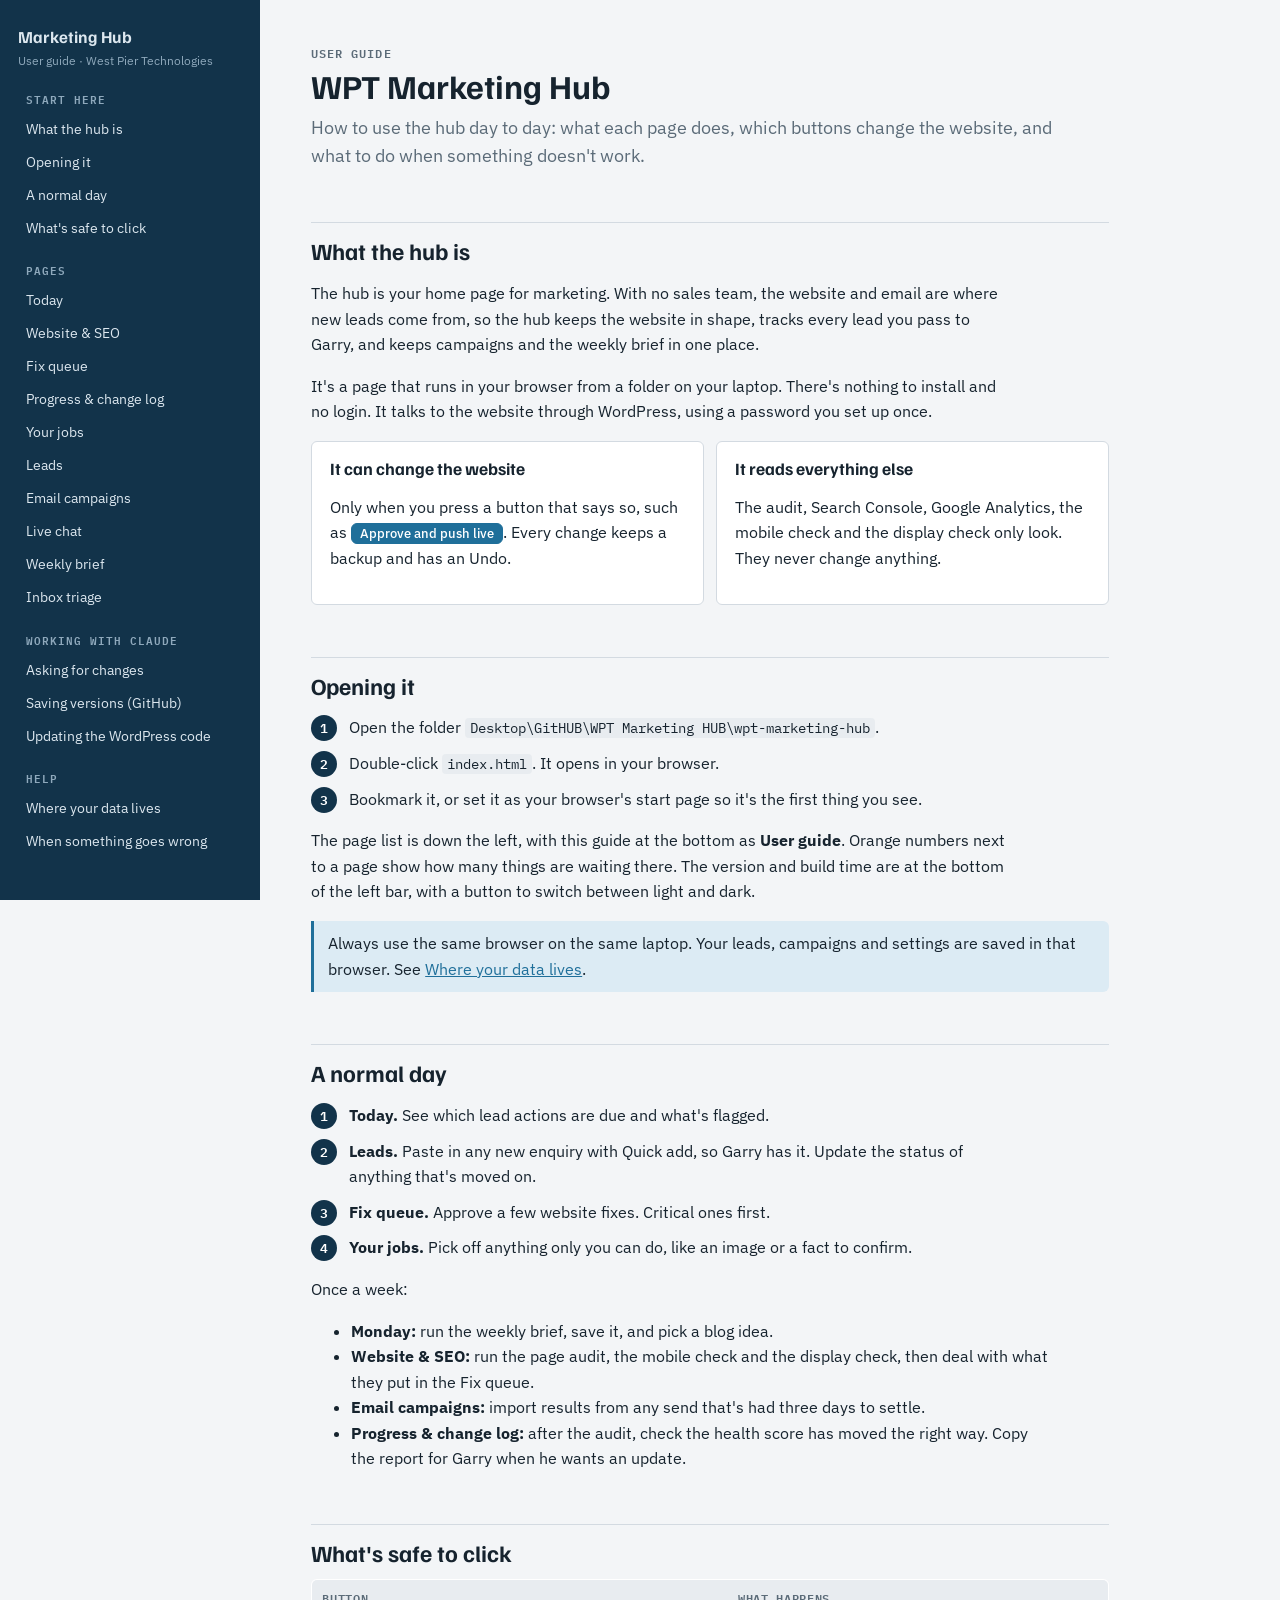
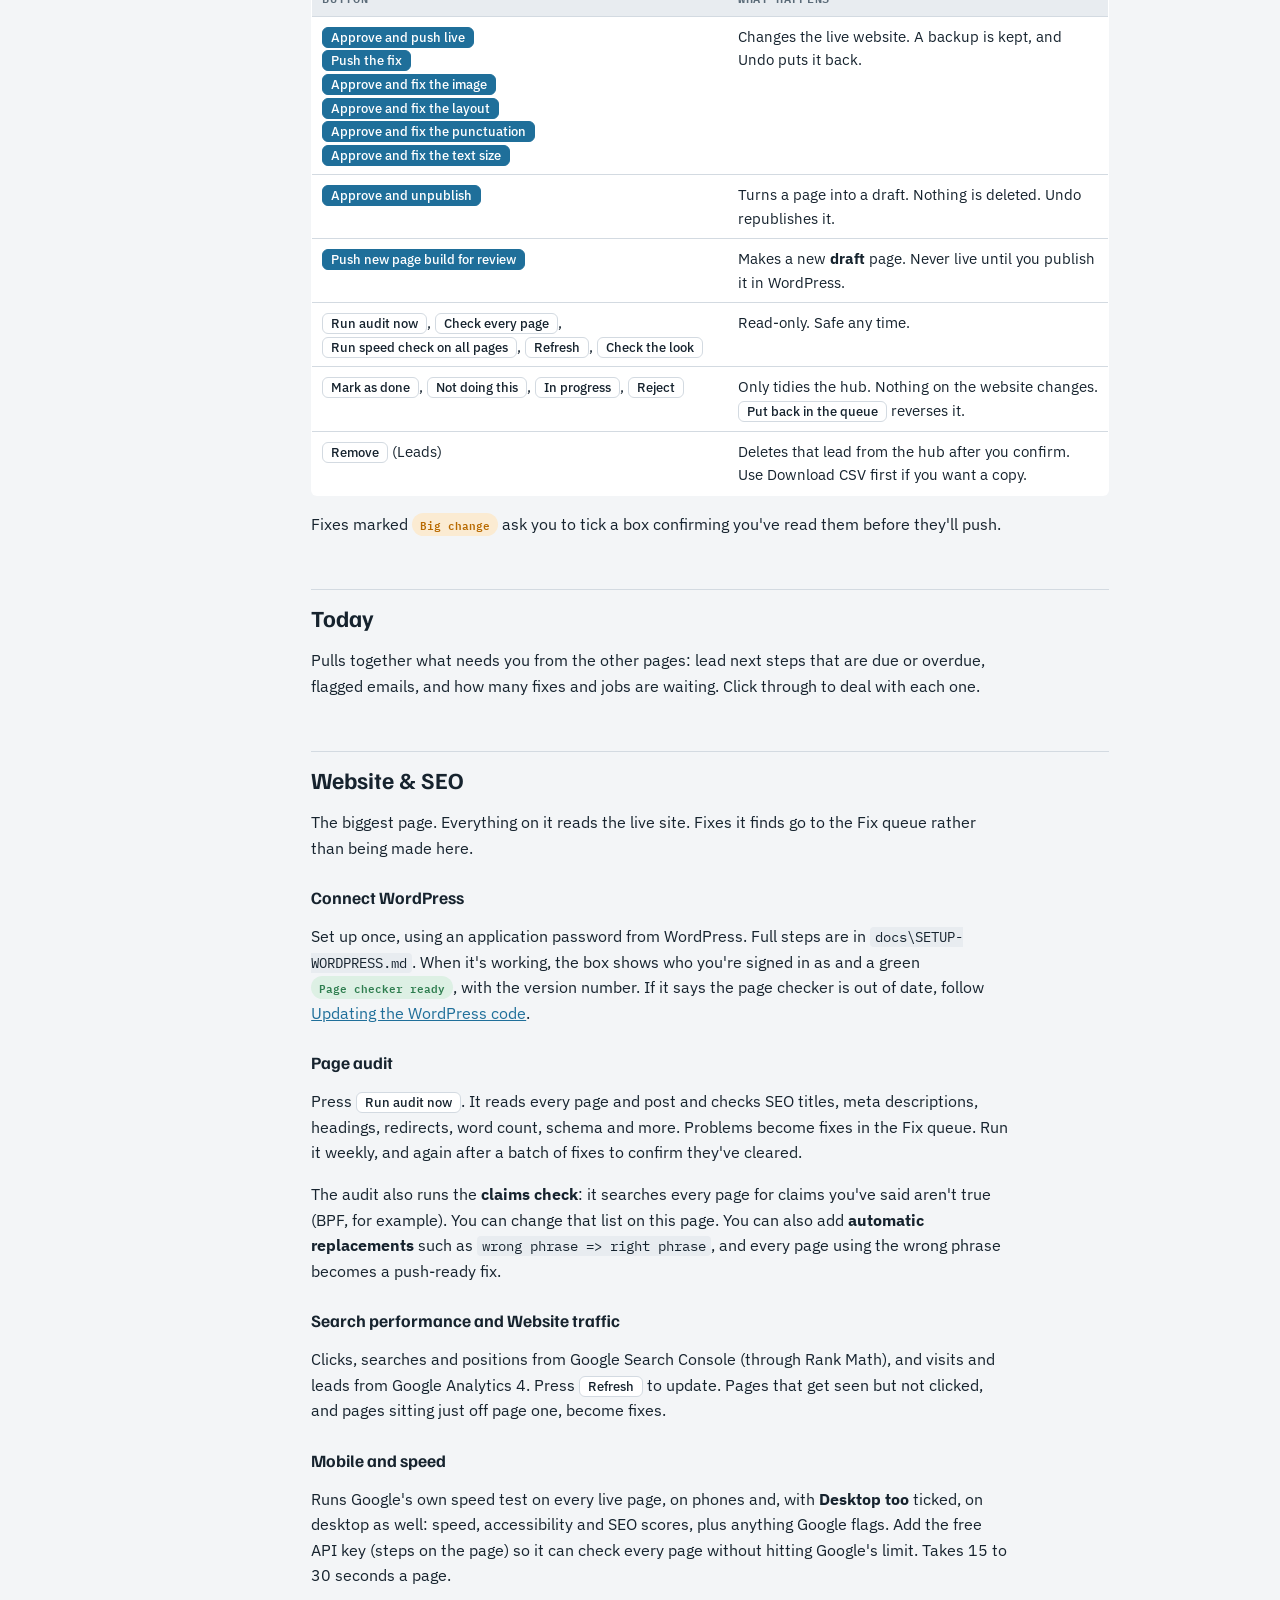
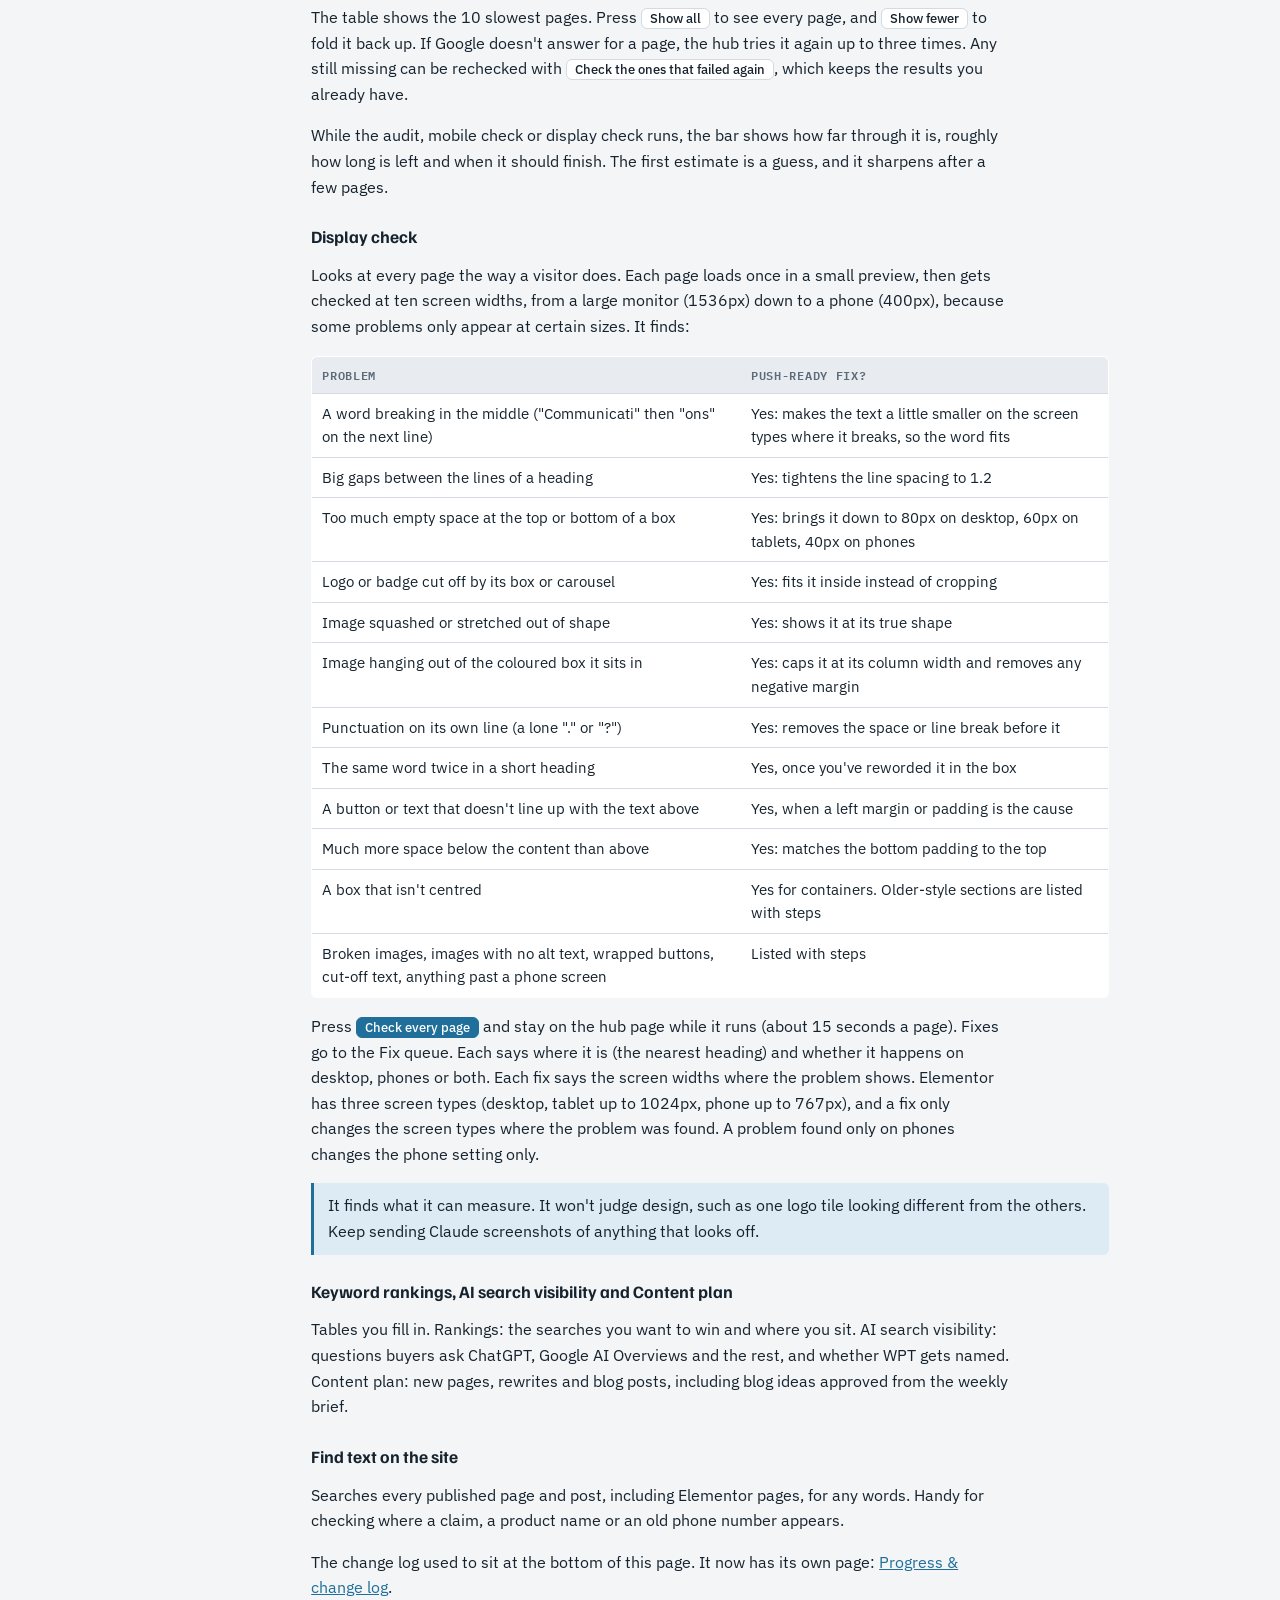
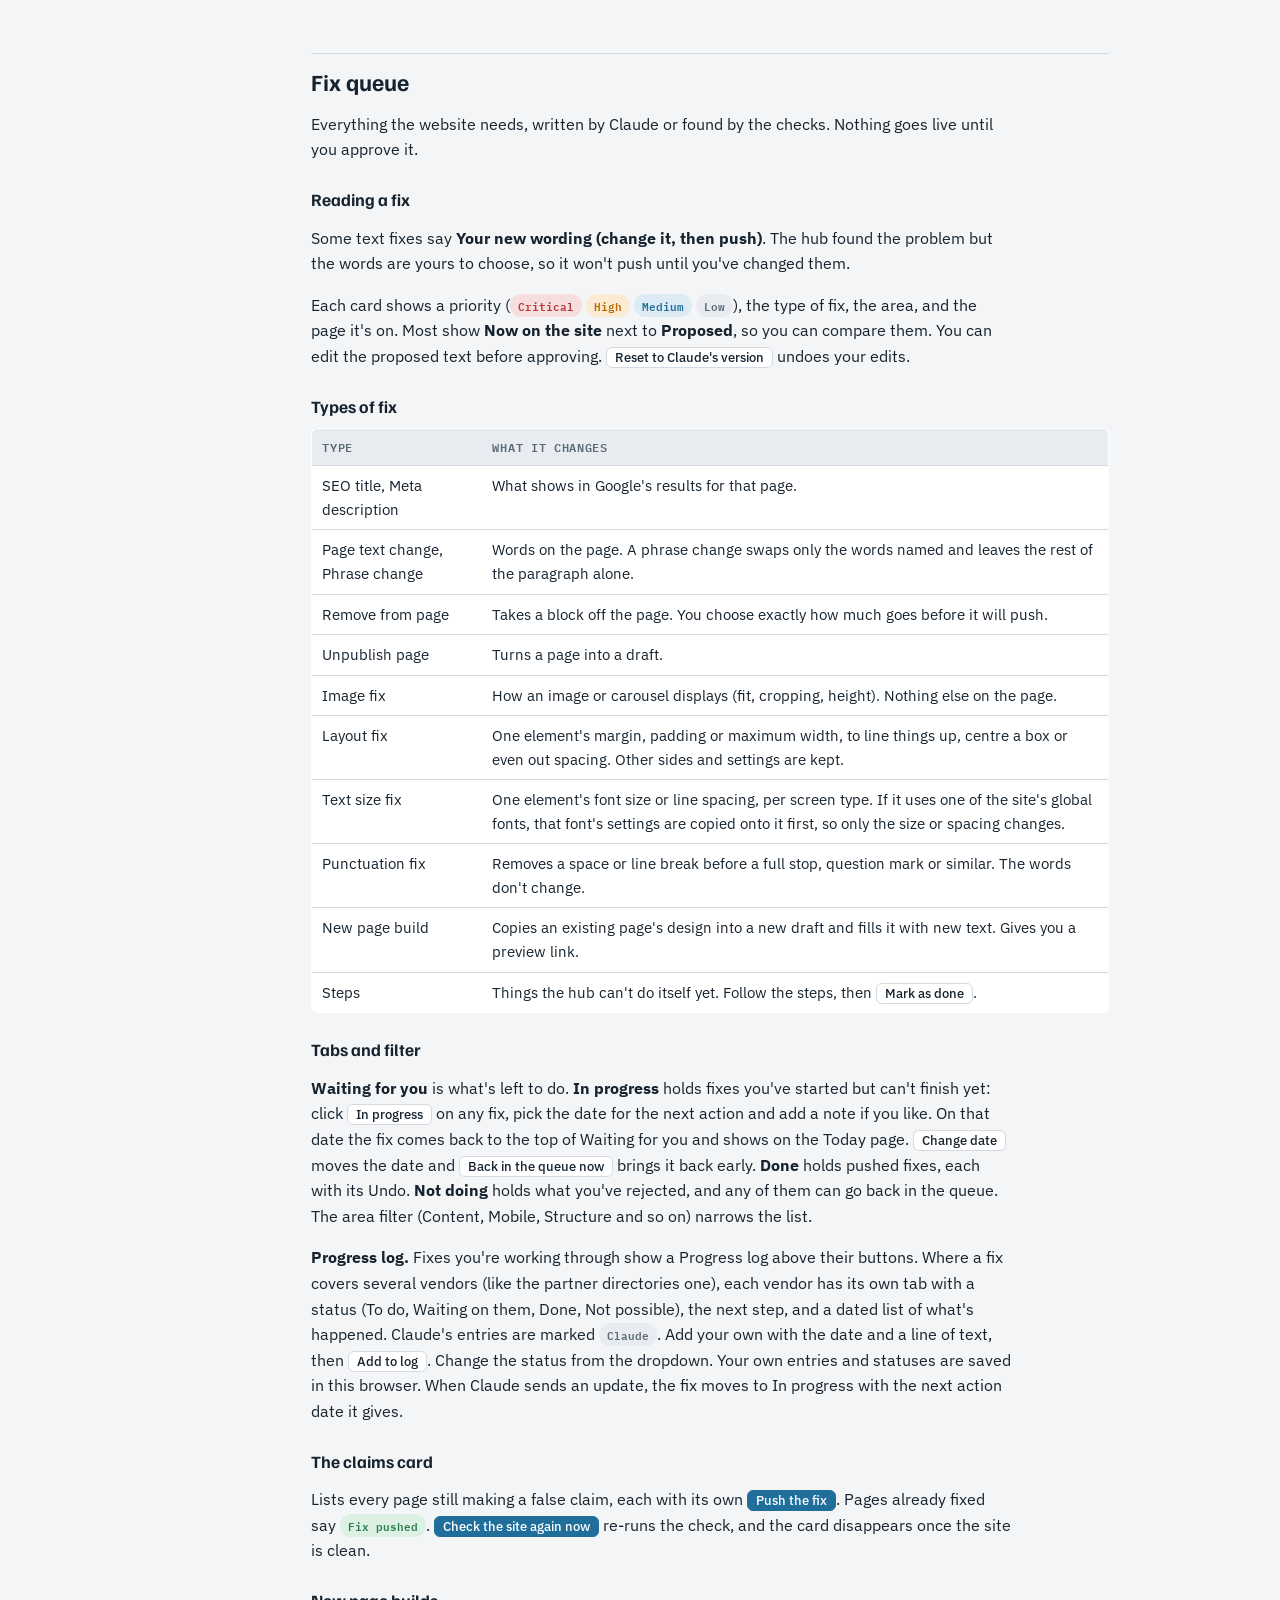
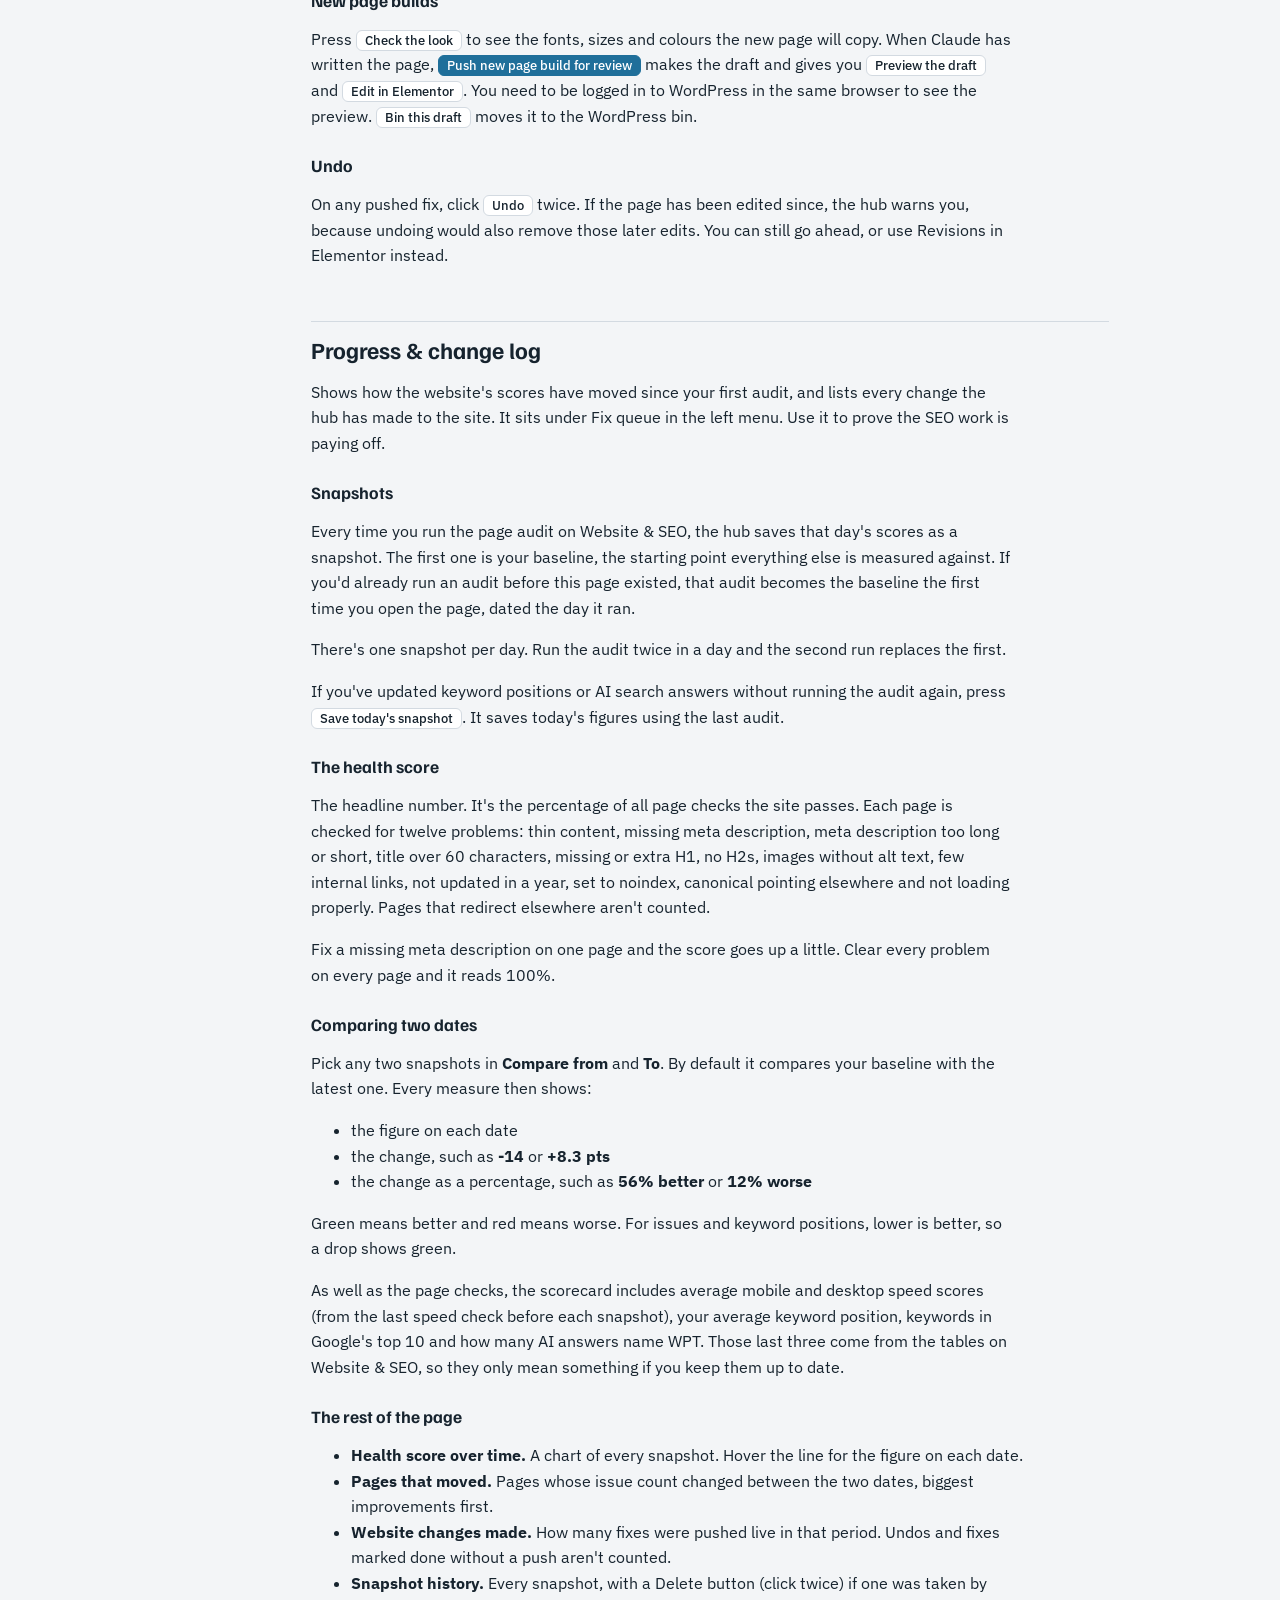
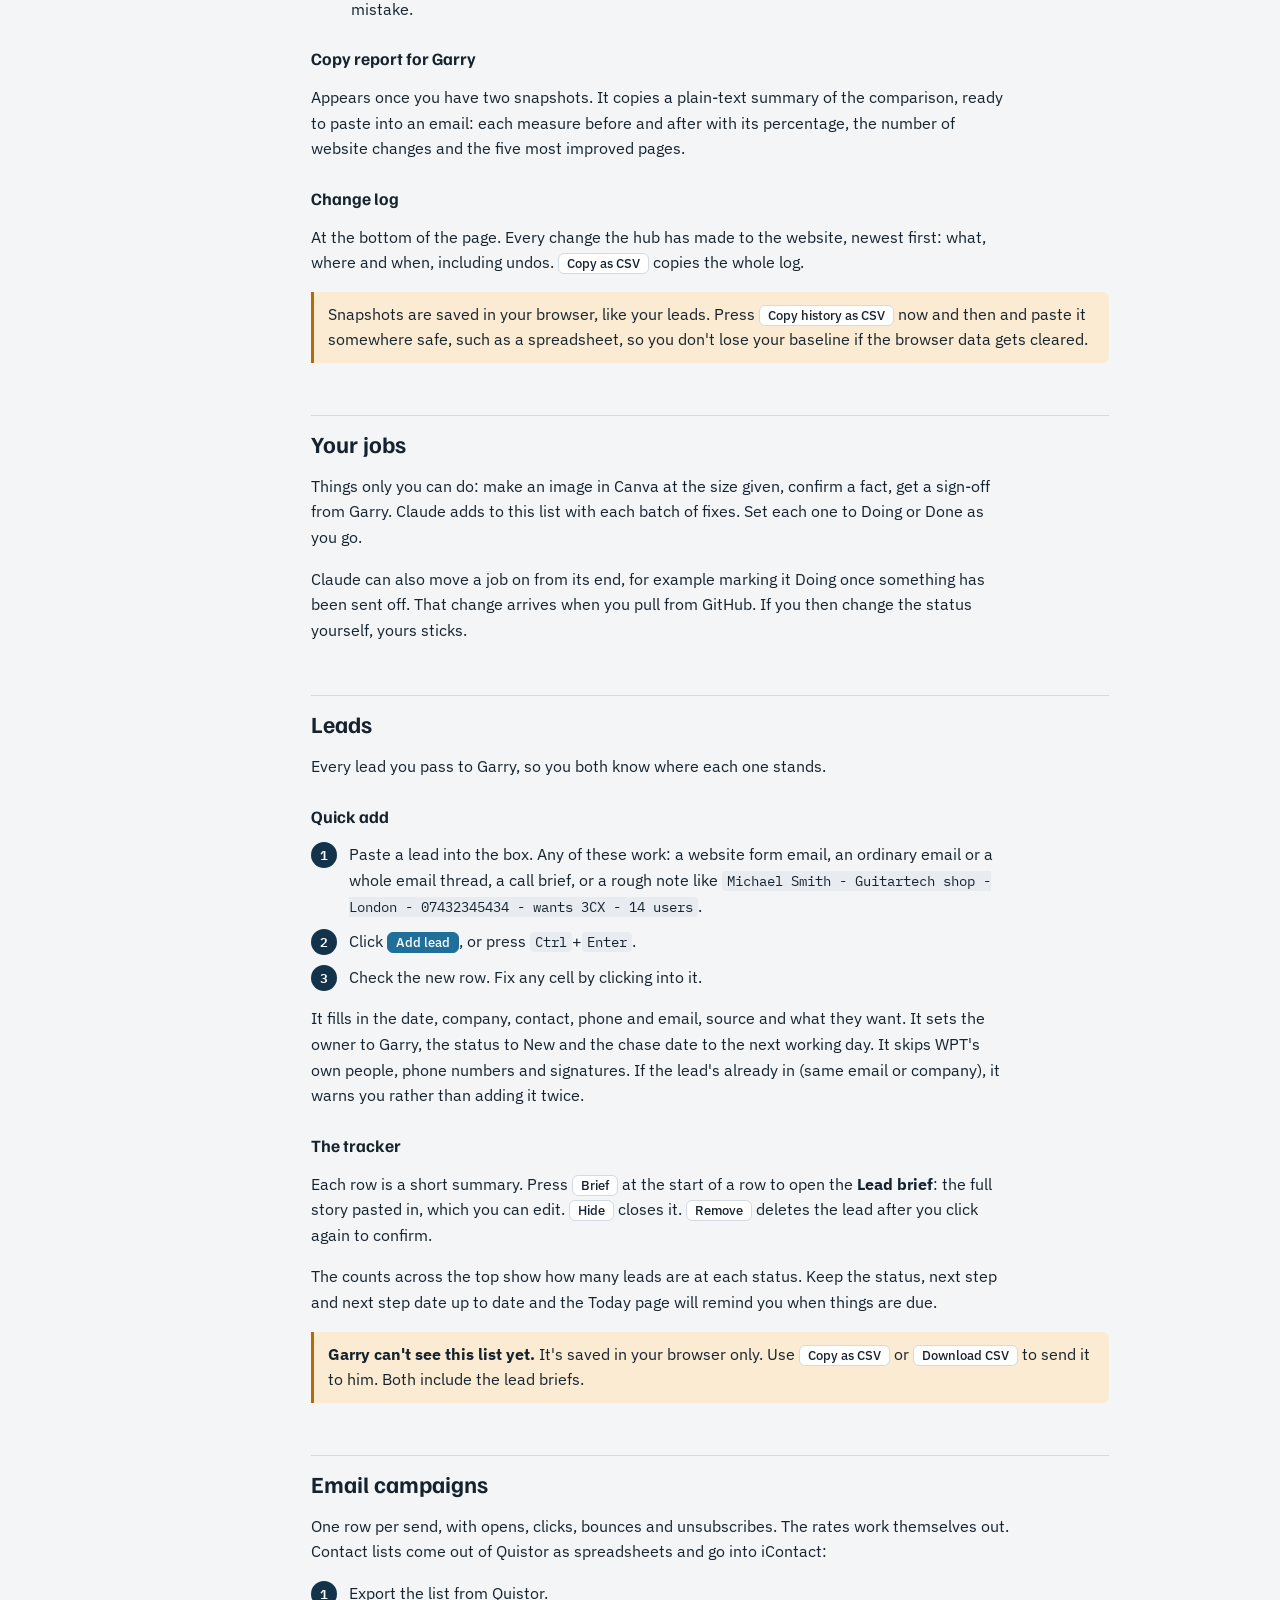
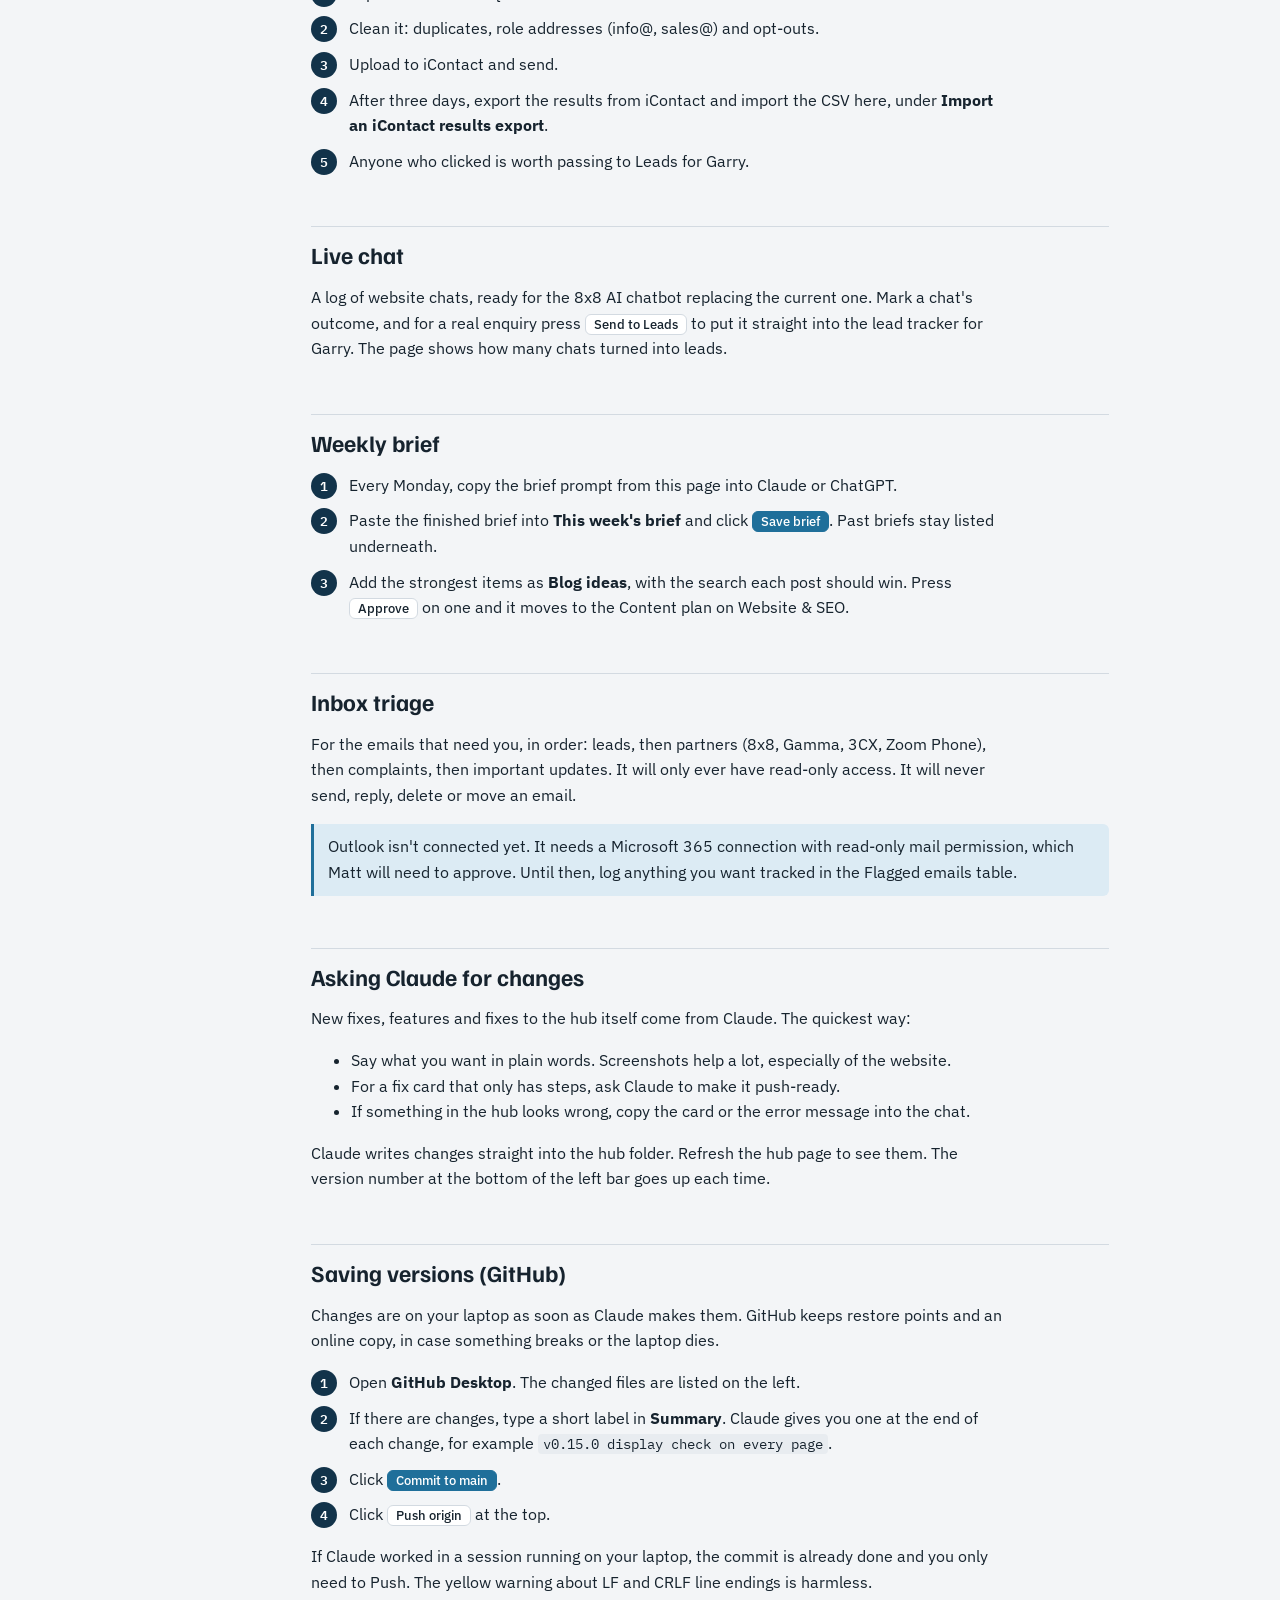
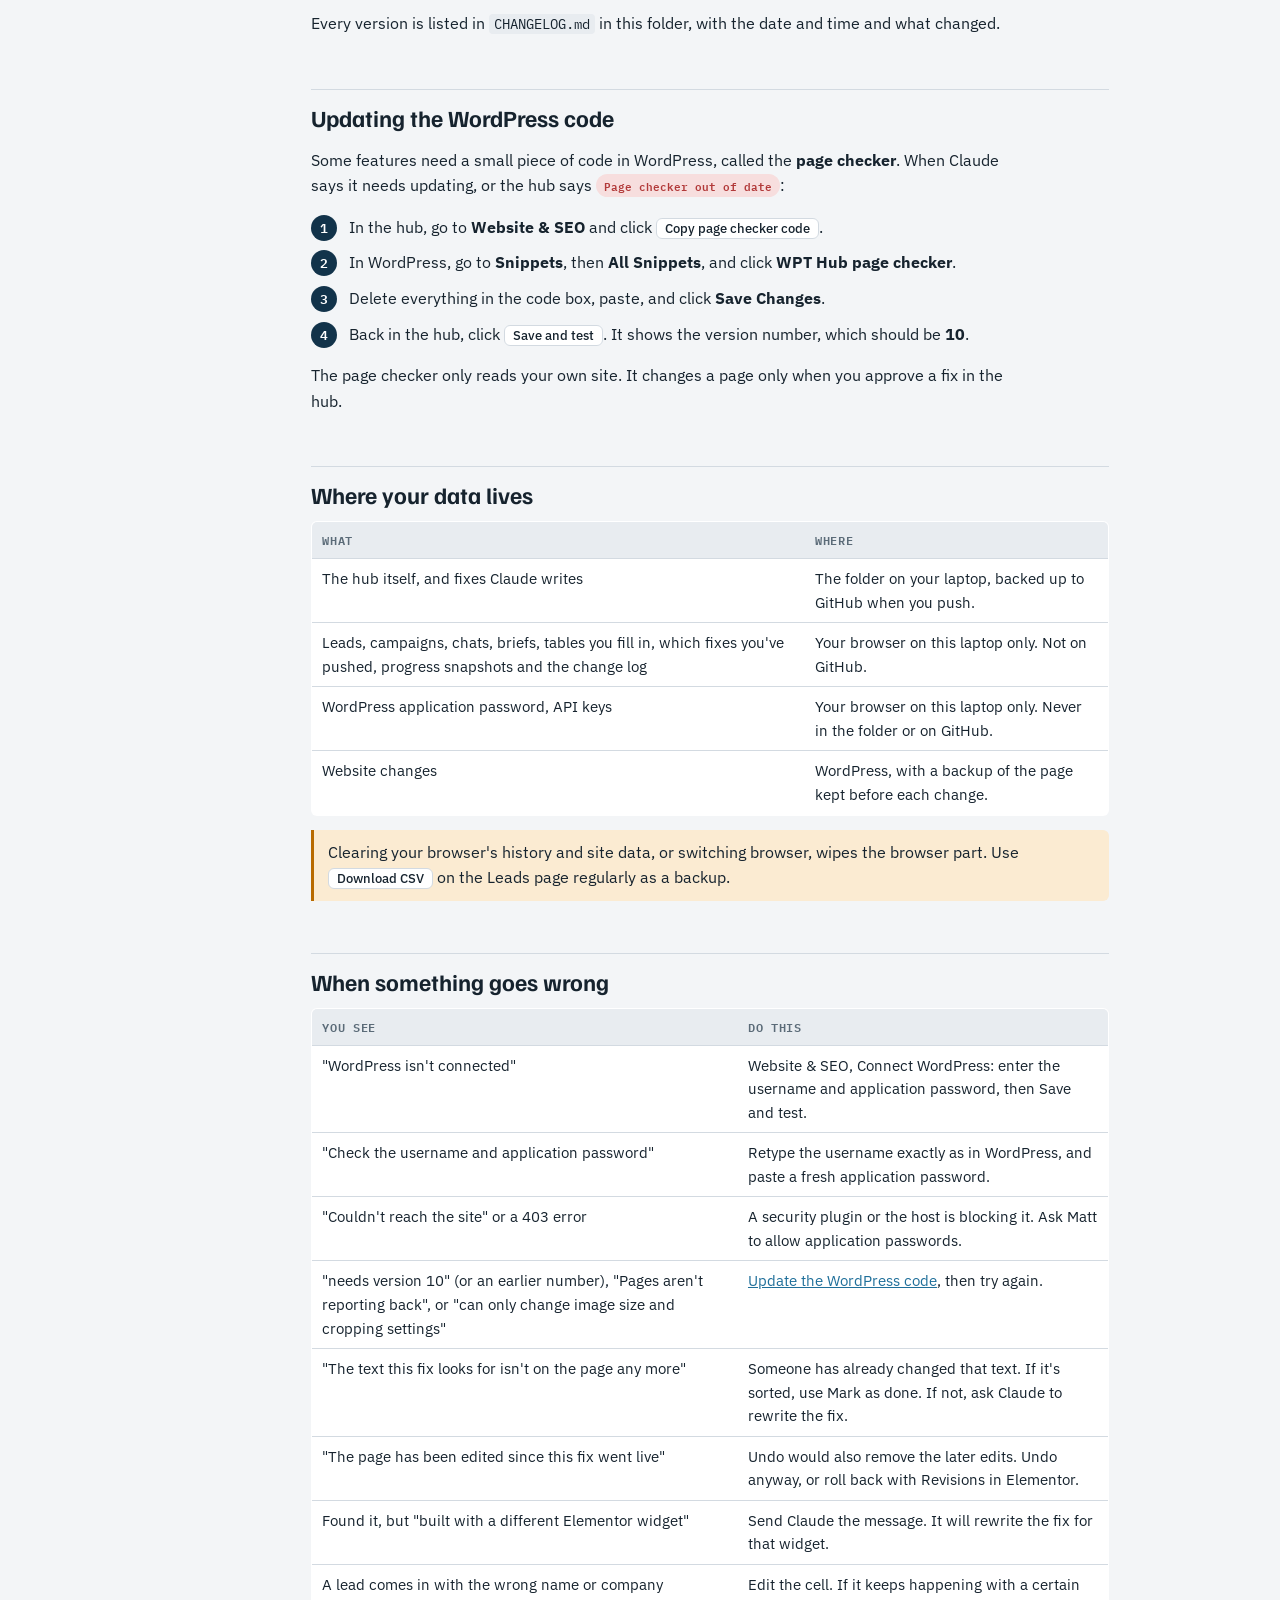
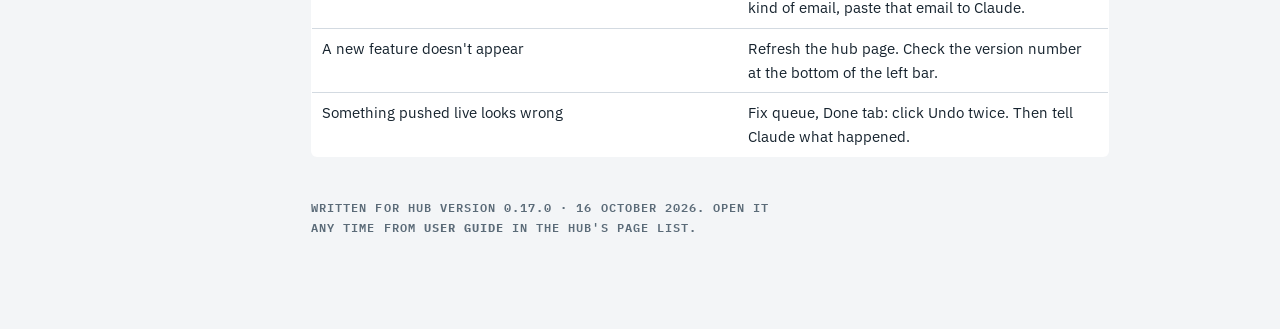
==== USER-GUIDE.html @ d6e84bad "v0.21.0: Progress log with vendor tabs on fix cards" ====
<!doctype html>
<html lang="en-GB">
<head>
<meta charset="utf-8">
<meta name="viewport" content="width=device-width, initial-scale=1">
<title>Marketing Hub User Guide</title>
<link rel="preconnect" href="https://fonts.googleapis.com">
<link rel="preconnect" href="https://fonts.gstatic.com" crossorigin>
<link rel="stylesheet" href="https://fonts.googleapis.com/css2?family=Familjen+Grotesk:wght@500;600;700&family=IBM+Plex+Mono:wght@400;600&family=IBM+Plex+Sans:wght@400;500;600&display=swap">
<style>
:root {
  --bg: #F3F5F7; --surface: #FFFFFF; --sunk: #E8ECF0; --line: #D3DAE1; --fg: #16232E; --muted: #5B6B78;
  --rail: #12334A; --rail-fg: #DCE7EF; --rail-muted: #8FA9BC; --accent: #1F6F9A; --accent-soft: #DCEBF4;
  --flag: #B86A00; --flag-soft: #FBEBD2; --good: #2E7D4F; --good-soft: #DDF0E4; --bad: #B23A3A; --bad-soft: #F7DEDE;
  --font-display: "Familjen Grotesk", "Helvetica Neue", Arial, sans-serif;
  --font-body: "IBM Plex Sans", "Segoe UI", Roboto, Arial, sans-serif;
  --font-mono: "IBM Plex Mono", ui-monospace, Menlo, Consolas, monospace;
  --radius: 6px;
}
@media (prefers-color-scheme: dark) {
  :root:not([data-theme="light"]) {
    --bg: #0E171E; --surface: #15222C; --sunk: #1B2B37; --line: #2A3C4A; --fg: #E3EAF0; --muted: #93A6B5;
    --rail: #0A1319; --accent: #5BB0DE; --accent-soft: #17364A; --flag: #F0A63C; --flag-soft: #3A2A12;
    --good: #5CC489; --good-soft: #163626; --bad: #F07A7A; --bad-soft: #3E1C1C; color-scheme: dark;
  }
}
* { box-sizing: border-box; }
html { scroll-padding-top: 16px; }
body { margin: 0; background: var(--bg); color: var(--fg); font: 16px/1.6 var(--font-body); }
.layout { display: grid; grid-template-columns: 260px 1fr; min-height: 100vh; }
nav.toc { background: var(--rail); color: var(--rail-fg); padding: 24px 18px; position: sticky; top: 0; height: 100vh; overflow-y: auto; }
nav.toc b { font-family: var(--font-display); font-size: 1.05rem; display: block; }
nav.toc .sub { font-size: .78rem; color: var(--rail-muted); display: block; margin-bottom: 18px; }
nav.toc a { display: block; color: var(--rail-fg); text-decoration: none; padding: 5px 8px; border-radius: var(--radius); font-size: .9rem; }
nav.toc a:hover { background: rgba(255,255,255,.08); }
nav.toc .grp { font: 600 .68rem var(--font-mono); text-transform: uppercase; letter-spacing: .09em; color: var(--rail-muted); margin: 16px 8px 4px; }
main { padding: 40px max(16px, 4vw) 80px; max-width: 900px; min-width: 0; }
h1, h2, h3 { font-family: var(--font-display); line-height: 1.2; text-wrap: balance; }
h1 { font-size: 2.1rem; margin: 0 0 8px; }
h2 { font-size: 1.45rem; margin: 52px 0 12px; padding-top: 14px; border-top: 1px solid var(--line); }
h3 { font-size: 1.08rem; margin: 26px 0 8px; }
p, li { max-width: 70ch; }
a { color: var(--accent); }
.lede { font-size: 1.1rem; color: var(--muted); margin: 0 0 24px; }
.eyebrow { font: 600 .72rem var(--font-mono); text-transform: uppercase; letter-spacing: .09em; color: var(--muted); }
.card { background: var(--surface); border: 1px solid var(--line); border-radius: var(--radius); padding: 16px 18px; margin: 14px 0; }
.note { border-left: 3px solid var(--accent); background: var(--accent-soft); padding: 10px 14px; border-radius: 0 var(--radius) var(--radius) 0; margin: 14px 0; }
.warn { border-left: 3px solid var(--flag); background: var(--flag-soft); padding: 10px 14px; border-radius: 0 var(--radius) var(--radius) 0; margin: 14px 0; }
.btn { display: inline-block; font: 500 .82rem var(--font-body); border: 1px solid var(--line); background: var(--surface); border-radius: var(--radius); padding: 1px 8px; white-space: nowrap; }
.btn.primary { background: var(--accent); color: #fff; border-color: var(--accent); }
.chip { display: inline-block; font: 600 .7rem var(--font-mono); padding: 2px 8px; border-radius: 99px; background: var(--sunk); color: var(--muted); white-space: nowrap; }
.chip.bad { background: var(--bad-soft); color: var(--bad); } .chip.flag { background: var(--flag-soft); color: var(--flag); }
.chip.info { background: var(--accent-soft); color: var(--accent); } .chip.good { background: var(--good-soft); color: var(--good); }
table { border-collapse: collapse; width: 100%; font-size: .92rem; margin: 12px 0; background: var(--surface); border: 1px solid var(--line); border-radius: var(--radius); overflow: hidden; }
th, td { text-align: left; padding: 8px 10px; border-bottom: 1px solid var(--line); vertical-align: top; }
th { font: 600 .72rem var(--font-mono); text-transform: uppercase; letter-spacing: .06em; color: var(--muted); background: var(--sunk); }
tr:last-child td { border-bottom: 0; }
code, kbd { font: .86rem var(--font-mono); background: var(--sunk); padding: 1px 5px; border-radius: 4px; }
ol.steps { counter-reset: s; list-style: none; padding-left: 0; }
ol.steps > li { counter-increment: s; position: relative; padding-left: 38px; margin: 10px 0; }
ol.steps > li::before { content: counter(s); position: absolute; left: 0; top: 0; width: 26px; height: 26px; border-radius: 50%; background: var(--rail); color: #fff; font: 600 .8rem/26px var(--font-mono); text-align: center; }
.grid { display: grid; gap: 12px; grid-template-columns: repeat(auto-fit, minmax(240px, 1fr)); }
.grid .card { margin: 0; }
.grid .card h3 { margin-top: 0; }
@media (max-width: 860px) {
  .layout { grid-template-columns: 1fr; }
  nav.toc { position: static; height: auto; }
  table { display: block; overflow-x: auto; }
}
@media print { nav.toc { display: none; } .layout { display: block; } h2 { break-after: avoid; } }
</style>
</head>
<body>
<div class="layout">
<nav class="toc" aria-label="Contents">
  <b>Marketing Hub</b><span class="sub">User guide · West Pier Technologies</span>
  <div class="grp">Start here</div>
  <a href="#what">What the hub is</a>
  <a href="#opening">Opening it</a>
  <a href="#daily">A normal day</a>
  <a href="#safety">What's safe to click</a>
  <div class="grp">Pages</div>
  <a href="#today">Today</a>
  <a href="#seo">Website &amp; SEO</a>
  <a href="#fixes">Fix queue</a>
  <a href="#progress">Progress &amp; change log</a>
  <a href="#jobs">Your jobs</a>
  <a href="#leads">Leads</a>
  <a href="#email">Email campaigns</a>
  <a href="#chat">Live chat</a>
  <a href="#brief">Weekly brief</a>
  <a href="#inbox">Inbox triage</a>
  <div class="grp">Working with Claude</div>
  <a href="#claude">Asking for changes</a>
  <a href="#github">Saving versions (GitHub)</a>
  <a href="#snippet">Updating the WordPress code</a>
  <div class="grp">Help</div>
  <a href="#data">Where your data lives</a>
  <a href="#problems">When something goes wrong</a>
</nav>

<main>
<span class="eyebrow">User guide</span>
<h1>WPT Marketing Hub</h1>
<p class="lede">How to use the hub day to day: what each page does, which buttons change the website, and what to do when something doesn't work.</p>

<h2 id="what">What the hub is</h2>
<p>The hub is your home page for marketing. With no sales team, the website and email are where new leads come from, so the hub keeps the website in shape, tracks every lead you pass to Garry, and keeps campaigns and the weekly brief in one place.</p>
<p>It's a page that runs in your browser from a folder on your laptop. There's nothing to install and no login. It talks to the website through WordPress, using a password you set up once.</p>
<div class="grid">
  <div class="card"><h3>It can change the website</h3><p>Only when you press a button that says so, such as <span class="btn primary">Approve and push live</span>. Every change keeps a backup and has an Undo.</p></div>
  <div class="card"><h3>It reads everything else</h3><p>The audit, Search Console, Google Analytics, the mobile check and the display check only look. They never change anything.</p></div>
</div>

<h2 id="opening">Opening it</h2>
<ol class="steps">
  <li>Open the folder <code>Desktop\GitHUB\WPT Marketing HUB\wpt-marketing-hub</code>.</li>
  <li>Double-click <code>index.html</code>. It opens in your browser.</li>
  <li>Bookmark it, or set it as your browser's start page so it's the first thing you see.</li>
</ol>
<p>The page list is down the left, with this guide at the bottom as <b>User guide</b>. Orange numbers next to a page show how many things are waiting there. The version and build time are at the bottom of the left bar, with a button to switch between light and dark.</p>
<div class="note">Always use the same browser on the same laptop. Your leads, campaigns and settings are saved in that browser. See <a href="#data">Where your data lives</a>.</div>

<h2 id="daily">A normal day</h2>
<ol class="steps">
  <li><b>Today.</b> See which lead actions are due and what's flagged.</li>
  <li><b>Leads.</b> Paste in any new enquiry with Quick add, so Garry has it. Update the status of anything that's moved on.</li>
  <li><b>Fix queue.</b> Approve a few website fixes. Critical ones first.</li>
  <li><b>Your jobs.</b> Pick off anything only you can do, like an image or a fact to confirm.</li>
</ol>
<p>Once a week:</p>
<ul>
  <li><b>Monday:</b> run the weekly brief, save it, and pick a blog idea.</li>
  <li><b>Website &amp; SEO:</b> run the page audit, the mobile check and the display check, then deal with what they put in the Fix queue.</li>
  <li><b>Email campaigns:</b> import results from any send that's had three days to settle.</li>
  <li><b>Progress &amp; change log:</b> after the audit, check the health score has moved the right way. Copy the report for Garry when he wants an update.</li>
</ul>

<h2 id="safety">What's safe to click</h2>
<table>
  <thead><tr><th>Button</th><th>What happens</th></tr></thead>
  <tbody>
    <tr><td><span class="btn primary">Approve and push live</span><br><span class="btn primary">Push the fix</span><br><span class="btn primary">Approve and fix the image</span><br><span class="btn primary">Approve and fix the layout</span><br><span class="btn primary">Approve and fix the punctuation</span><br><span class="btn primary">Approve and fix the text size</span></td><td>Changes the live website. A backup is kept, and Undo puts it back.</td></tr>
    <tr><td><span class="btn primary">Approve and unpublish</span></td><td>Turns a page into a draft. Nothing is deleted. Undo republishes it.</td></tr>
    <tr><td><span class="btn primary">Push new page build for review</span></td><td>Makes a new <b>draft</b> page. Never live until you publish it in WordPress.</td></tr>
    <tr><td><span class="btn">Run audit now</span>, <span class="btn">Check every page</span>, <span class="btn">Run speed check on all pages</span>, <span class="btn">Refresh</span>, <span class="btn">Check the look</span></td><td>Read-only. Safe any time.</td></tr>
    <tr><td><span class="btn">Mark as done</span>, <span class="btn">Not doing this</span>, <span class="btn">In progress</span>, <span class="btn">Reject</span></td><td>Only tidies the hub. Nothing on the website changes. <span class="btn">Put back in the queue</span> reverses it.</td></tr>
    <tr><td><span class="btn">Remove</span> (Leads)</td><td>Deletes that lead from the hub after you confirm. Use Download CSV first if you want a copy.</td></tr>
  </tbody>
</table>
<p>Fixes marked <span class="chip flag">Big change</span> ask you to tick a box confirming you've read them before they'll push.</p>

<h2 id="today">Today</h2>
<p>Pulls together what needs you from the other pages: lead next steps that are due or overdue, flagged emails, and how many fixes and jobs are waiting. Click through to deal with each one.</p>

<h2 id="seo">Website &amp; SEO</h2>
<p>The biggest page. Everything on it reads the live site. Fixes it finds go to the Fix queue rather than being made here.</p>

<h3>Connect WordPress</h3>
<p>Set up once, using an application password from WordPress. Full steps are in <code>docs\SETUP-WORDPRESS.md</code>. When it's working, the box shows who you're signed in as and a green <span class="chip good">Page checker ready</span>, with the version number. If it says the page checker is out of date, follow <a href="#snippet">Updating the WordPress code</a>.</p>

<h3>Page audit</h3>
<p>Press <span class="btn">Run audit now</span>. It reads every page and post and checks SEO titles, meta descriptions, headings, redirects, word count, schema and more. Problems become fixes in the Fix queue. Run it weekly, and again after a batch of fixes to confirm they've cleared.</p>
<p>The audit also runs the <b>claims check</b>: it searches every page for claims you've said aren't true (BPF, for example). You can change that list on this page. You can also add <b>automatic replacements</b> such as <code>wrong phrase =&gt; right phrase</code>, and every page using the wrong phrase becomes a push-ready fix.</p>

<h3>Search performance and Website traffic</h3>
<p>Clicks, searches and positions from Google Search Console (through Rank Math), and visits and leads from Google Analytics 4. Press <span class="btn">Refresh</span> to update. Pages that get seen but not clicked, and pages sitting just off page one, become fixes.</p>

<h3>Mobile and speed</h3>
<p>Runs Google's own speed test on every live page, on phones and, with <b>Desktop too</b> ticked, on desktop as well: speed, accessibility and SEO scores, plus anything Google flags. Add the free API key (steps on the page) so it can check every page without hitting Google's limit. Takes 15 to 30 seconds a page.</p>
<p>The table shows the 10 slowest pages. Press <span class="btn">Show all</span> to see every page, and <span class="btn">Show fewer</span> to fold it back up. If Google doesn't answer for a page, the hub tries it again up to three times. Any still missing can be rechecked with <span class="btn">Check the ones that failed again</span>, which keeps the results you already have.</p>
<p>While the audit, mobile check or display check runs, the bar shows how far through it is, roughly how long is left and when it should finish. The first estimate is a guess, and it sharpens after a few pages.</p>

<h3>Display check</h3>
<p>Looks at every page the way a visitor does. Each page loads once in a small preview, then gets checked at ten screen widths, from a large monitor (1536px) down to a phone (400px), because some problems only appear at certain sizes. It finds:</p>
<table>
  <thead><tr><th>Problem</th><th>Push-ready fix?</th></tr></thead>
  <tbody>
    <tr><td>A word breaking in the middle ("Communicati" then "ons" on the next line)</td><td>Yes: makes the text a little smaller on the screen types where it breaks, so the word fits</td></tr>
    <tr><td>Big gaps between the lines of a heading</td><td>Yes: tightens the line spacing to 1.2</td></tr>
    <tr><td>Too much empty space at the top or bottom of a box</td><td>Yes: brings it down to 80px on desktop, 60px on tablets, 40px on phones</td></tr>
    <tr><td>Logo or badge cut off by its box or carousel</td><td>Yes: fits it inside instead of cropping</td></tr>
    <tr><td>Image squashed or stretched out of shape</td><td>Yes: shows it at its true shape</td></tr>
    <tr><td>Image hanging out of the coloured box it sits in</td><td>Yes: caps it at its column width and removes any negative margin</td></tr>
    <tr><td>Punctuation on its own line (a lone "." or "?")</td><td>Yes: removes the space or line break before it</td></tr>
    <tr><td>The same word twice in a short heading</td><td>Yes, once you've reworded it in the box</td></tr>
    <tr><td>A button or text that doesn't line up with the text above</td><td>Yes, when a left margin or padding is the cause</td></tr>
    <tr><td>Much more space below the content than above</td><td>Yes: matches the bottom padding to the top</td></tr>
    <tr><td>A box that isn't centred</td><td>Yes for containers. Older-style sections are listed with steps</td></tr>
    <tr><td>Broken images, images with no alt text, wrapped buttons, cut-off text, anything past a phone screen</td><td>Listed with steps</td></tr>
  </tbody>
</table>
<p>Press <span class="btn primary">Check every page</span> and stay on the hub page while it runs (about 15 seconds a page). Fixes go to the Fix queue. Each says where it is (the nearest heading) and whether it happens on desktop, phones or both. Each fix says the screen widths where the problem shows. Elementor has three screen types (desktop, tablet up to 1024px, phone up to 767px), and a fix only changes the screen types where the problem was found. A problem found only on phones changes the phone setting only.</p>
<div class="note">It finds what it can measure. It won't judge design, such as one logo tile looking different from the others. Keep sending Claude screenshots of anything that looks off.</div>

<h3>Keyword rankings, AI search visibility and Content plan</h3>
<p>Tables you fill in. Rankings: the searches you want to win and where you sit. AI search visibility: questions buyers ask ChatGPT, Google AI Overviews and the rest, and whether WPT gets named. Content plan: new pages, rewrites and blog posts, including blog ideas approved from the weekly brief.</p>

<h3>Find text on the site</h3>
<p>Searches every published page and post, including Elementor pages, for any words. Handy for checking where a claim, a product name or an old phone number appears.</p>

<p>The change log used to sit at the bottom of this page. It now has its own page: <a href="#progress">Progress &amp; change log</a>.</p>

<h2 id="fixes">Fix queue</h2>
<p>Everything the website needs, written by Claude or found by the checks. Nothing goes live until you approve it.</p>
<h3>Reading a fix</h3>
<p>Some text fixes say <b>Your new wording (change it, then push)</b>. The hub found the problem but the words are yours to choose, so it won't push until you've changed them.</p>
<p>Each card shows a priority (<span class="chip bad">Critical</span> <span class="chip flag">High</span> <span class="chip info">Medium</span> <span class="chip">Low</span>), the type of fix, the area, and the page it's on. Most show <b>Now on the site</b> next to <b>Proposed</b>, so you can compare them. You can edit the proposed text before approving. <span class="btn">Reset to Claude's version</span> undoes your edits.</p>
<h3>Types of fix</h3>
<table>
  <thead><tr><th>Type</th><th>What it changes</th></tr></thead>
  <tbody>
    <tr><td>SEO title, Meta description</td><td>What shows in Google's results for that page.</td></tr>
    <tr><td>Page text change, Phrase change</td><td>Words on the page. A phrase change swaps only the words named and leaves the rest of the paragraph alone.</td></tr>
    <tr><td>Remove from page</td><td>Takes a block off the page. You choose exactly how much goes before it will push.</td></tr>
    <tr><td>Unpublish page</td><td>Turns a page into a draft.</td></tr>
    <tr><td>Image fix</td><td>How an image or carousel displays (fit, cropping, height). Nothing else on the page.</td></tr>
    <tr><td>Layout fix</td><td>One element's margin, padding or maximum width, to line things up, centre a box or even out spacing. Other sides and settings are kept.</td></tr>
    <tr><td>Text size fix</td><td>One element's font size or line spacing, per screen type. If it uses one of the site's global fonts, that font's settings are copied onto it first, so only the size or spacing changes.</td></tr>
    <tr><td>Punctuation fix</td><td>Removes a space or line break before a full stop, question mark or similar. The words don't change.</td></tr>
    <tr><td>New page build</td><td>Copies an existing page's design into a new draft and fills it with new text. Gives you a preview link.</td></tr>
    <tr><td>Steps</td><td>Things the hub can't do itself yet. Follow the steps, then <span class="btn">Mark as done</span>.</td></tr>
  </tbody>
</table>
<h3>Tabs and filter</h3>
<p><b>Waiting for you</b> is what's left to do. <b>In progress</b> holds fixes you've started but can't finish yet: click <span class="btn">In progress</span> on any fix, pick the date for the next action and add a note if you like. On that date the fix comes back to the top of Waiting for you and shows on the Today page. <span class="btn">Change date</span> moves the date and <span class="btn">Back in the queue now</span> brings it back early. <b>Done</b> holds pushed fixes, each with its Undo. <b>Not doing</b> holds what you've rejected, and any of them can go back in the queue. The area filter (Content, Mobile, Structure and so on) narrows the list.</p>
<p><b>Progress log.</b> Fixes you're working through show a Progress log above their buttons. Where a fix covers several vendors (like the partner directories one), each vendor has its own tab with a status (To do, Waiting on them, Done, Not possible), the next step, and a dated list of what's happened. Claude's entries are marked <span class="chip">Claude</span>. Add your own with the date and a line of text, then <span class="btn">Add to log</span>. Change the status from the dropdown. Your own entries and statuses are saved in this browser. When Claude sends an update, the fix moves to In progress with the next action date it gives.</p>
<h3>The claims card</h3>
<p>Lists every page still making a false claim, each with its own <span class="btn primary">Push the fix</span>. Pages already fixed say <span class="chip good">Fix pushed</span>. <span class="btn primary">Check the site again now</span> re-runs the check, and the card disappears once the site is clean.</p>
<h3>New page builds</h3>
<p>Press <span class="btn">Check the look</span> to see the fonts, sizes and colours the new page will copy. When Claude has written the page, <span class="btn primary">Push new page build for review</span> makes the draft and gives you <span class="btn">Preview the draft</span> and <span class="btn">Edit in Elementor</span>. You need to be logged in to WordPress in the same browser to see the preview. <span class="btn">Bin this draft</span> moves it to the WordPress bin.</p>
<h3>Undo</h3>
<p>On any pushed fix, click <span class="btn">Undo</span> twice. If the page has been edited since, the hub warns you, because undoing would also remove those later edits. You can still go ahead, or use Revisions in Elementor instead.</p>

<h2 id="progress">Progress &amp; change log</h2>
<p>Shows how the website's scores have moved since your first audit, and lists every change the hub has made to the site. It sits under Fix queue in the left menu. Use it to prove the SEO work is paying off.</p>

<h3>Snapshots</h3>
<p>Every time you run the page audit on Website &amp; SEO, the hub saves that day's scores as a snapshot. The first one is your baseline, the starting point everything else is measured against. If you'd already run an audit before this page existed, that audit becomes the baseline the first time you open the page, dated the day it ran.</p>
<p>There's one snapshot per day. Run the audit twice in a day and the second run replaces the first.</p>
<p>If you've updated keyword positions or AI search answers without running the audit again, press <span class="btn">Save today's snapshot</span>. It saves today's figures using the last audit.</p>

<h3>The health score</h3>
<p>The headline number. It's the percentage of all page checks the site passes. Each page is checked for twelve problems: thin content, missing meta description, meta description too long or short, title over 60 characters, missing or extra H1, no H2s, images without alt text, few internal links, not updated in a year, set to noindex, canonical pointing elsewhere and not loading properly. Pages that redirect elsewhere aren't counted.</p>
<p>Fix a missing meta description on one page and the score goes up a little. Clear every problem on every page and it reads 100%.</p>

<h3>Comparing two dates</h3>
<p>Pick any two snapshots in <b>Compare from</b> and <b>To</b>. By default it compares your baseline with the latest one. Every measure then shows:</p>
<ul>
  <li>the figure on each date</li>
  <li>the change, such as <b>-14</b> or <b>+8.3 pts</b></li>
  <li>the change as a percentage, such as <b>56% better</b> or <b>12% worse</b></li>
</ul>
<p>Green means better and red means worse. For issues and keyword positions, lower is better, so a drop shows green.</p>
<p>As well as the page checks, the scorecard includes average mobile and desktop speed scores (from the last speed check before each snapshot), your average keyword position, keywords in Google's top 10 and how many AI answers name WPT. Those last three come from the tables on Website &amp; SEO, so they only mean something if you keep them up to date.</p>

<h3>The rest of the page</h3>
<ul>
  <li><b>Health score over time.</b> A chart of every snapshot. Hover the line for the figure on each date.</li>
  <li><b>Pages that moved.</b> Pages whose issue count changed between the two dates, biggest improvements first.</li>
  <li><b>Website changes made.</b> How many fixes were pushed live in that period. Undos and fixes marked done without a push aren't counted.</li>
  <li><b>Snapshot history.</b> Every snapshot, with a Delete button (click twice) if one was taken by mistake.</li>
</ul>

<h3>Copy report for Garry</h3>
<p>Appears once you have two snapshots. It copies a plain-text summary of the comparison, ready to paste into an email: each measure before and after with its percentage, the number of website changes and the five most improved pages.</p>

<h3>Change log</h3>
<p>At the bottom of the page. Every change the hub has made to the website, newest first: what, where and when, including undos. <span class="btn">Copy as CSV</span> copies the whole log.</p>

<div class="warn">Snapshots are saved in your browser, like your leads. Press <span class="btn">Copy history as CSV</span> now and then and paste it somewhere safe, such as a spreadsheet, so you don't lose your baseline if the browser data gets cleared.</div>

<h2 id="jobs">Your jobs</h2>
<p>Things only you can do: make an image in Canva at the size given, confirm a fact, get a sign-off from Garry. Claude adds to this list with each batch of fixes. Set each one to Doing or Done as you go.</p>

<p>Claude can also move a job on from its end, for example marking it Doing once something has been sent off. That change arrives when you pull from GitHub. If you then change the status yourself, yours sticks.</p>

<h2 id="leads">Leads</h2>
<p>Every lead you pass to Garry, so you both know where each one stands.</p>
<h3>Quick add</h3>
<ol class="steps">
  <li>Paste a lead into the box. Any of these work: a website form email, an ordinary email or a whole email thread, a call brief, or a rough note like <code>Michael Smith - Guitartech shop - London - 07432345434 - wants 3CX - 14 users</code>.</li>
  <li>Click <span class="btn primary">Add lead</span>, or press <kbd>Ctrl</kbd>+<kbd>Enter</kbd>.</li>
  <li>Check the new row. Fix any cell by clicking into it.</li>
</ol>
<p>It fills in the date, company, contact, phone and email, source and what they want. It sets the owner to Garry, the status to New and the chase date to the next working day. It skips WPT's own people, phone numbers and signatures. If the lead's already in (same email or company), it warns you rather than adding it twice.</p>
<h3>The tracker</h3>
<p>Each row is a short summary. Press <span class="btn">Brief</span> at the start of a row to open the <b>Lead brief</b>: the full story pasted in, which you can edit. <span class="btn">Hide</span> closes it. <span class="btn">Remove</span> deletes the lead after you click again to confirm.</p>
<p>The counts across the top show how many leads are at each status. Keep the status, next step and next step date up to date and the Today page will remind you when things are due.</p>
<div class="warn"><b>Garry can't see this list yet.</b> It's saved in your browser only. Use <span class="btn">Copy as CSV</span> or <span class="btn">Download CSV</span> to send it to him. Both include the lead briefs.</div>

<h2 id="email">Email campaigns</h2>
<p>One row per send, with opens, clicks, bounces and unsubscribes. The rates work themselves out. Contact lists come out of Quistor as spreadsheets and go into iContact:</p>
<ol class="steps">
  <li>Export the list from Quistor.</li>
  <li>Clean it: duplicates, role addresses (info@, sales@) and opt-outs.</li>
  <li>Upload to iContact and send.</li>
  <li>After three days, export the results from iContact and import the CSV here, under <b>Import an iContact results export</b>.</li>
  <li>Anyone who clicked is worth passing to Leads for Garry.</li>
</ol>

<h2 id="chat">Live chat</h2>
<p>A log of website chats, ready for the 8x8 AI chatbot replacing the current one. Mark a chat's outcome, and for a real enquiry press <span class="btn">Send to Leads</span> to put it straight into the lead tracker for Garry. The page shows how many chats turned into leads.</p>

<h2 id="brief">Weekly brief</h2>
<ol class="steps">
  <li>Every Monday, copy the brief prompt from this page into Claude or ChatGPT.</li>
  <li>Paste the finished brief into <b>This week's brief</b> and click <span class="btn primary">Save brief</span>. Past briefs stay listed underneath.</li>
  <li>Add the strongest items as <b>Blog ideas</b>, with the search each post should win. Press <span class="btn">Approve</span> on one and it moves to the Content plan on Website &amp; SEO.</li>
</ol>

<h2 id="inbox">Inbox triage</h2>
<p>For the emails that need you, in order: leads, then partners (8x8, Gamma, 3CX, Zoom Phone), then complaints, then important updates. It will only ever have read-only access. It will never send, reply, delete or move an email.</p>
<div class="note">Outlook isn't connected yet. It needs a Microsoft 365 connection with read-only mail permission, which Matt will need to approve. Until then, log anything you want tracked in the Flagged emails table.</div>

<h2 id="claude">Asking Claude for changes</h2>
<p>New fixes, features and fixes to the hub itself come from Claude. The quickest way:</p>
<ul>
  <li>Say what you want in plain words. Screenshots help a lot, especially of the website.</li>
  <li>For a fix card that only has steps, ask Claude to make it push-ready.</li>
  <li>If something in the hub looks wrong, copy the card or the error message into the chat.</li>
</ul>
<p>Claude writes changes straight into the hub folder. Refresh the hub page to see them. The version number at the bottom of the left bar goes up each time.</p>

<h2 id="github">Saving versions (GitHub)</h2>
<p>Changes are on your laptop as soon as Claude makes them. GitHub keeps restore points and an online copy, in case something breaks or the laptop dies.</p>
<ol class="steps">
  <li>Open <b>GitHub Desktop</b>. The changed files are listed on the left.</li>
  <li>If there are changes, type a short label in <b>Summary</b>. Claude gives you one at the end of each change, for example <code>v0.15.0 display check on every page</code>.</li>
  <li>Click <span class="btn primary">Commit to main</span>.</li>
  <li>Click <span class="btn">Push origin</span> at the top.</li>
</ol>
<p>If Claude worked in a session running on your laptop, the commit is already done and you only need to Push. The yellow warning about LF and CRLF line endings is harmless.</p>
<p>Every version is listed in <code>CHANGELOG.md</code> in this folder, with the date and time and what changed.</p>

<h2 id="snippet">Updating the WordPress code</h2>
<p>Some features need a small piece of code in WordPress, called the <b>page checker</b>. When Claude says it needs updating, or the hub says <span class="chip bad">Page checker out of date</span>:</p>
<ol class="steps">
  <li>In the hub, go to <b>Website &amp; SEO</b> and click <span class="btn">Copy page checker code</span>.</li>
  <li>In WordPress, go to <b>Snippets</b>, then <b>All Snippets</b>, and click <b>WPT Hub page checker</b>.</li>
  <li>Delete everything in the code box, paste, and click <b>Save Changes</b>.</li>
  <li>Back in the hub, click <span class="btn">Save and test</span>. It shows the version number, which should be <b>10</b>.</li>
</ol>
<p>The page checker only reads your own site. It changes a page only when you approve a fix in the hub.</p>

<h2 id="data">Where your data lives</h2>
<table>
  <thead><tr><th>What</th><th>Where</th></tr></thead>
  <tbody>
    <tr><td>The hub itself, and fixes Claude writes</td><td>The folder on your laptop, backed up to GitHub when you push.</td></tr>
    <tr><td>Leads, campaigns, chats, briefs, tables you fill in, which fixes you've pushed, progress snapshots and the change log</td><td>Your browser on this laptop only. Not on GitHub.</td></tr>
    <tr><td>WordPress application password, API keys</td><td>Your browser on this laptop only. Never in the folder or on GitHub.</td></tr>
    <tr><td>Website changes</td><td>WordPress, with a backup of the page kept before each change.</td></tr>
  </tbody>
</table>
<div class="warn">Clearing your browser's history and site data, or switching browser, wipes the browser part. Use <span class="btn">Download CSV</span> on the Leads page regularly as a backup.</div>

<h2 id="problems">When something goes wrong</h2>
<table>
  <thead><tr><th>You see</th><th>Do this</th></tr></thead>
  <tbody>
    <tr><td>"WordPress isn't connected"</td><td>Website &amp; SEO, Connect WordPress: enter the username and application password, then Save and test.</td></tr>
    <tr><td>"Check the username and application password"</td><td>Retype the username exactly as in WordPress, and paste a fresh application password.</td></tr>
    <tr><td>"Couldn't reach the site" or a 403 error</td><td>A security plugin or the host is blocking it. Ask Matt to allow application passwords.</td></tr>
    <tr><td>"needs version 10" (or an earlier number), "Pages aren't reporting back", or "can only change image size and cropping settings"</td><td><a href="#snippet">Update the WordPress code</a>, then try again.</td></tr>
    <tr><td>"The text this fix looks for isn't on the page any more"</td><td>Someone has already changed that text. If it's sorted, use Mark as done. If not, ask Claude to rewrite the fix.</td></tr>
    <tr><td>"The page has been edited since this fix went live"</td><td>Undo would also remove the later edits. Undo anyway, or roll back with Revisions in Elementor.</td></tr>
    <tr><td>Found it, but "built with a different Elementor widget"</td><td>Send Claude the message. It will rewrite the fix for that widget.</td></tr>
    <tr><td>A lead comes in with the wrong name or company</td><td>Edit the cell. If it keeps happening with a certain kind of email, paste that email to Claude.</td></tr>
    <tr><td>A new feature doesn't appear</td><td>Refresh the hub page. Check the version number at the bottom of the left bar.</td></tr>
    <tr><td>Something pushed live looks wrong</td><td>Fix queue, Done tab: click Undo twice. Then tell Claude what happened.</td></tr>
  </tbody>
</table>
<p class="eyebrow" style="margin-top:40px">Written for hub version 0.17.0 · 16 October 2026. Open it any time from <b>User guide</b> in the hub's page list.</p>
</main>
</div>
</body>
</html>
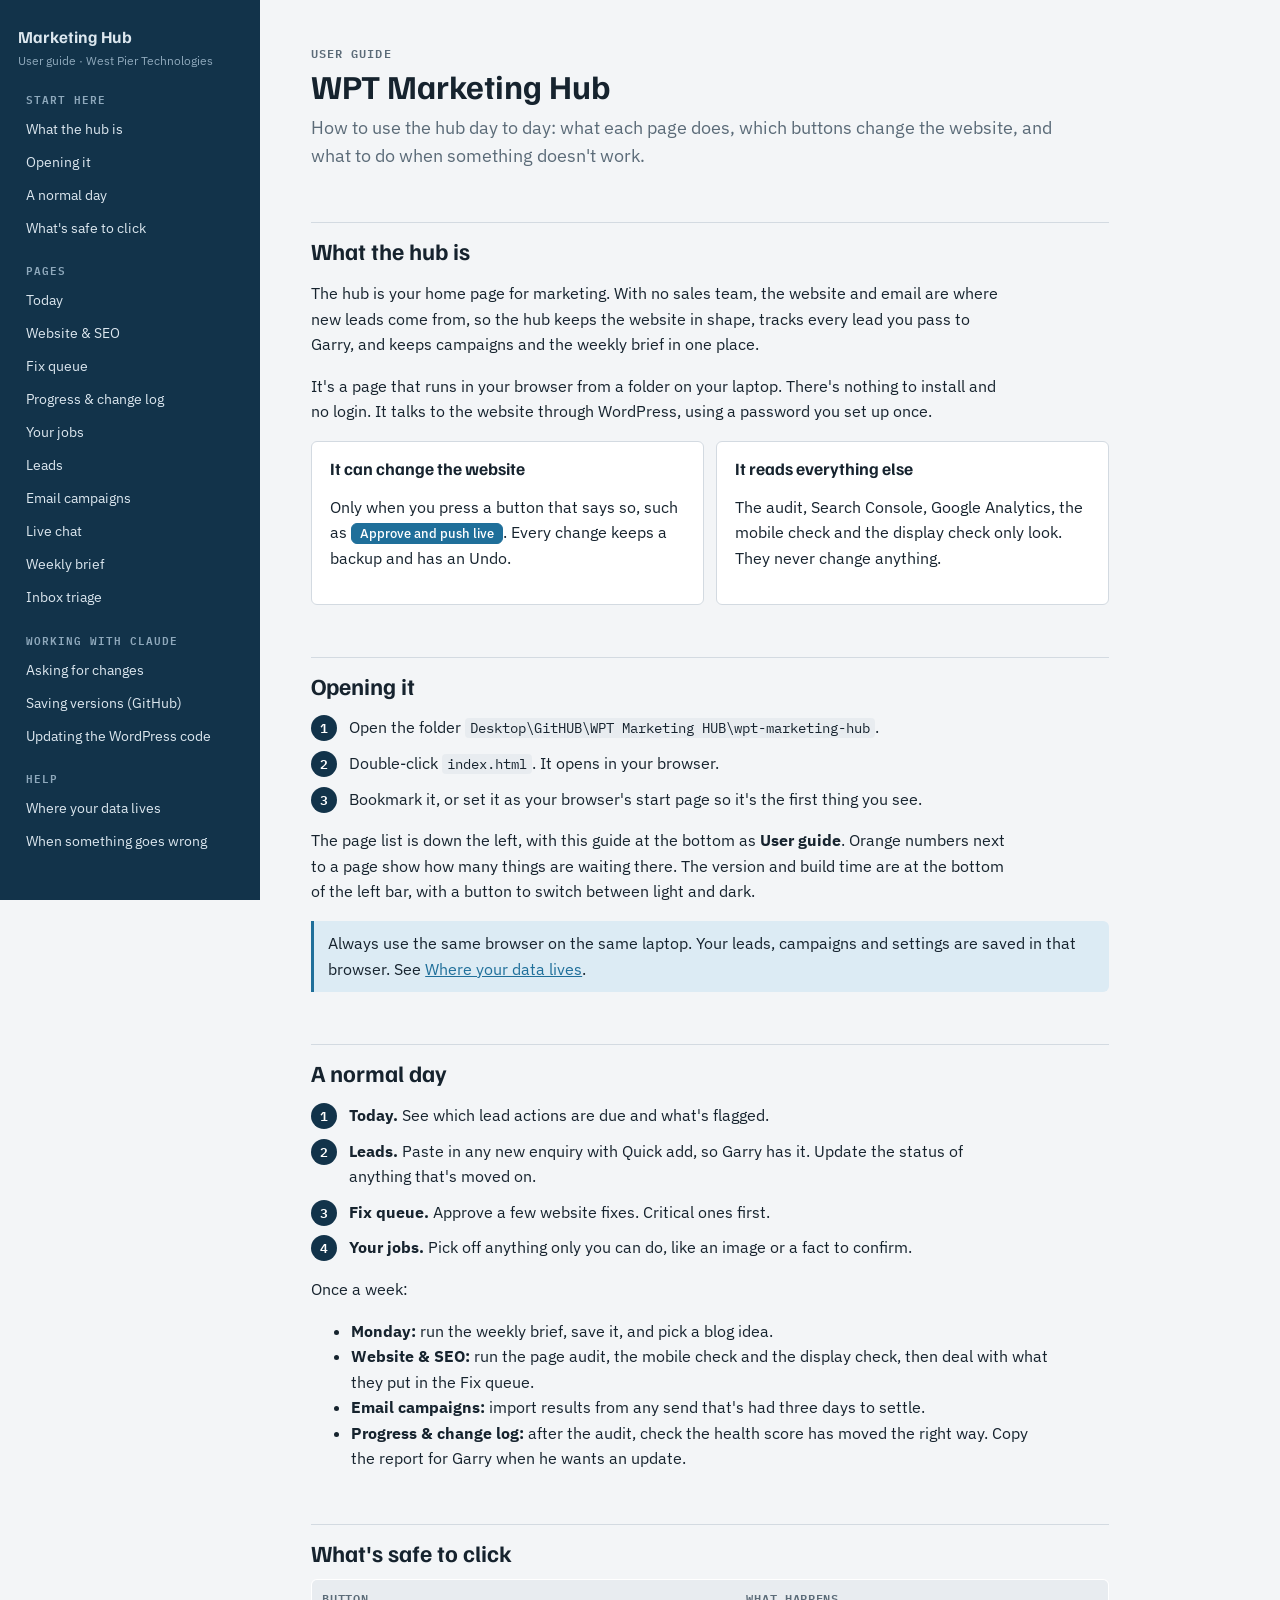
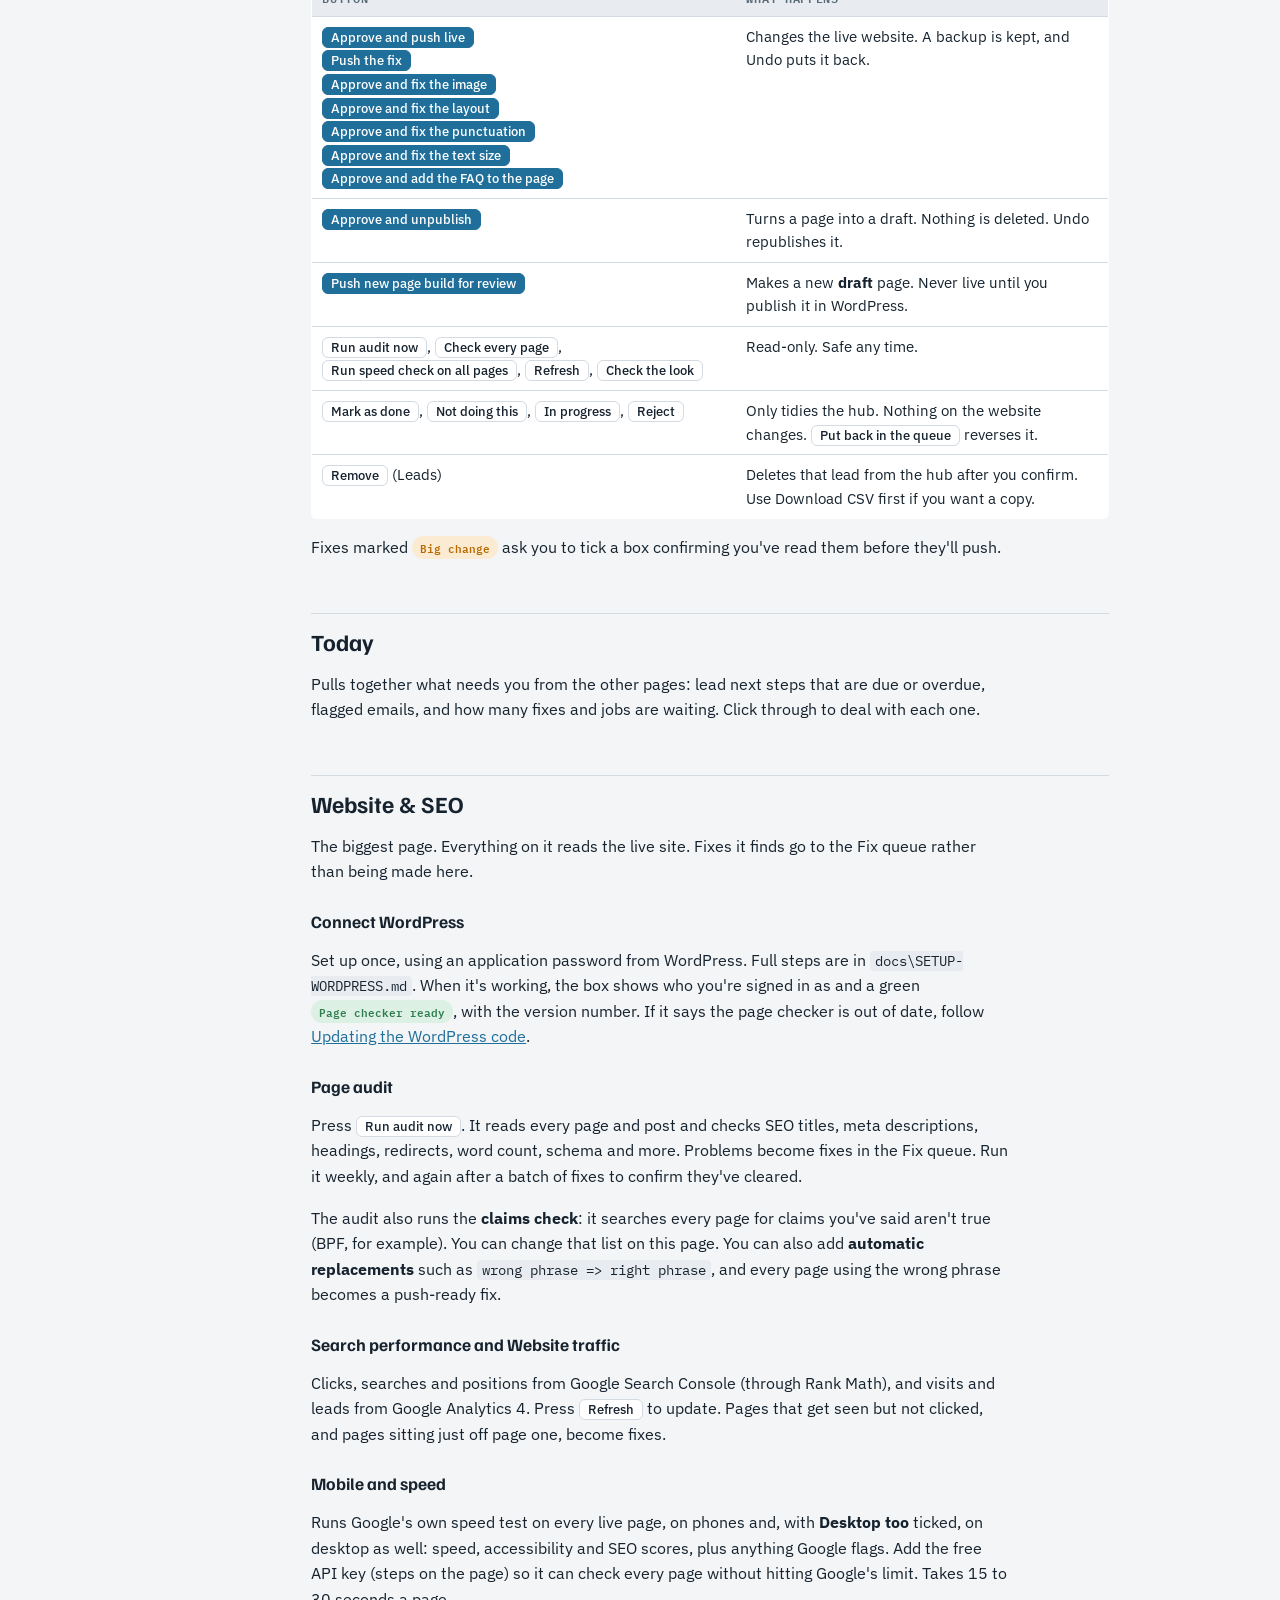
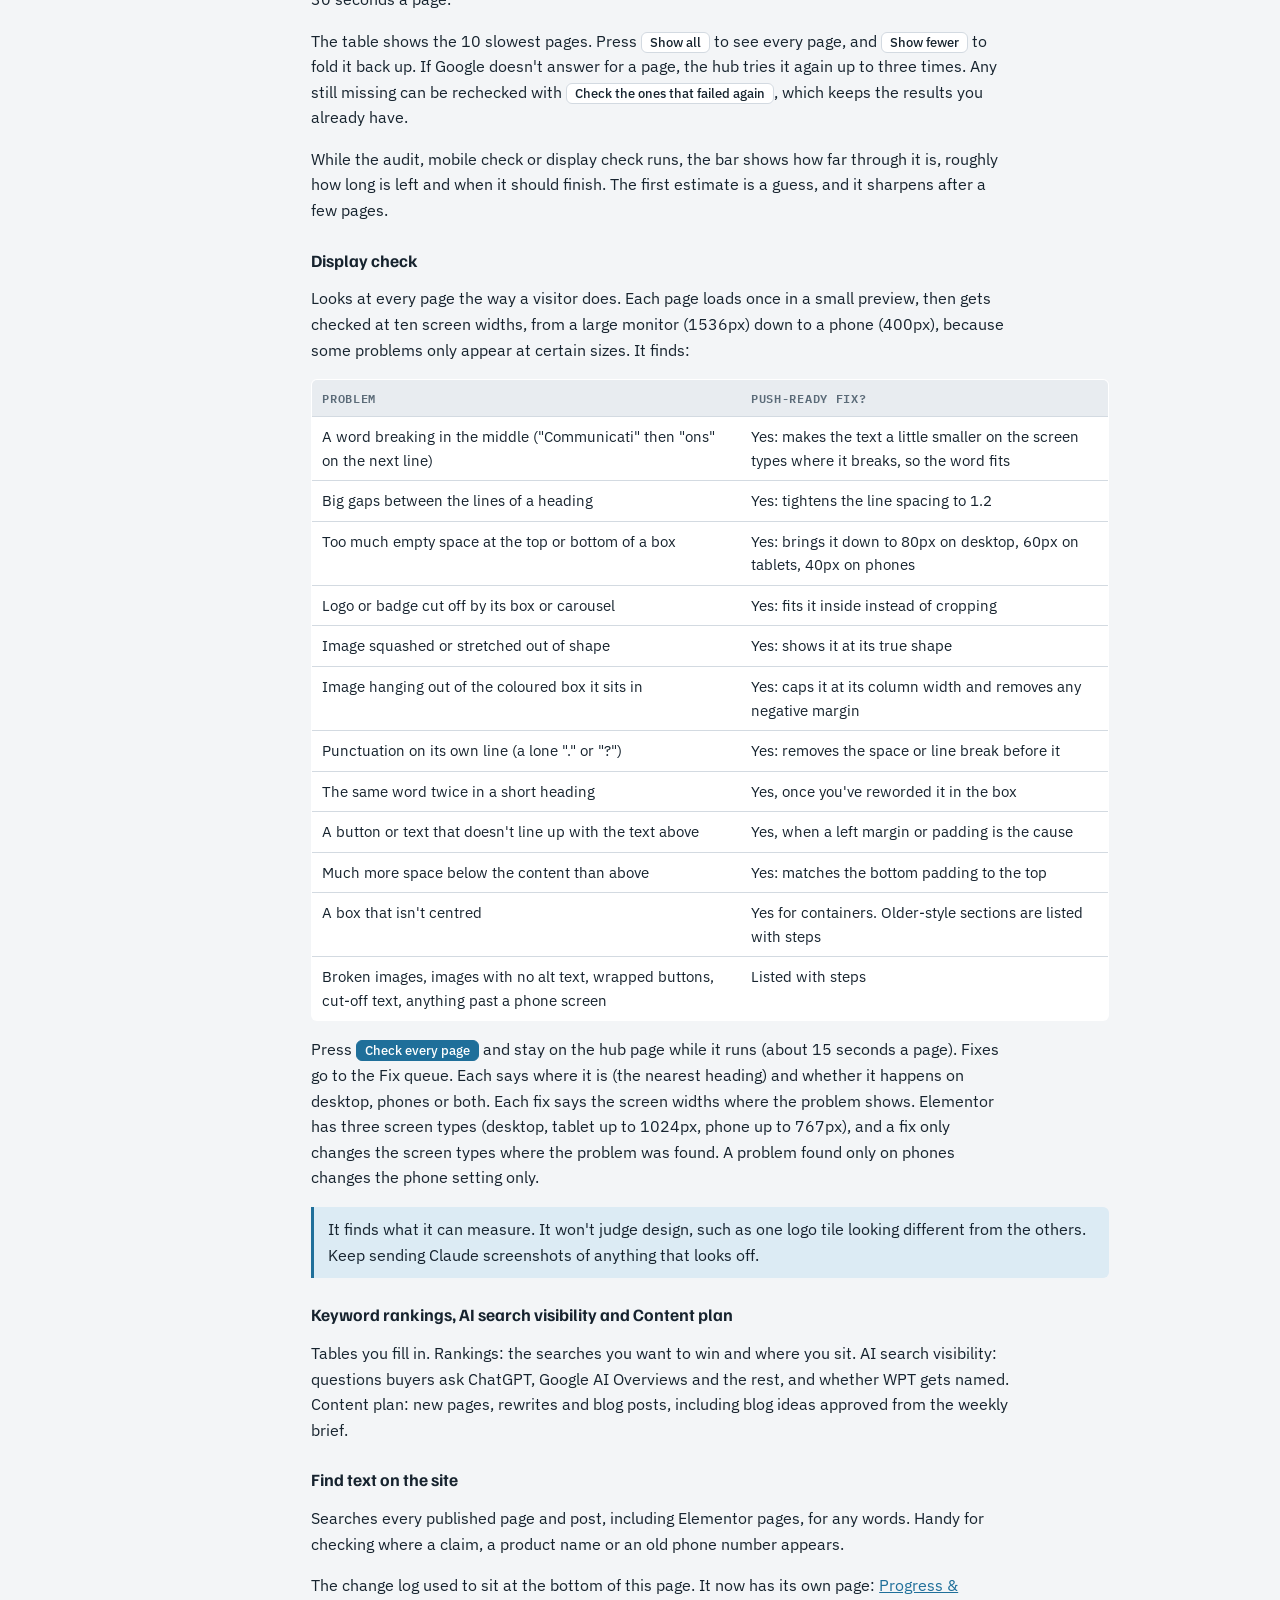
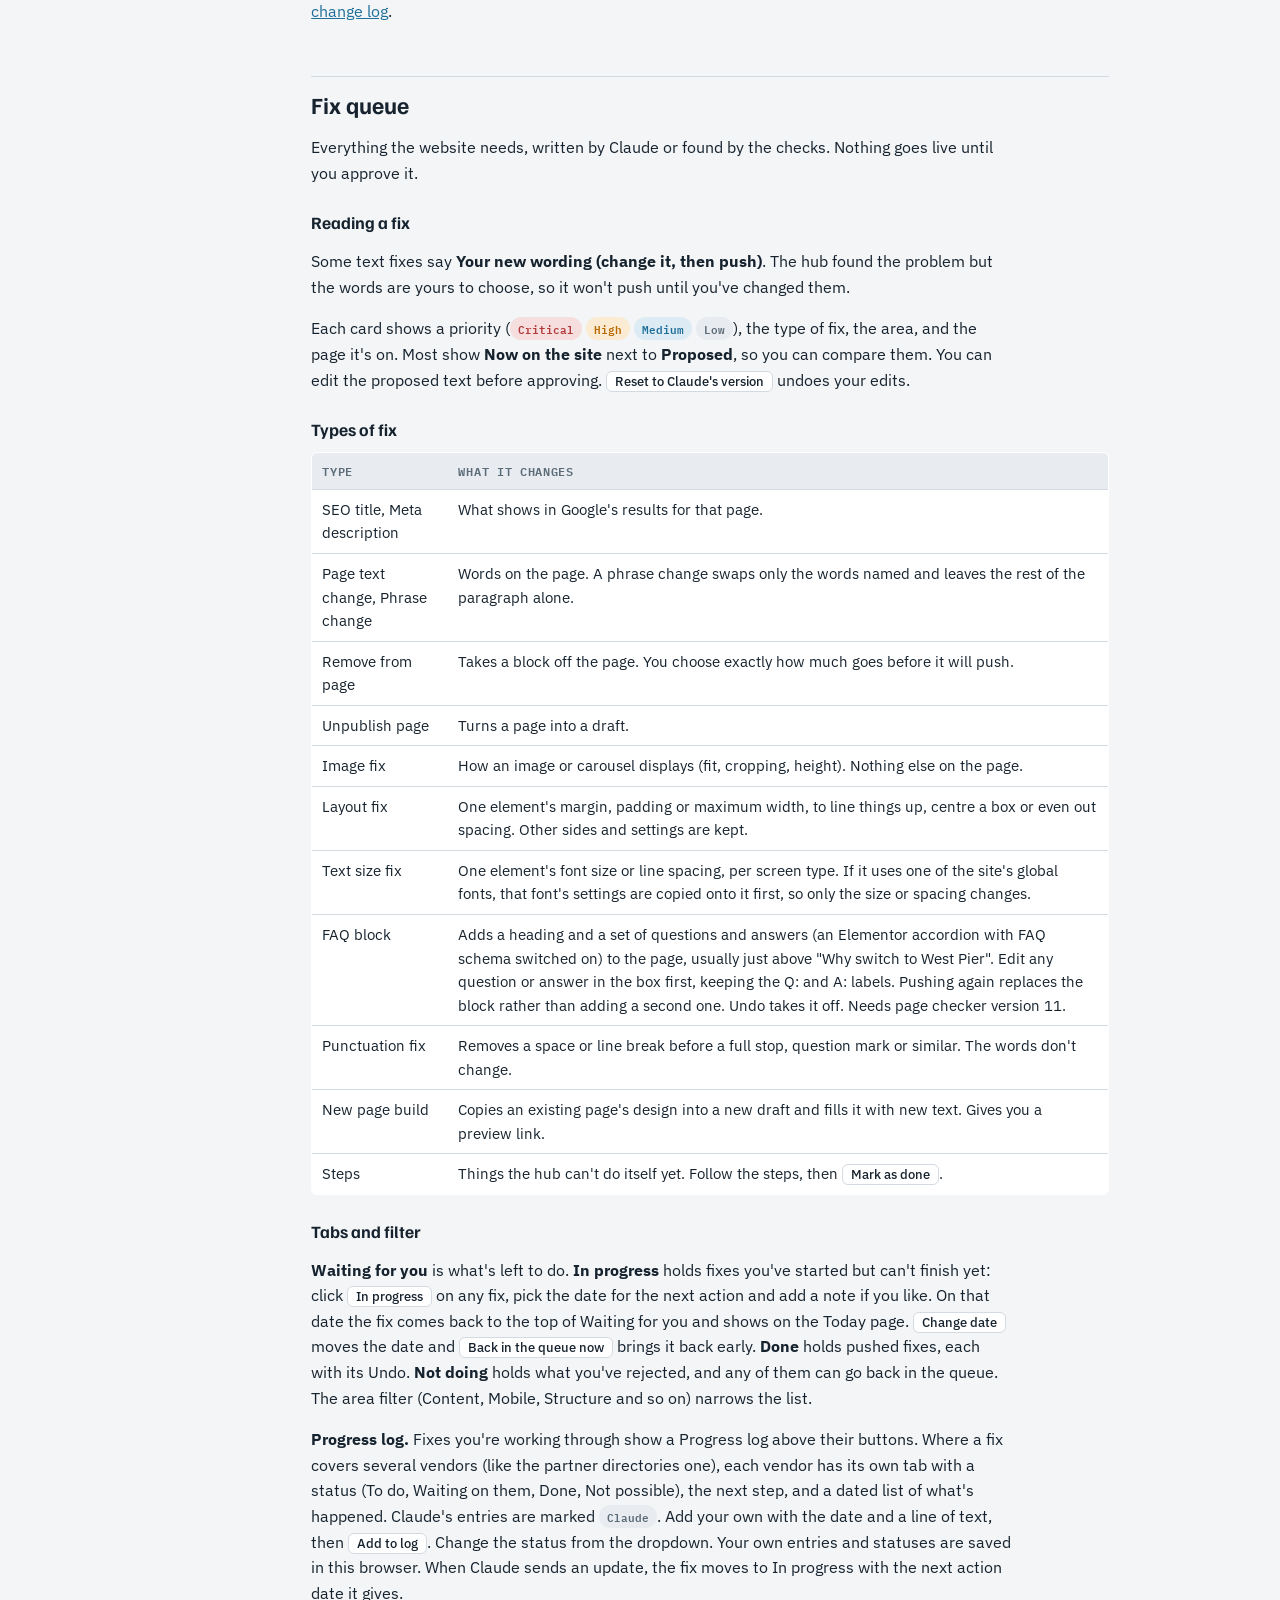
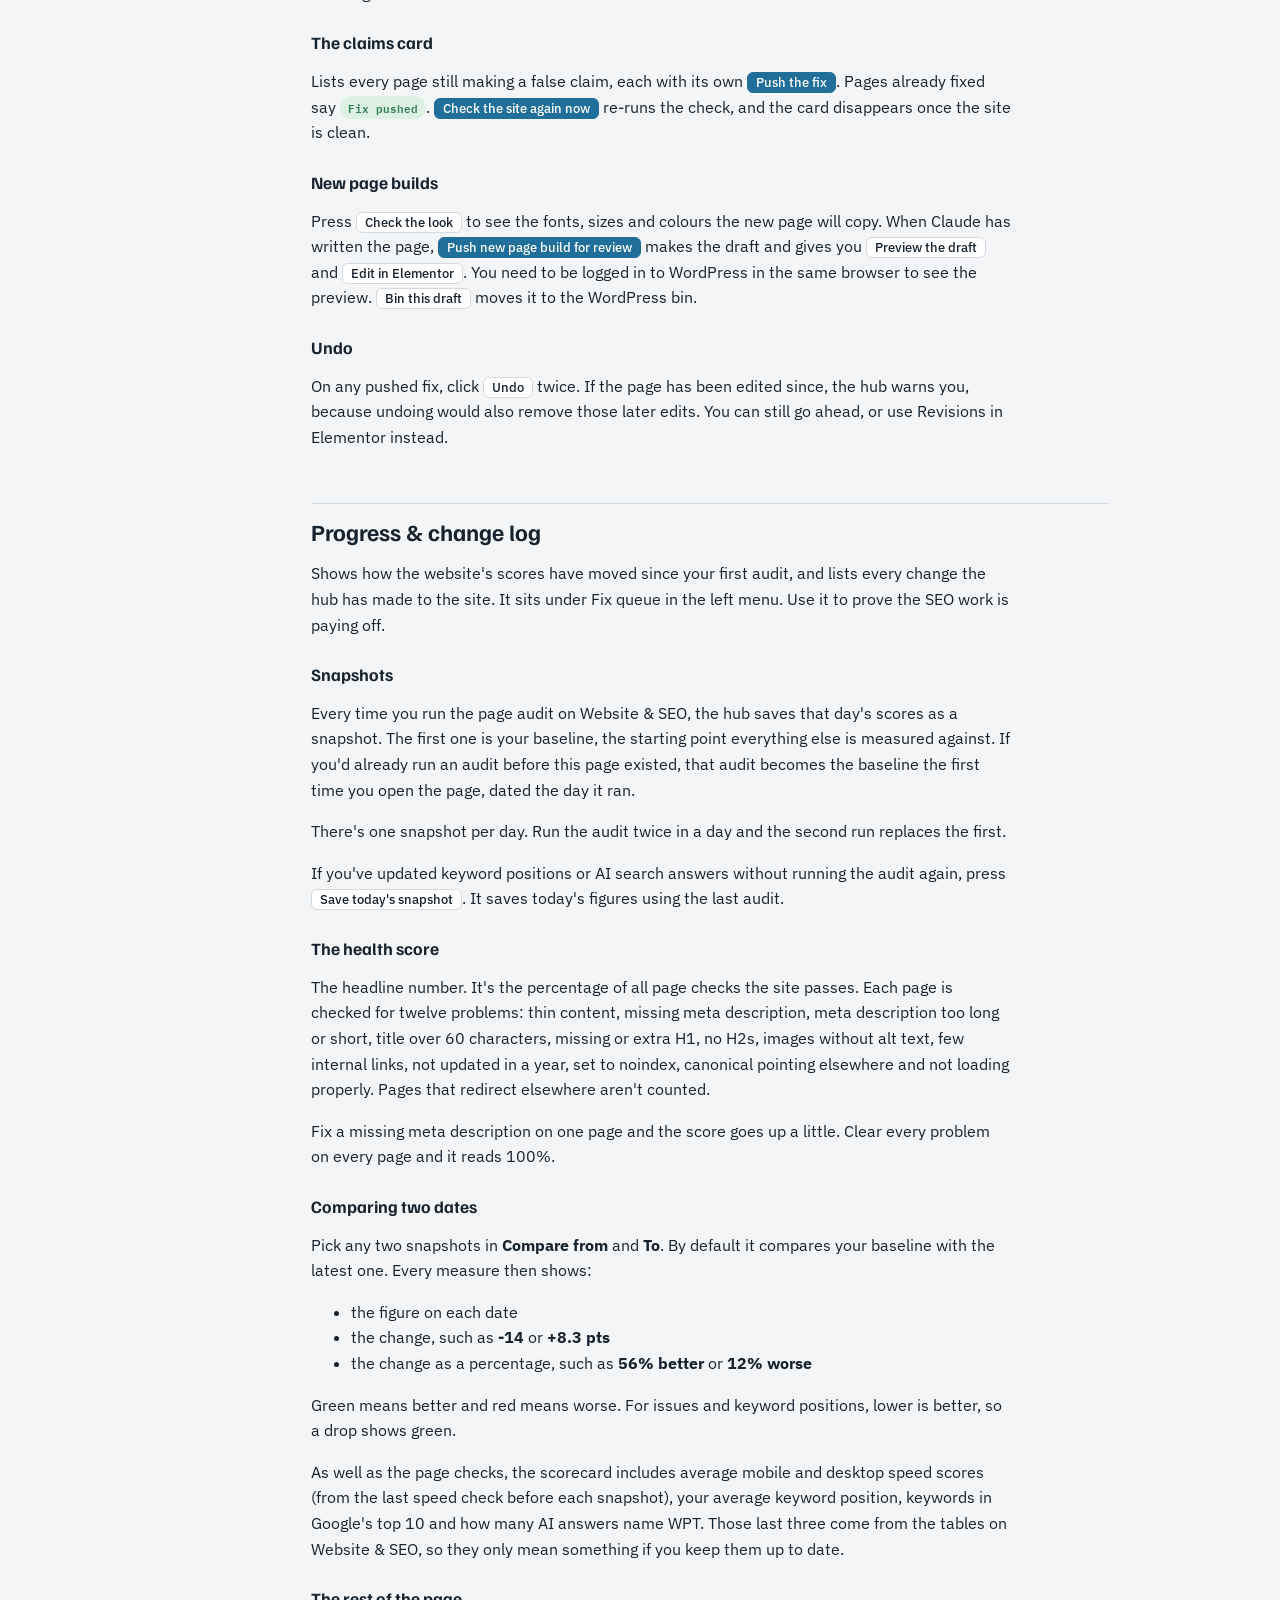
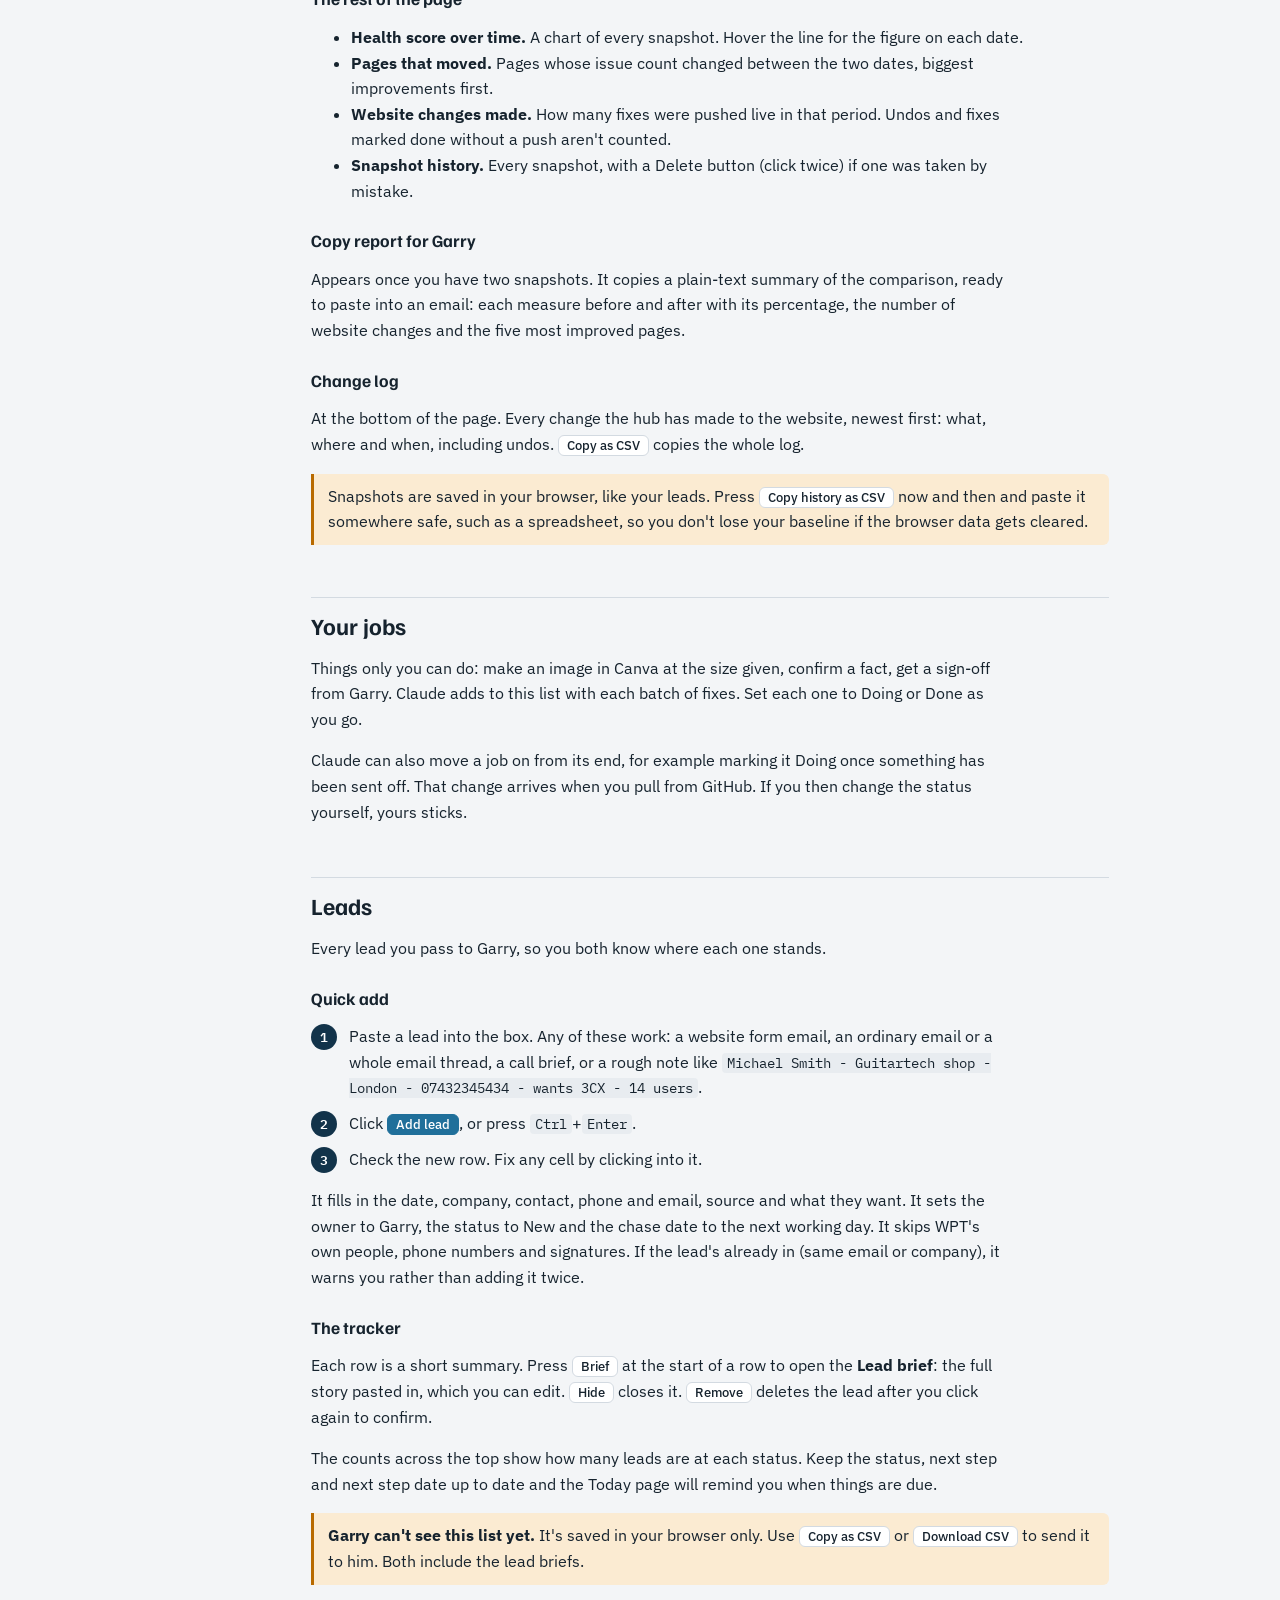
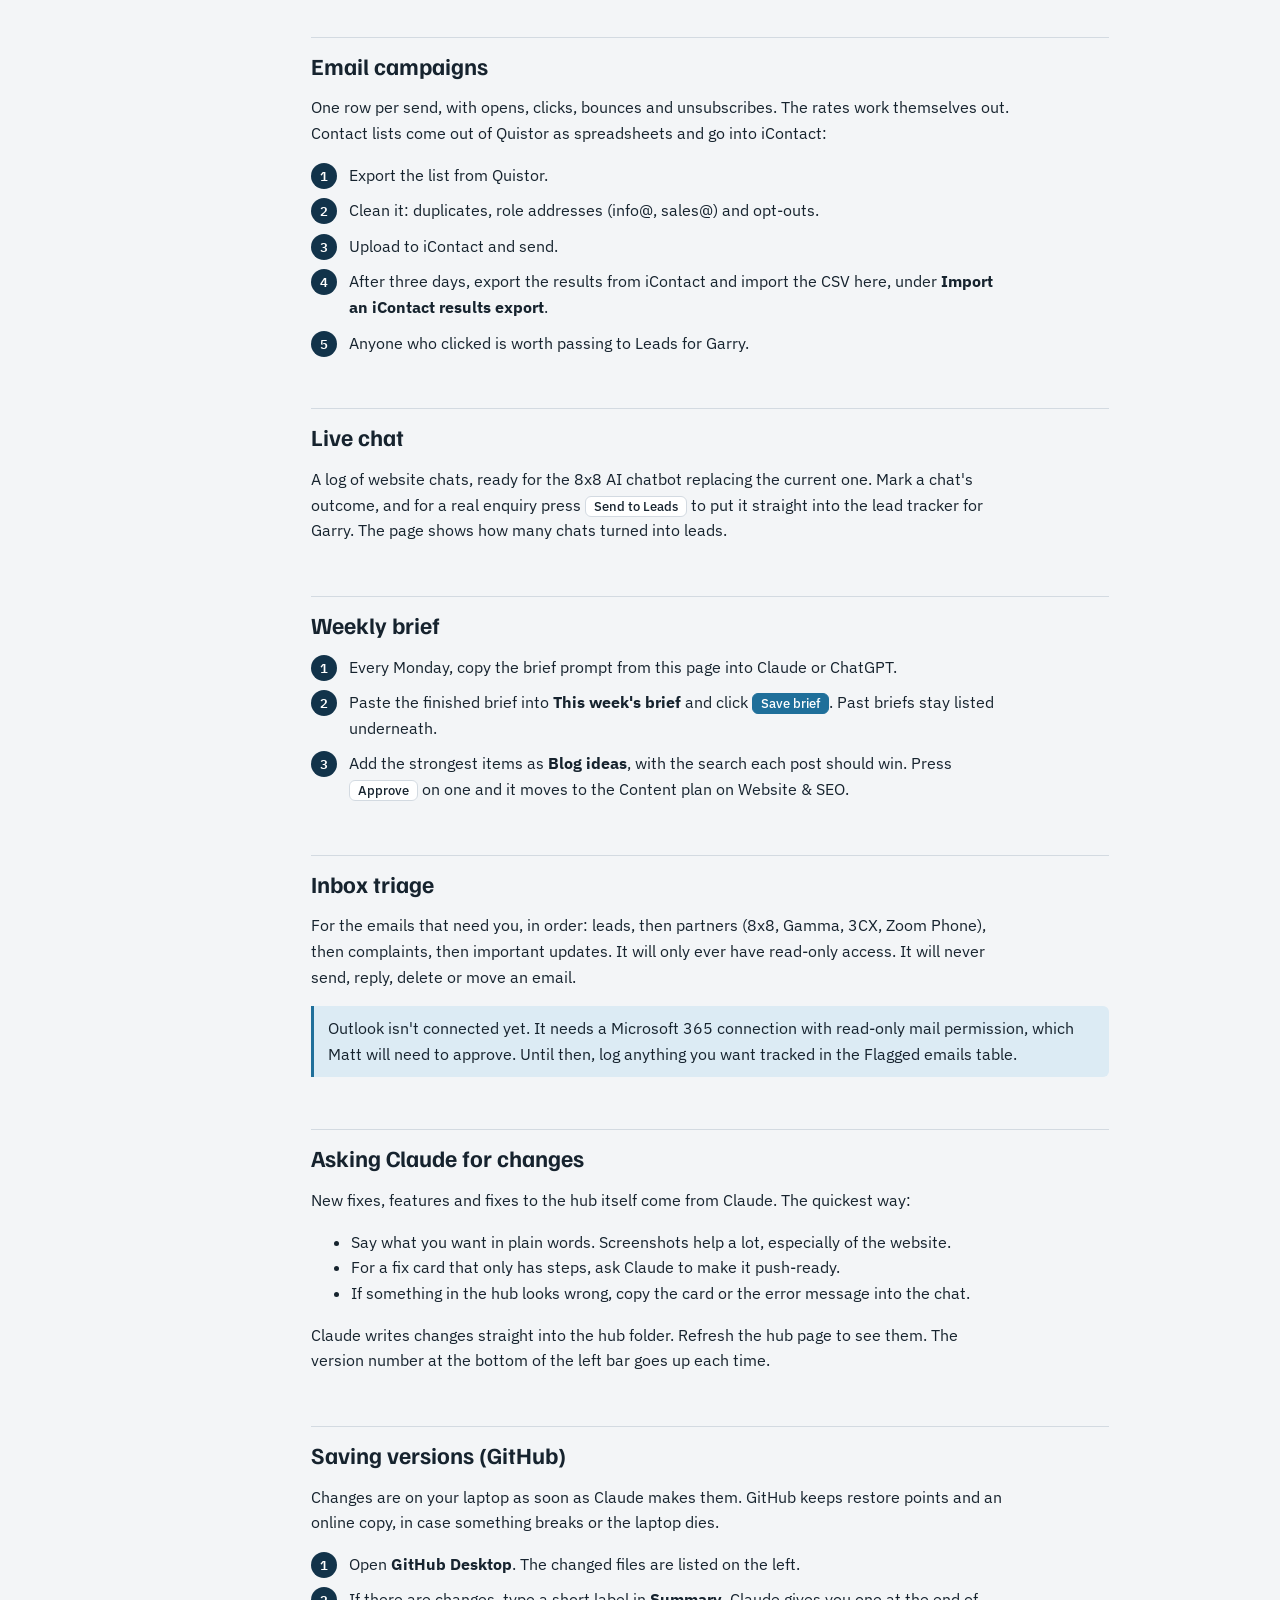
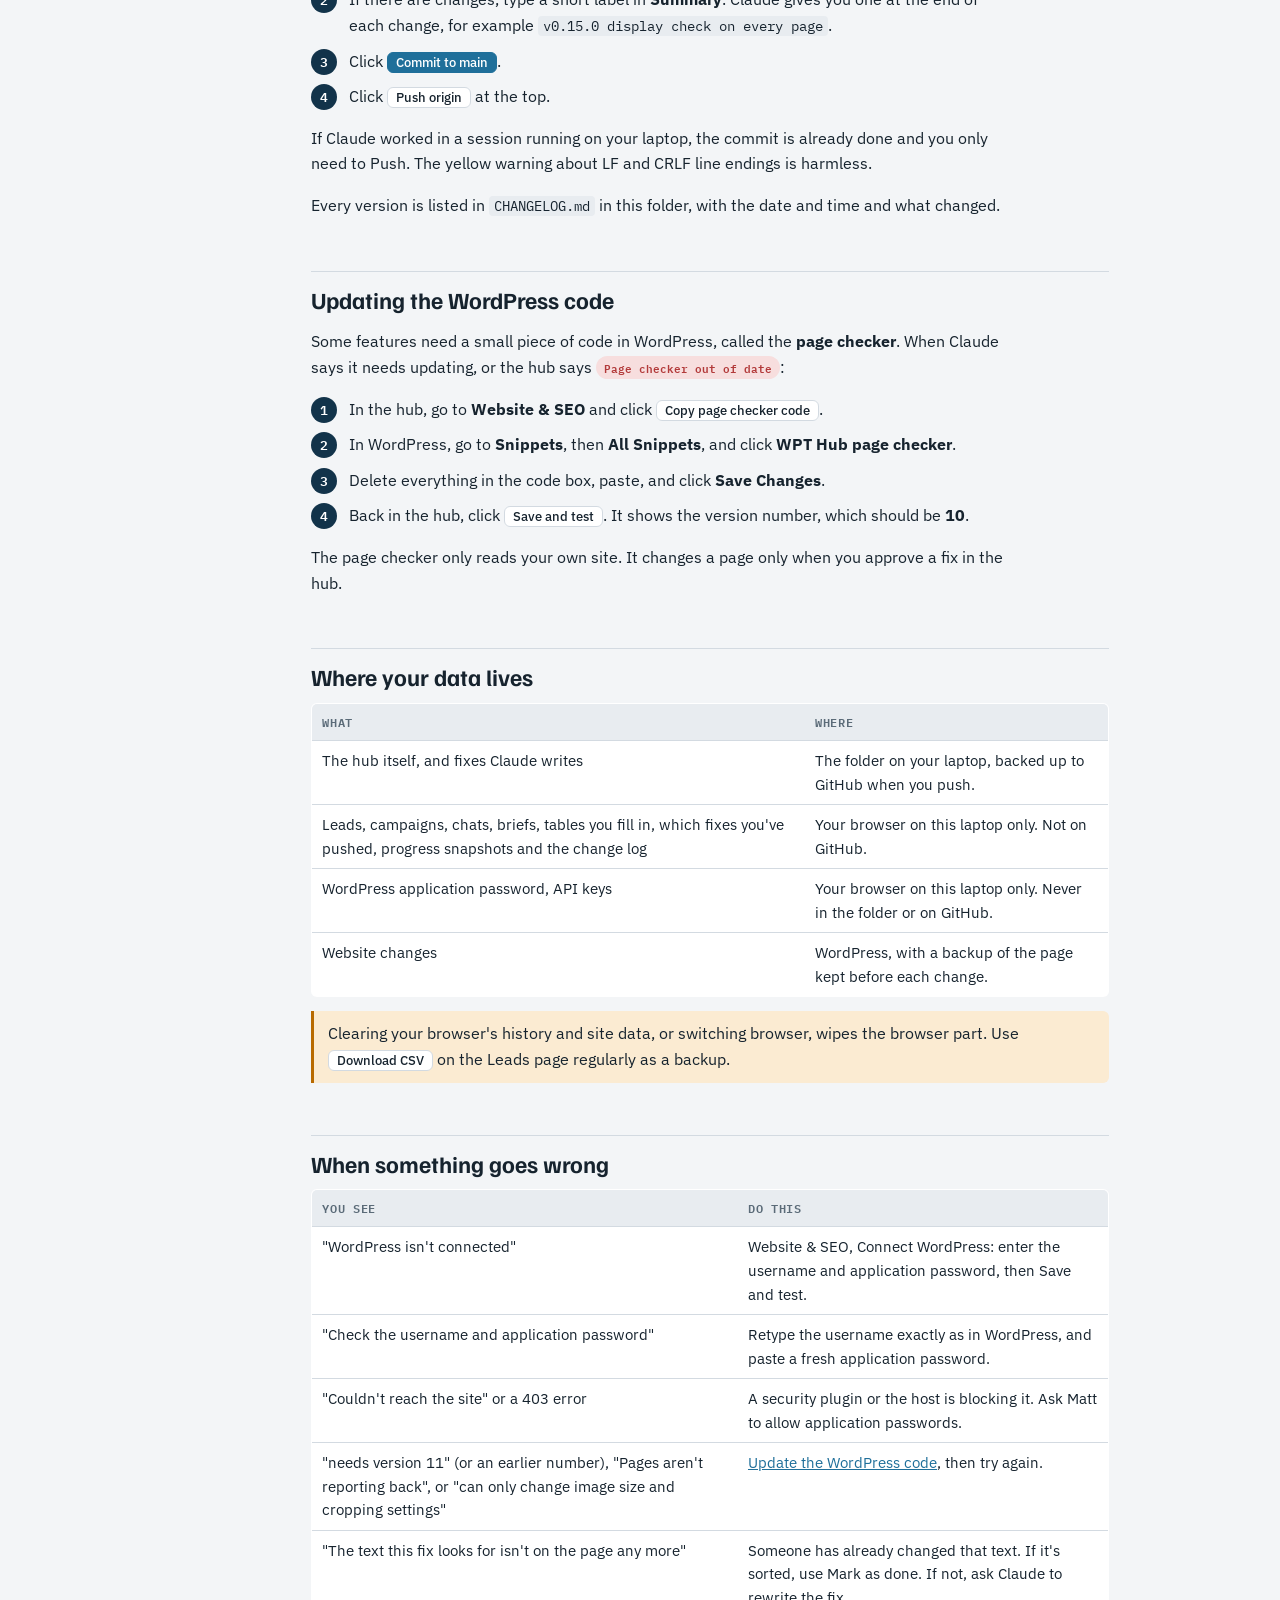
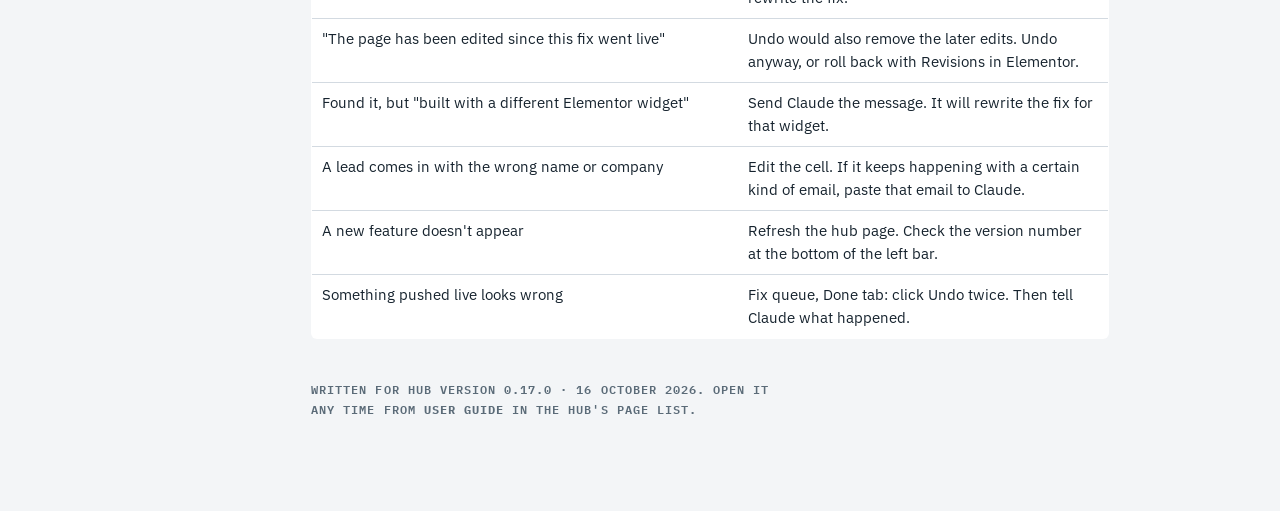
==== commit 71507f53: "v0.22.0: FAQ blocks push from the Fix queue; drafts for 8x8, 3CX, Gamma, Zoom and Avaya" ====
--- a/USER-GUIDE.html
+++ b/USER-GUIDE.html
@@ -140,7 +140,7 @@
 <table>
   <thead><tr><th>Button</th><th>What happens</th></tr></thead>
   <tbody>
-    <tr><td><span class="btn primary">Approve and push live</span><br><span class="btn primary">Push the fix</span><br><span class="btn primary">Approve and fix the image</span><br><span class="btn primary">Approve and fix the layout</span><br><span class="btn primary">Approve and fix the punctuation</span><br><span class="btn primary">Approve and fix the text size</span></td><td>Changes the live website. A backup is kept, and Undo puts it back.</td></tr>
+    <tr><td><span class="btn primary">Approve and push live</span><br><span class="btn primary">Push the fix</span><br><span class="btn primary">Approve and fix the image</span><br><span class="btn primary">Approve and fix the layout</span><br><span class="btn primary">Approve and fix the punctuation</span><br><span class="btn primary">Approve and fix the text size</span><br><span class="btn primary">Approve and add the FAQ to the page</span></td><td>Changes the live website. A backup is kept, and Undo puts it back.</td></tr>
     <tr><td><span class="btn primary">Approve and unpublish</span></td><td>Turns a page into a draft. Nothing is deleted. Undo republishes it.</td></tr>
     <tr><td><span class="btn primary">Push new page build for review</span></td><td>Makes a new <b>draft</b> page. Never live until you publish it in WordPress.</td></tr>
     <tr><td><span class="btn">Run audit now</span>, <span class="btn">Check every page</span>, <span class="btn">Run speed check on all pages</span>, <span class="btn">Refresh</span>, <span class="btn">Check the look</span></td><td>Read-only. Safe any time.</td></tr>
@@ -217,6 +217,7 @@
     <tr><td>Image fix</td><td>How an image or carousel displays (fit, cropping, height). Nothing else on the page.</td></tr>
     <tr><td>Layout fix</td><td>One element's margin, padding or maximum width, to line things up, centre a box or even out spacing. Other sides and settings are kept.</td></tr>
     <tr><td>Text size fix</td><td>One element's font size or line spacing, per screen type. If it uses one of the site's global fonts, that font's settings are copied onto it first, so only the size or spacing changes.</td></tr>
+    <tr><td>FAQ block</td><td>Adds a heading and a set of questions and answers (an Elementor accordion with FAQ schema switched on) to the page, usually just above "Why switch to West Pier". Edit any question or answer in the box first, keeping the Q: and A: labels. Pushing again replaces the block rather than adding a second one. Undo takes it off. Needs page checker version 11.</td></tr>
     <tr><td>Punctuation fix</td><td>Removes a space or line break before a full stop, question mark or similar. The words don't change.</td></tr>
     <tr><td>New page build</td><td>Copies an existing page's design into a new draft and fills it with new text. Gives you a preview link.</td></tr>
     <tr><td>Steps</td><td>Things the hub can't do itself yet. Follow the steps, then <span class="btn">Mark as done</span>.</td></tr>
@@ -362,7 +363,7 @@
     <tr><td>"WordPress isn't connected"</td><td>Website &amp; SEO, Connect WordPress: enter the username and application password, then Save and test.</td></tr>
     <tr><td>"Check the username and application password"</td><td>Retype the username exactly as in WordPress, and paste a fresh application password.</td></tr>
     <tr><td>"Couldn't reach the site" or a 403 error</td><td>A security plugin or the host is blocking it. Ask Matt to allow application passwords.</td></tr>
-    <tr><td>"needs version 10" (or an earlier number), "Pages aren't reporting back", or "can only change image size and cropping settings"</td><td><a href="#snippet">Update the WordPress code</a>, then try again.</td></tr>
+    <tr><td>"needs version 11" (or an earlier number), "Pages aren't reporting back", or "can only change image size and cropping settings"</td><td><a href="#snippet">Update the WordPress code</a>, then try again.</td></tr>
     <tr><td>"The text this fix looks for isn't on the page any more"</td><td>Someone has already changed that text. If it's sorted, use Mark as done. If not, ask Claude to rewrite the fix.</td></tr>
     <tr><td>"The page has been edited since this fix went live"</td><td>Undo would also remove the later edits. Undo anyway, or roll back with Revisions in Elementor.</td></tr>
     <tr><td>Found it, but "built with a different Elementor widget"</td><td>Send Claude the message. It will rewrite the fix for that widget.</td></tr>
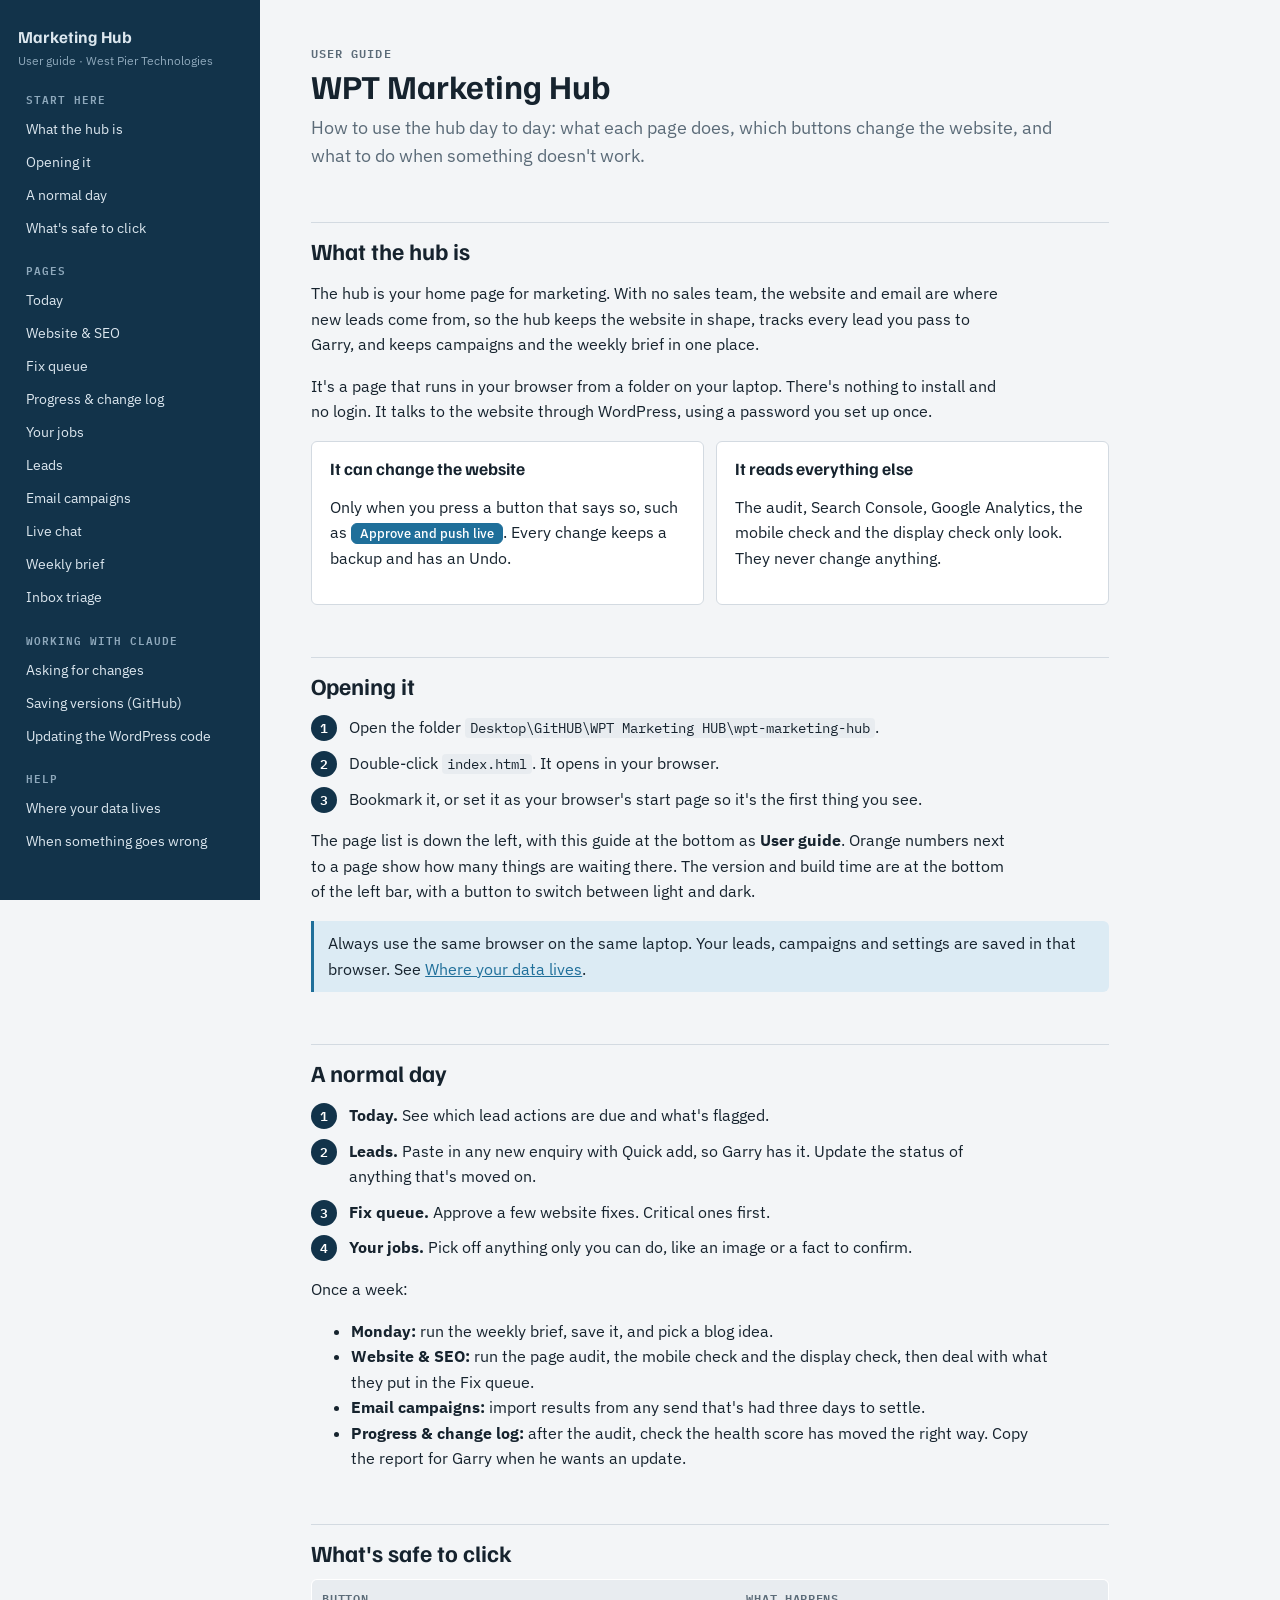
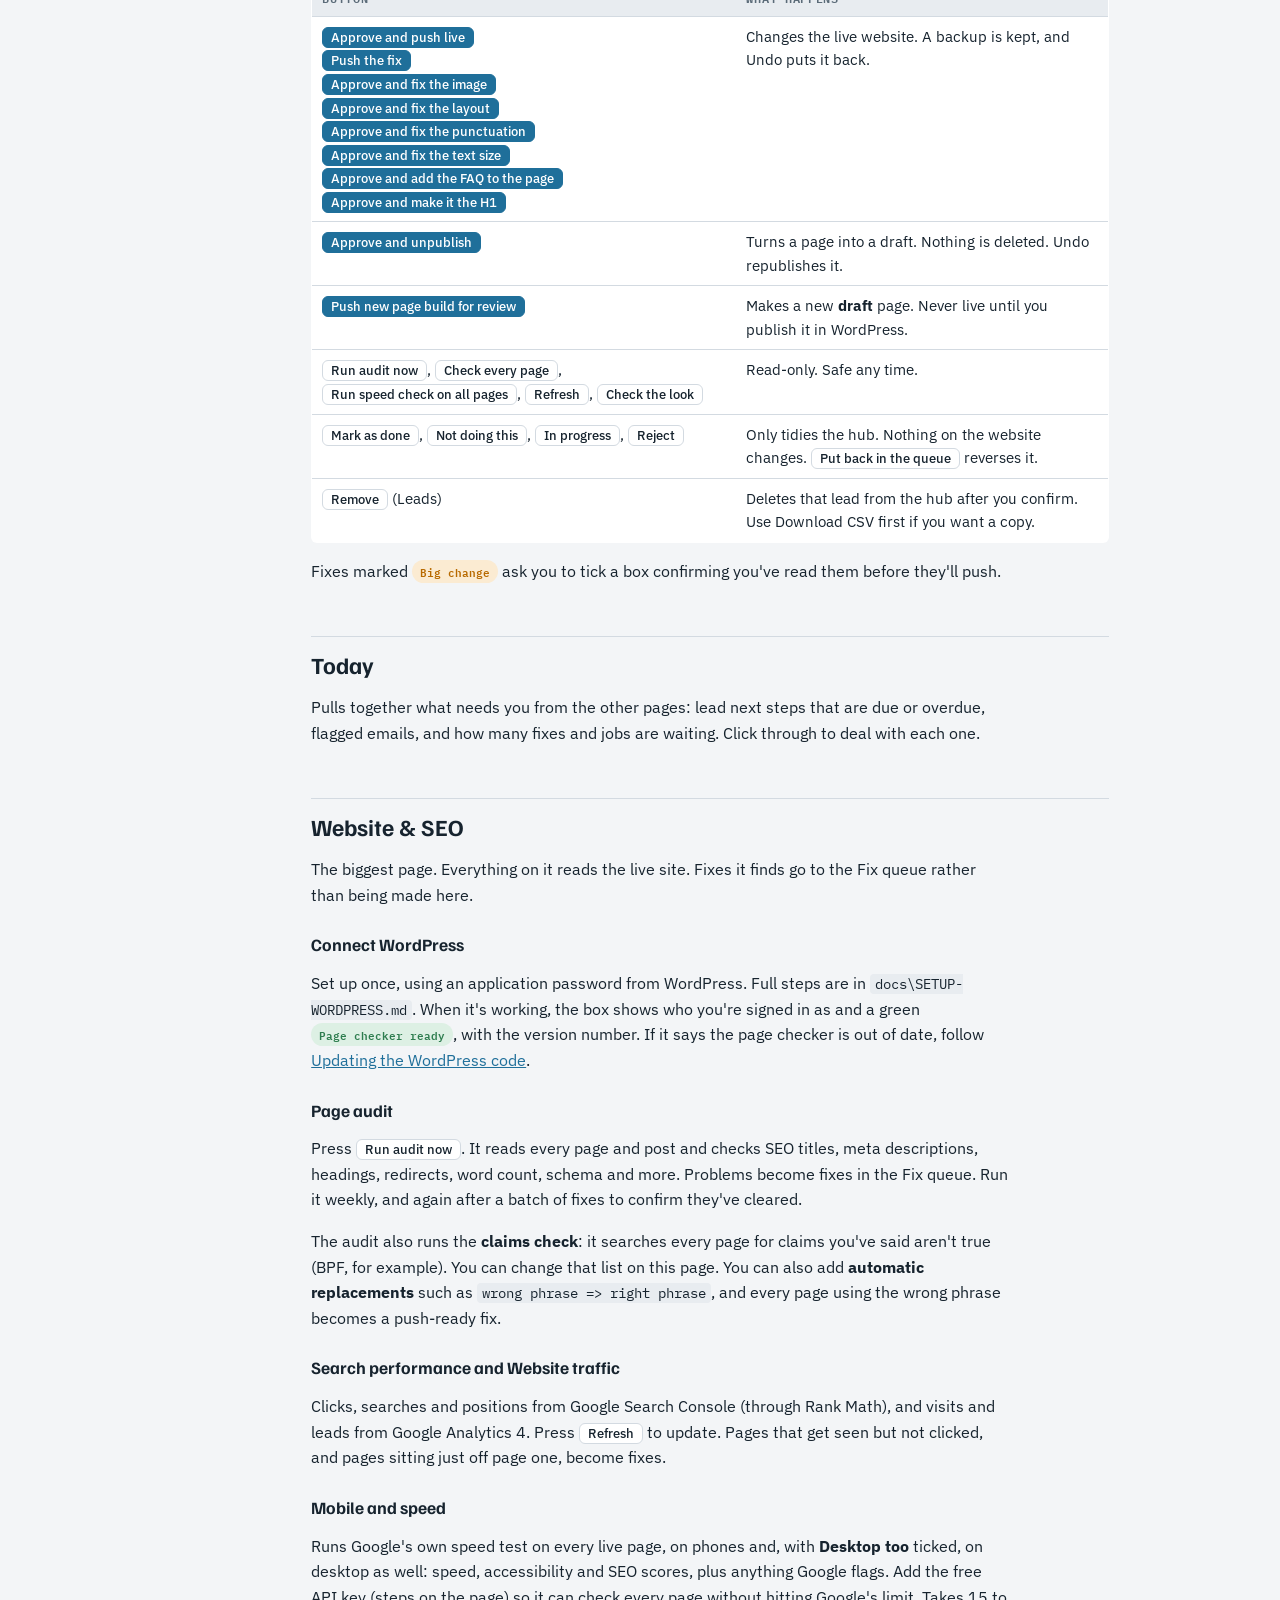
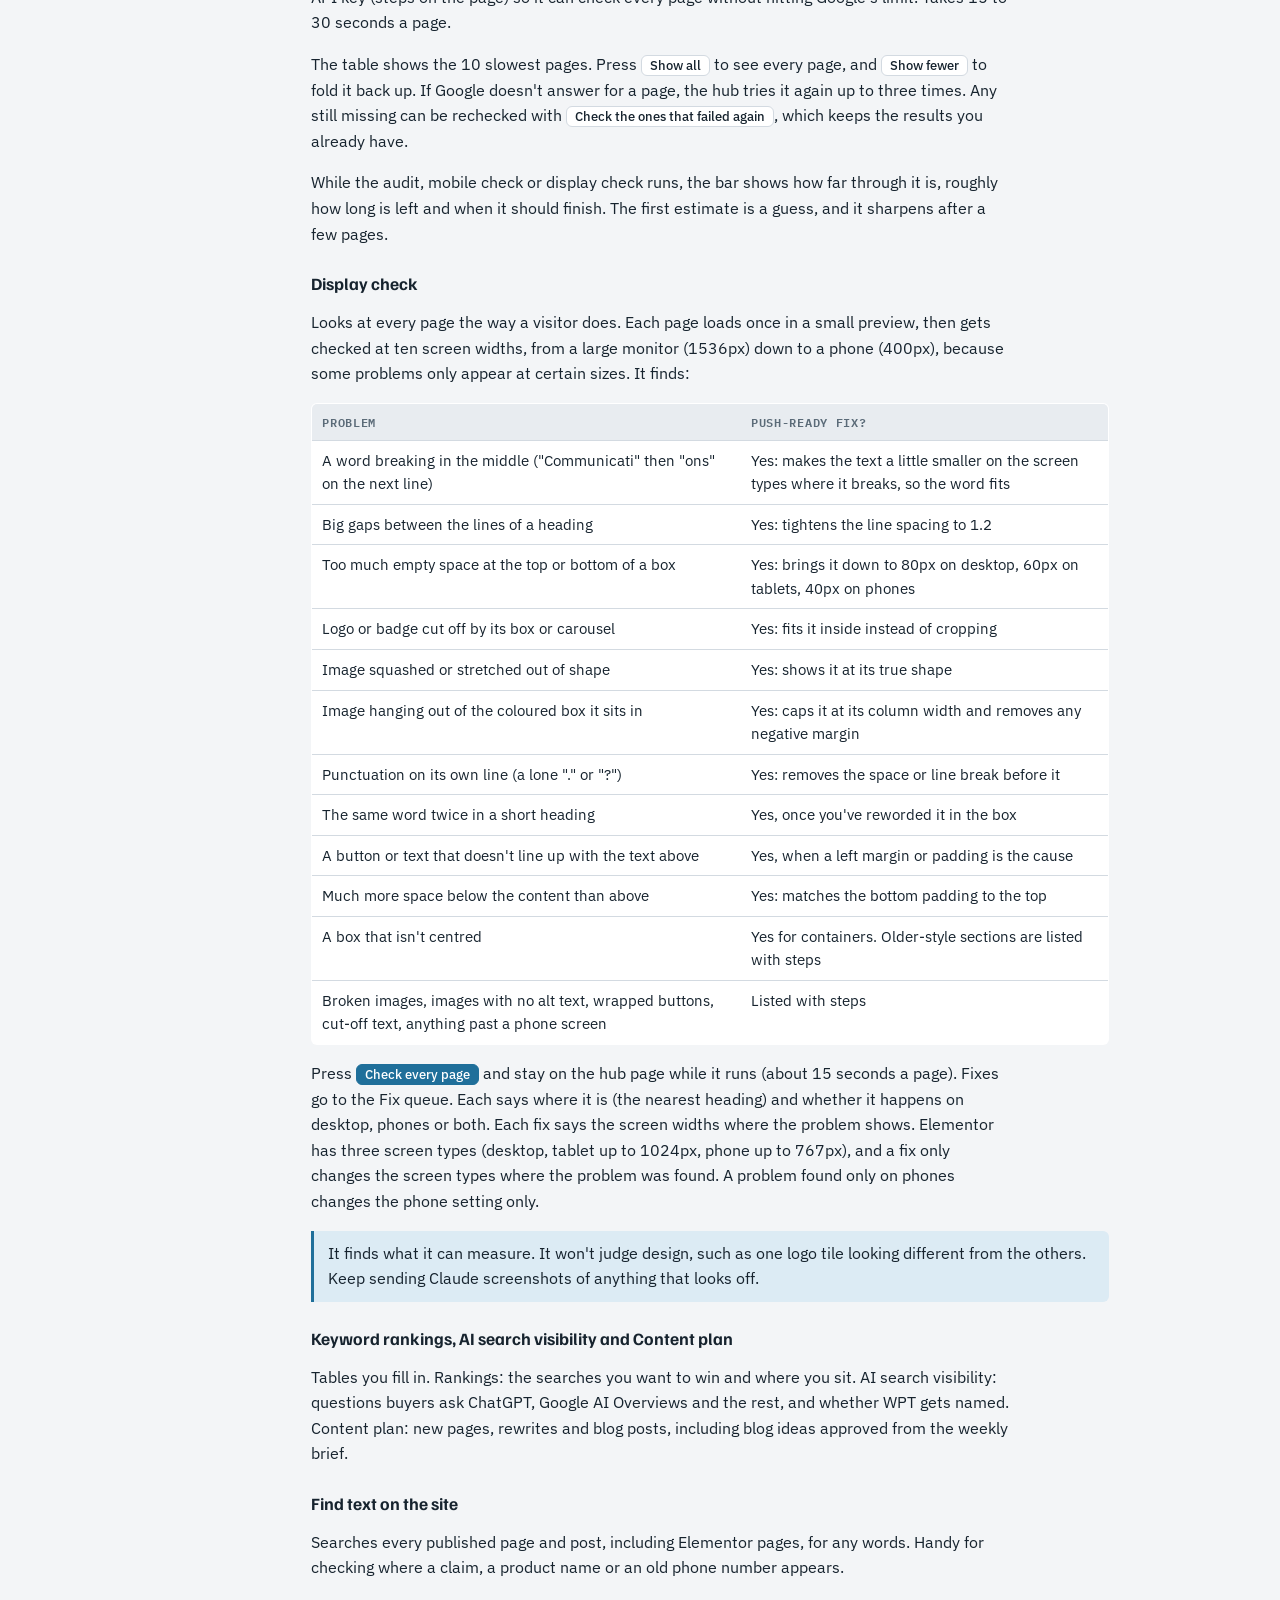
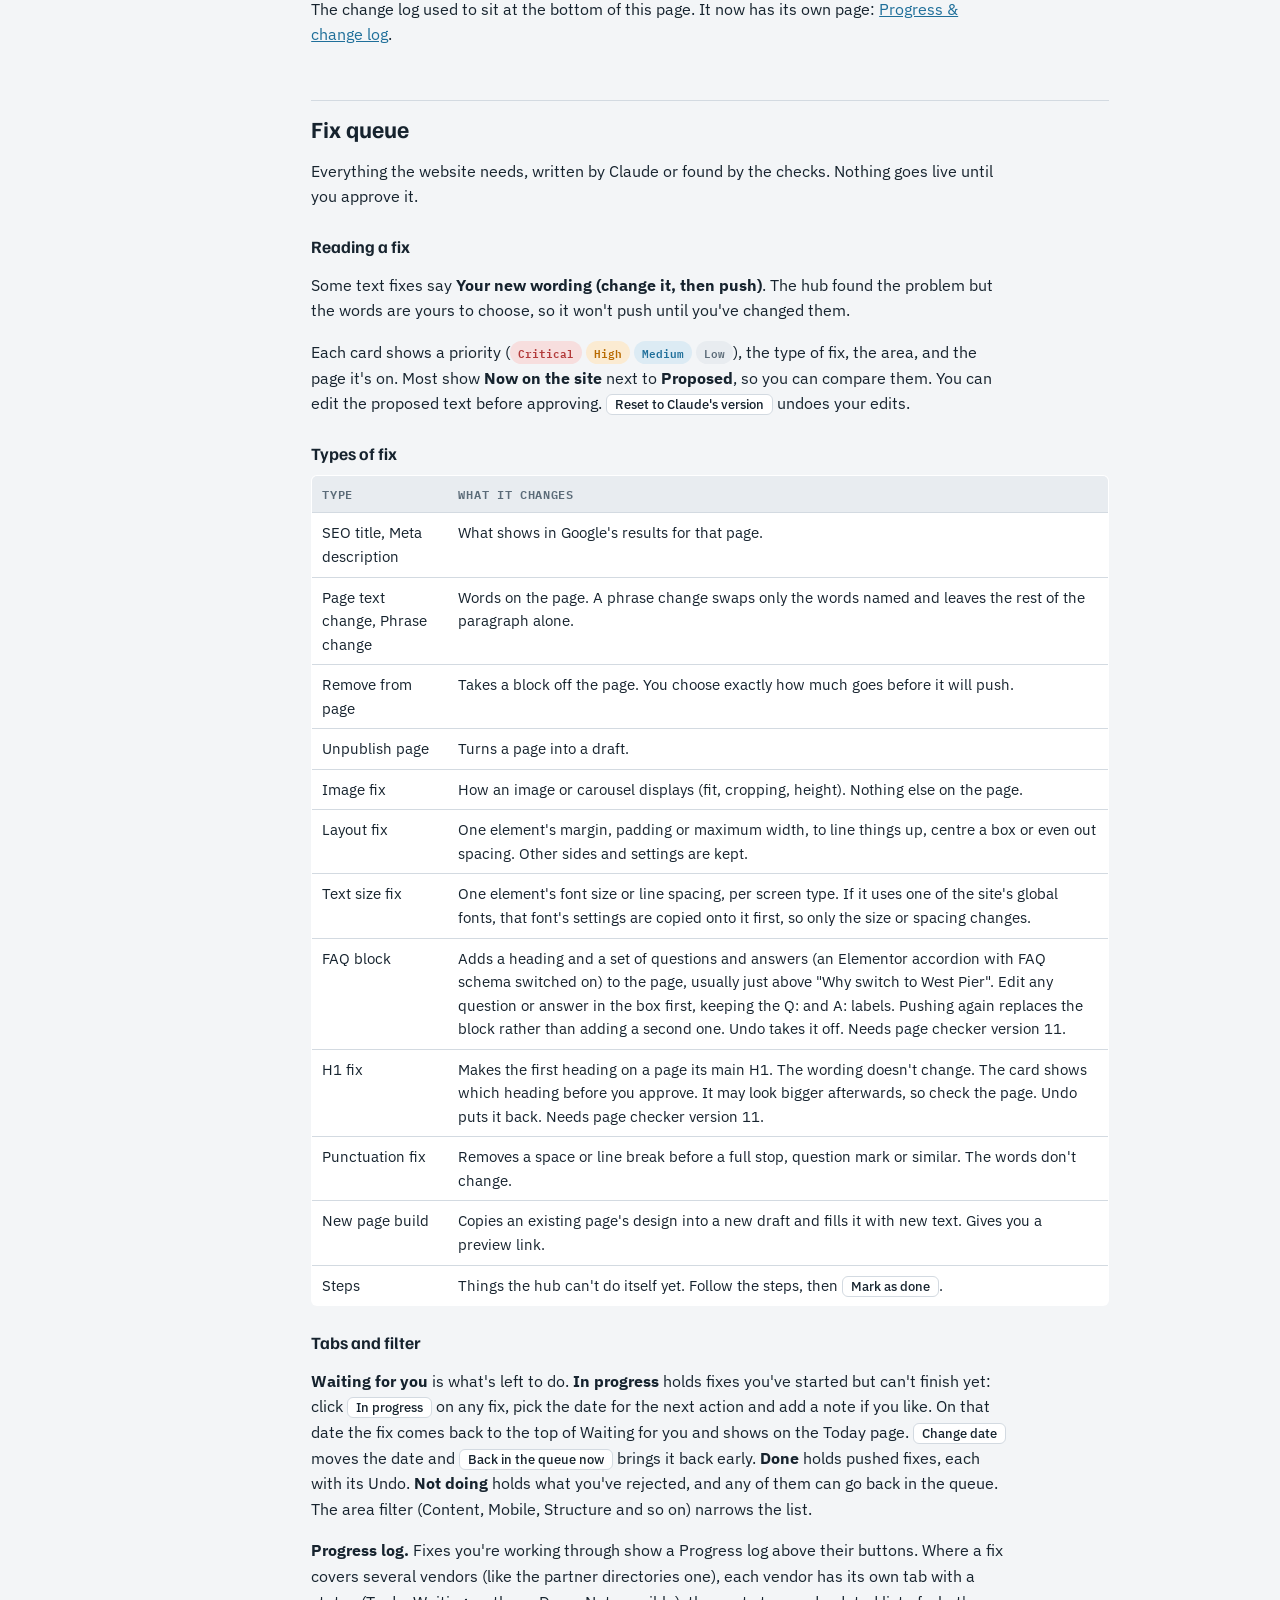
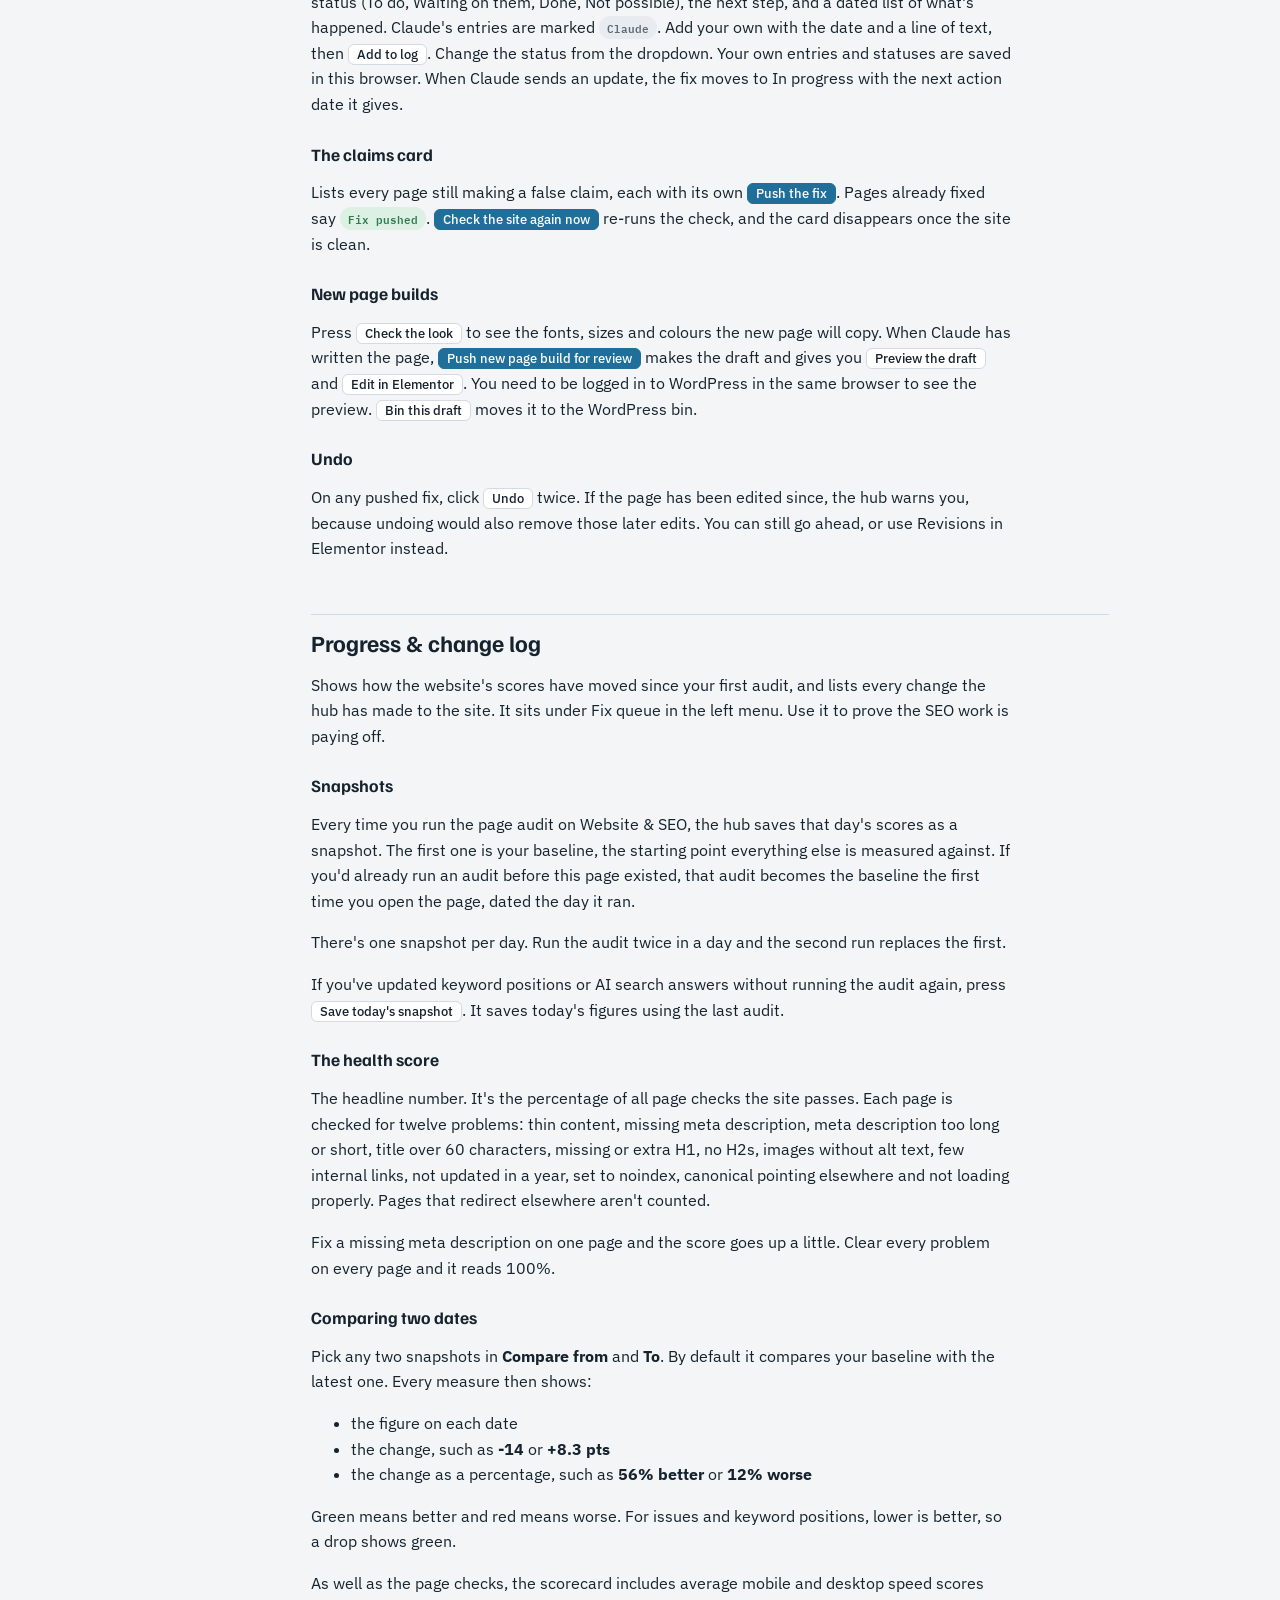
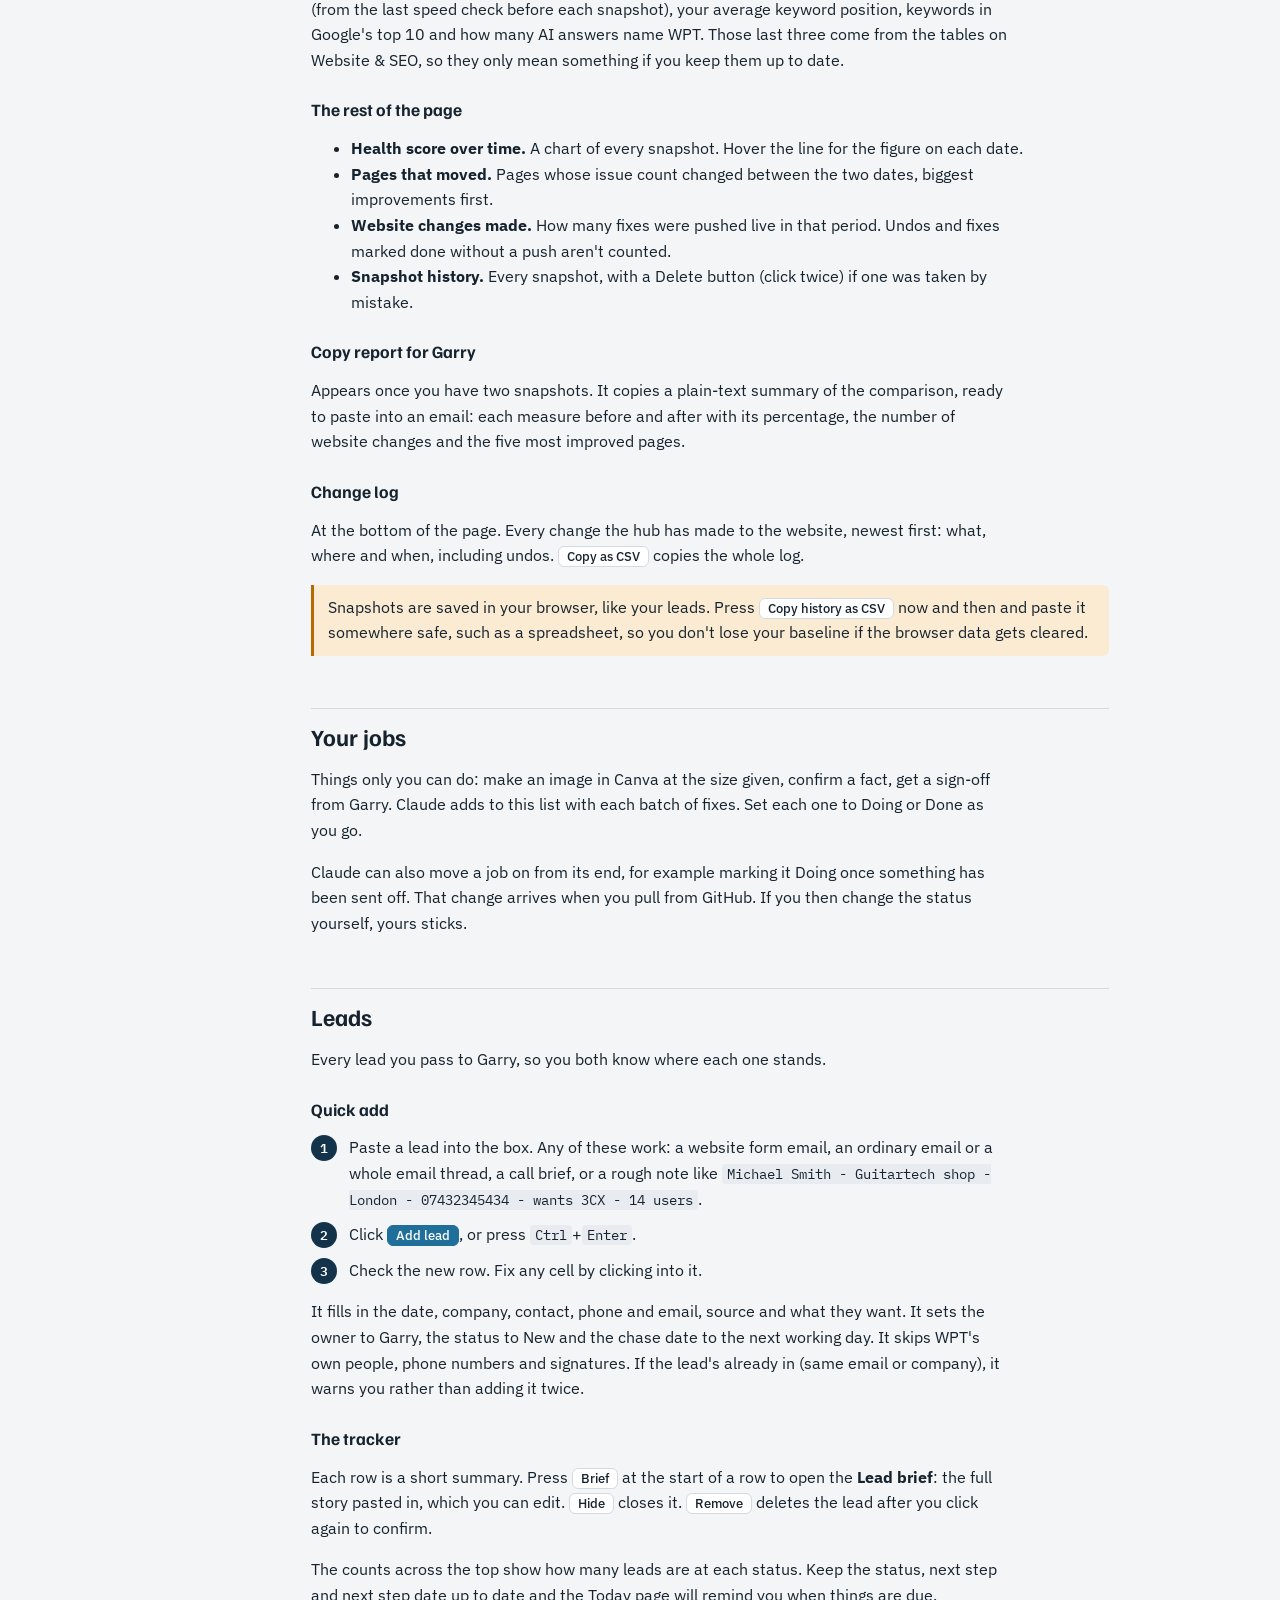
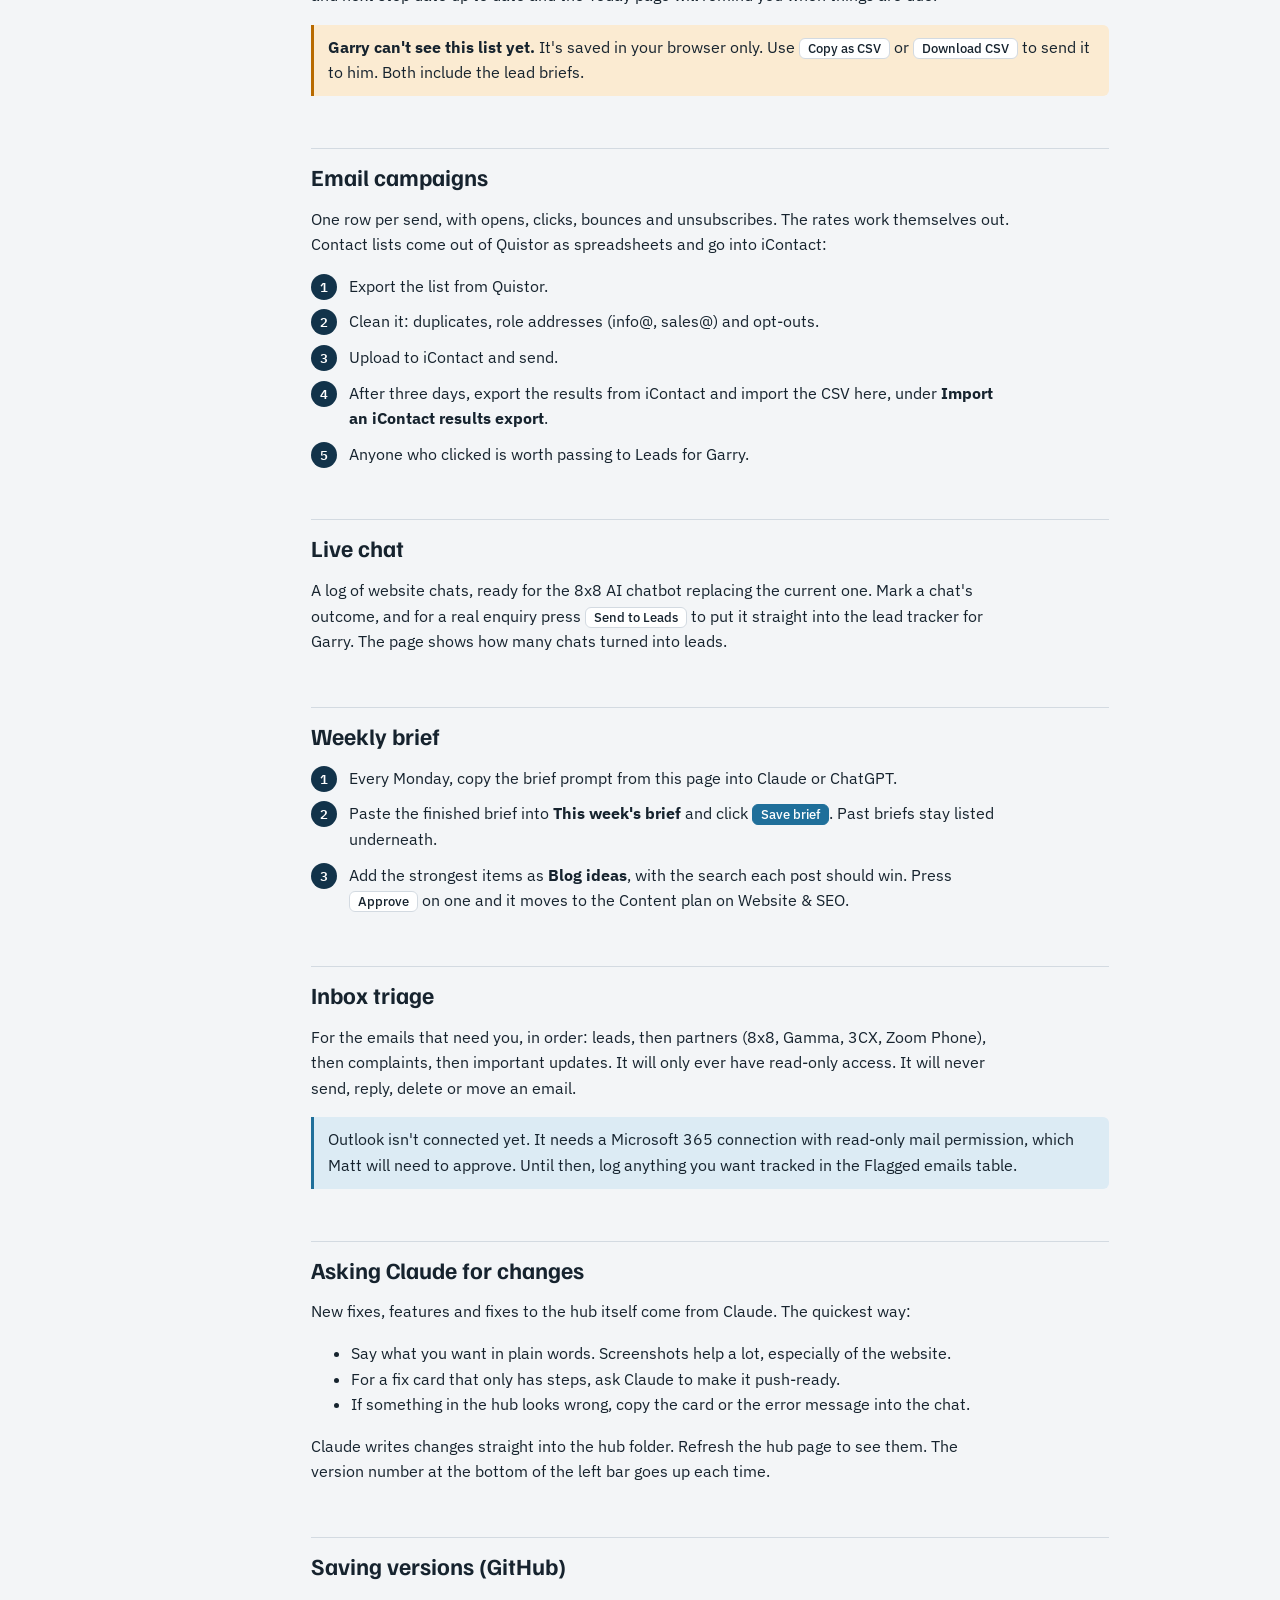
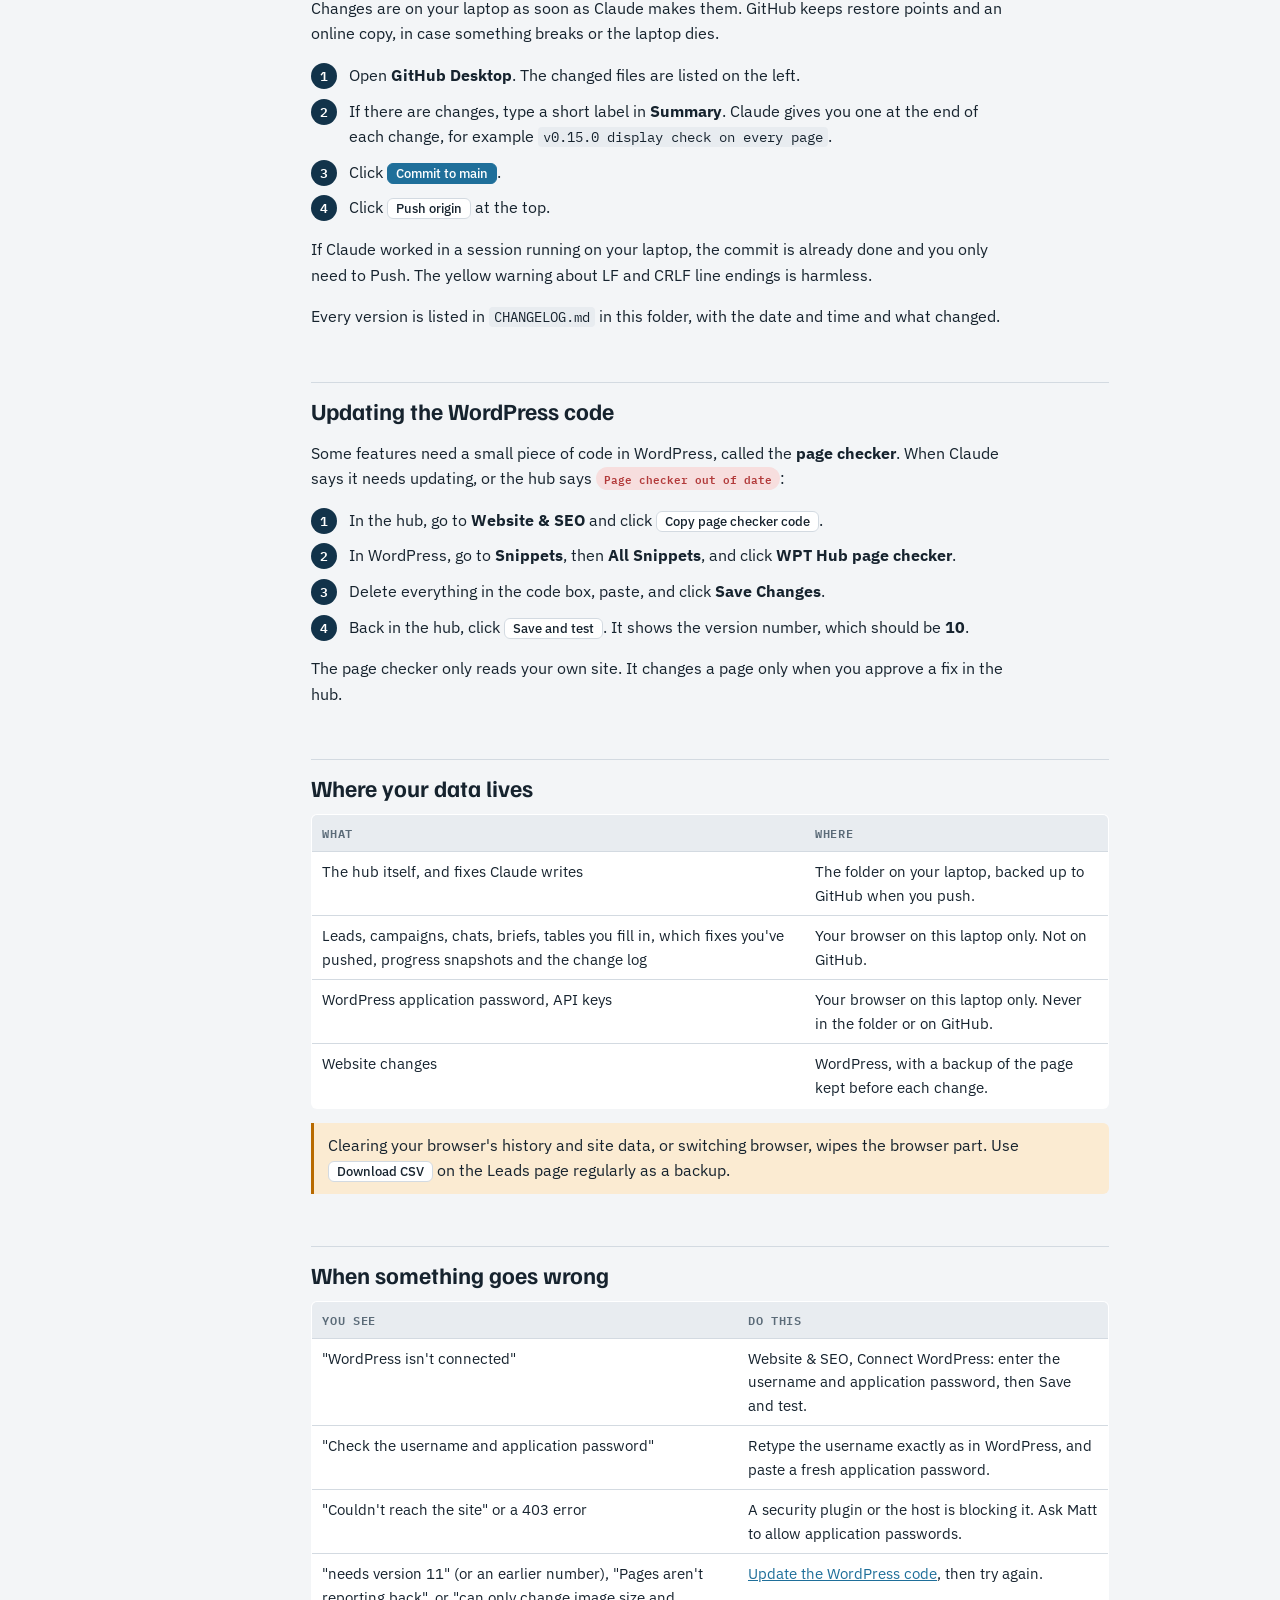
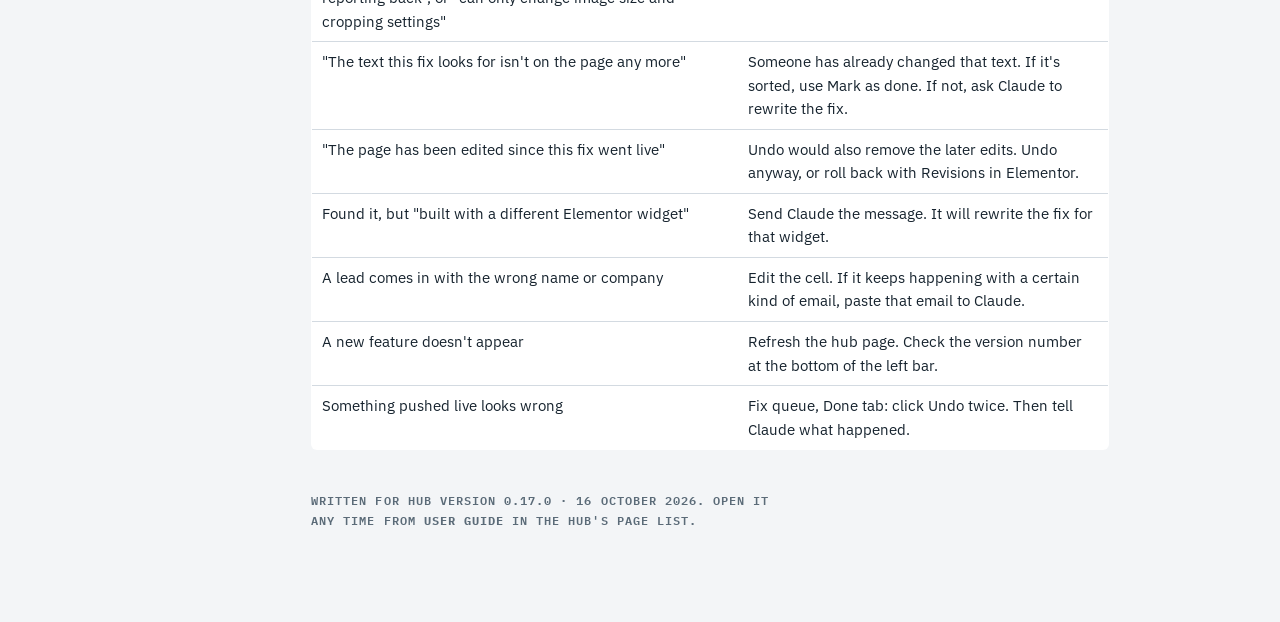
==== commit 3aa57fc0: "v0.23.0: Sitemap and H1 audit fixes push from the queue; blank page names fixed; Copy list for Claud" ====
--- a/USER-GUIDE.html
+++ b/USER-GUIDE.html
@@ -140,7 +140,7 @@
 <table>
   <thead><tr><th>Button</th><th>What happens</th></tr></thead>
   <tbody>
-    <tr><td><span class="btn primary">Approve and push live</span><br><span class="btn primary">Push the fix</span><br><span class="btn primary">Approve and fix the image</span><br><span class="btn primary">Approve and fix the layout</span><br><span class="btn primary">Approve and fix the punctuation</span><br><span class="btn primary">Approve and fix the text size</span><br><span class="btn primary">Approve and add the FAQ to the page</span></td><td>Changes the live website. A backup is kept, and Undo puts it back.</td></tr>
+    <tr><td><span class="btn primary">Approve and push live</span><br><span class="btn primary">Push the fix</span><br><span class="btn primary">Approve and fix the image</span><br><span class="btn primary">Approve and fix the layout</span><br><span class="btn primary">Approve and fix the punctuation</span><br><span class="btn primary">Approve and fix the text size</span><br><span class="btn primary">Approve and add the FAQ to the page</span><br><span class="btn primary">Approve and make it the H1</span></td><td>Changes the live website. A backup is kept, and Undo puts it back.</td></tr>
     <tr><td><span class="btn primary">Approve and unpublish</span></td><td>Turns a page into a draft. Nothing is deleted. Undo republishes it.</td></tr>
     <tr><td><span class="btn primary">Push new page build for review</span></td><td>Makes a new <b>draft</b> page. Never live until you publish it in WordPress.</td></tr>
     <tr><td><span class="btn">Run audit now</span>, <span class="btn">Check every page</span>, <span class="btn">Run speed check on all pages</span>, <span class="btn">Refresh</span>, <span class="btn">Check the look</span></td><td>Read-only. Safe any time.</td></tr>
@@ -218,6 +218,7 @@
     <tr><td>Layout fix</td><td>One element's margin, padding or maximum width, to line things up, centre a box or even out spacing. Other sides and settings are kept.</td></tr>
     <tr><td>Text size fix</td><td>One element's font size or line spacing, per screen type. If it uses one of the site's global fonts, that font's settings are copied onto it first, so only the size or spacing changes.</td></tr>
     <tr><td>FAQ block</td><td>Adds a heading and a set of questions and answers (an Elementor accordion with FAQ schema switched on) to the page, usually just above "Why switch to West Pier". Edit any question or answer in the box first, keeping the Q: and A: labels. Pushing again replaces the block rather than adding a second one. Undo takes it off. Needs page checker version 11.</td></tr>
+    <tr><td>H1 fix</td><td>Makes the first heading on a page its main H1. The wording doesn't change. The card shows which heading before you approve. It may look bigger afterwards, so check the page. Undo puts it back. Needs page checker version 11.</td></tr>
     <tr><td>Punctuation fix</td><td>Removes a space or line break before a full stop, question mark or similar. The words don't change.</td></tr>
     <tr><td>New page build</td><td>Copies an existing page's design into a new draft and fills it with new text. Gives you a preview link.</td></tr>
     <tr><td>Steps</td><td>Things the hub can't do itself yet. Follow the steps, then <span class="btn">Mark as done</span>.</td></tr>
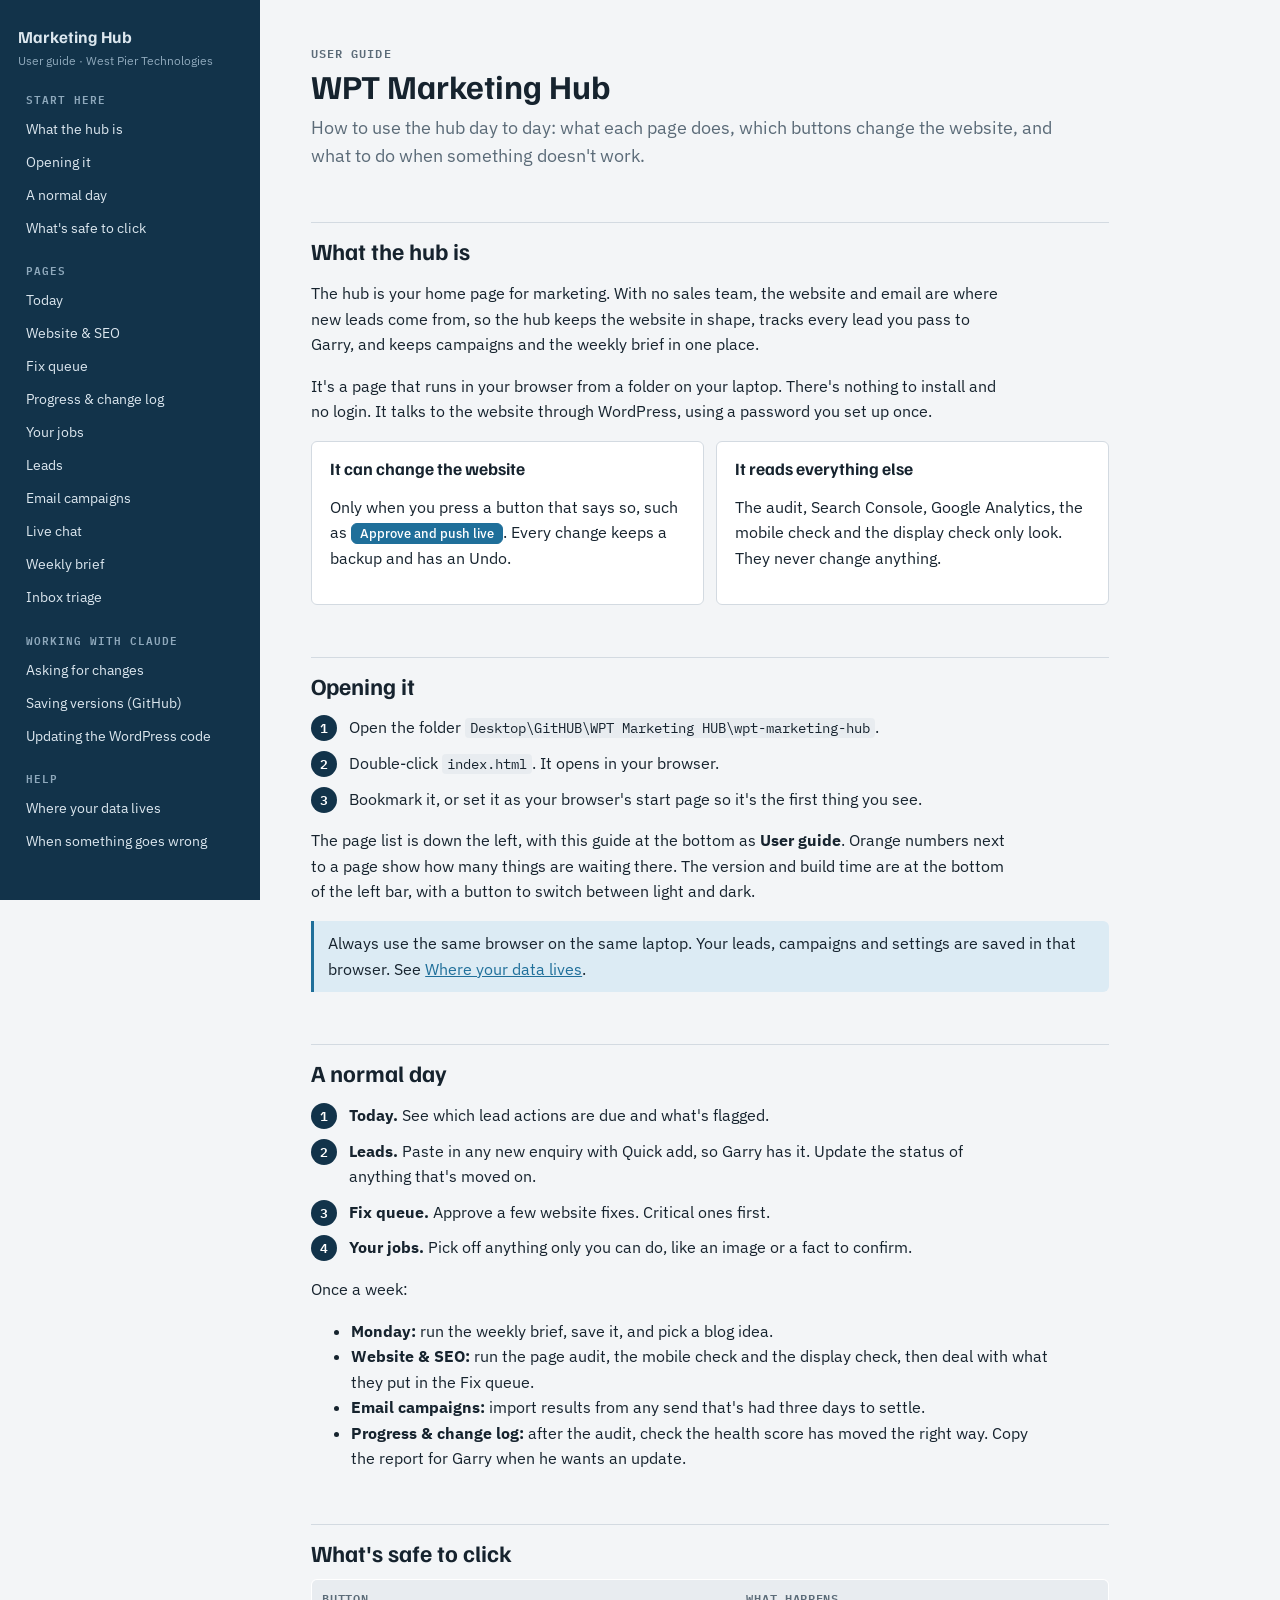
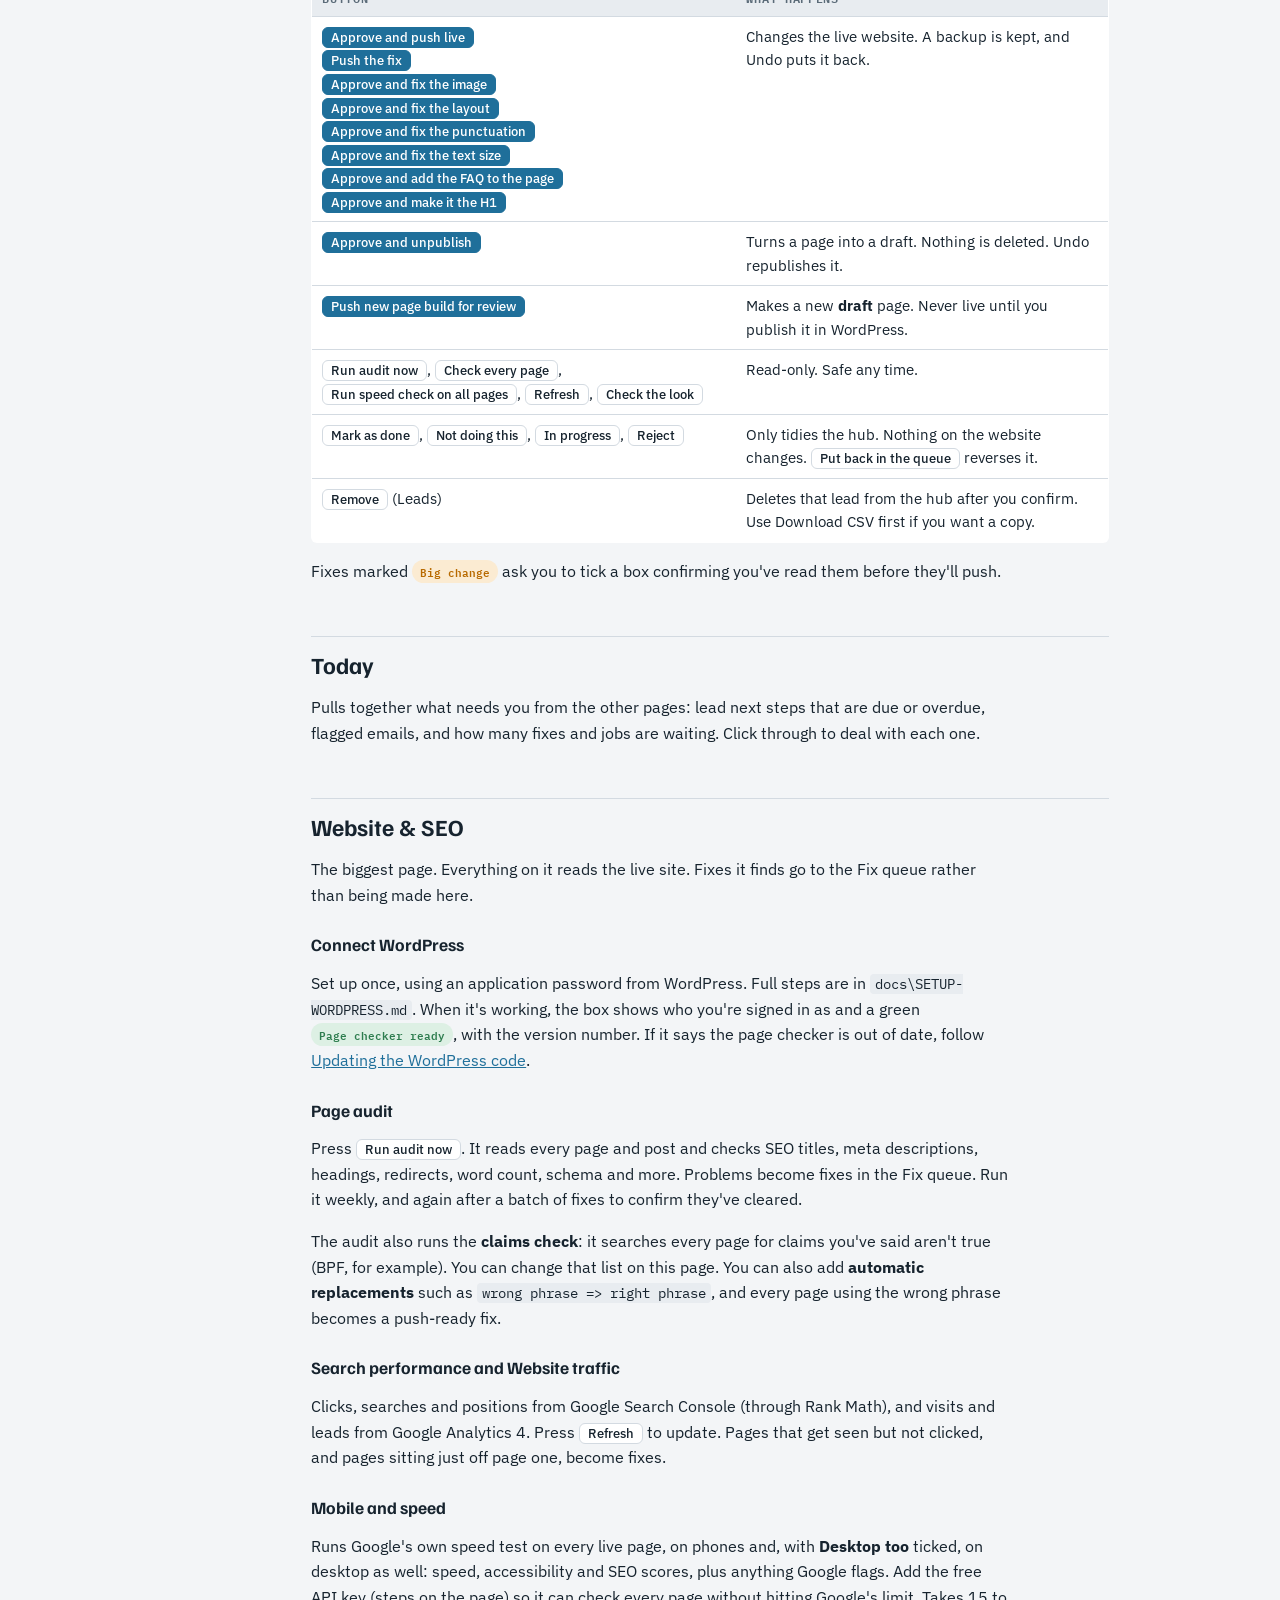
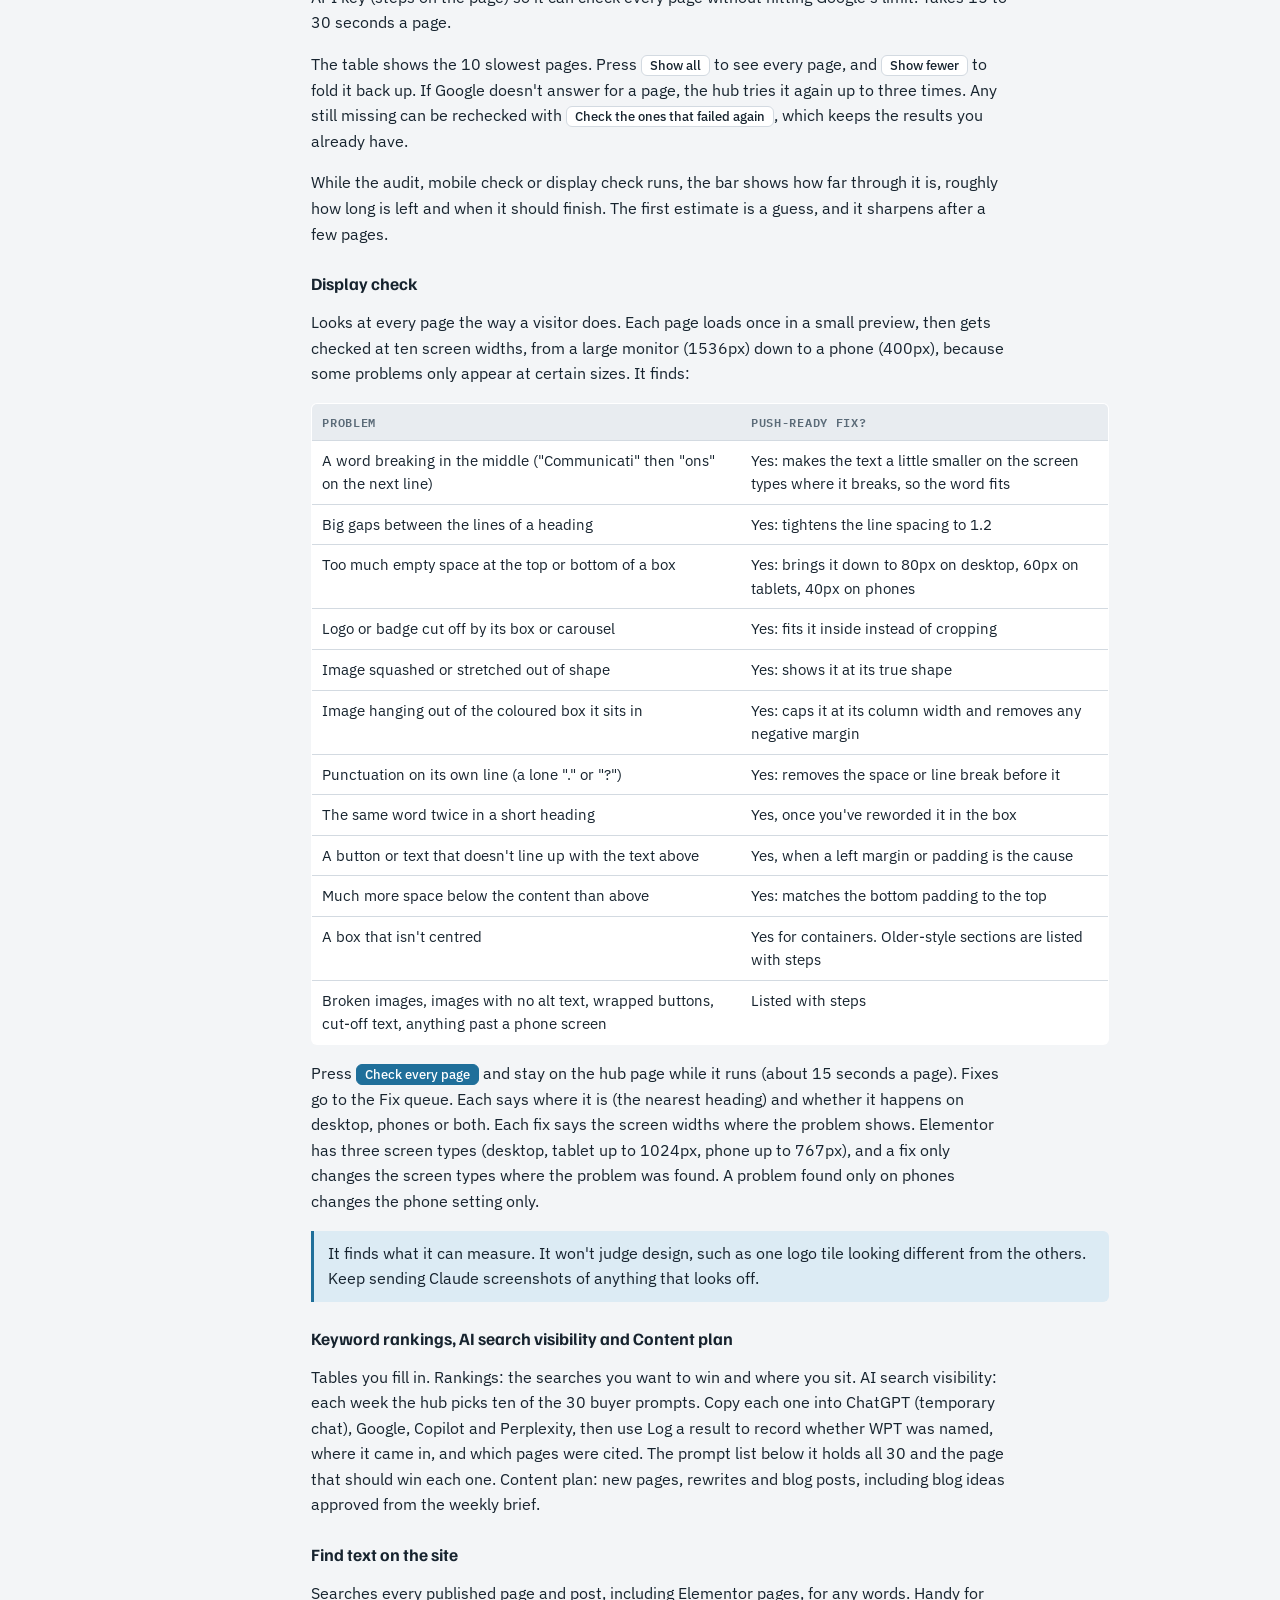
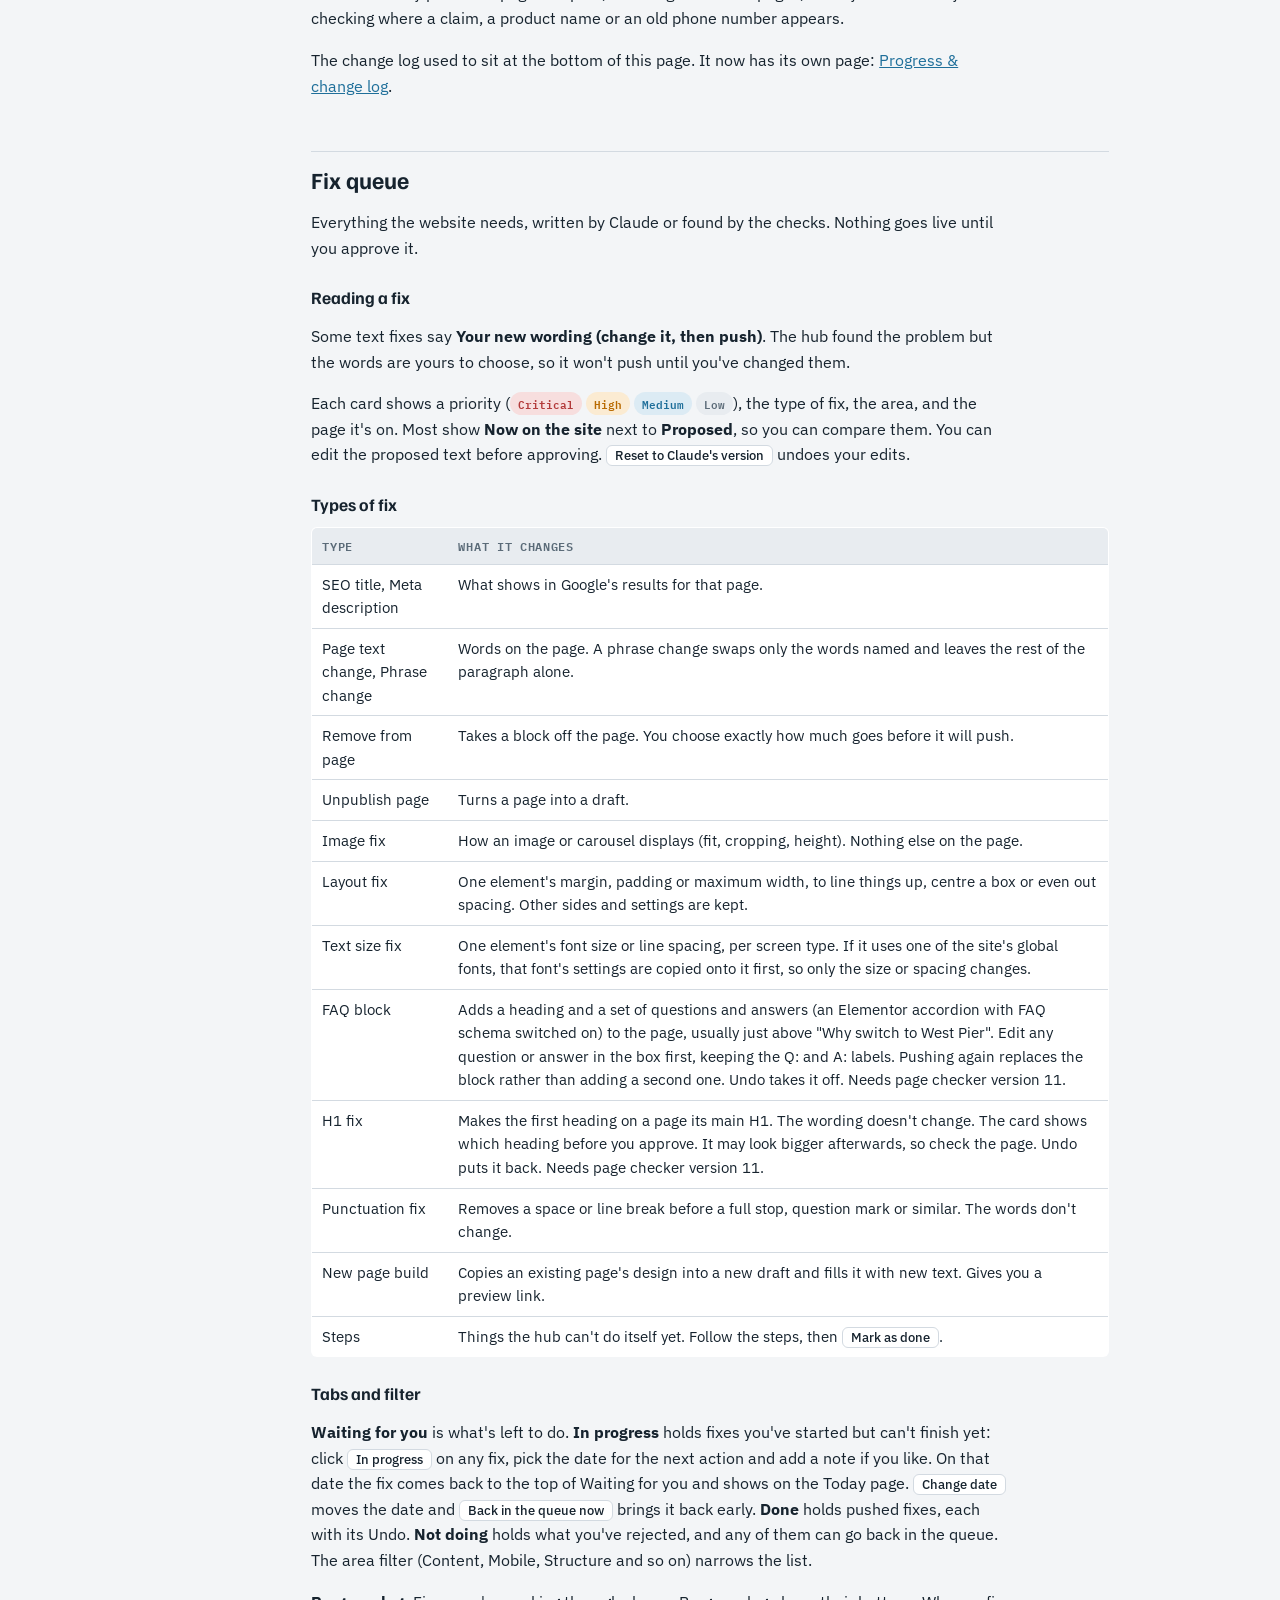
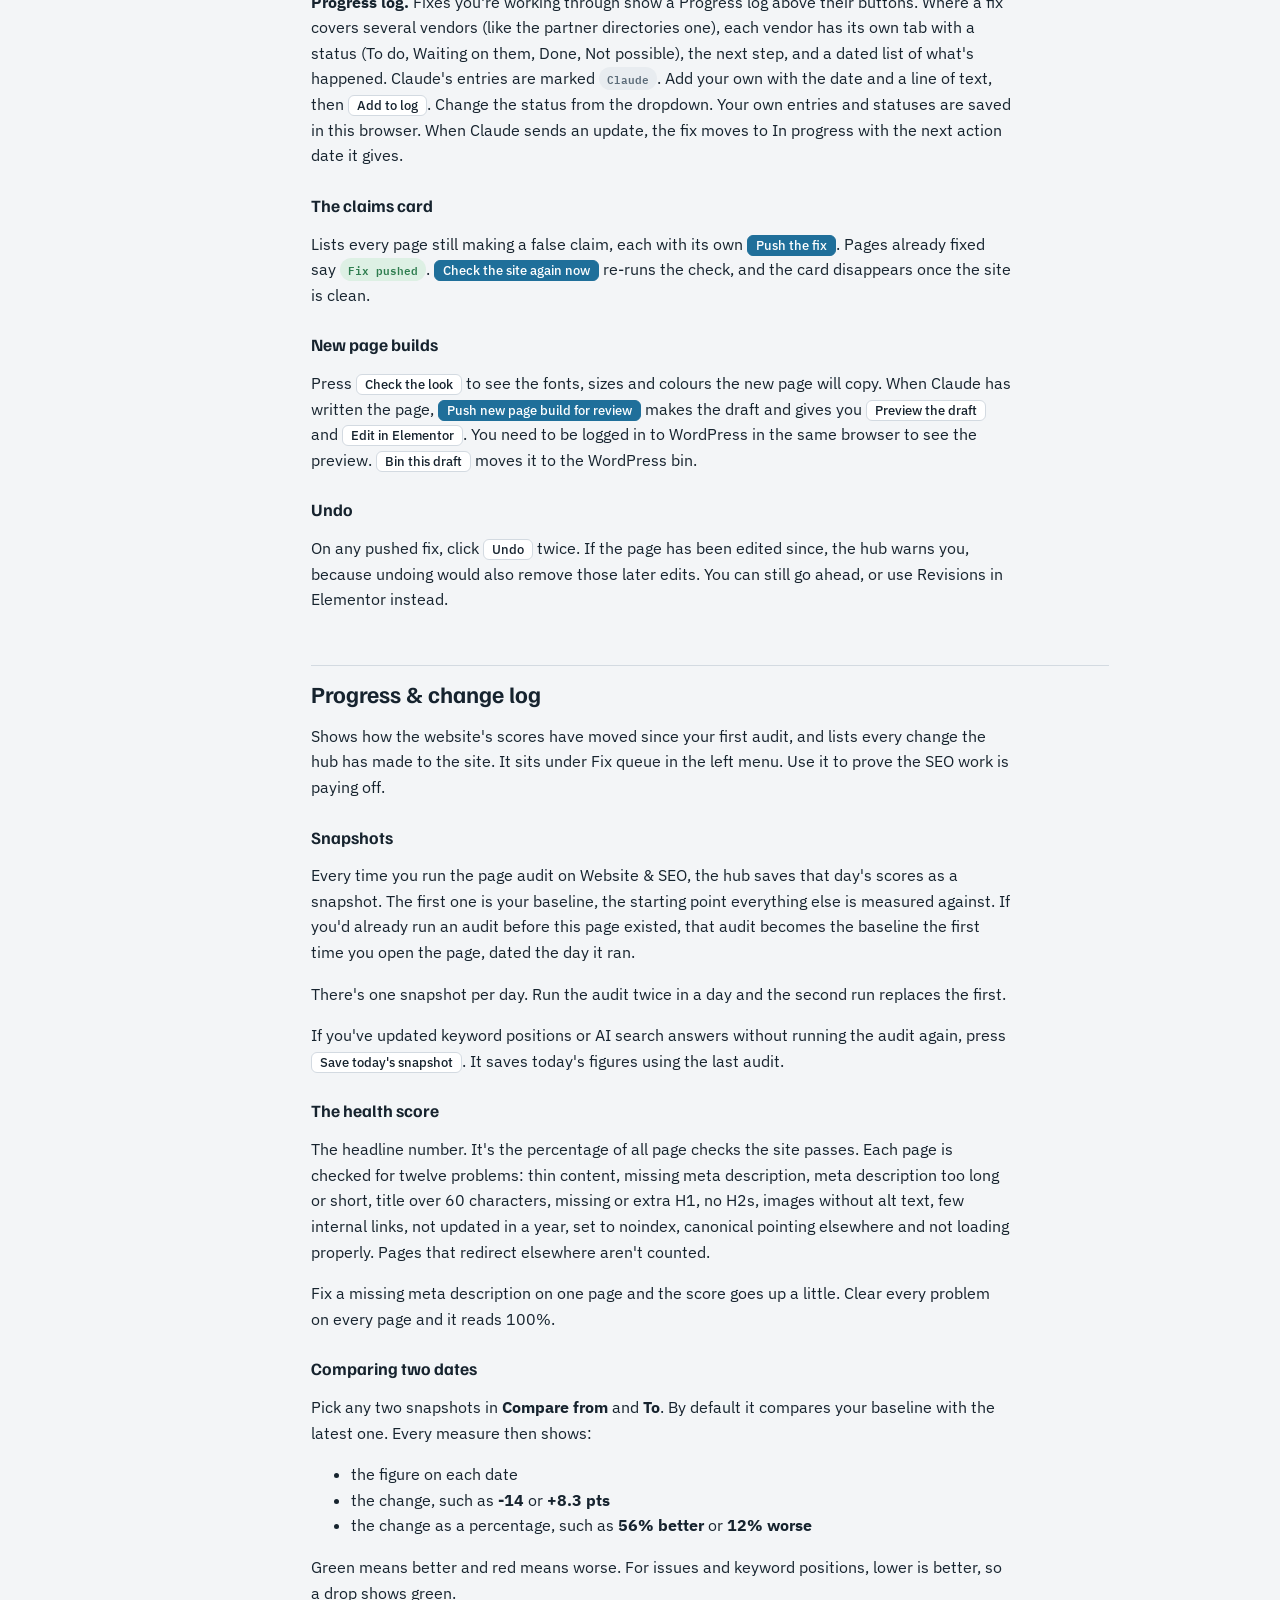
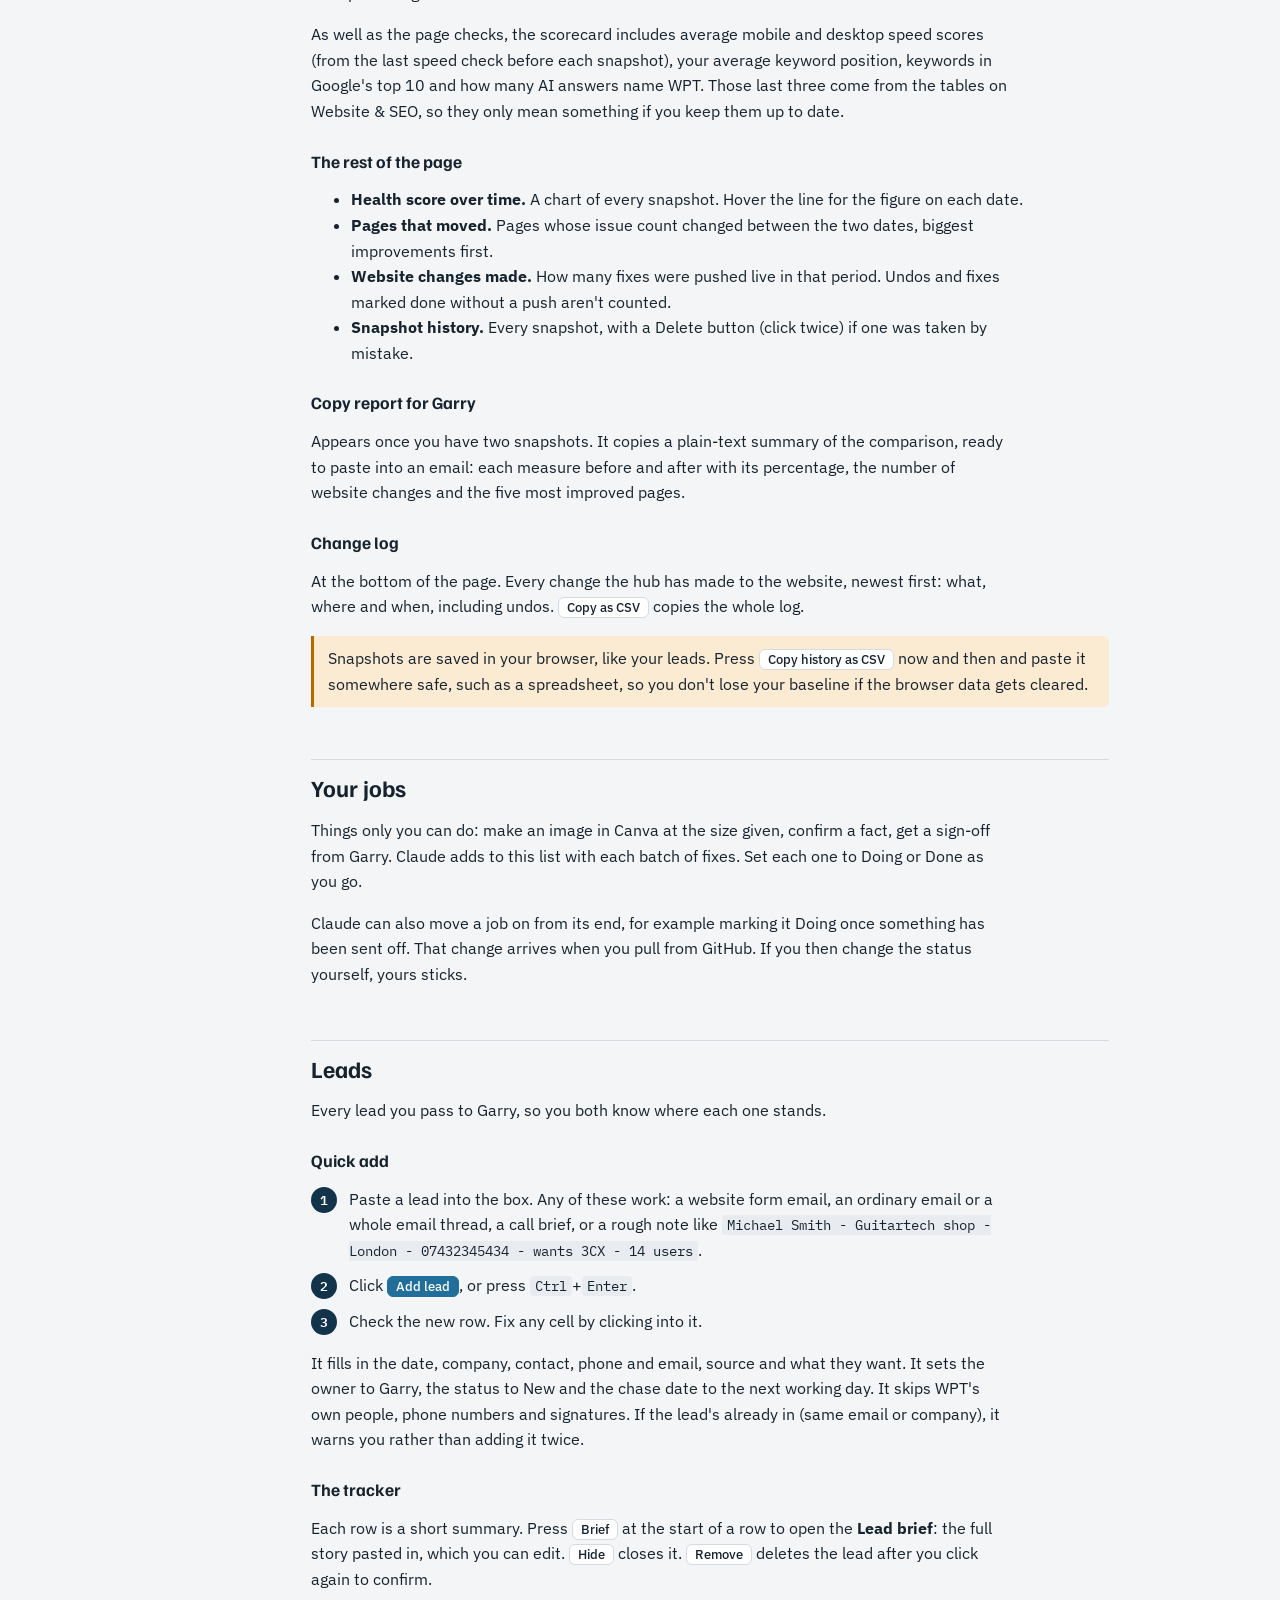
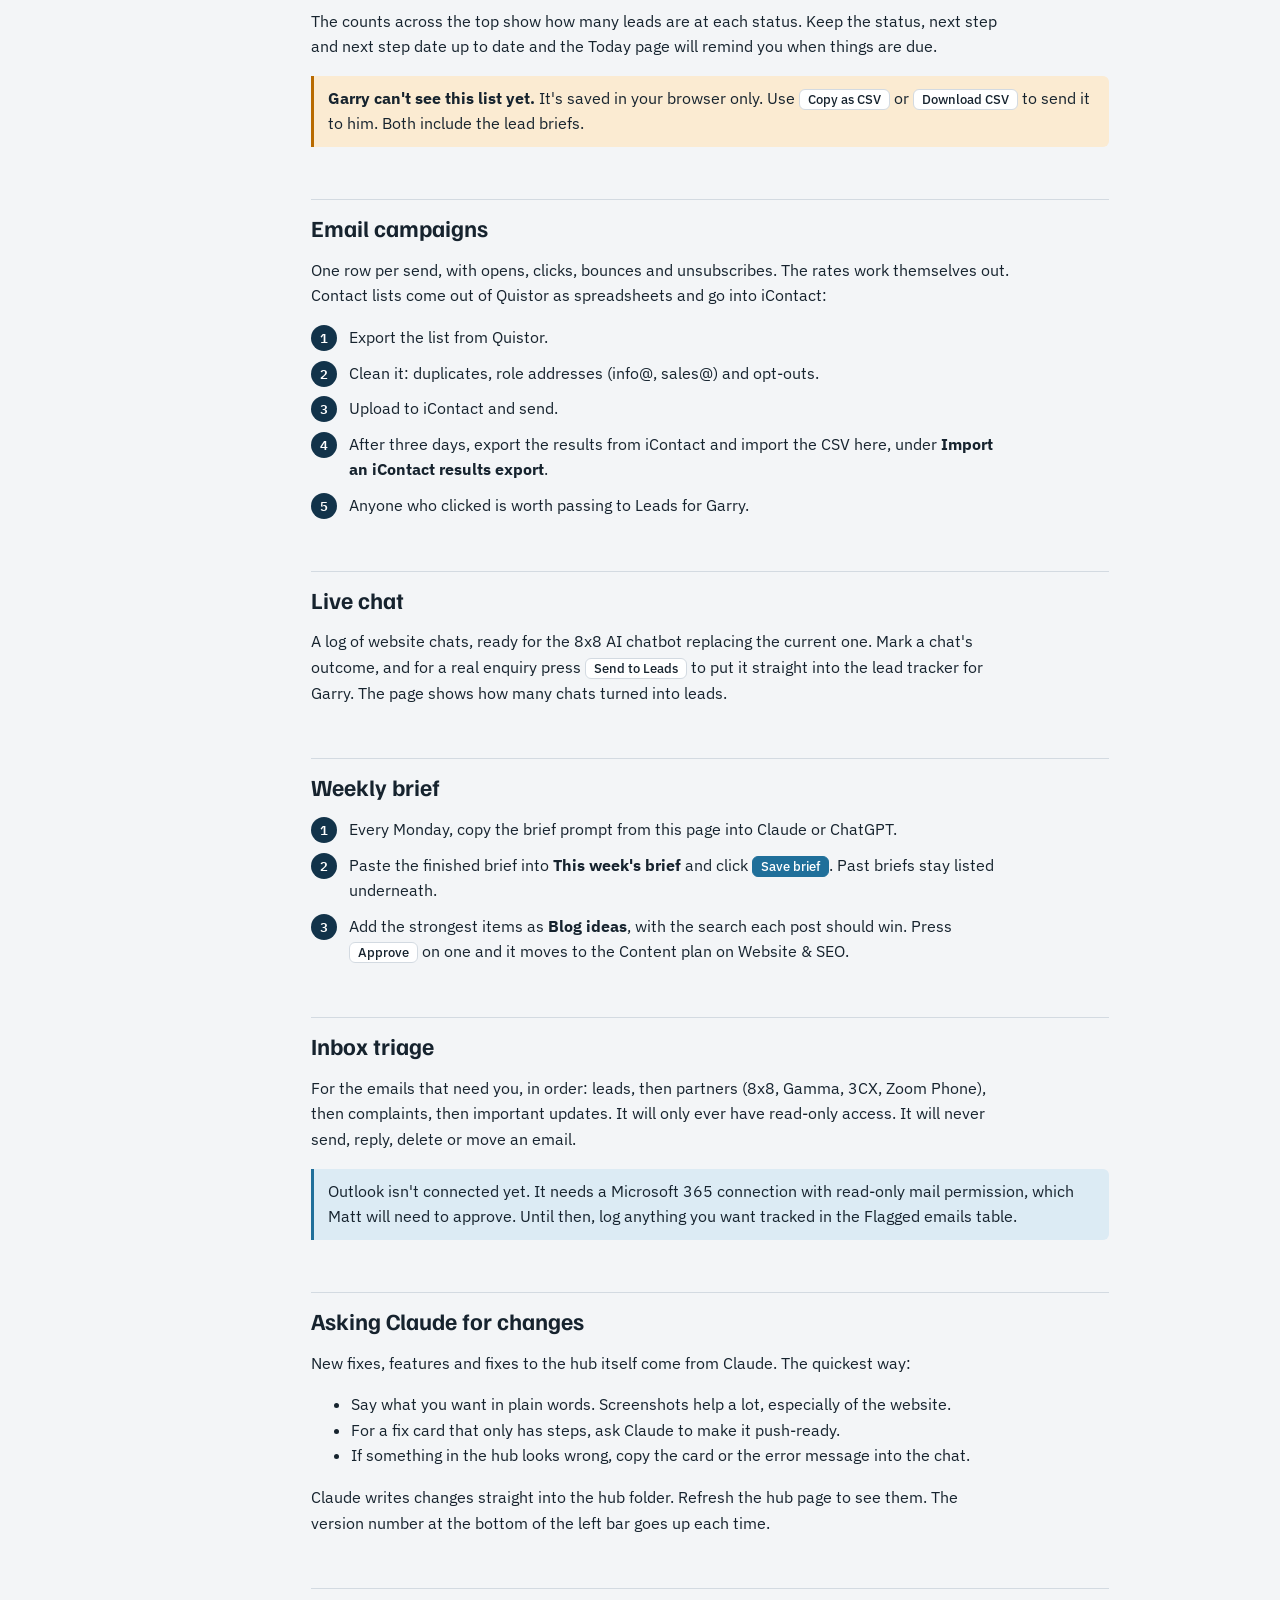
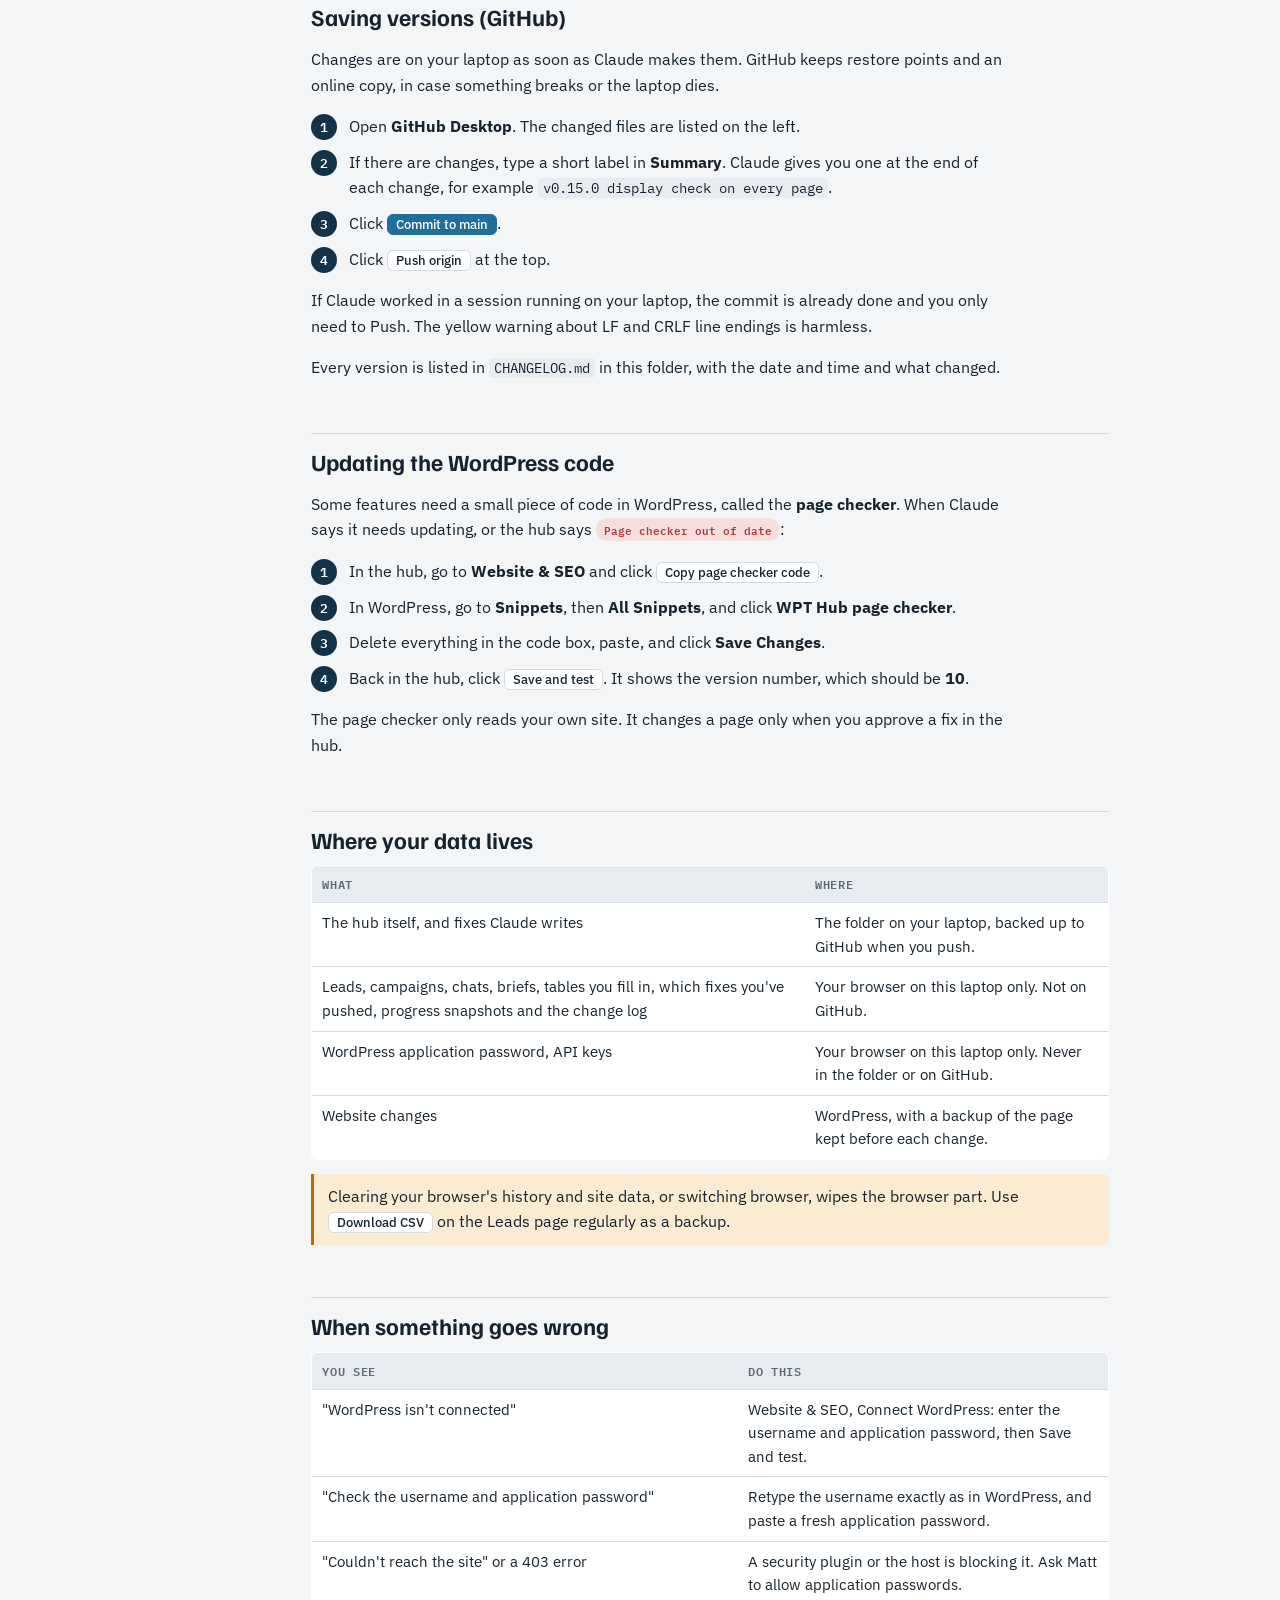
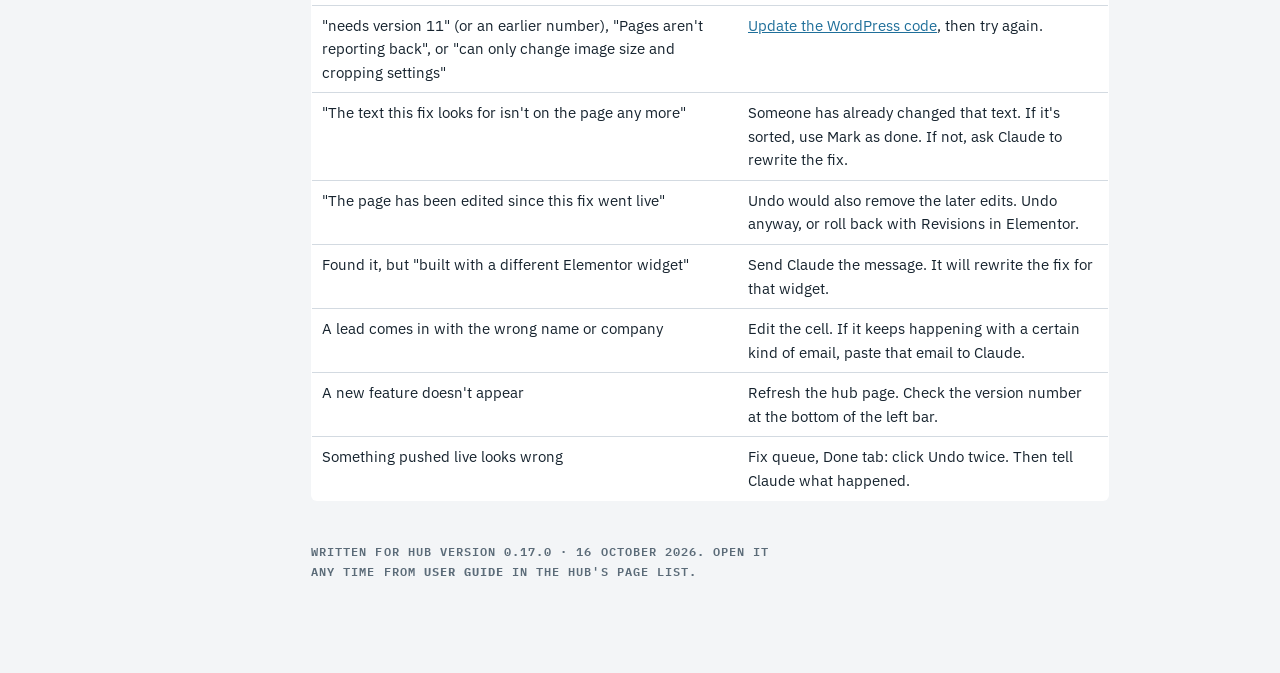
==== commit e190f804: "v0.24.0: AI visibility prompt list, weekly rotation, new result columns, Stage 2 costing job Co-Auth" ====
--- a/USER-GUIDE.html
+++ b/USER-GUIDE.html
@@ -194,7 +194,7 @@
 <div class="note">It finds what it can measure. It won't judge design, such as one logo tile looking different from the others. Keep sending Claude screenshots of anything that looks off.</div>
 
 <h3>Keyword rankings, AI search visibility and Content plan</h3>
-<p>Tables you fill in. Rankings: the searches you want to win and where you sit. AI search visibility: questions buyers ask ChatGPT, Google AI Overviews and the rest, and whether WPT gets named. Content plan: new pages, rewrites and blog posts, including blog ideas approved from the weekly brief.</p>
+<p>Tables you fill in. Rankings: the searches you want to win and where you sit. AI search visibility: each week the hub picks ten of the 30 buyer prompts. Copy each one into ChatGPT (temporary chat), Google, Copilot and Perplexity, then use Log a result to record whether WPT was named, where it came in, and which pages were cited. The prompt list below it holds all 30 and the page that should win each one. Content plan: new pages, rewrites and blog posts, including blog ideas approved from the weekly brief.</p>
 
 <h3>Find text on the site</h3>
 <p>Searches every published page and post, including Elementor pages, for any words. Handy for checking where a claim, a product name or an old phone number appears.</p>
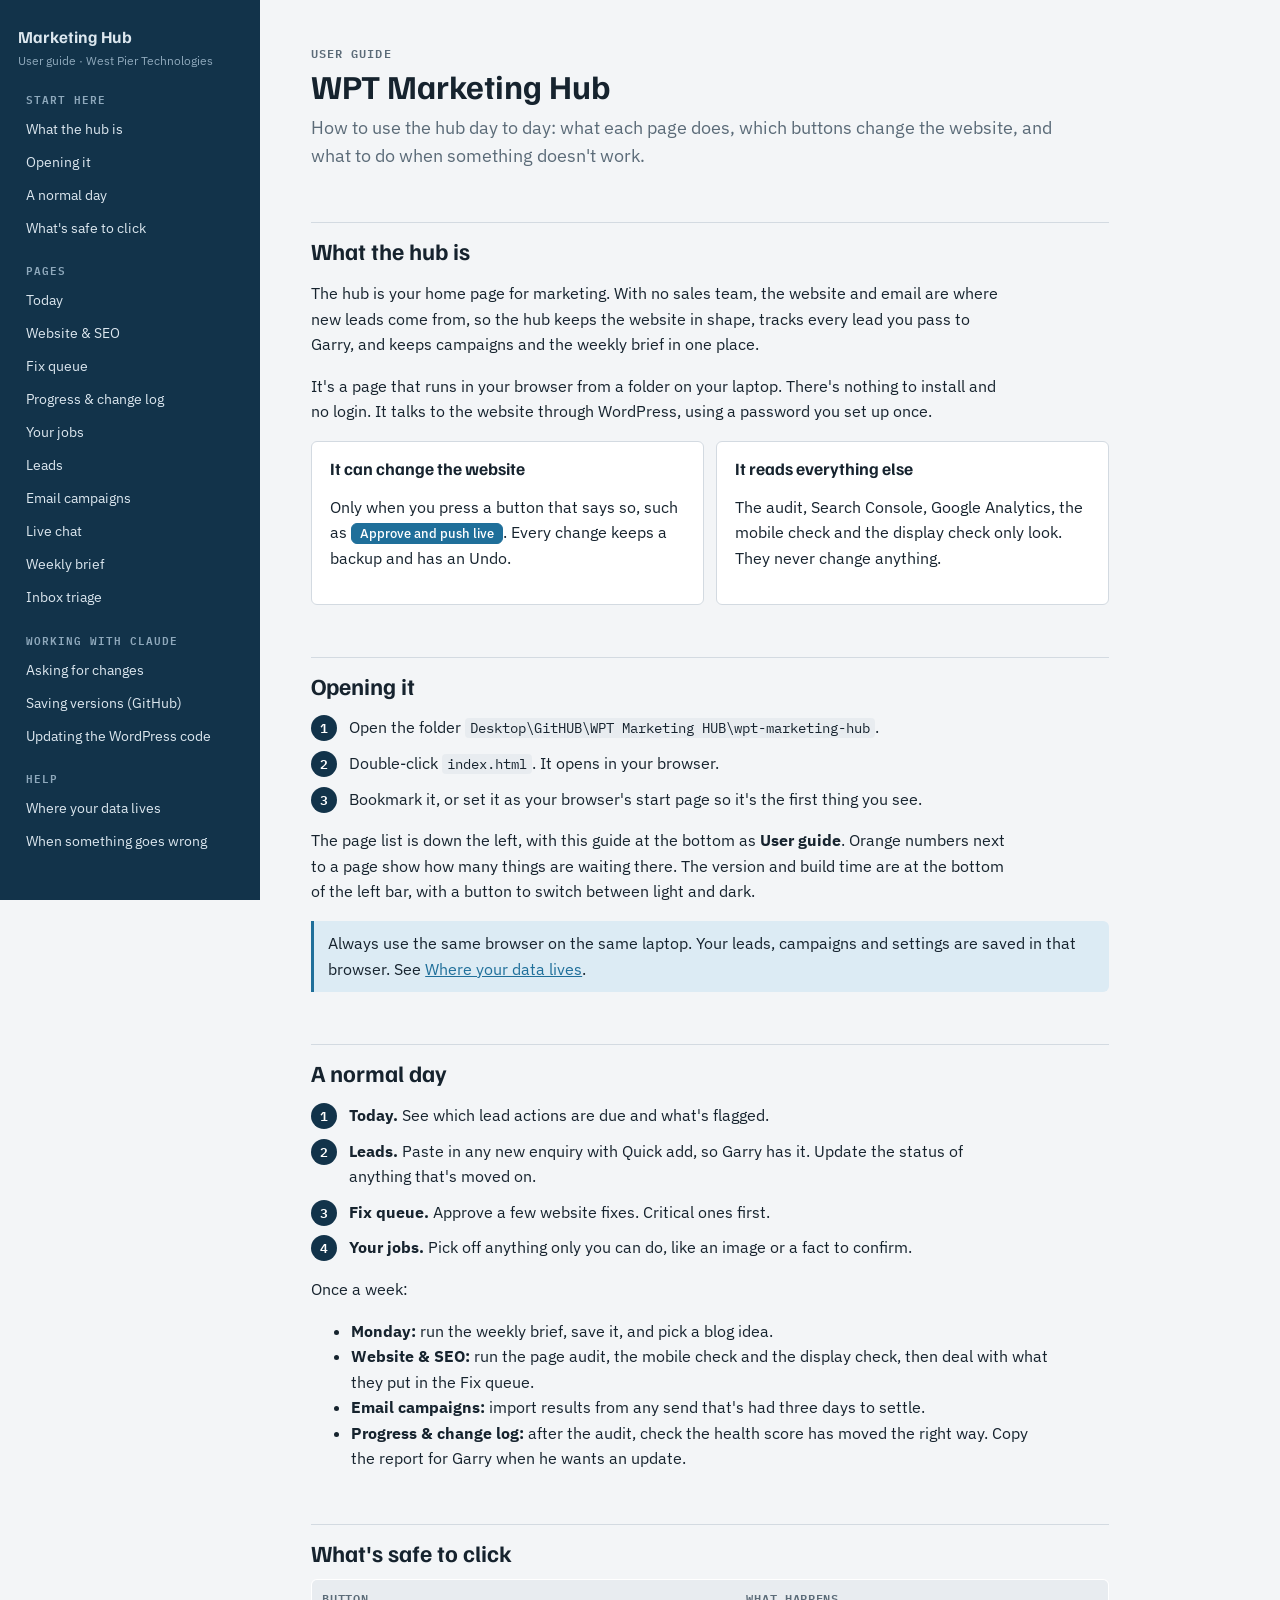
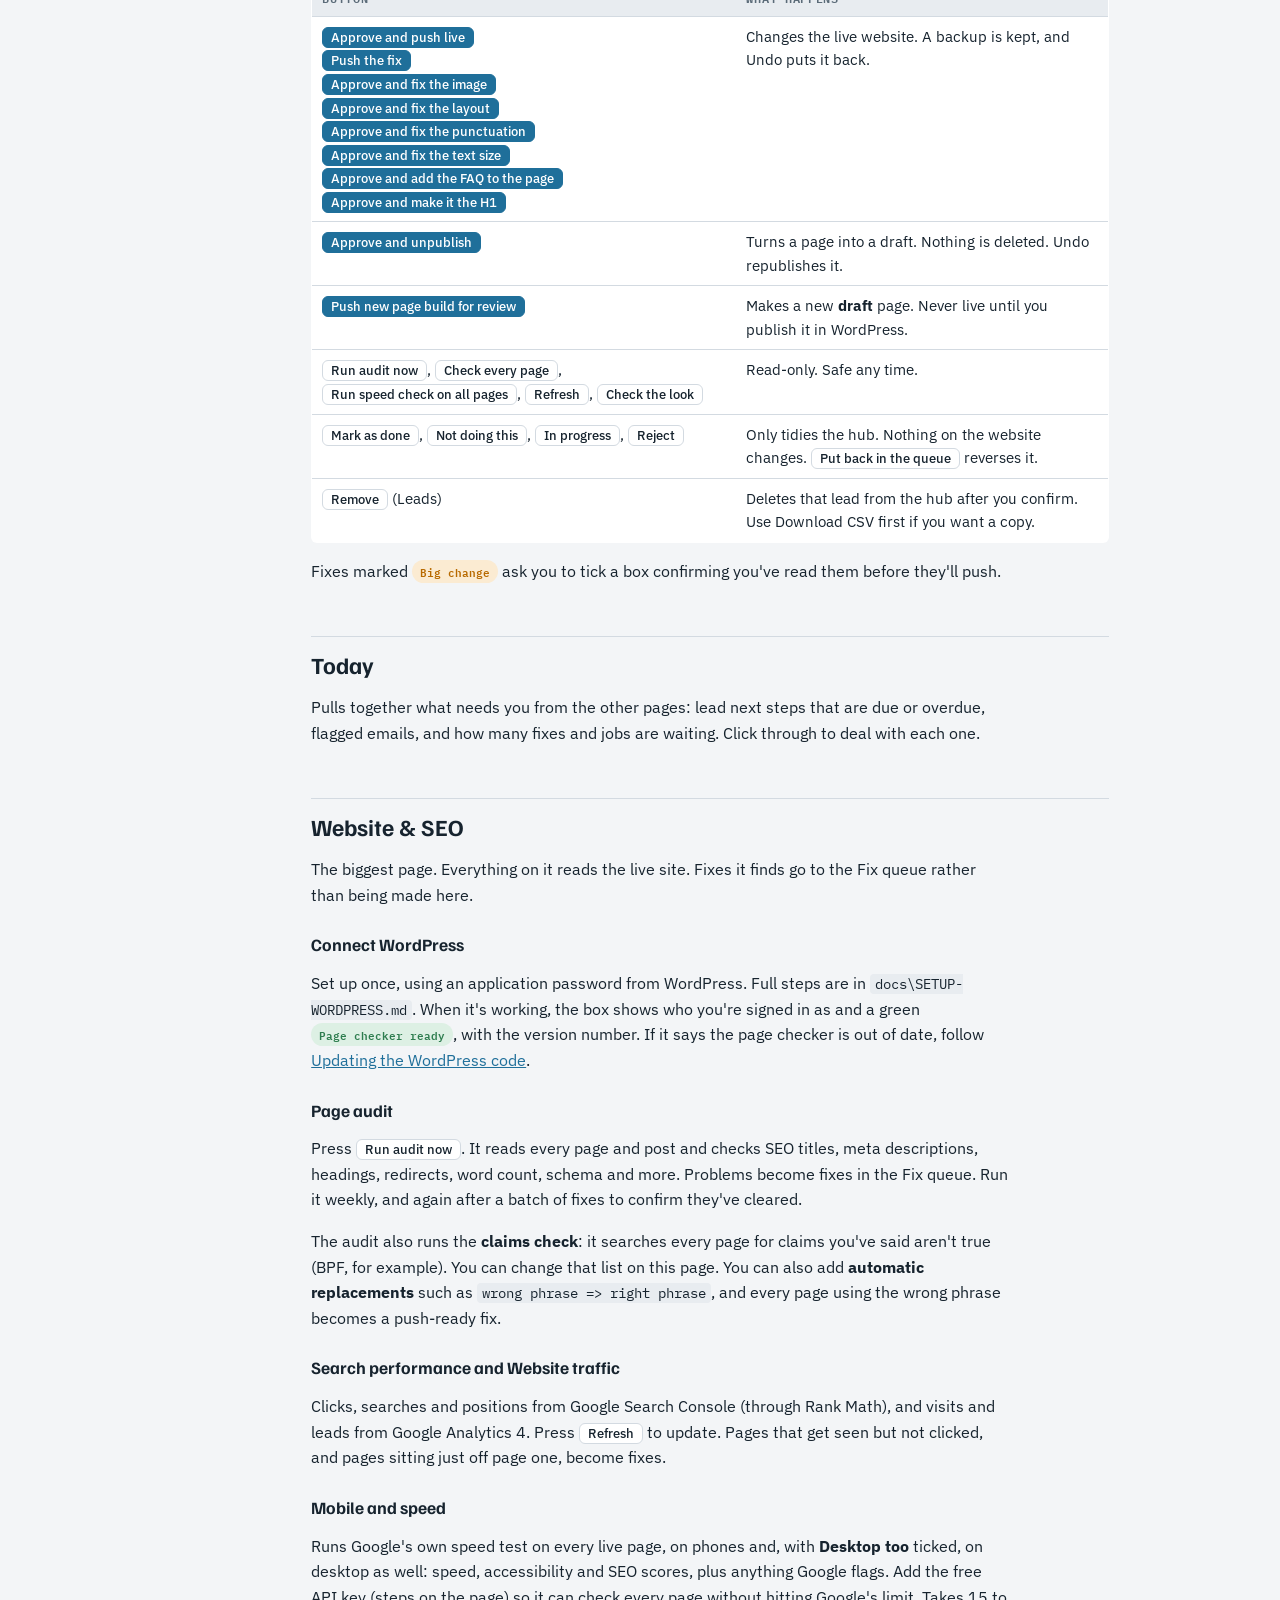
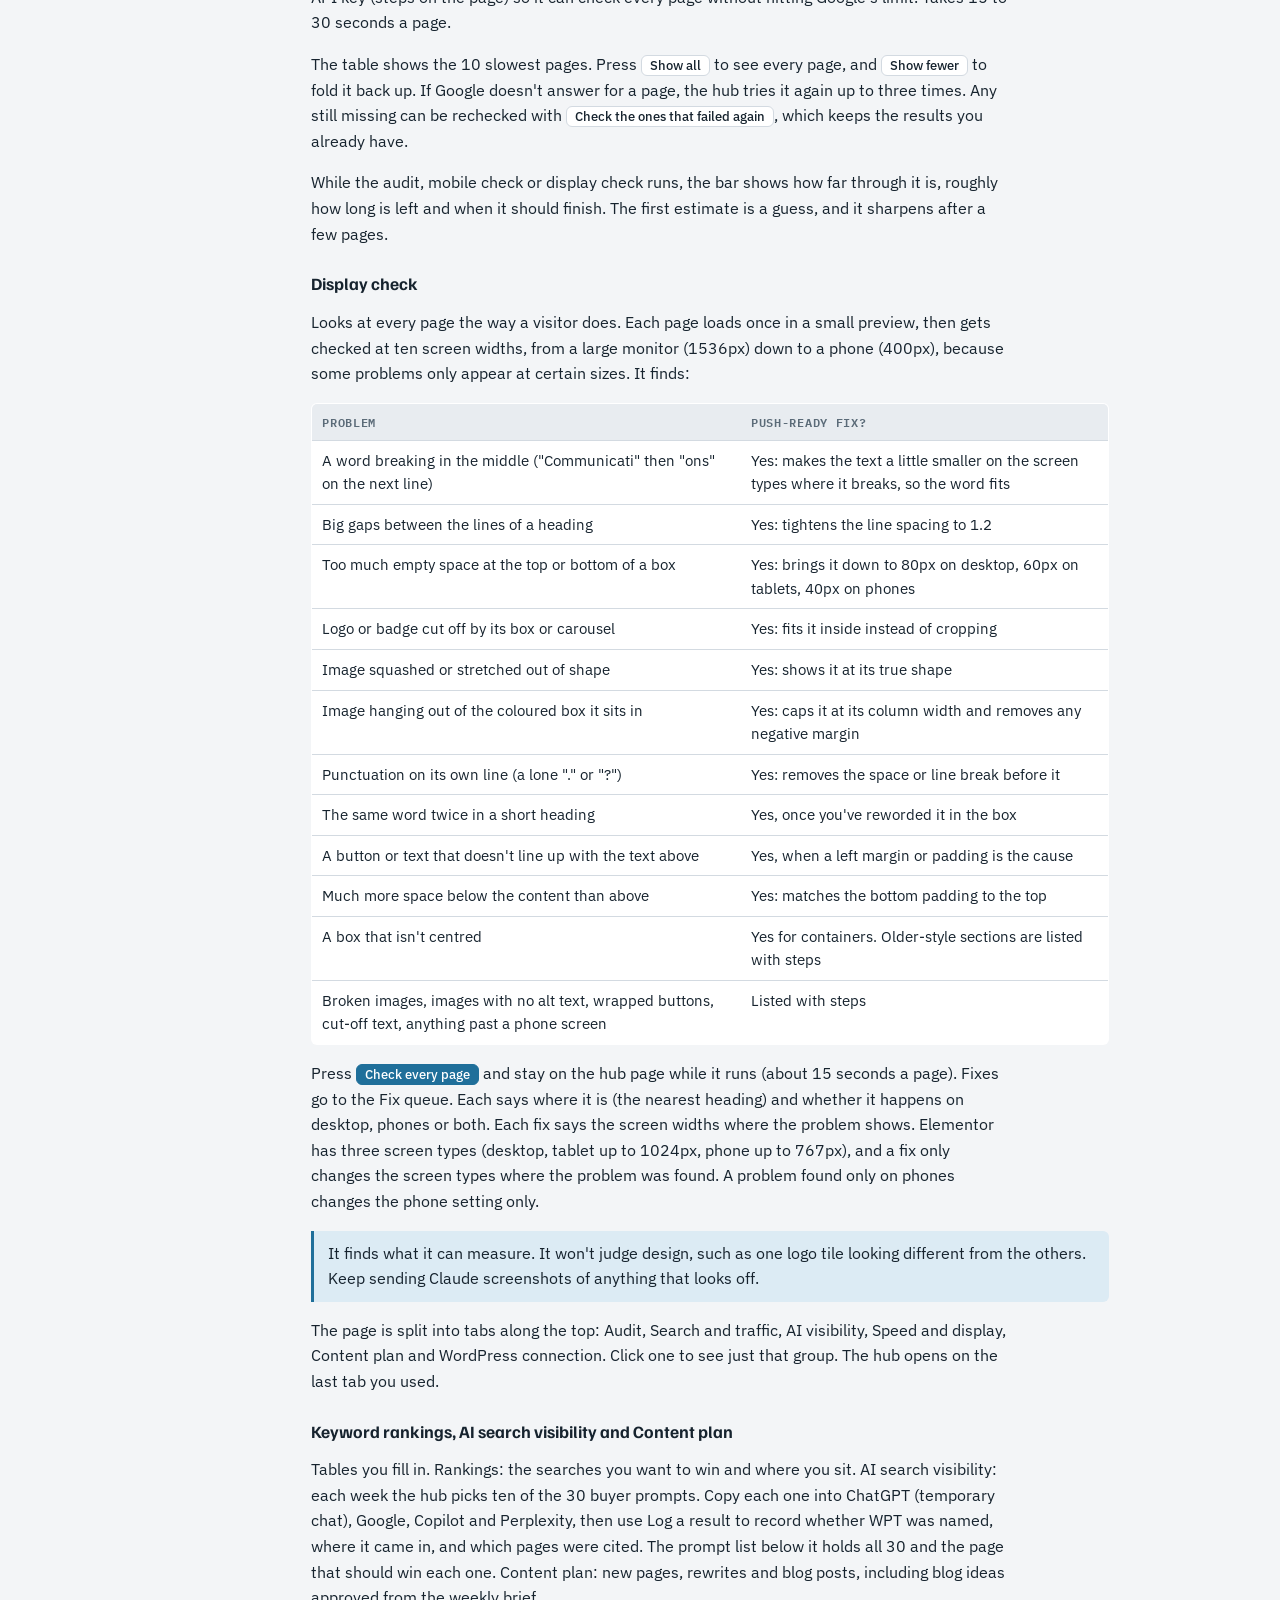
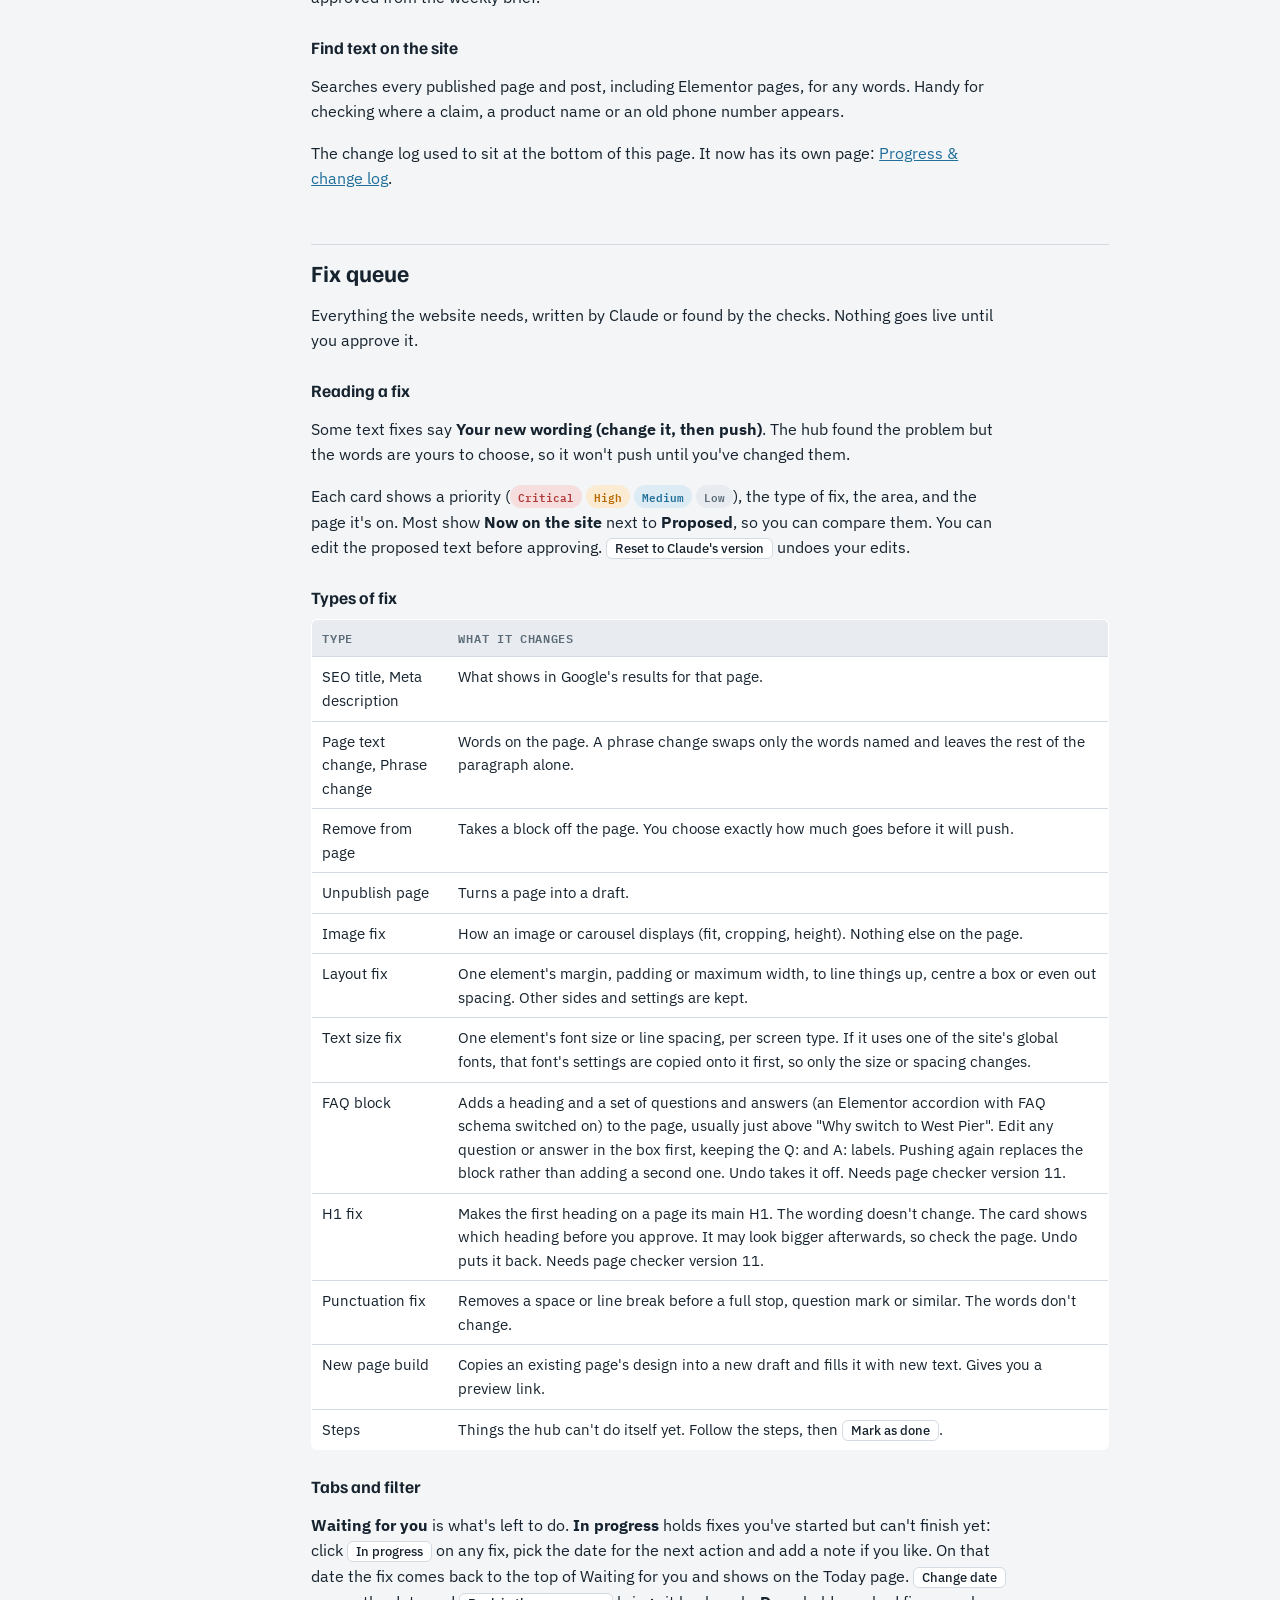
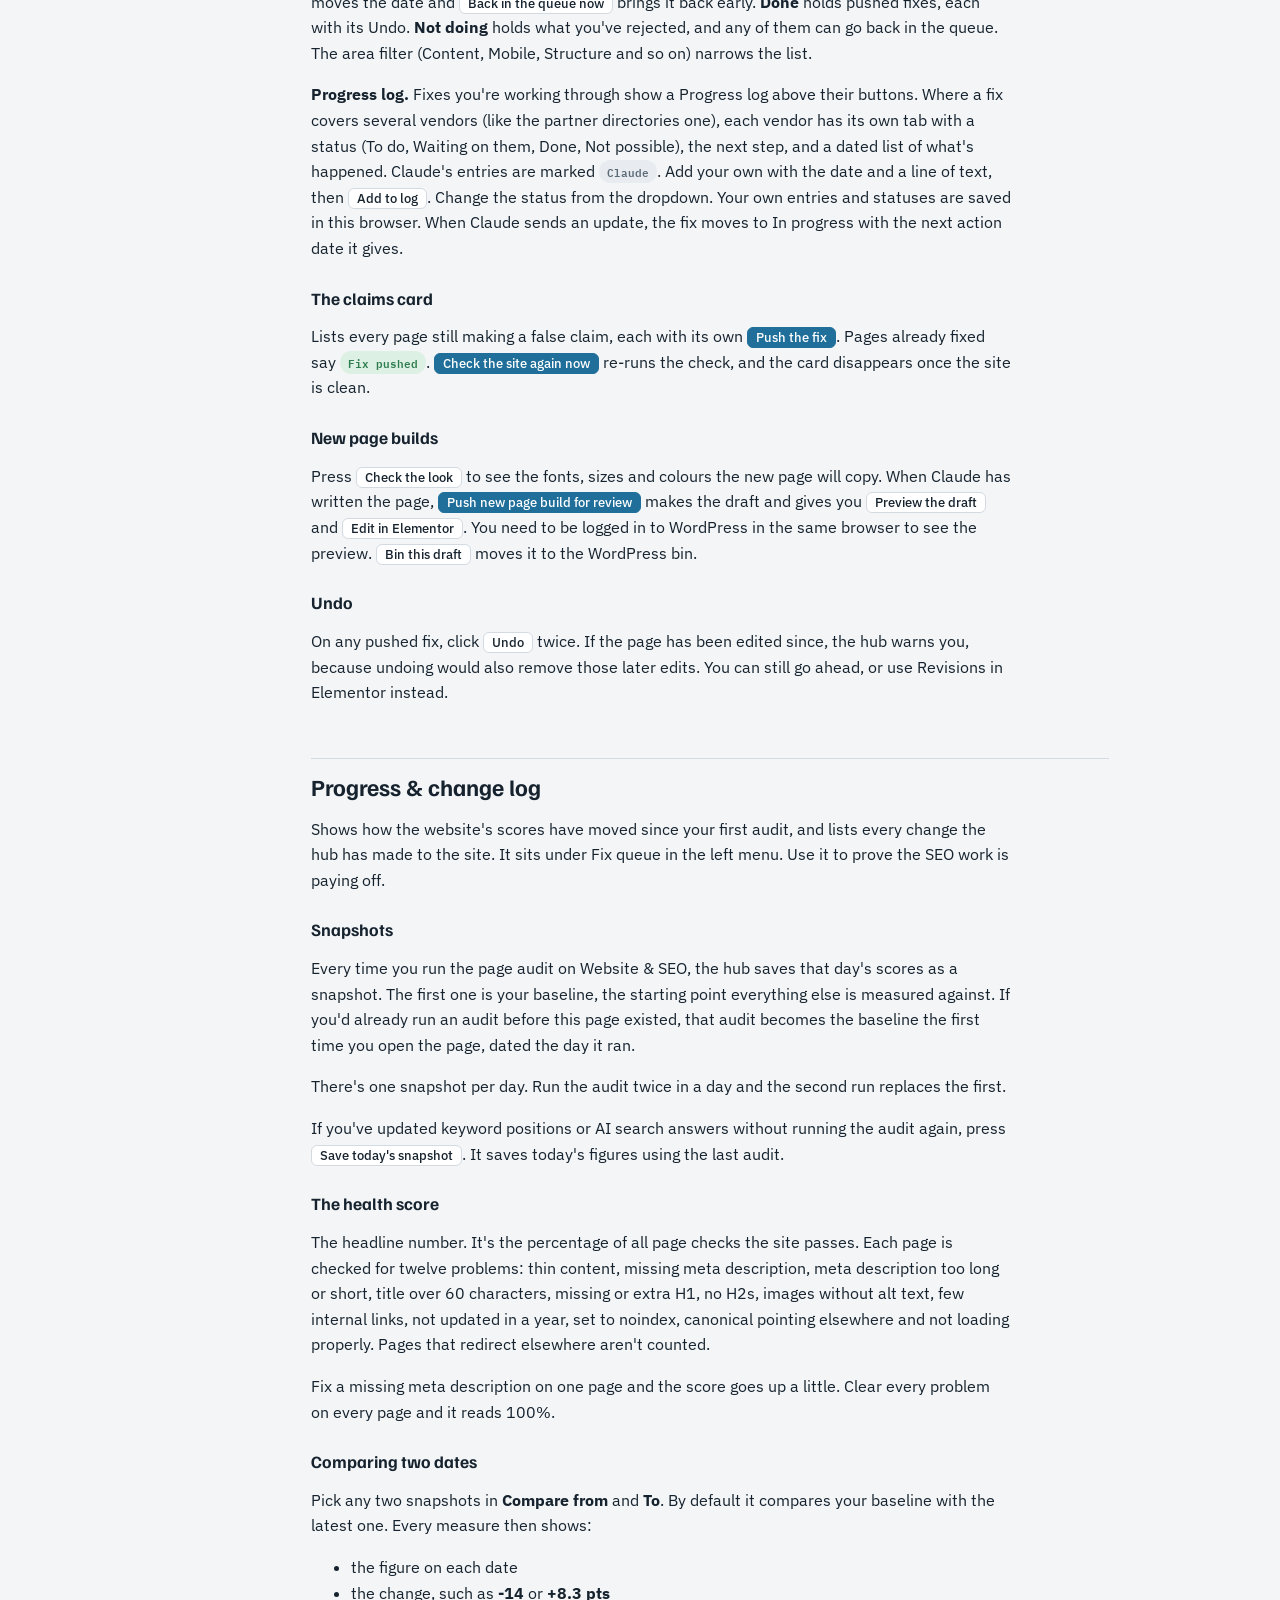
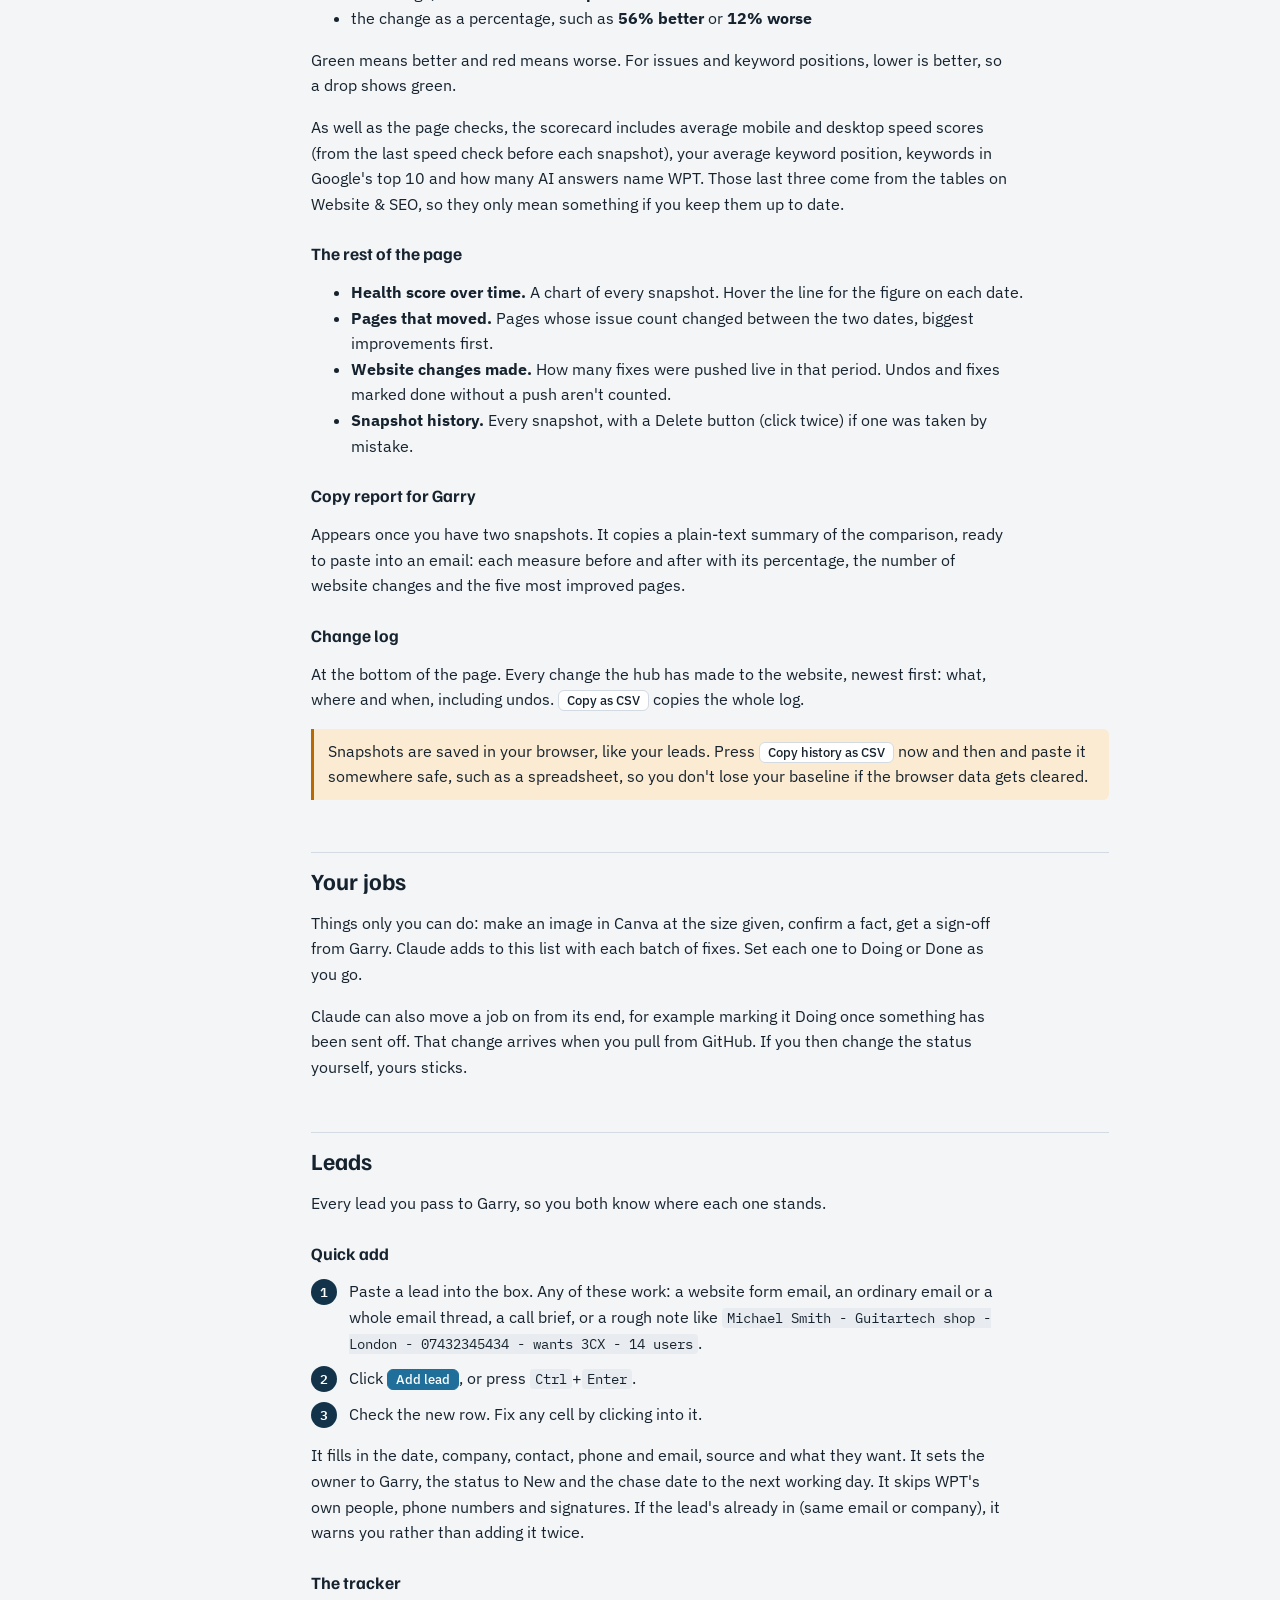
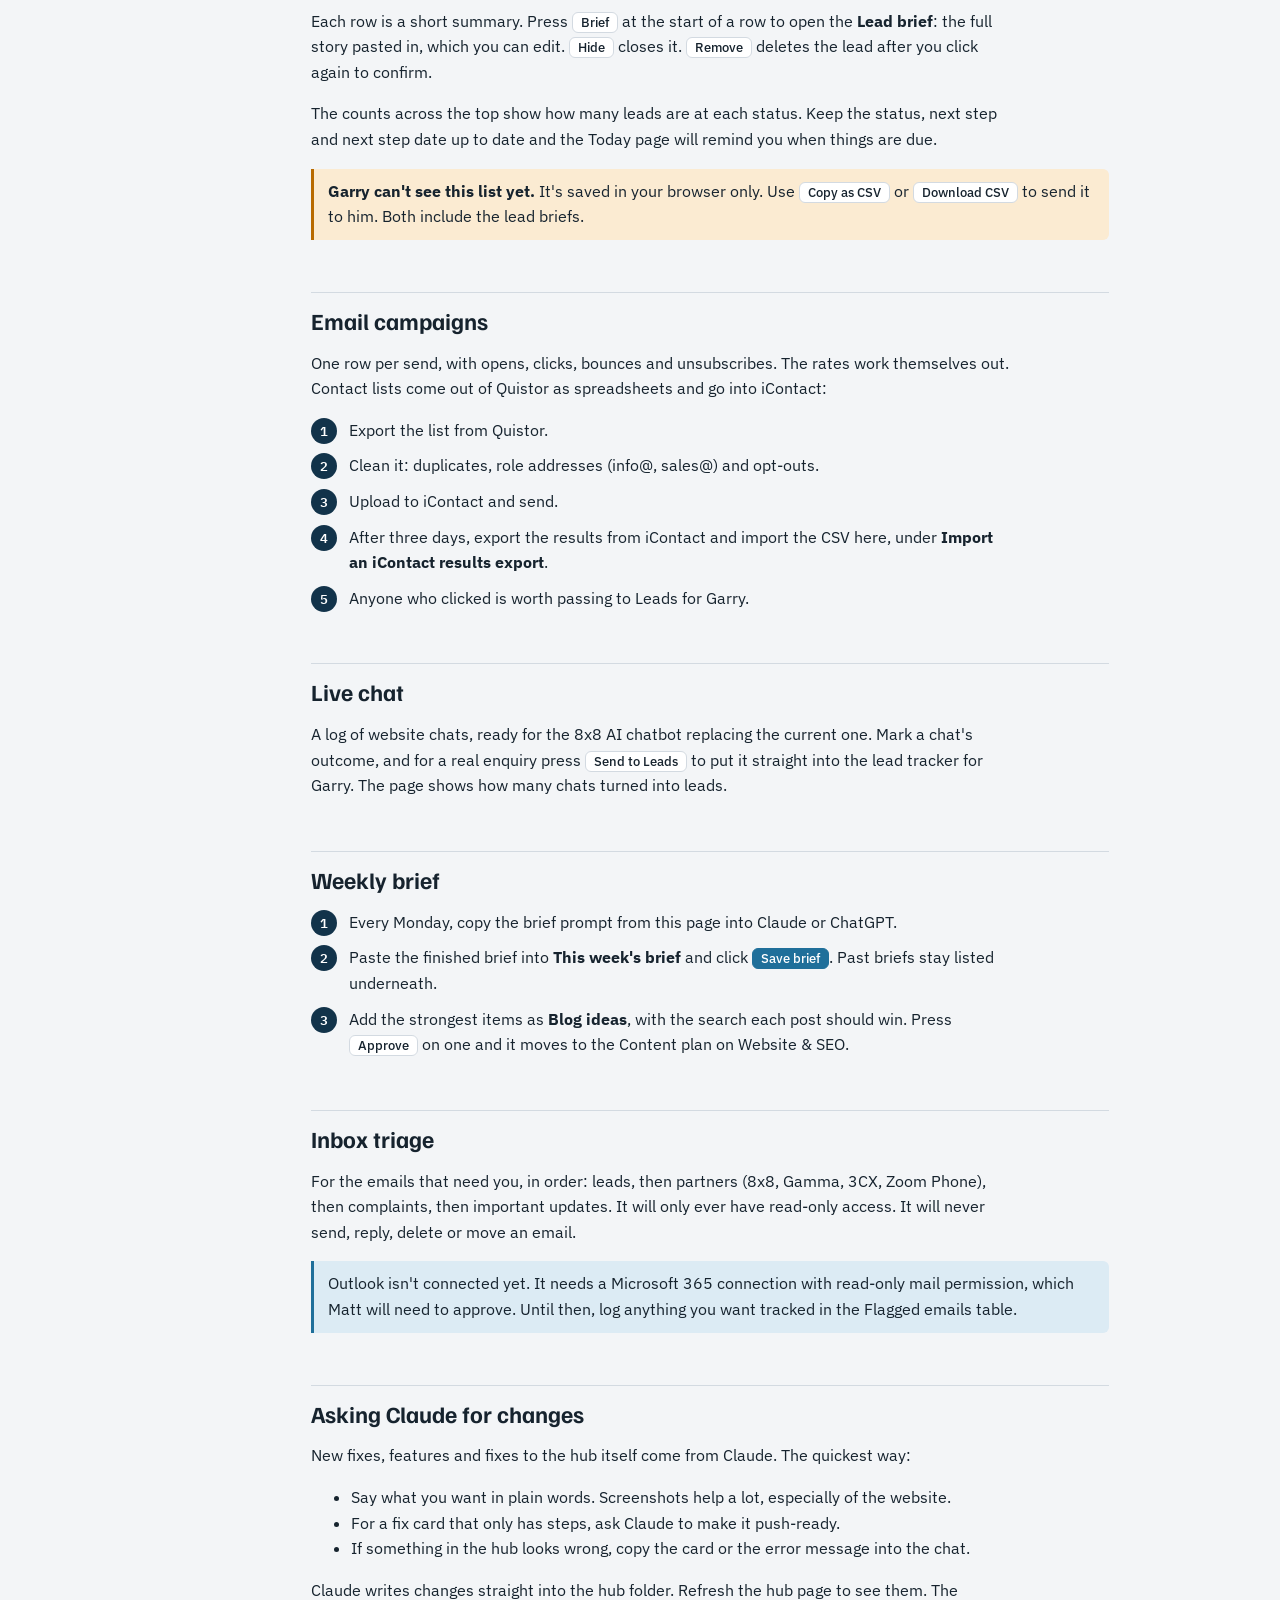
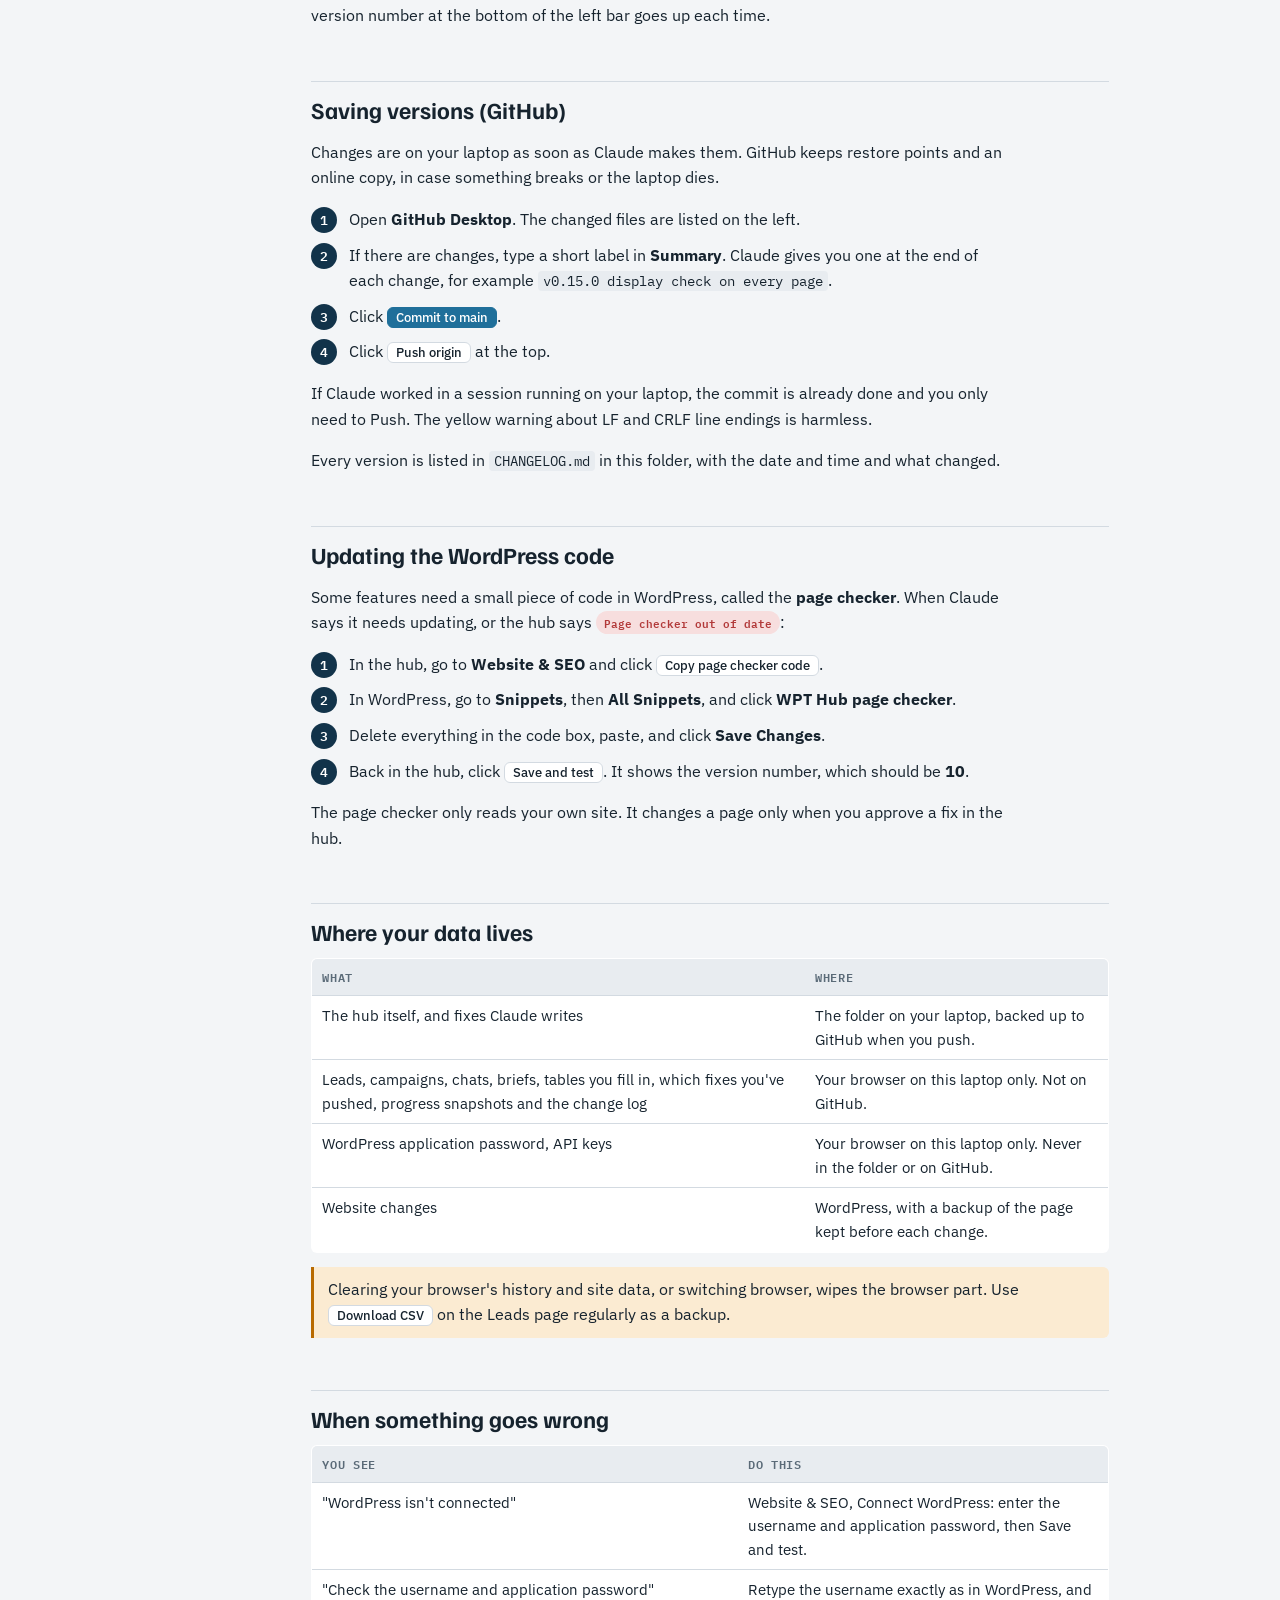
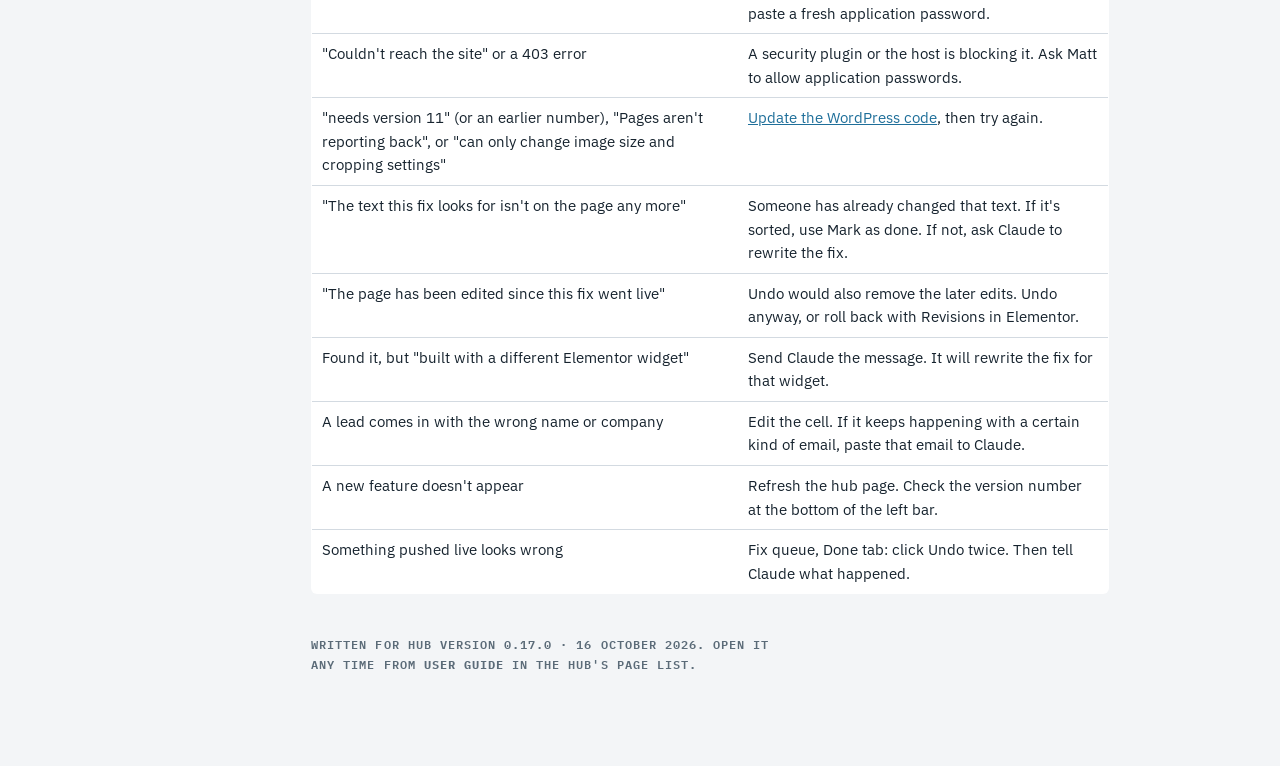
==== commit 6e9e15f7: "v0.25.0: Website & SEO split into tabs with a pinned tab bar Co-Authored-By: Claude Opus 5.5 <norepl" ====
--- a/USER-GUIDE.html
+++ b/USER-GUIDE.html
@@ -193,6 +193,7 @@
 <p>Press <span class="btn primary">Check every page</span> and stay on the hub page while it runs (about 15 seconds a page). Fixes go to the Fix queue. Each says where it is (the nearest heading) and whether it happens on desktop, phones or both. Each fix says the screen widths where the problem shows. Elementor has three screen types (desktop, tablet up to 1024px, phone up to 767px), and a fix only changes the screen types where the problem was found. A problem found only on phones changes the phone setting only.</p>
 <div class="note">It finds what it can measure. It won't judge design, such as one logo tile looking different from the others. Keep sending Claude screenshots of anything that looks off.</div>
 
+<p>The page is split into tabs along the top: Audit, Search and traffic, AI visibility, Speed and display, Content plan and WordPress connection. Click one to see just that group. The hub opens on the last tab you used.</p>
 <h3>Keyword rankings, AI search visibility and Content plan</h3>
 <p>Tables you fill in. Rankings: the searches you want to win and where you sit. AI search visibility: each week the hub picks ten of the 30 buyer prompts. Copy each one into ChatGPT (temporary chat), Google, Copilot and Perplexity, then use Log a result to record whether WPT was named, where it came in, and which pages were cited. The prompt list below it holds all 30 and the page that should win each one. Content plan: new pages, rewrites and blog posts, including blog ideas approved from the weekly brief.</p>
 
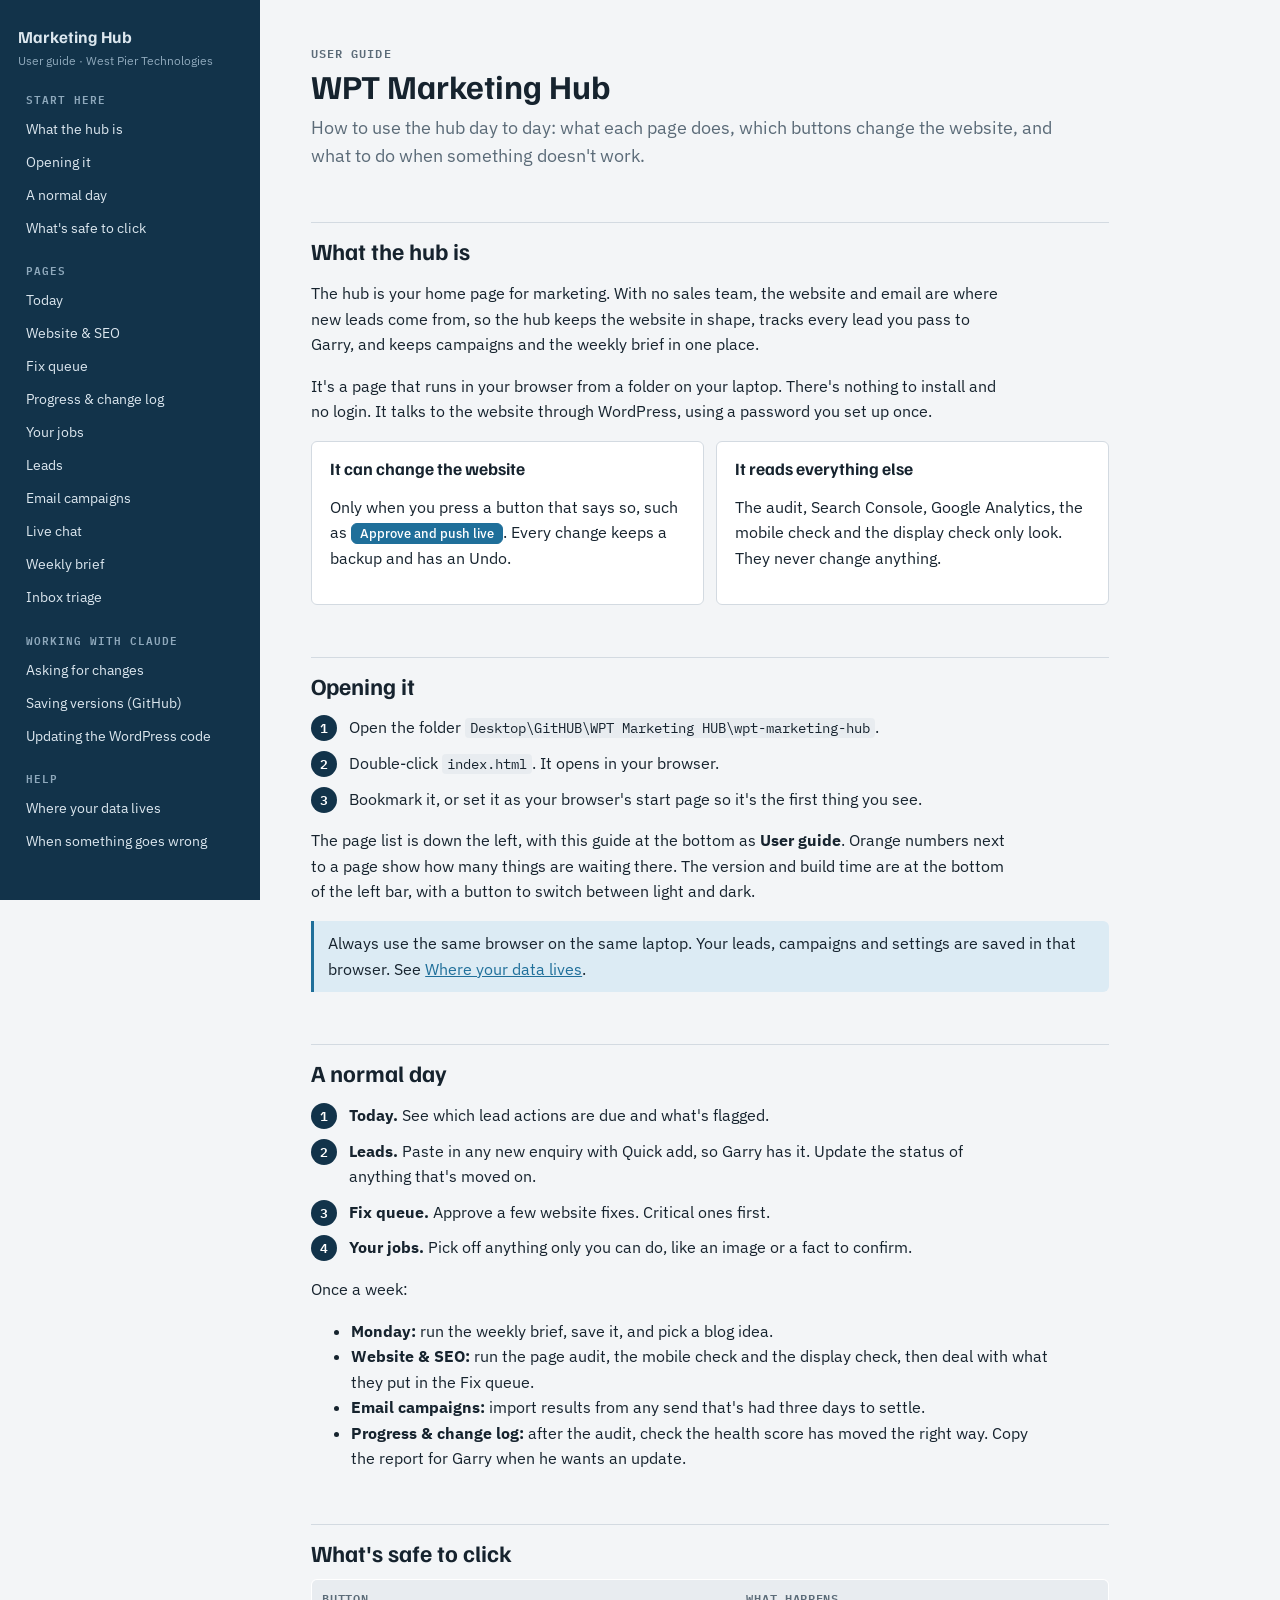
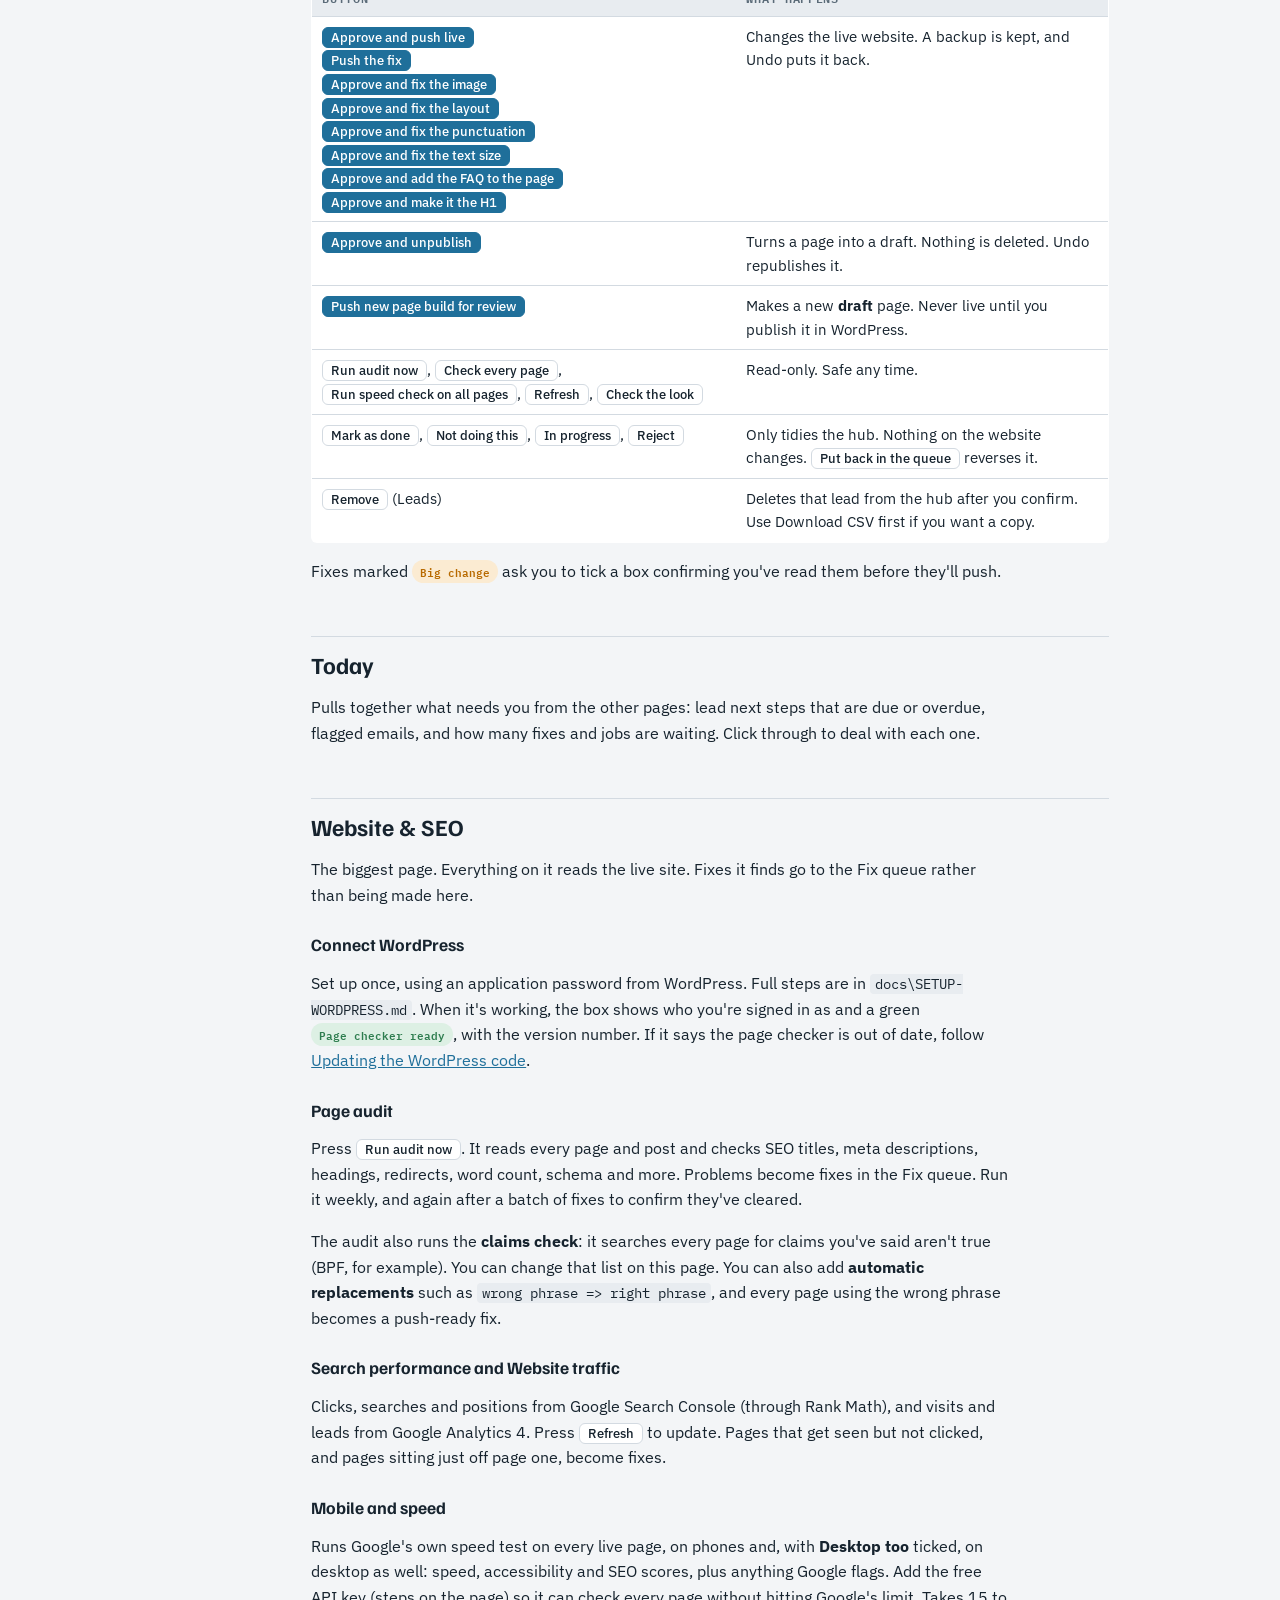
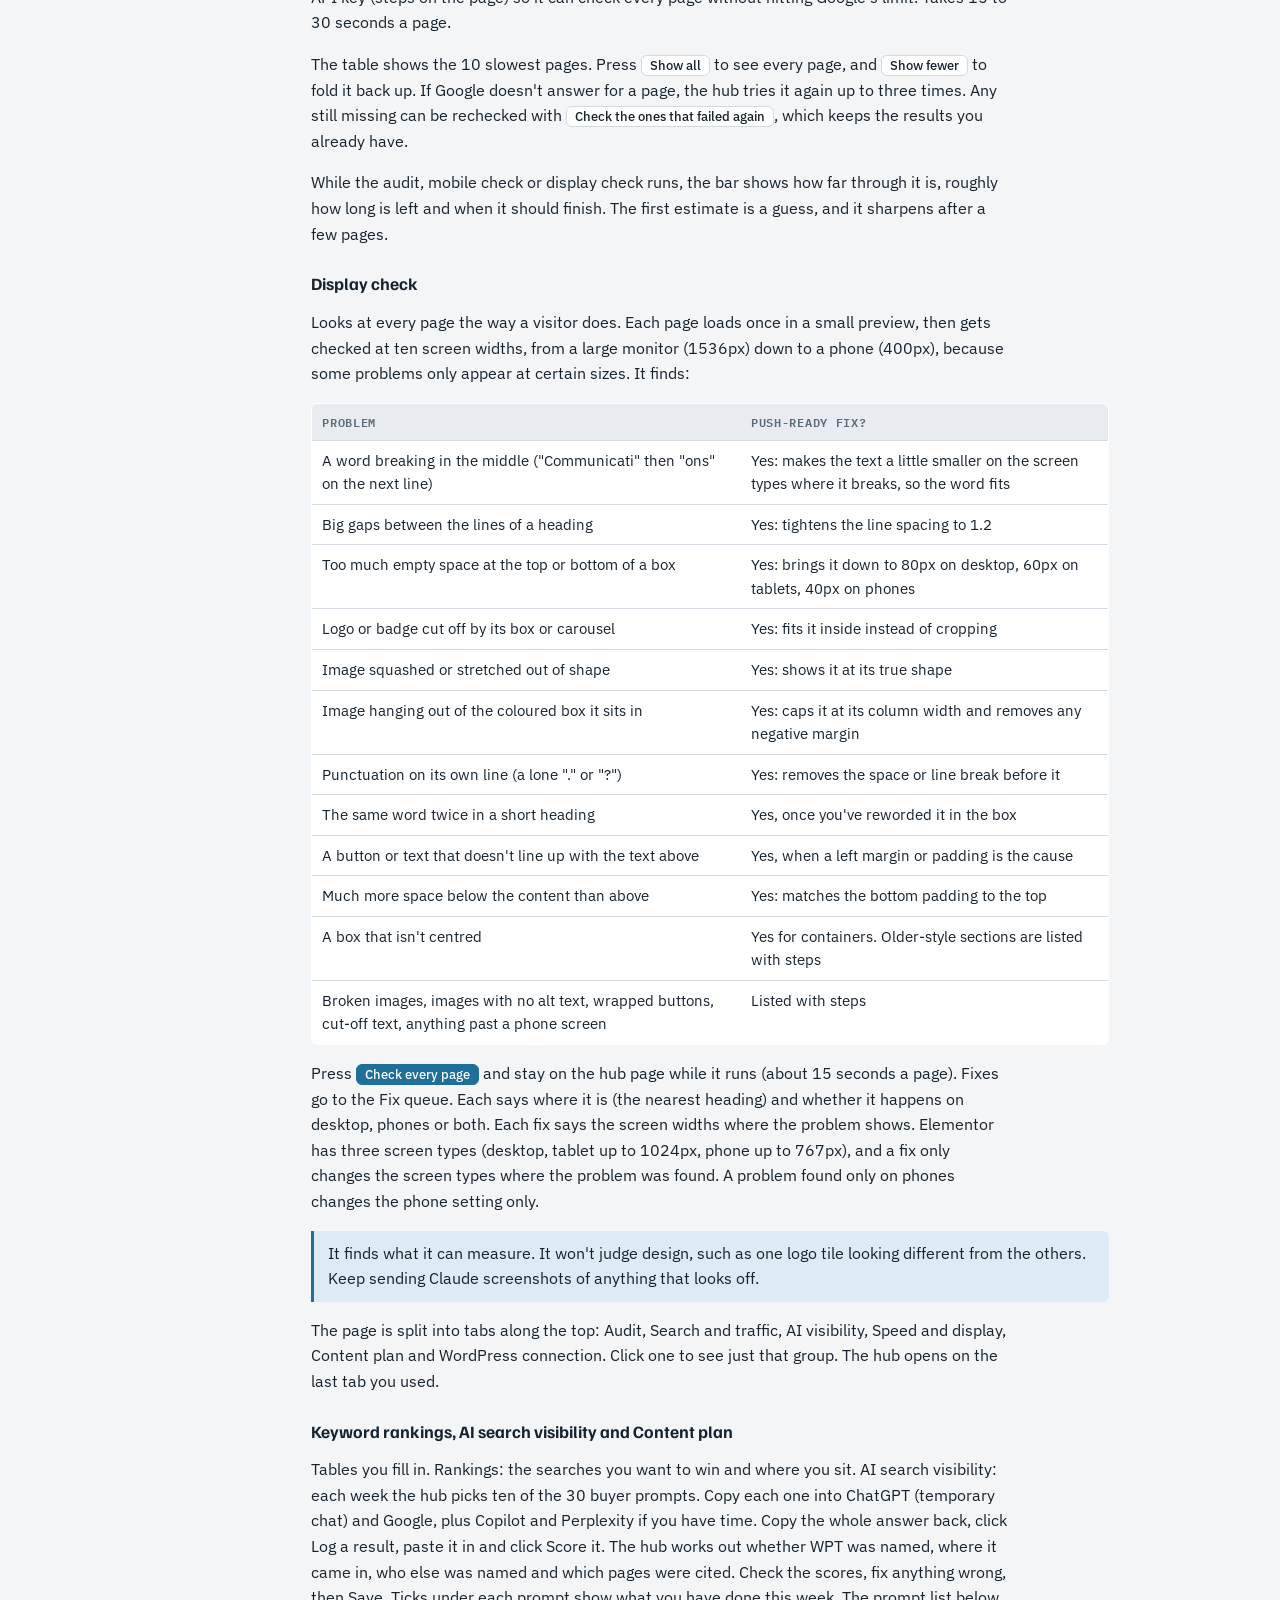
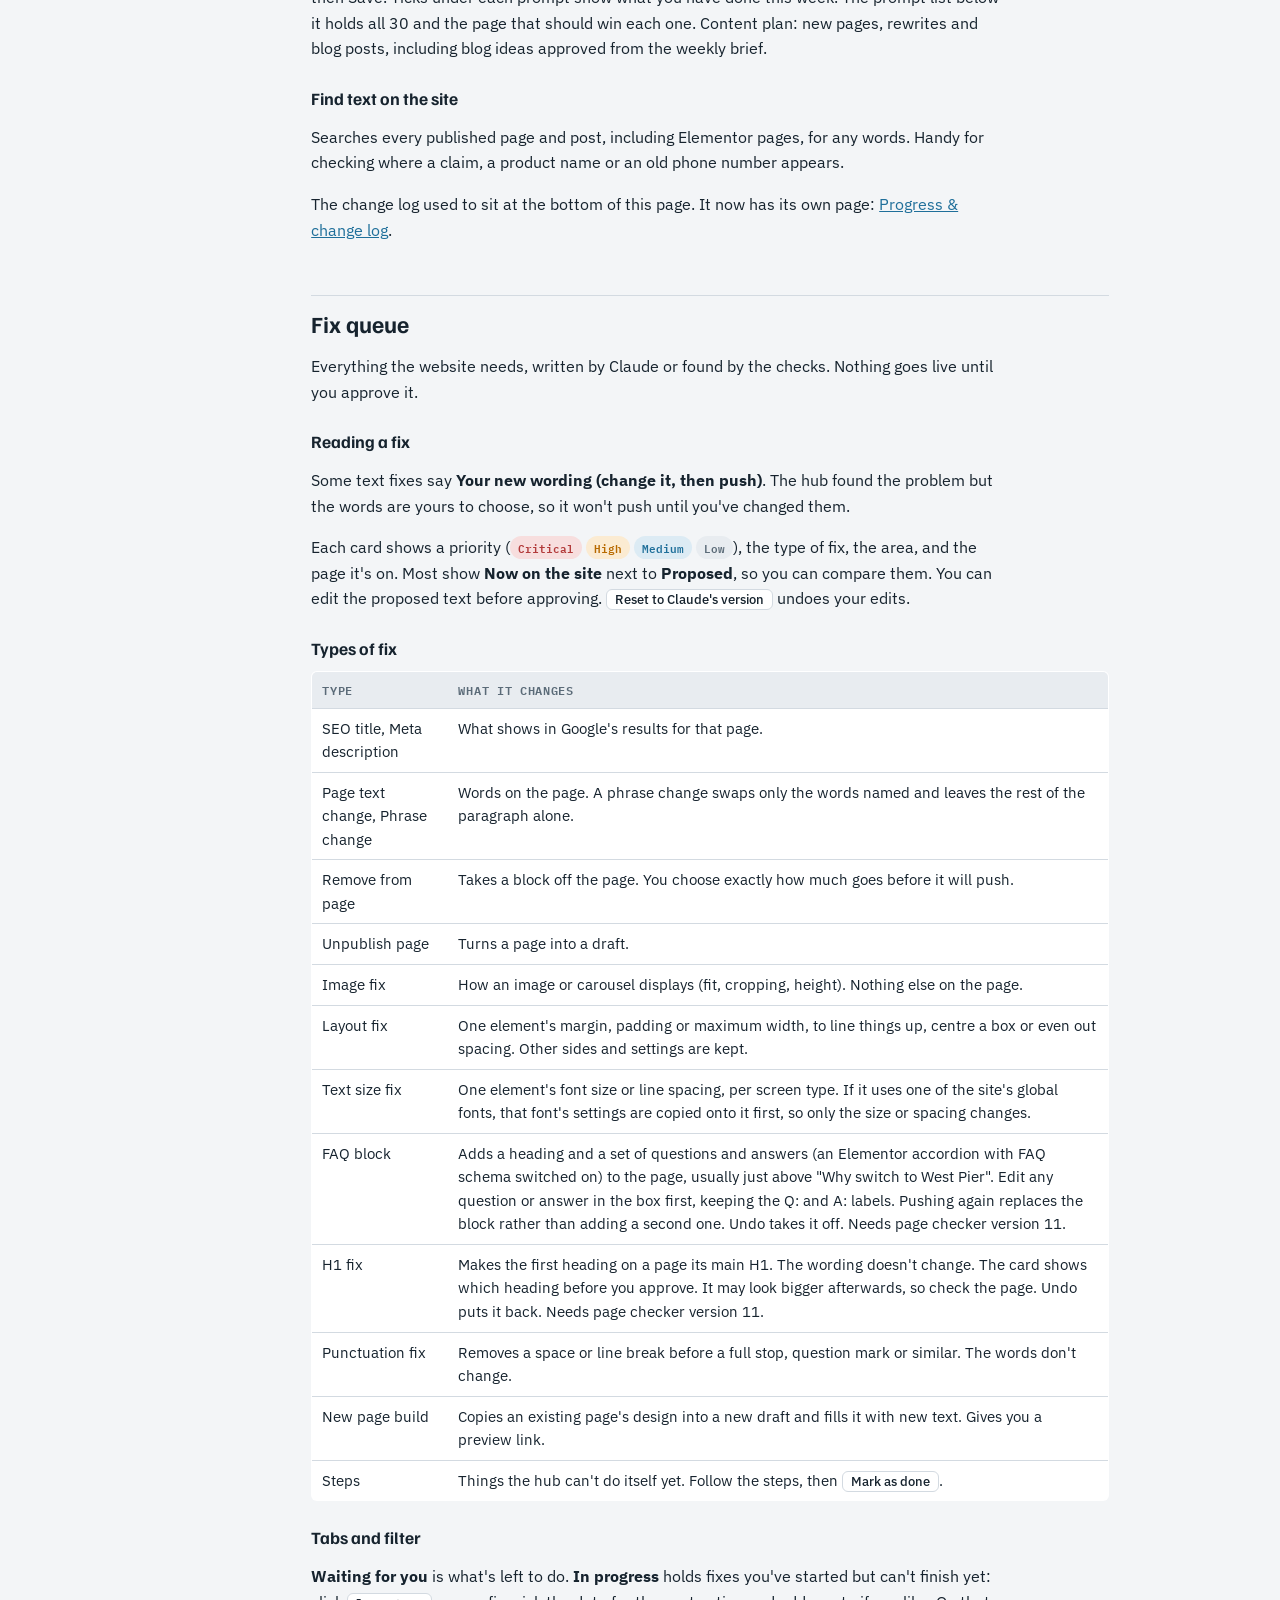
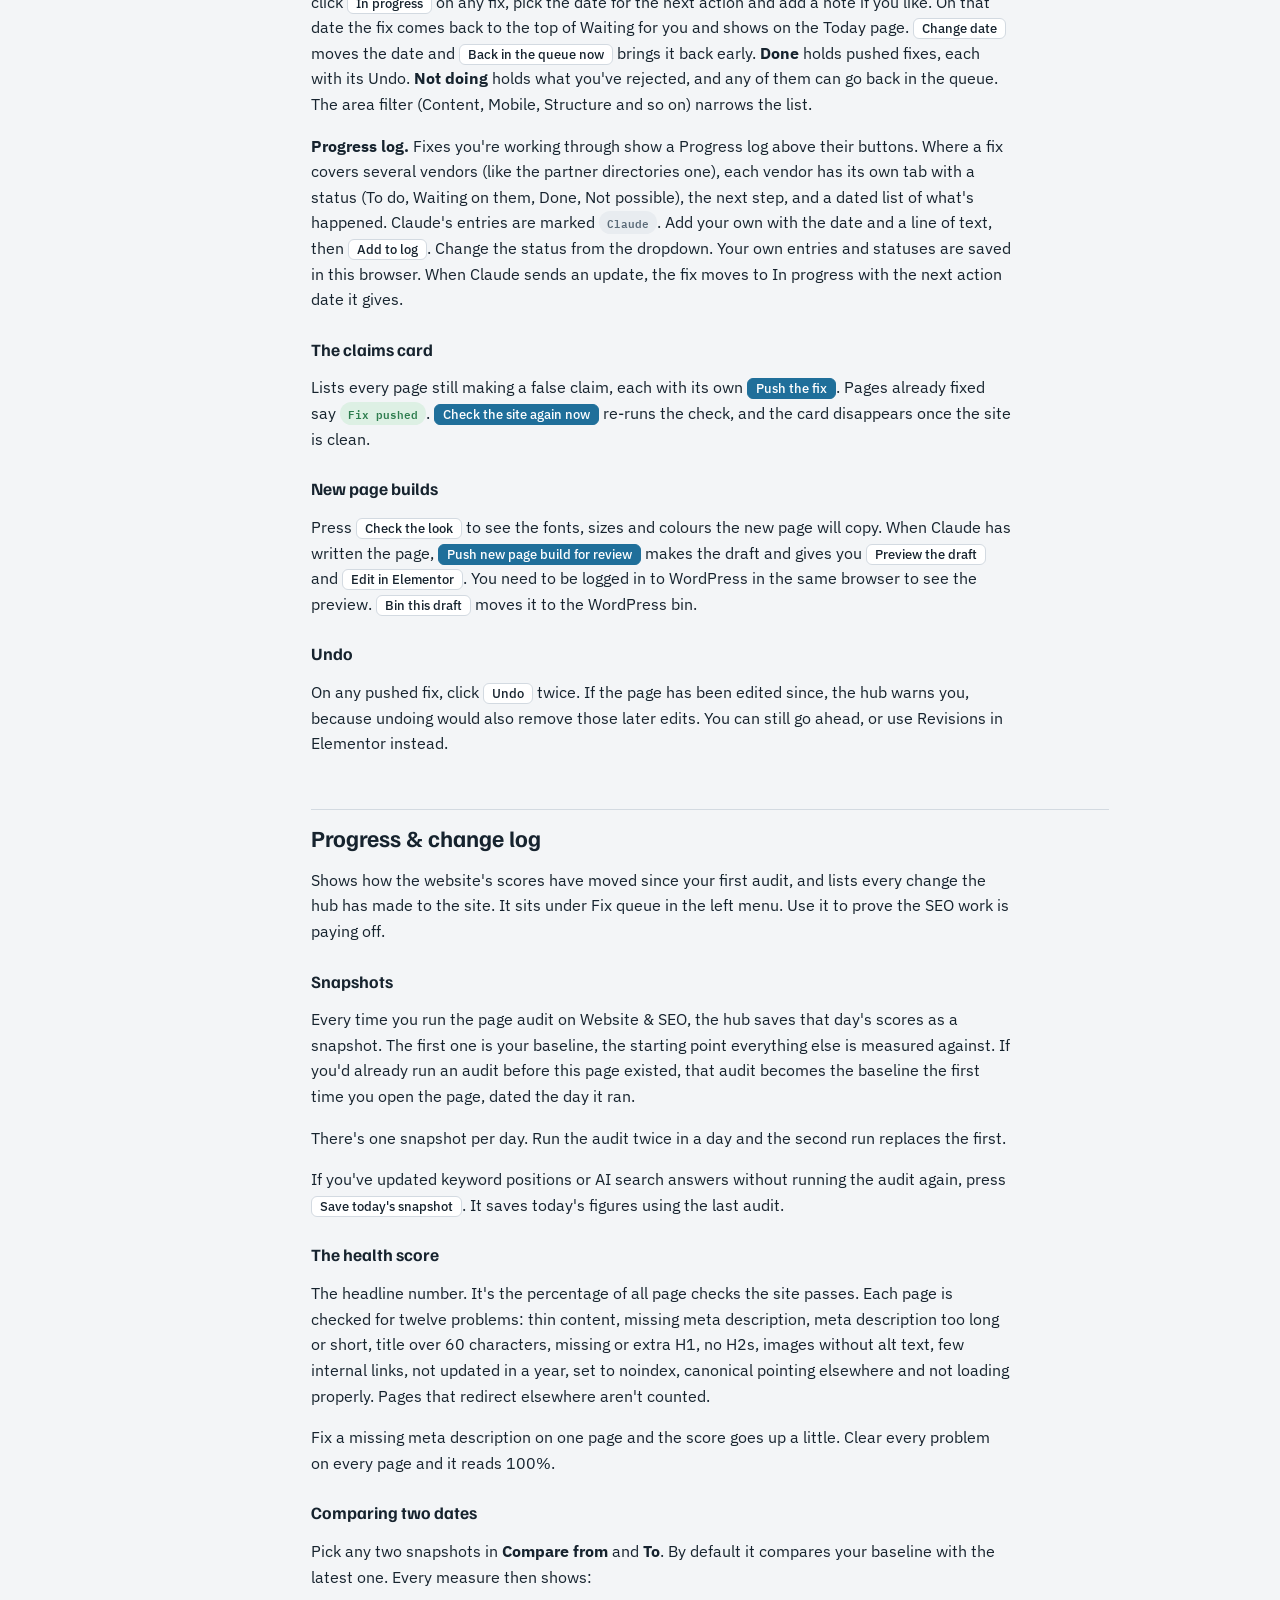
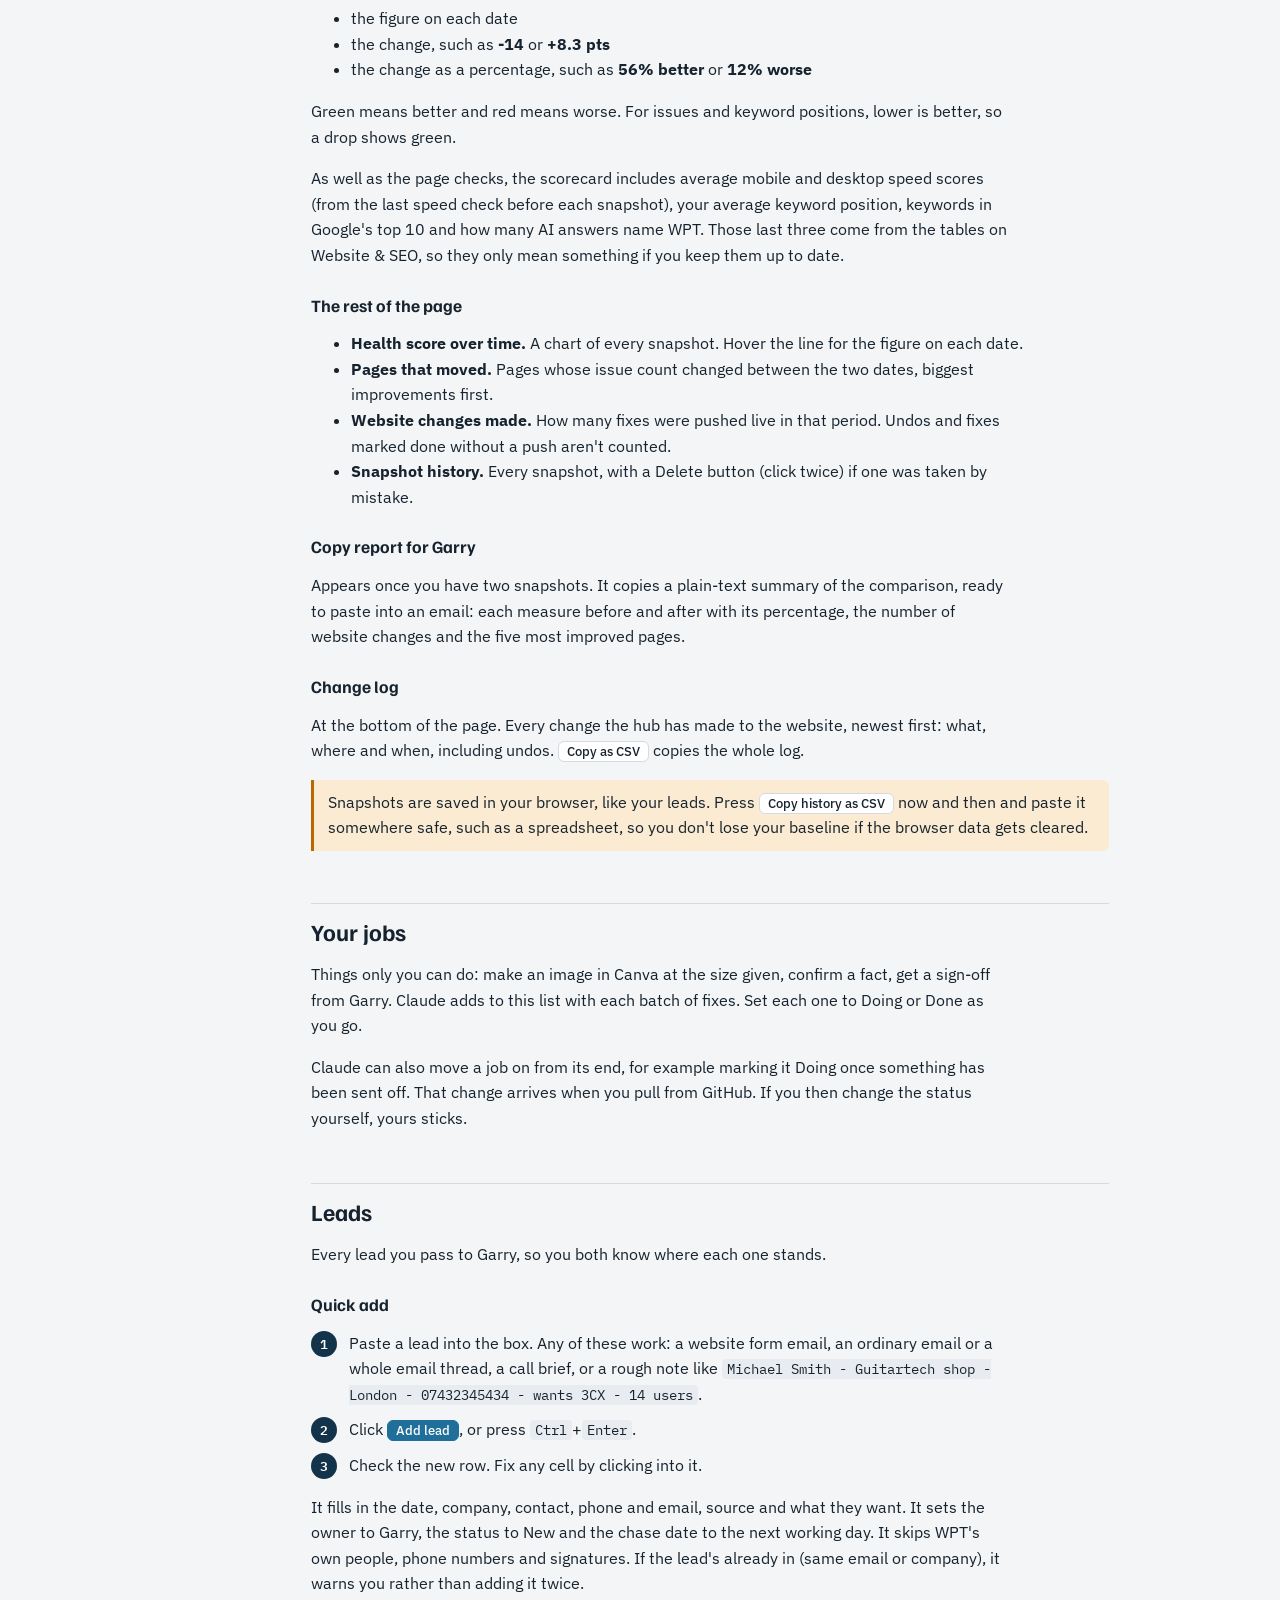
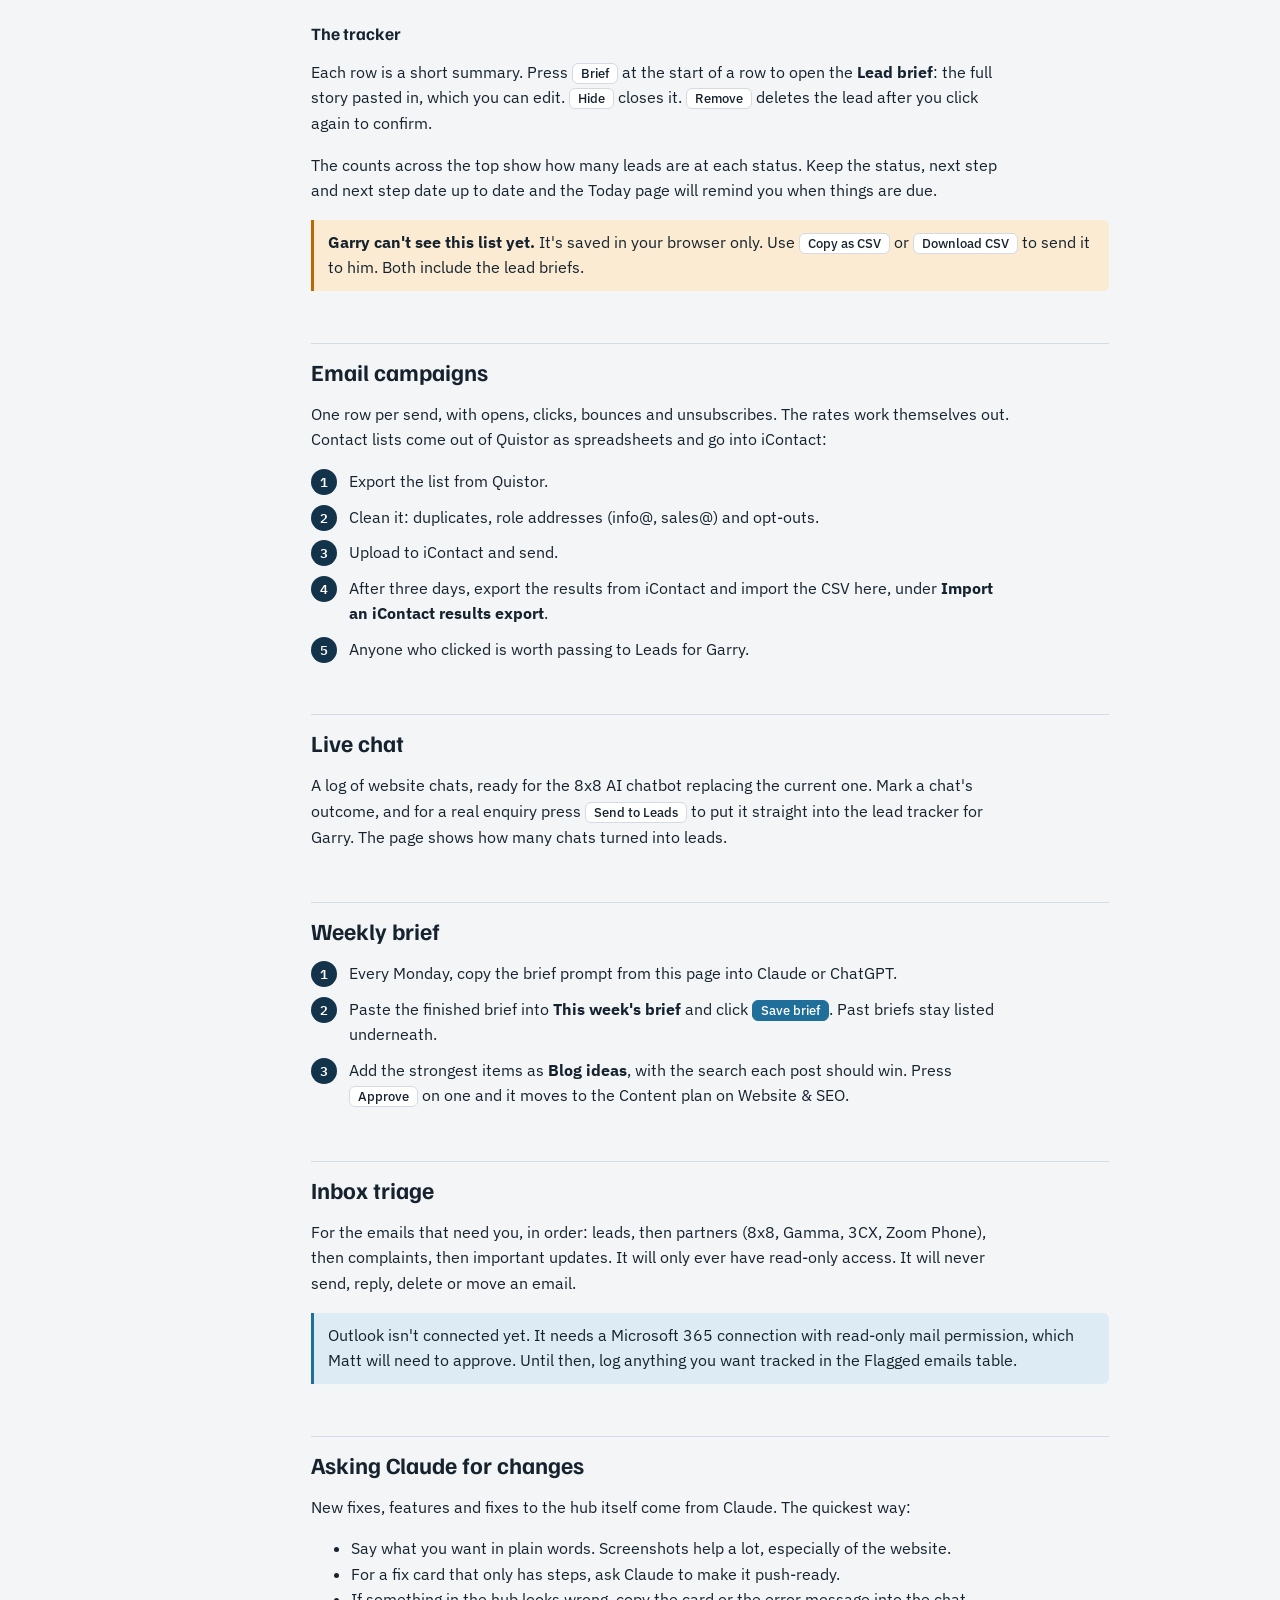
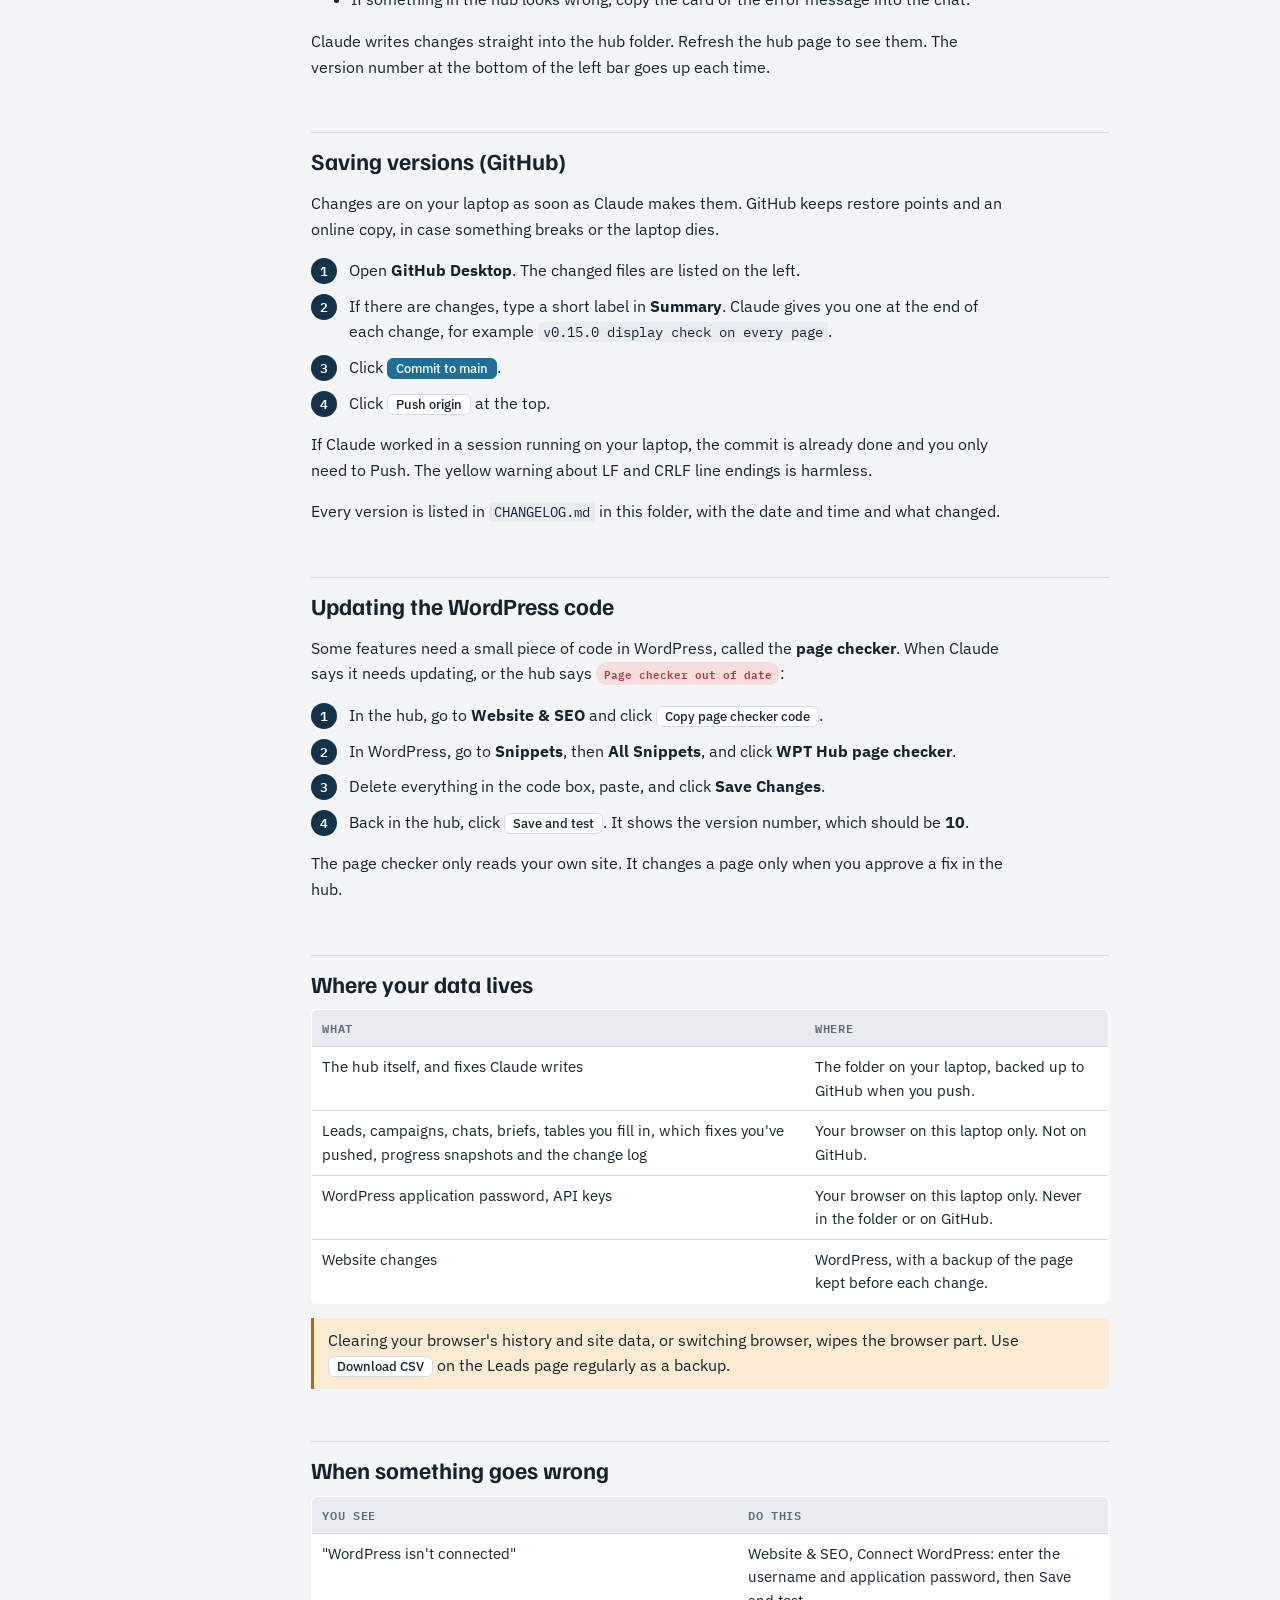
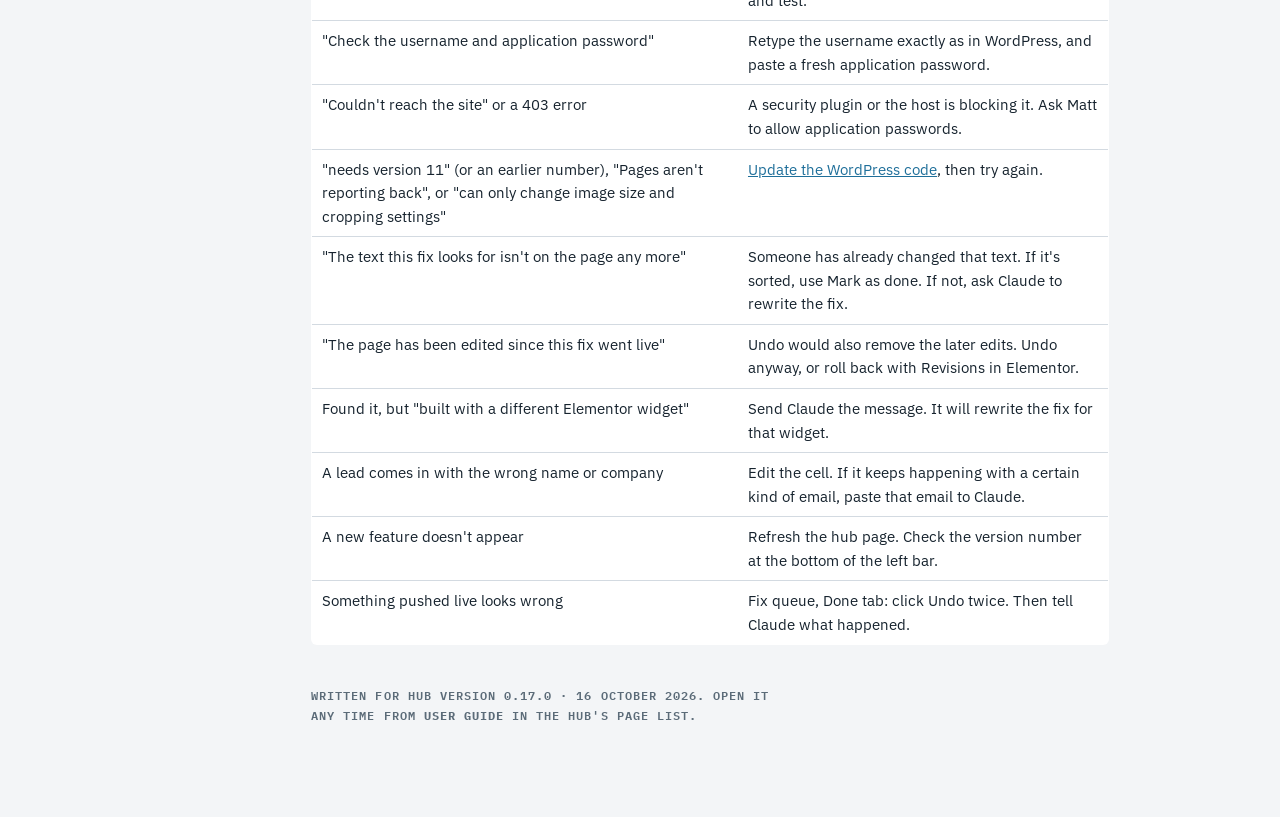
==== commit 22f7aa6d: "v0.26.0: AI visibility paste and score, how-to box, weekly ticks Co-Authored-By: Claude Opus 5.5 <no" ====
--- a/USER-GUIDE.html
+++ b/USER-GUIDE.html
@@ -195,7 +195,7 @@
 
 <p>The page is split into tabs along the top: Audit, Search and traffic, AI visibility, Speed and display, Content plan and WordPress connection. Click one to see just that group. The hub opens on the last tab you used.</p>
 <h3>Keyword rankings, AI search visibility and Content plan</h3>
-<p>Tables you fill in. Rankings: the searches you want to win and where you sit. AI search visibility: each week the hub picks ten of the 30 buyer prompts. Copy each one into ChatGPT (temporary chat), Google, Copilot and Perplexity, then use Log a result to record whether WPT was named, where it came in, and which pages were cited. The prompt list below it holds all 30 and the page that should win each one. Content plan: new pages, rewrites and blog posts, including blog ideas approved from the weekly brief.</p>
+<p>Tables you fill in. Rankings: the searches you want to win and where you sit. AI search visibility: each week the hub picks ten of the 30 buyer prompts. Copy each one into ChatGPT (temporary chat) and Google, plus Copilot and Perplexity if you have time. Copy the whole answer back, click Log a result, paste it in and click Score it. The hub works out whether WPT was named, where it came in, who else was named and which pages were cited. Check the scores, fix anything wrong, then Save. Ticks under each prompt show what you have done this week. The prompt list below it holds all 30 and the page that should win each one. Content plan: new pages, rewrites and blog posts, including blog ideas approved from the weekly brief.</p>
 
 <h3>Find text on the site</h3>
 <p>Searches every published page and post, including Elementor pages, for any words. Handy for checking where a claim, a product name or an old phone number appears.</p>
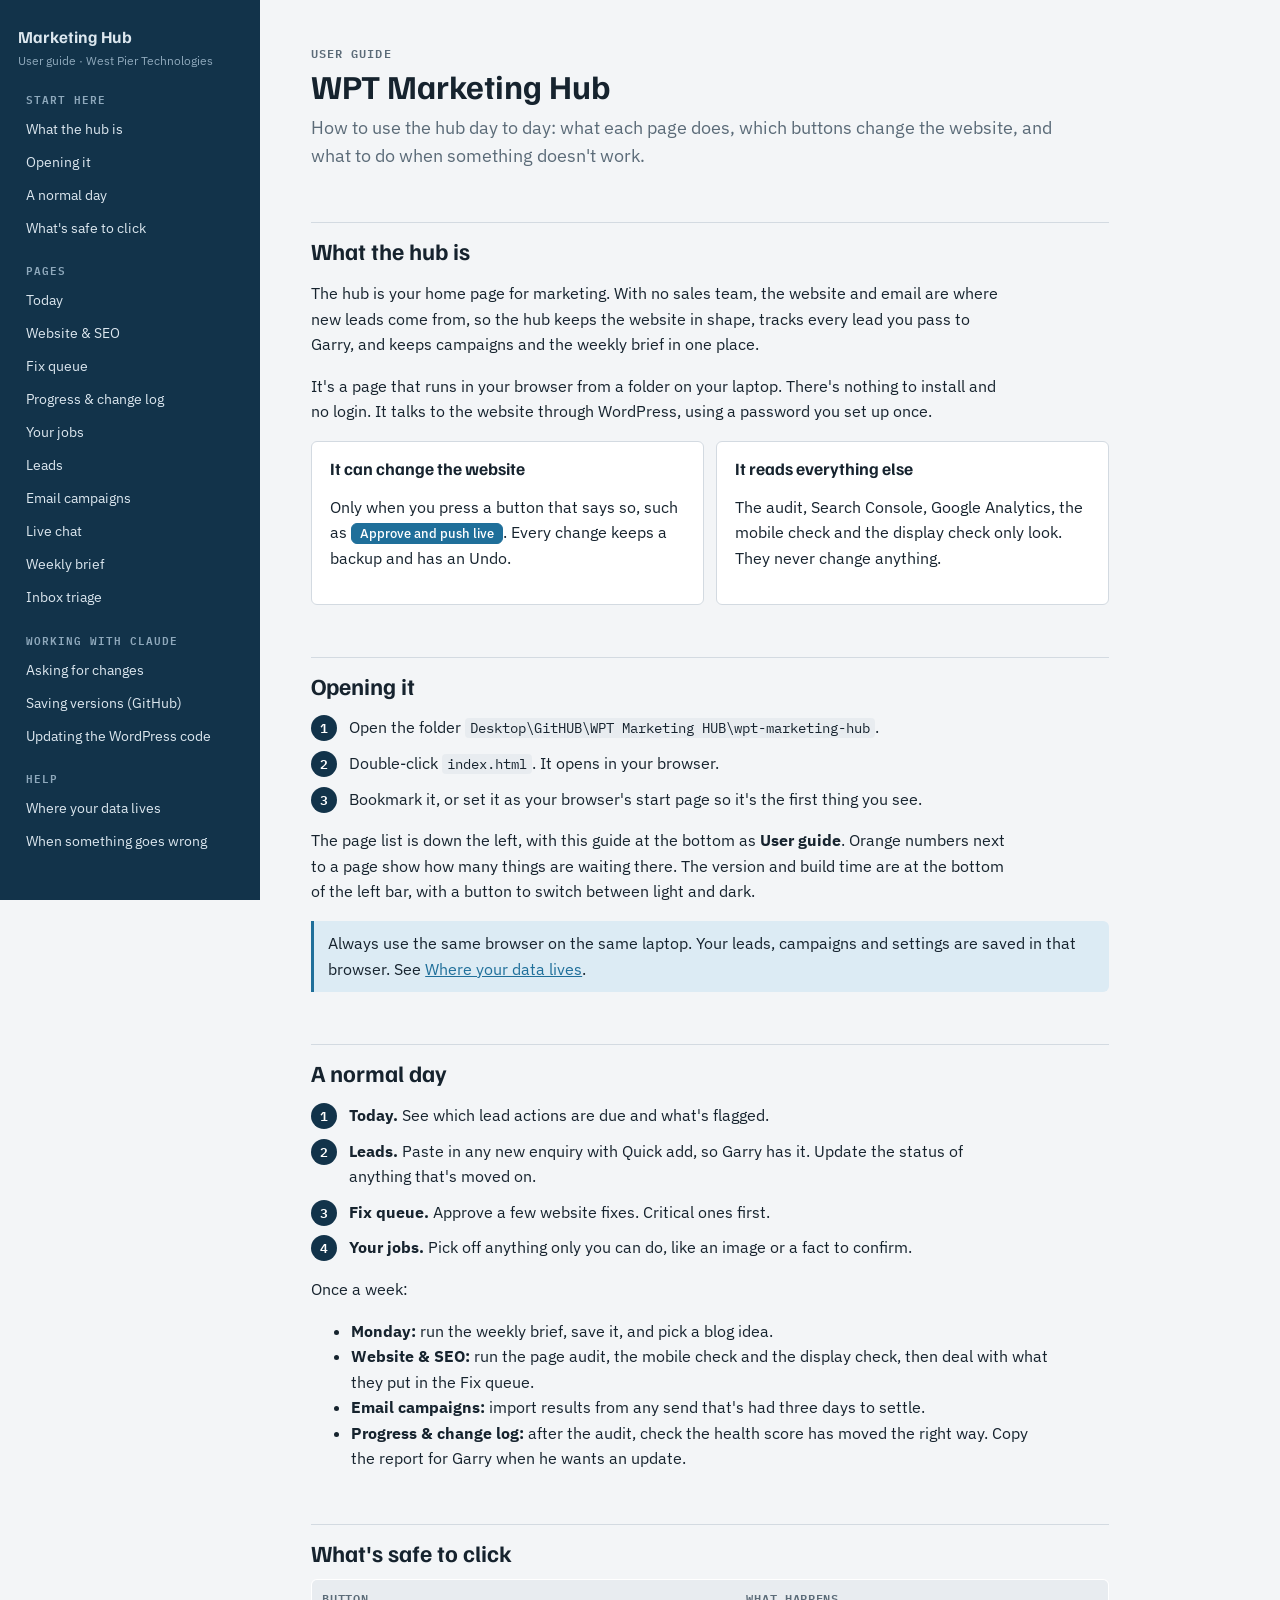
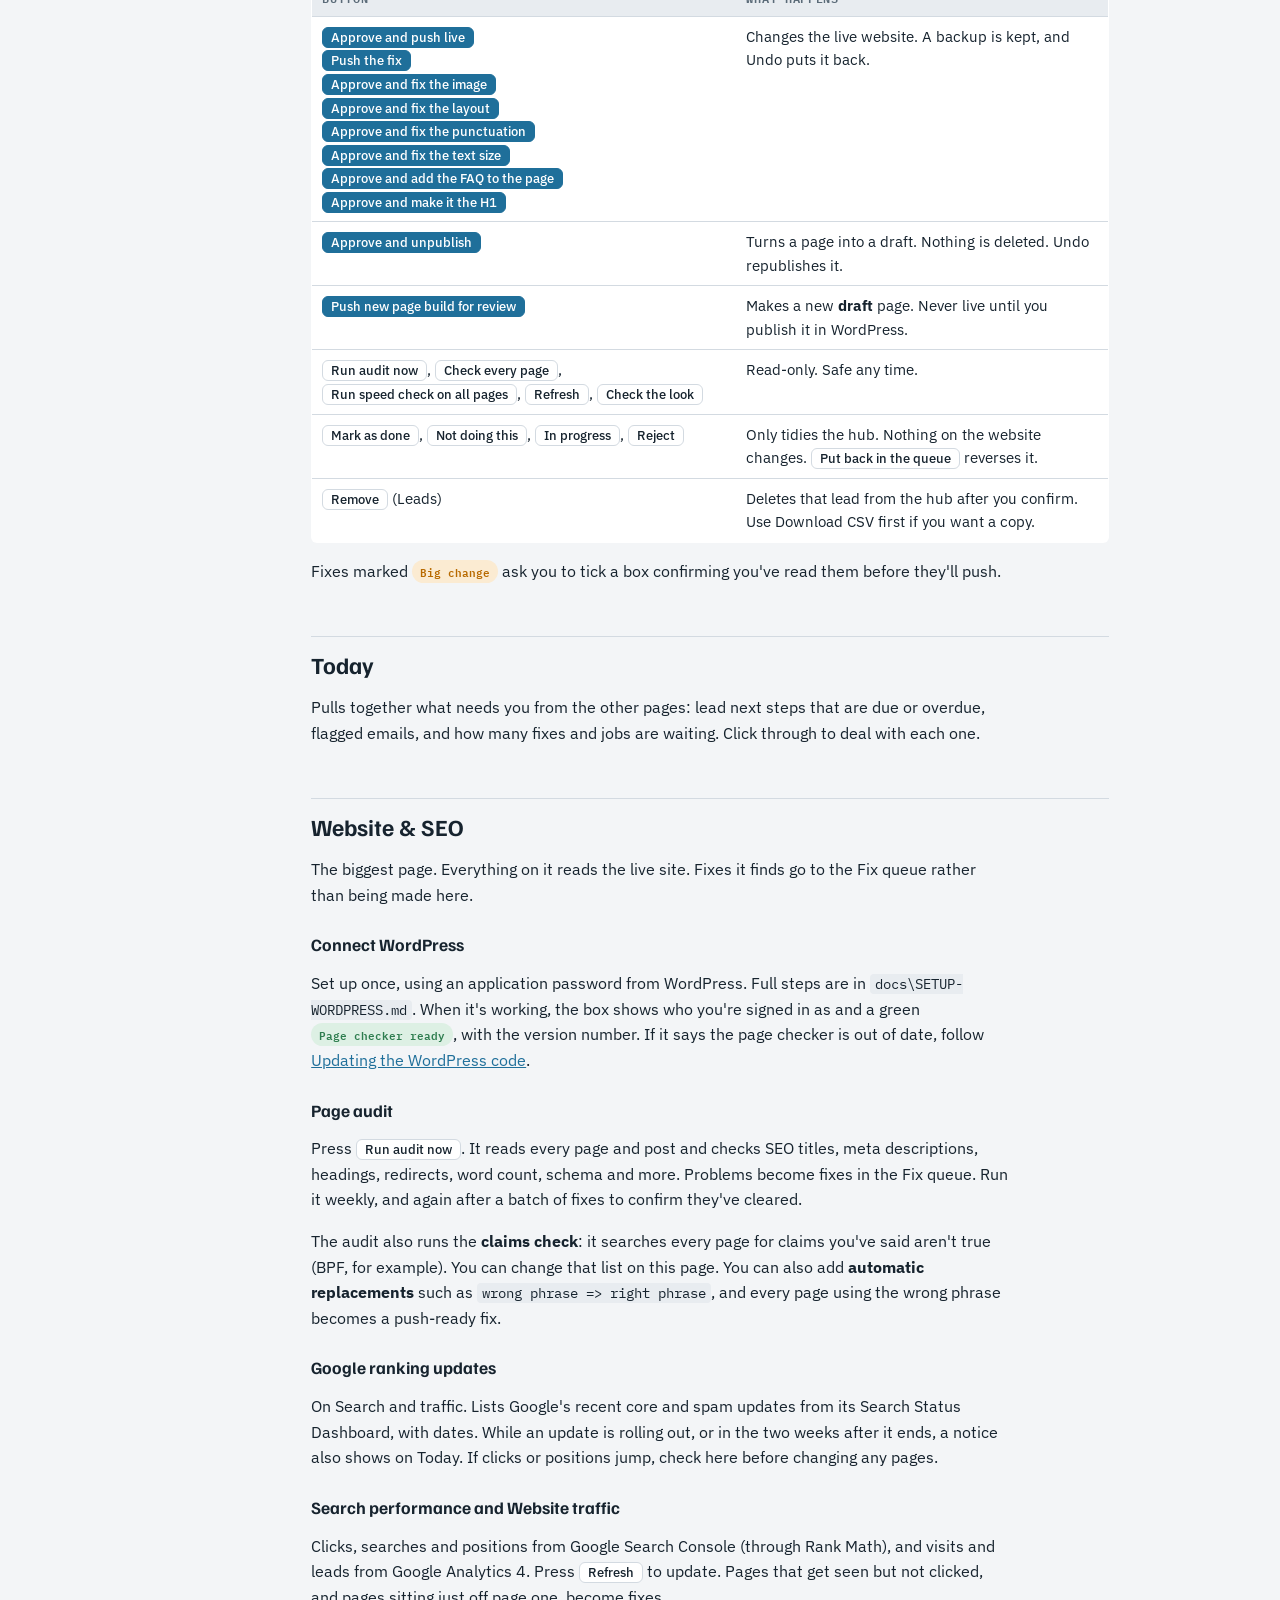
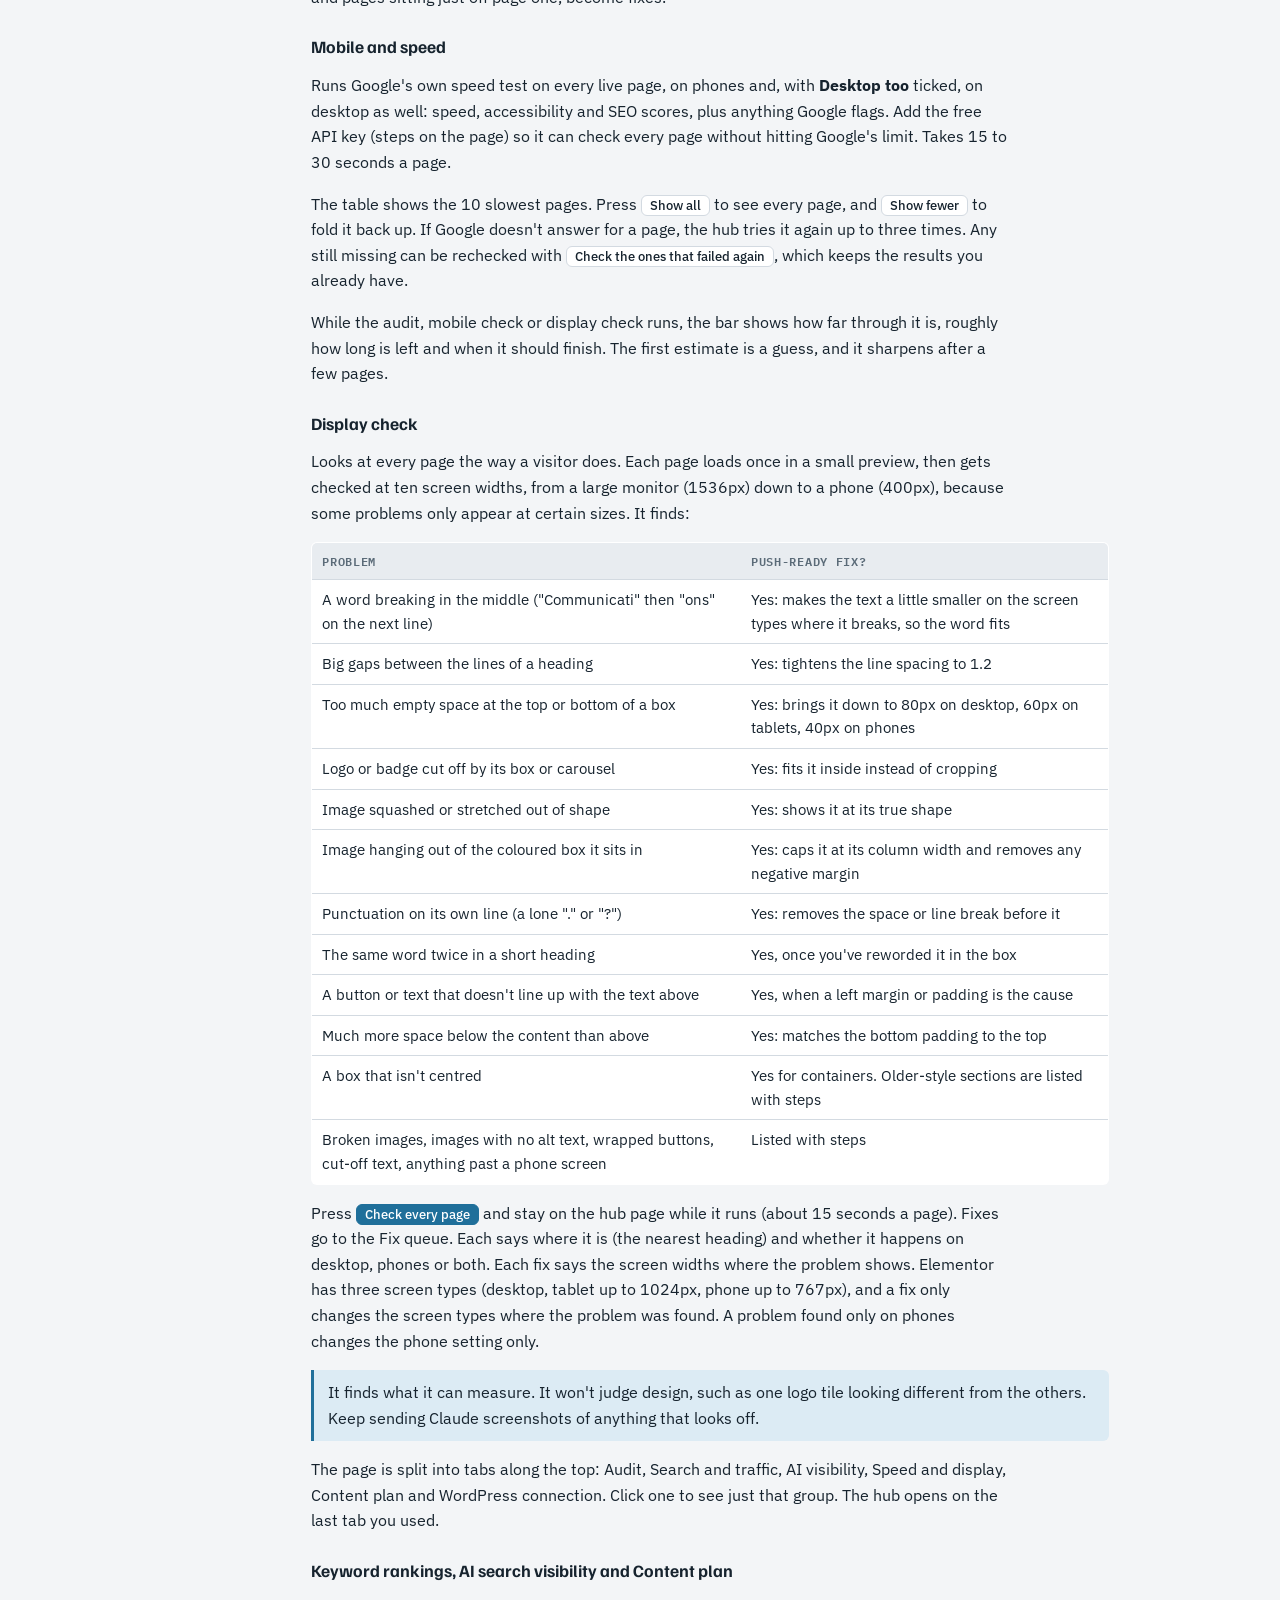
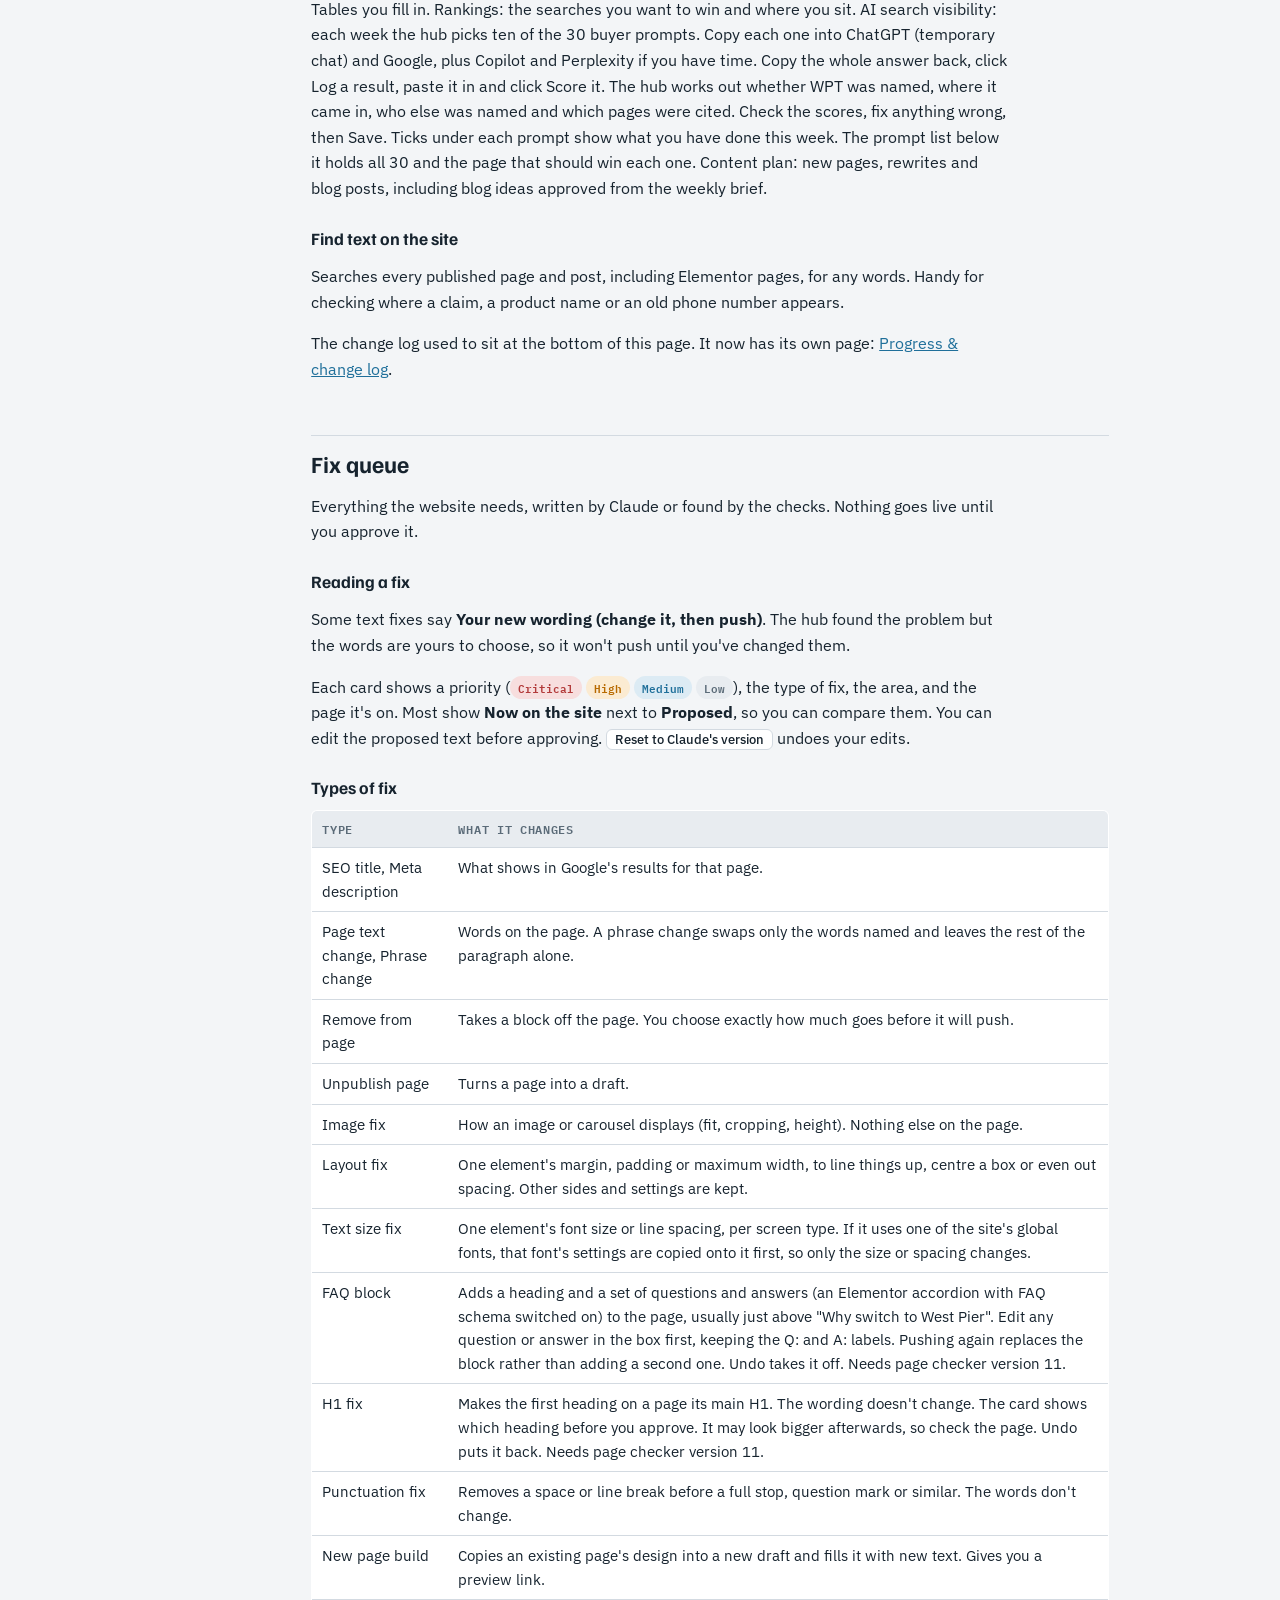
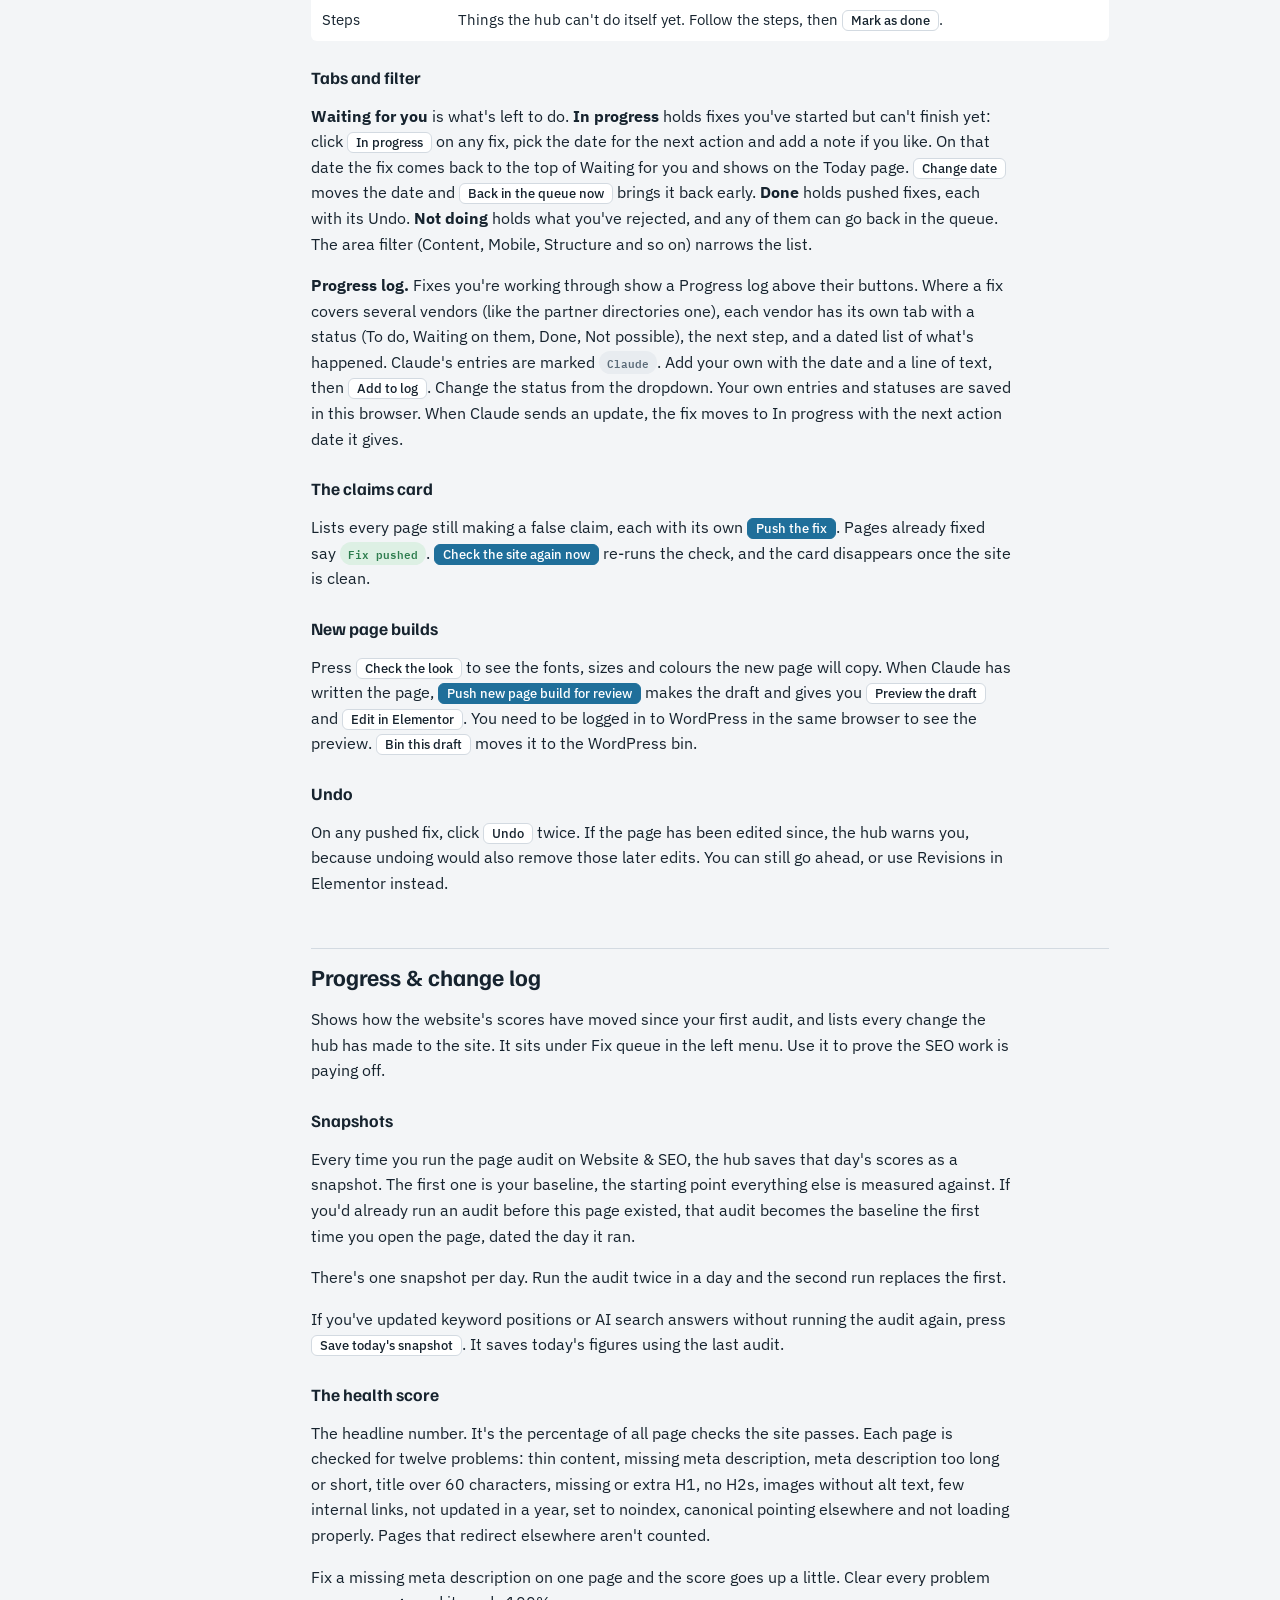
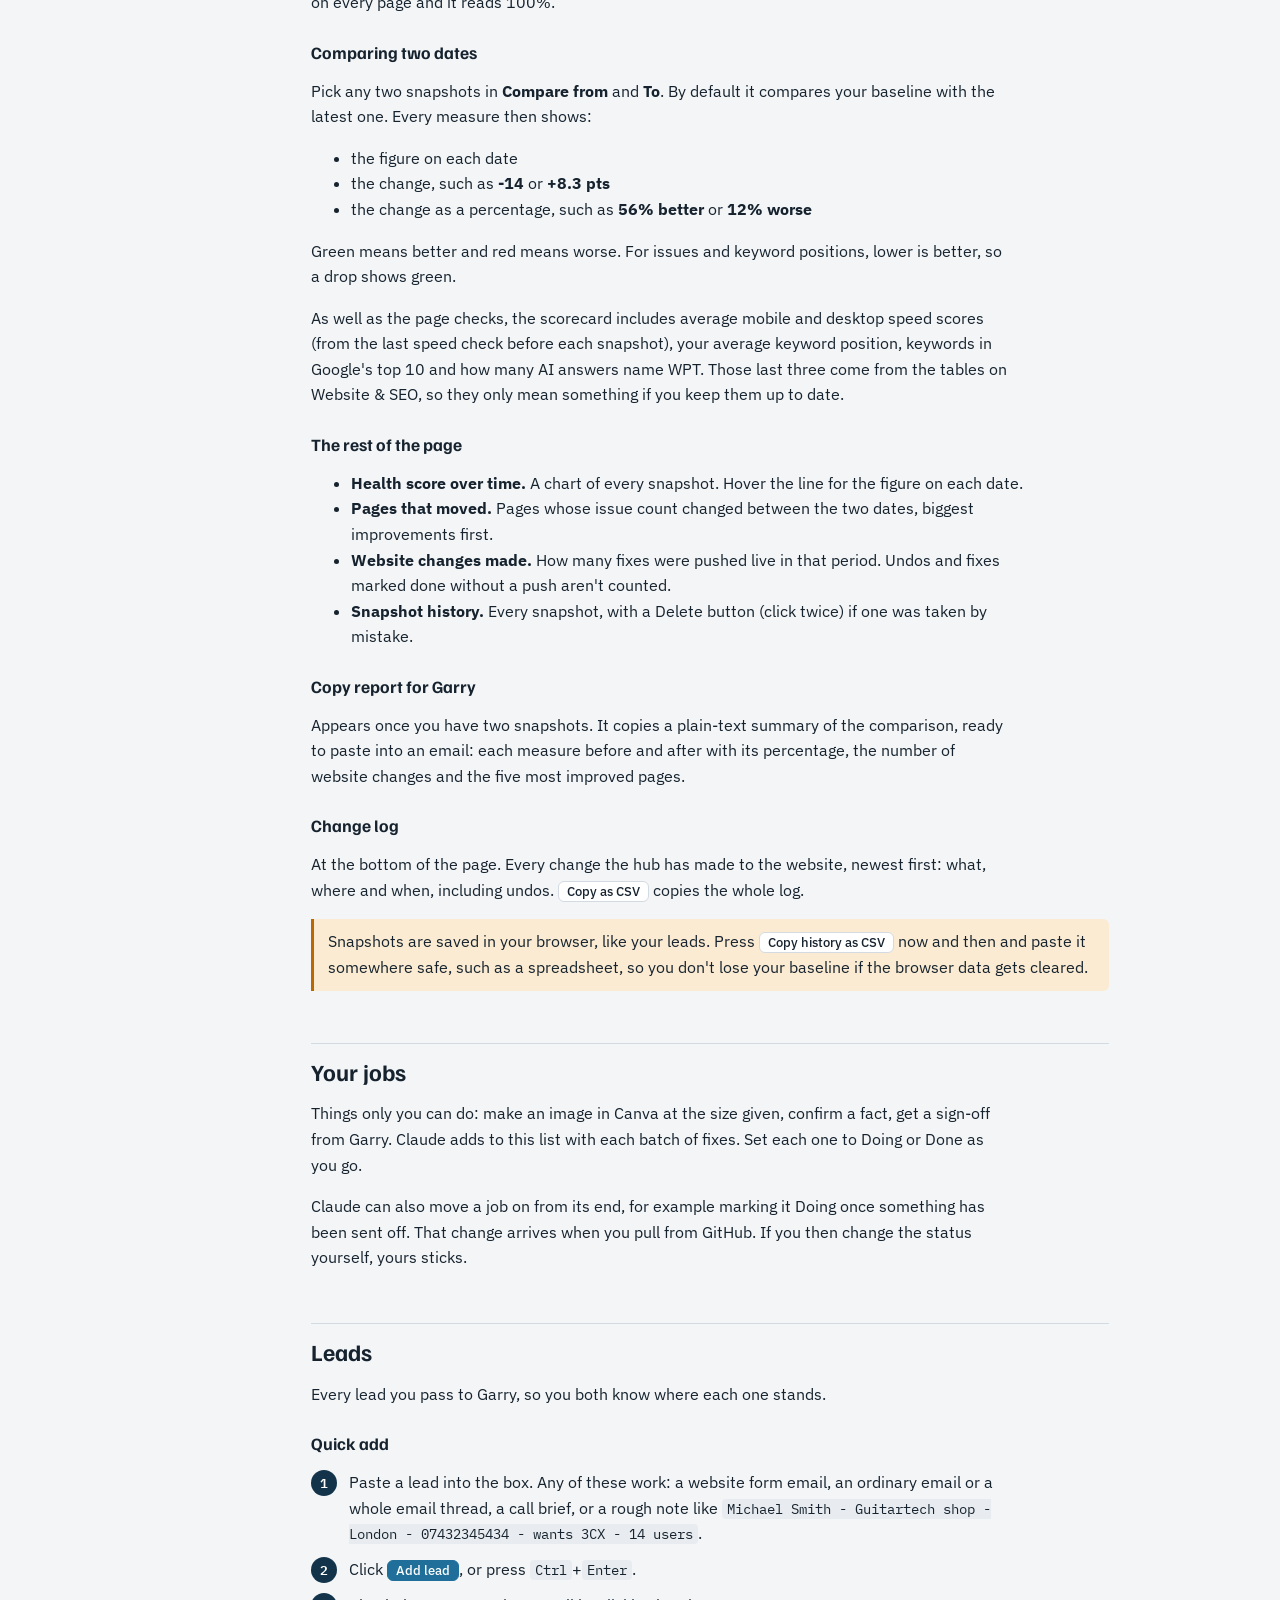
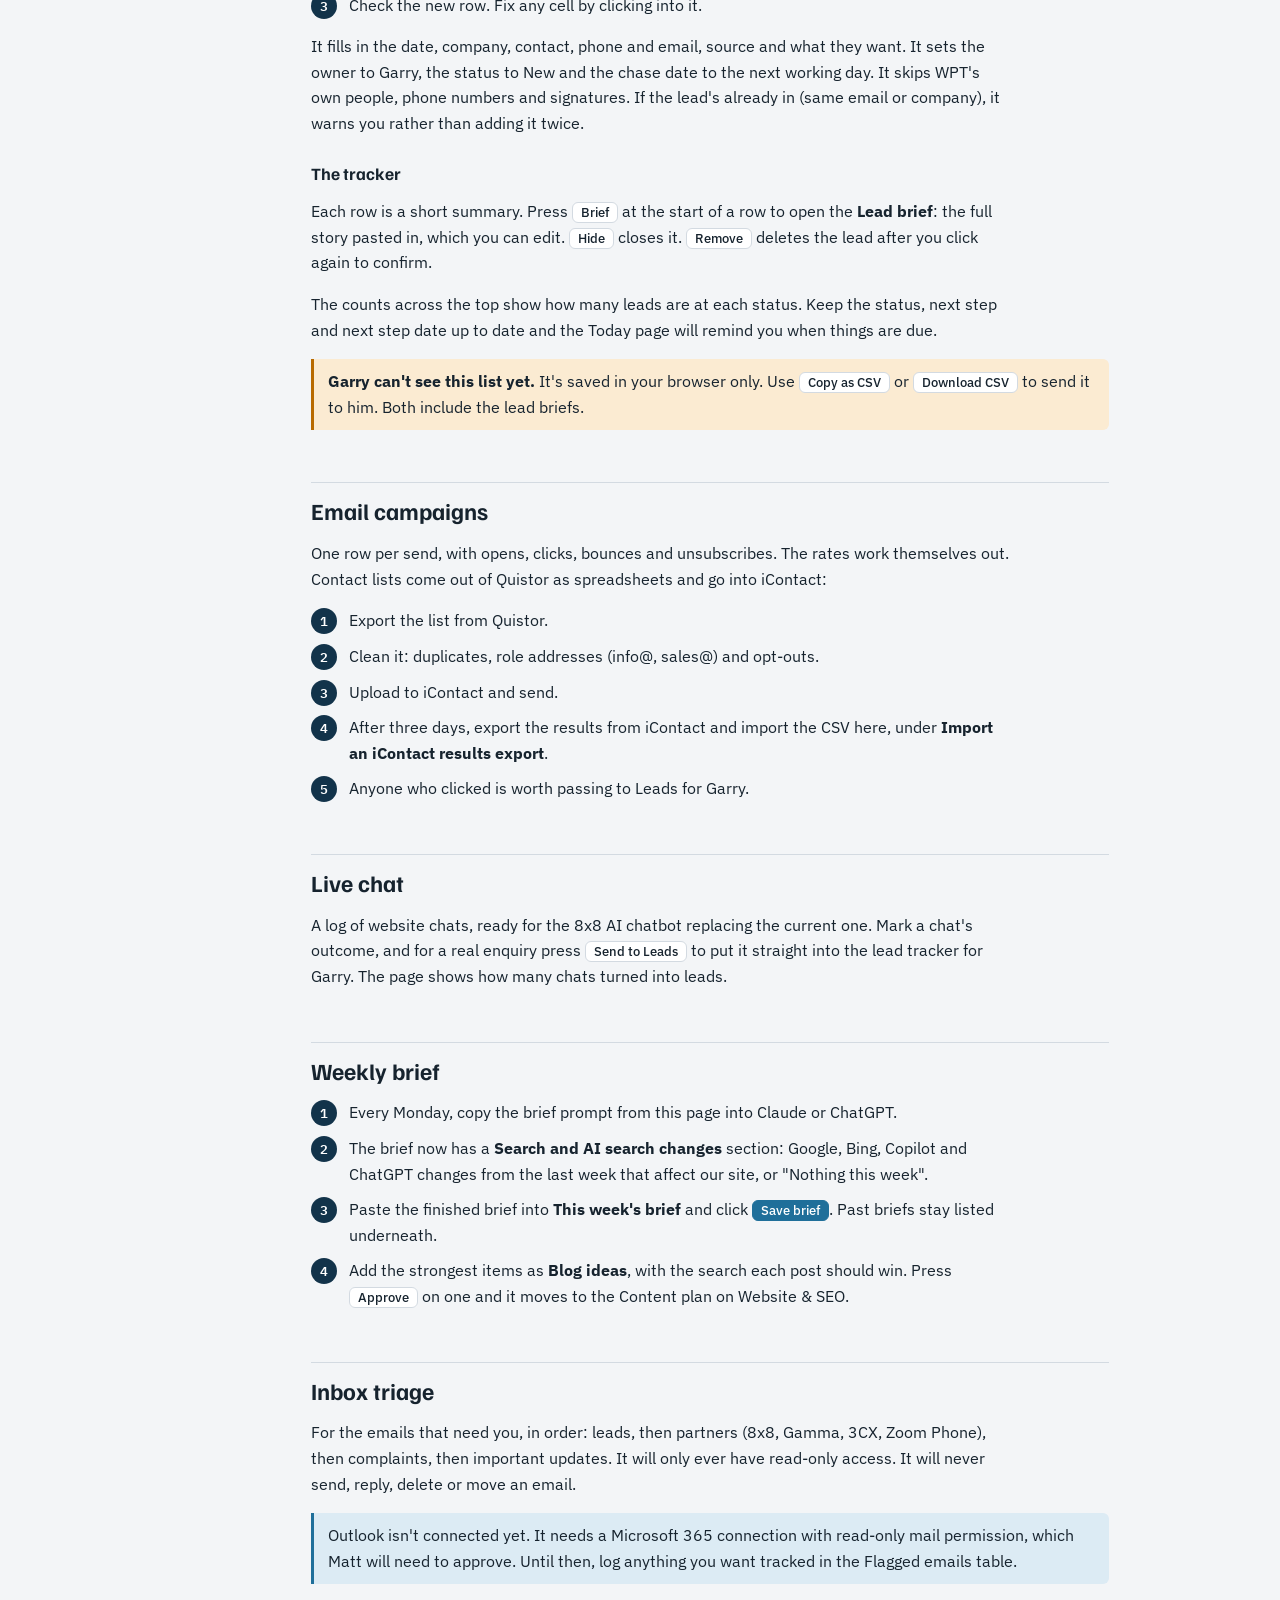
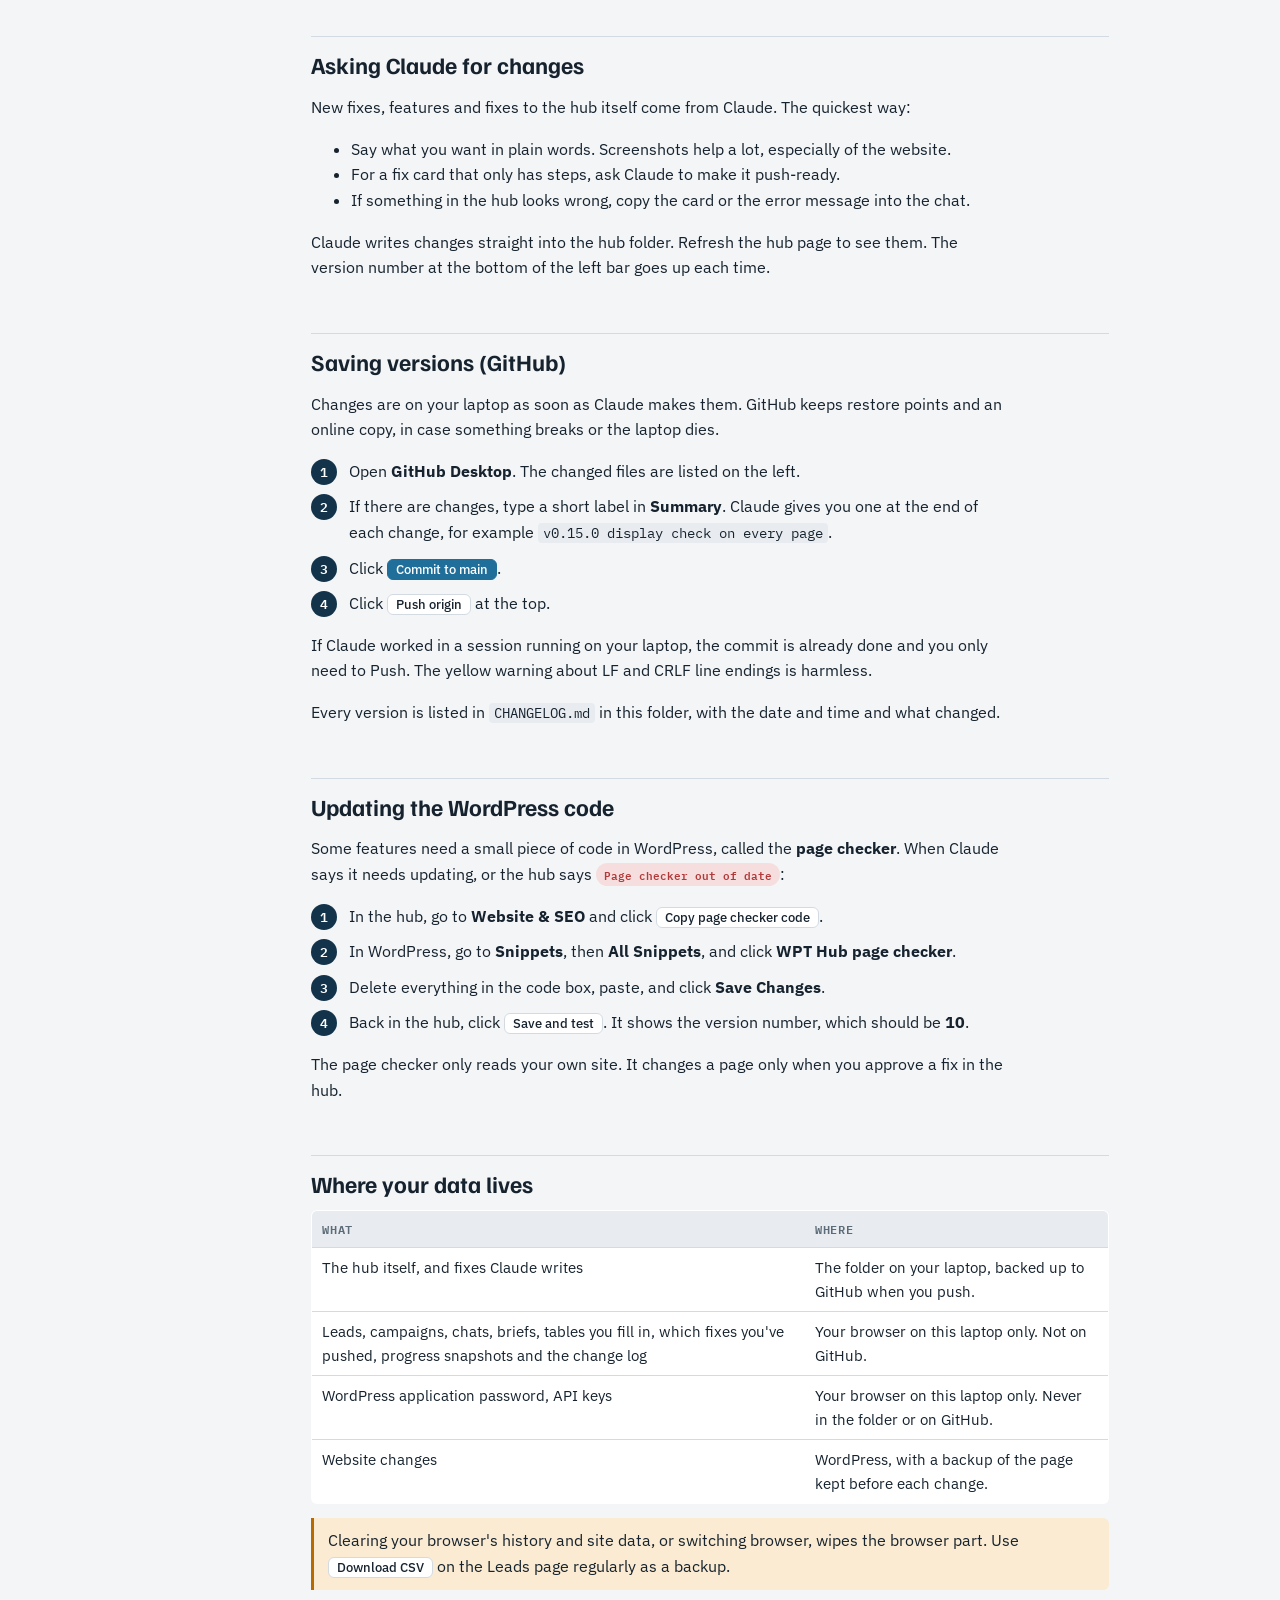
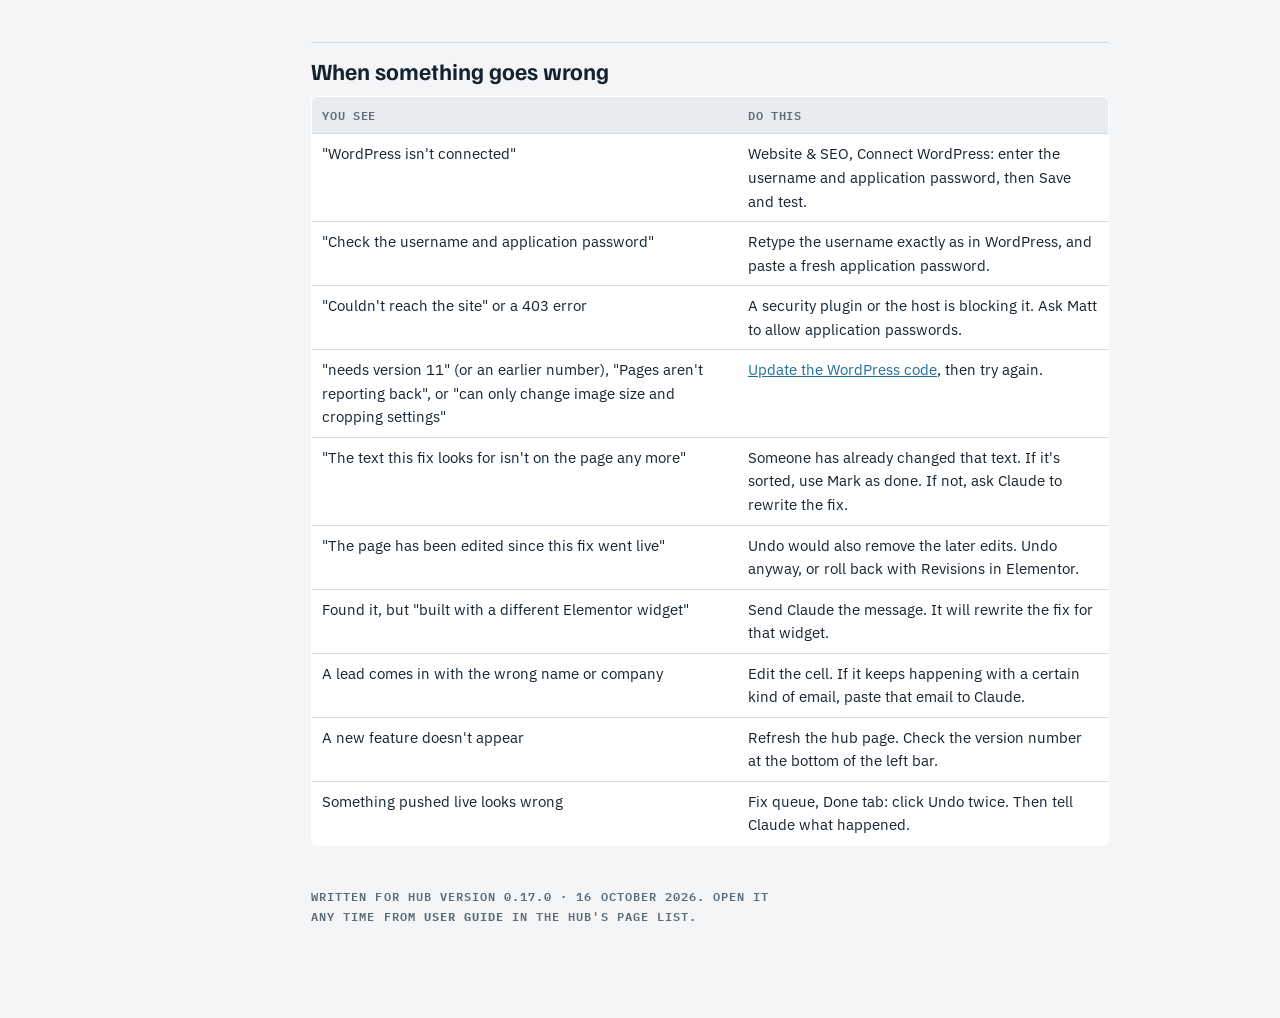
==== commit a82cb459: "v0.27.0: Google ranking updates on Today and Search, search changes in the weekly brief Co-Authored-" ====
--- a/USER-GUIDE.html
+++ b/USER-GUIDE.html
@@ -163,6 +163,9 @@
 <p>Press <span class="btn">Run audit now</span>. It reads every page and post and checks SEO titles, meta descriptions, headings, redirects, word count, schema and more. Problems become fixes in the Fix queue. Run it weekly, and again after a batch of fixes to confirm they've cleared.</p>
 <p>The audit also runs the <b>claims check</b>: it searches every page for claims you've said aren't true (BPF, for example). You can change that list on this page. You can also add <b>automatic replacements</b> such as <code>wrong phrase =&gt; right phrase</code>, and every page using the wrong phrase becomes a push-ready fix.</p>
 
+<h3>Google ranking updates</h3>
+<p>On Search and traffic. Lists Google's recent core and spam updates from its Search Status Dashboard, with dates. While an update is rolling out, or in the two weeks after it ends, a notice also shows on Today. If clicks or positions jump, check here before changing any pages.</p>
+
 <h3>Search performance and Website traffic</h3>
 <p>Clicks, searches and positions from Google Search Console (through Rank Math), and visits and leads from Google Analytics 4. Press <span class="btn">Refresh</span> to update. Pages that get seen but not clicked, and pages sitting just off page one, become fixes.</p>
 
@@ -308,6 +311,7 @@
 <h2 id="brief">Weekly brief</h2>
 <ol class="steps">
   <li>Every Monday, copy the brief prompt from this page into Claude or ChatGPT.</li>
+  <li>The brief now has a <b>Search and AI search changes</b> section: Google, Bing, Copilot and ChatGPT changes from the last week that affect our site, or "Nothing this week".</li>
   <li>Paste the finished brief into <b>This week's brief</b> and click <span class="btn primary">Save brief</span>. Past briefs stay listed underneath.</li>
   <li>Add the strongest items as <b>Blog ideas</b>, with the search each post should win. Press <span class="btn">Approve</span> on one and it moves to the Content plan on Website &amp; SEO.</li>
 </ol>
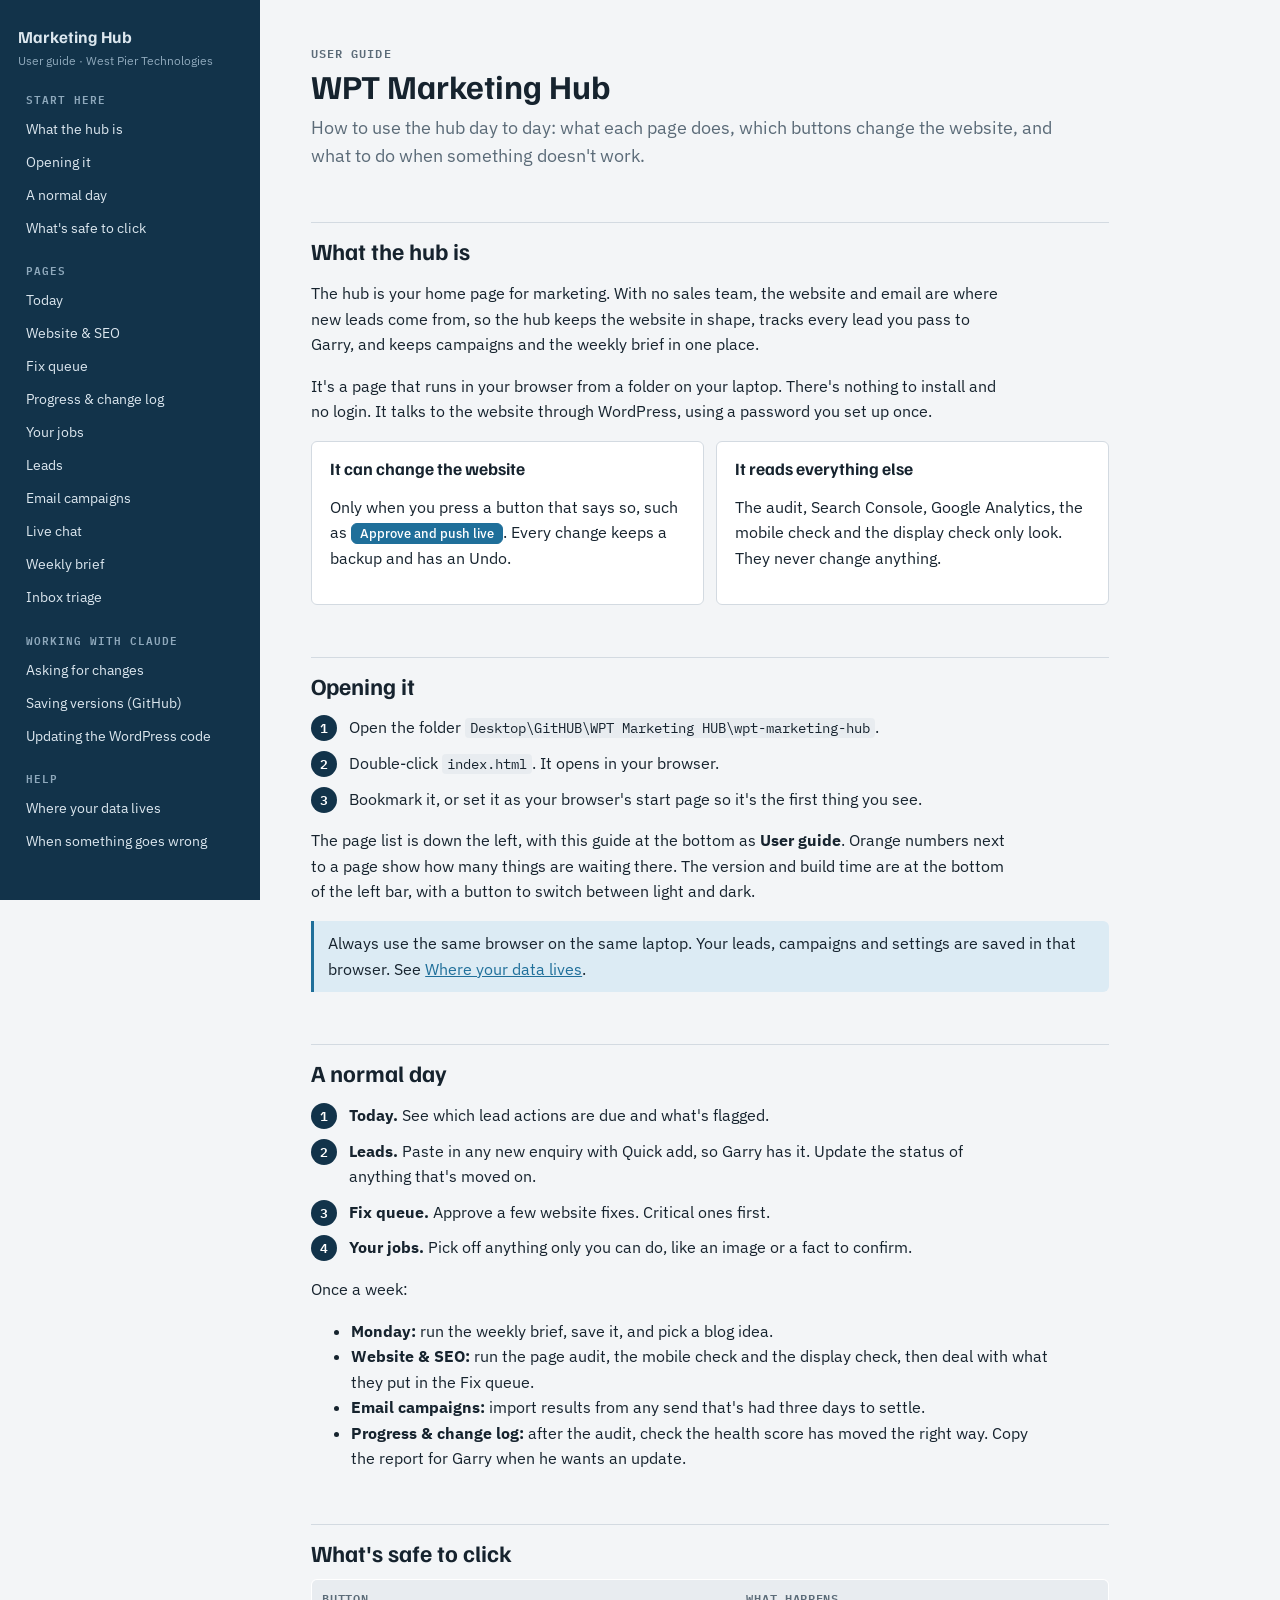
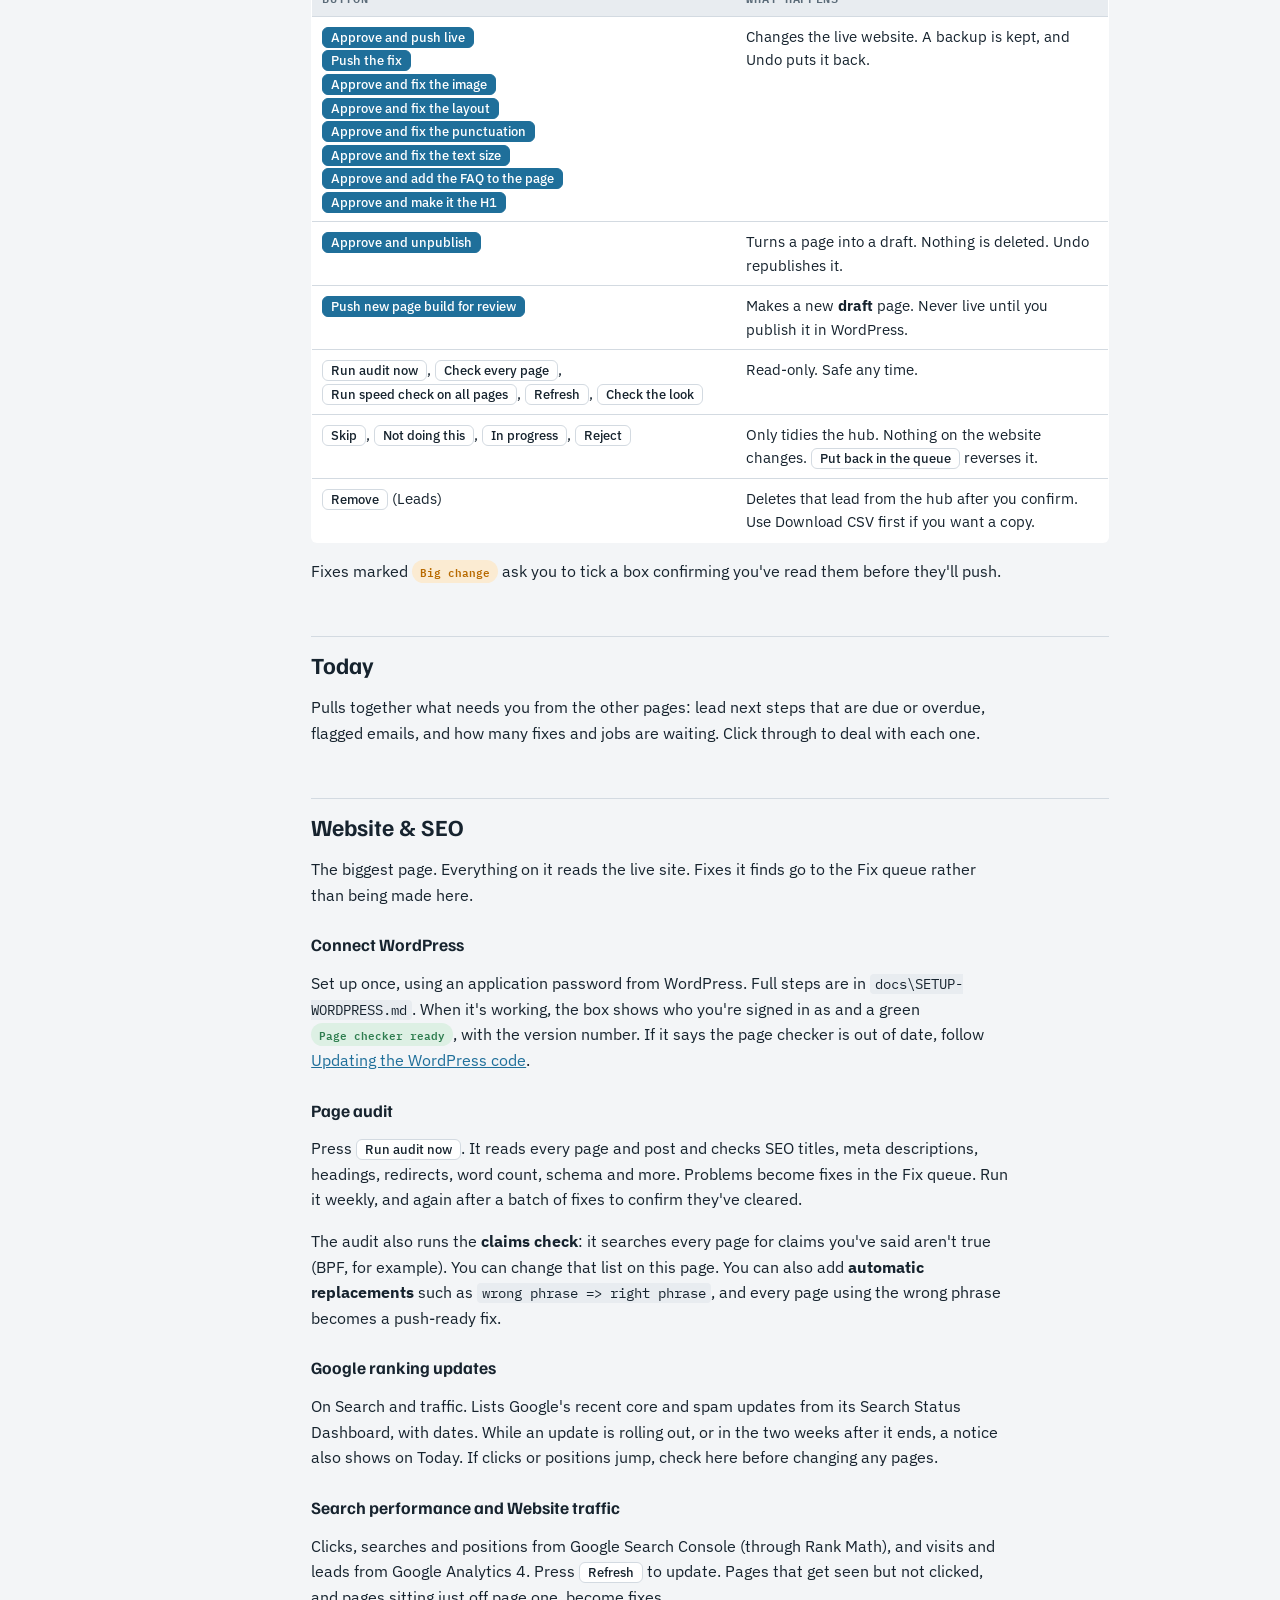
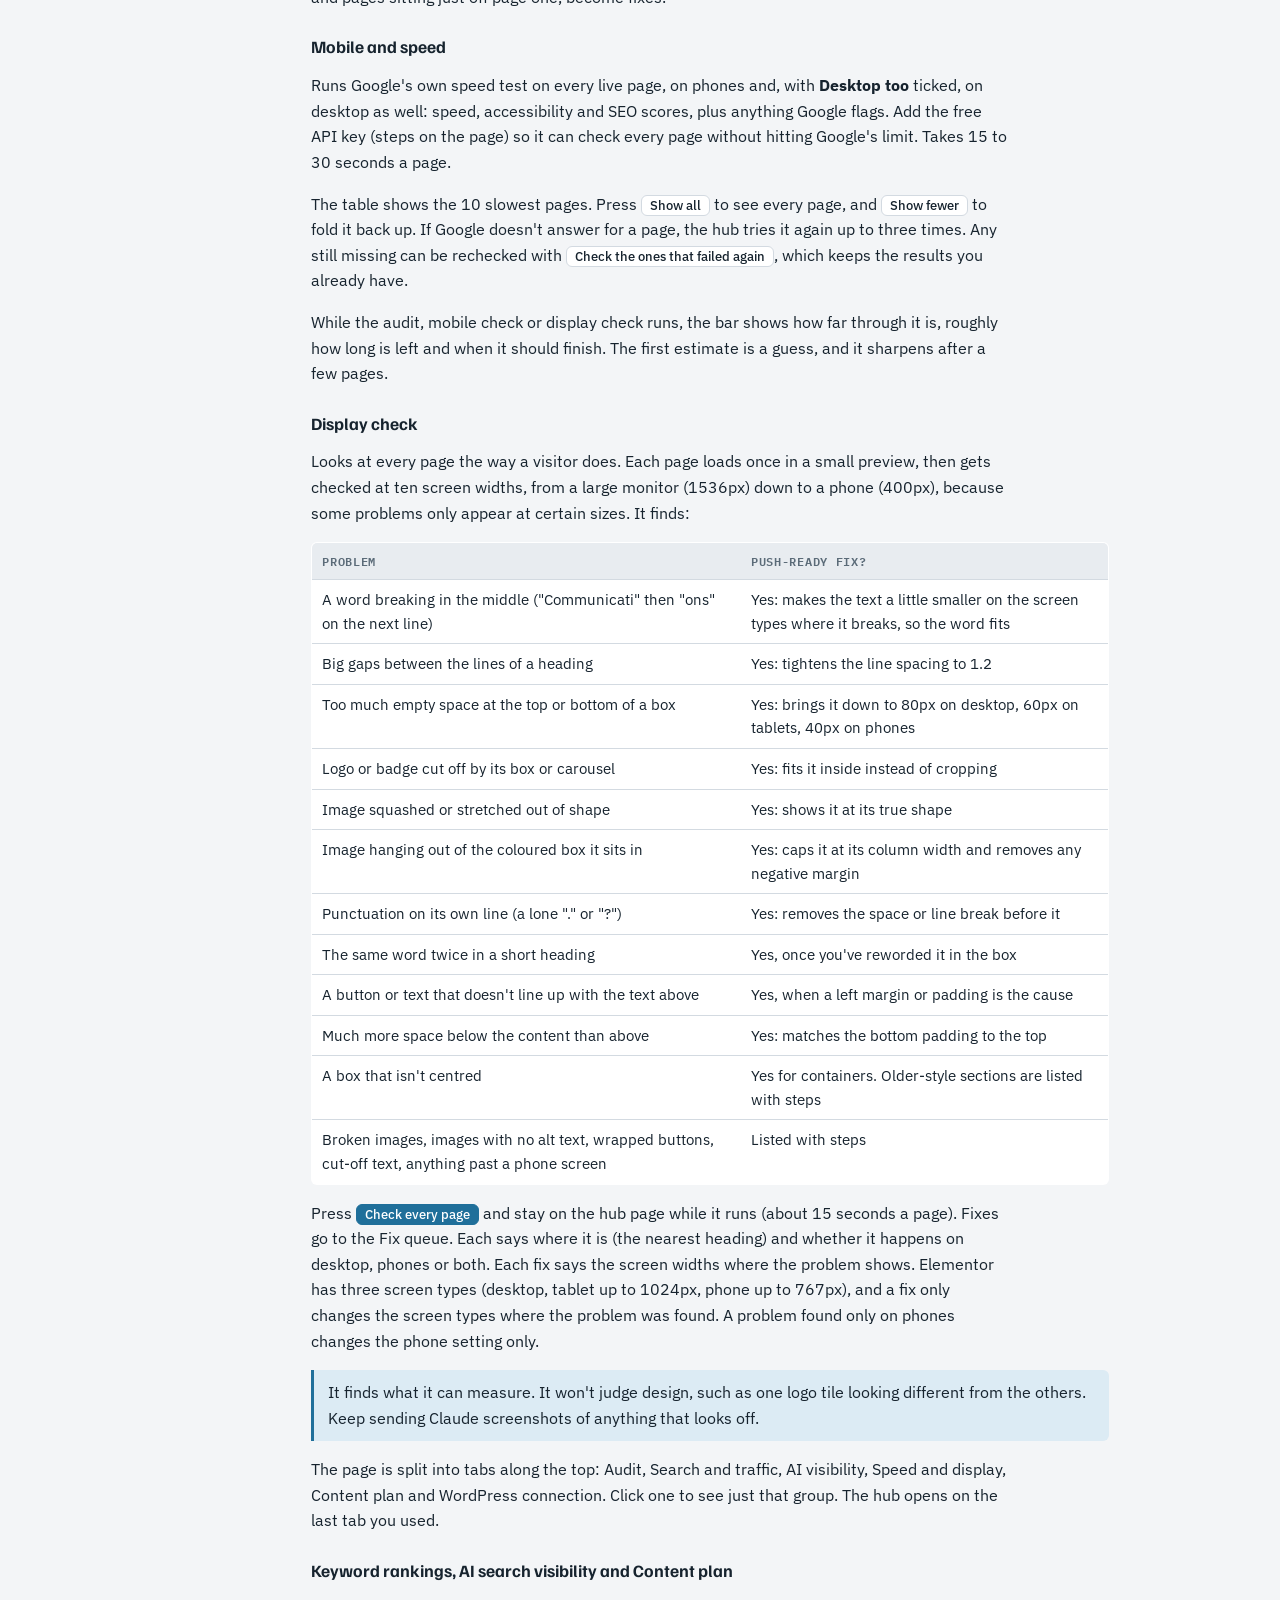
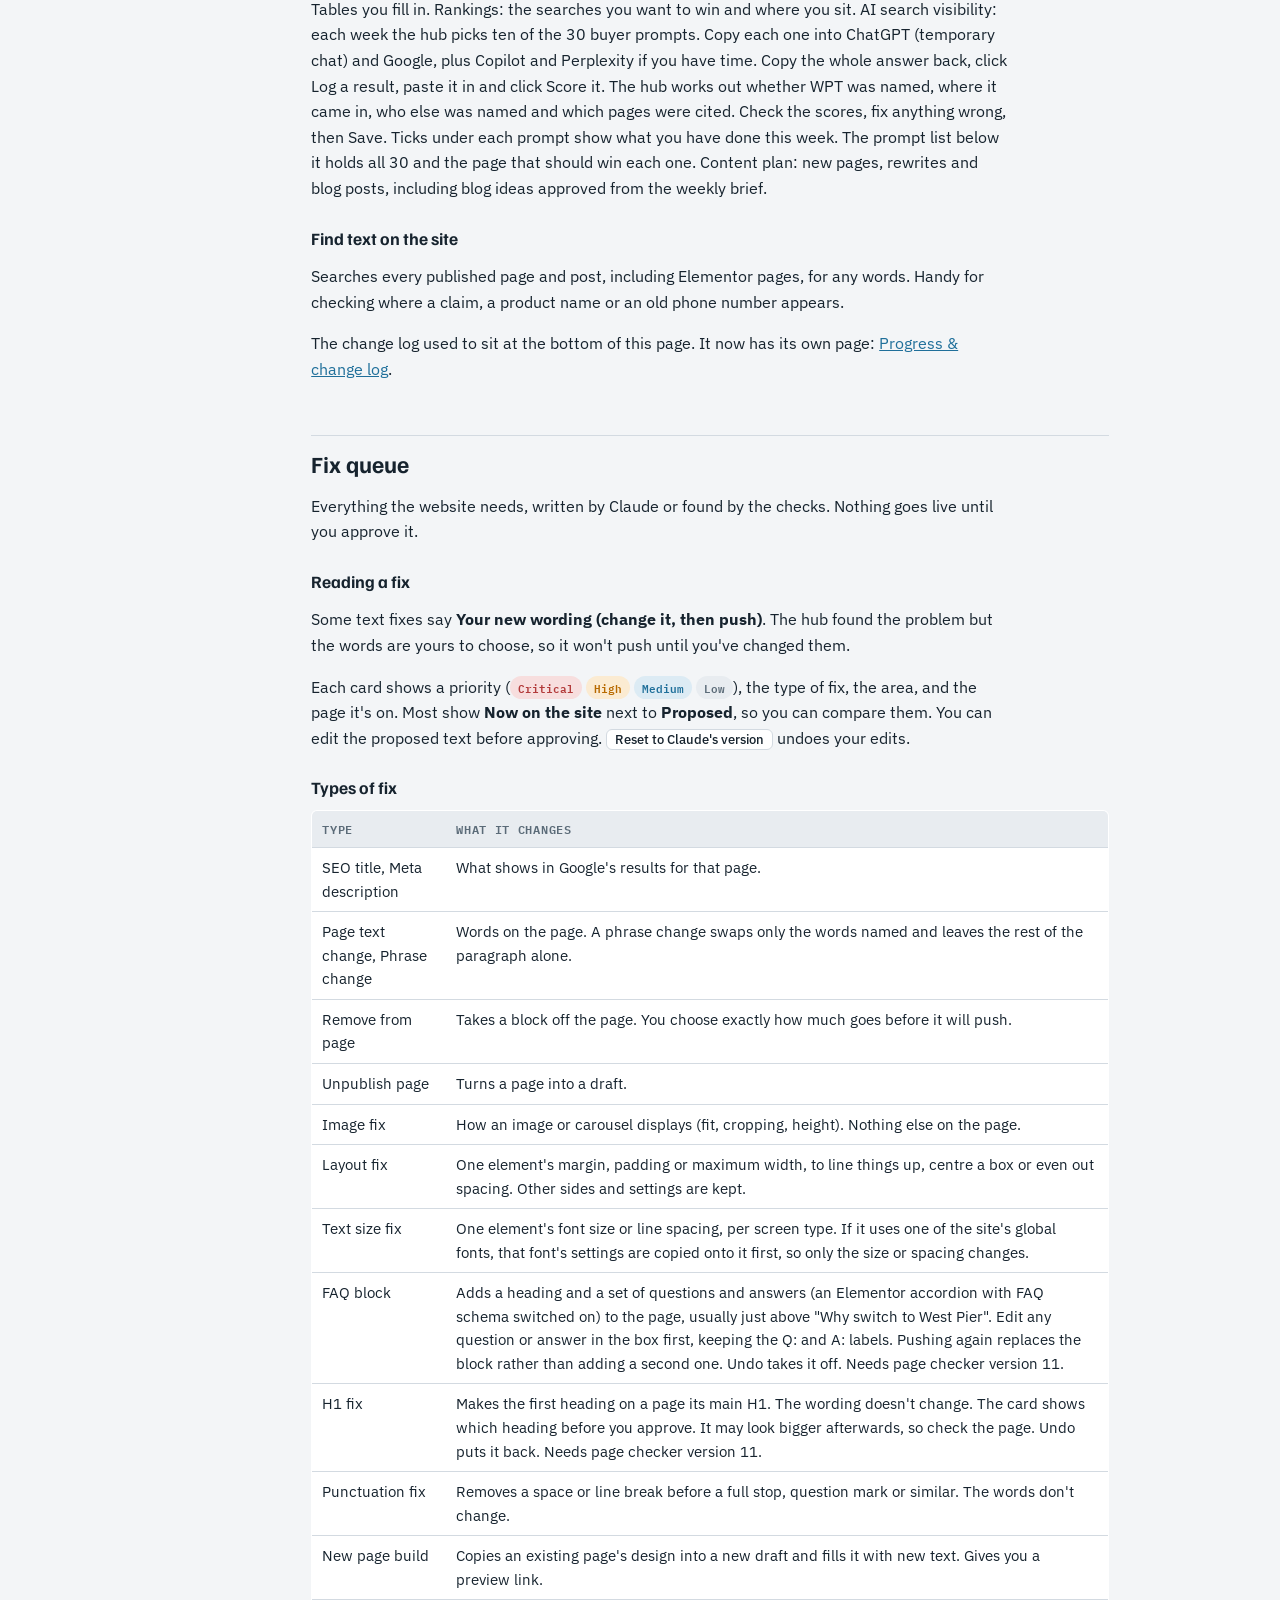
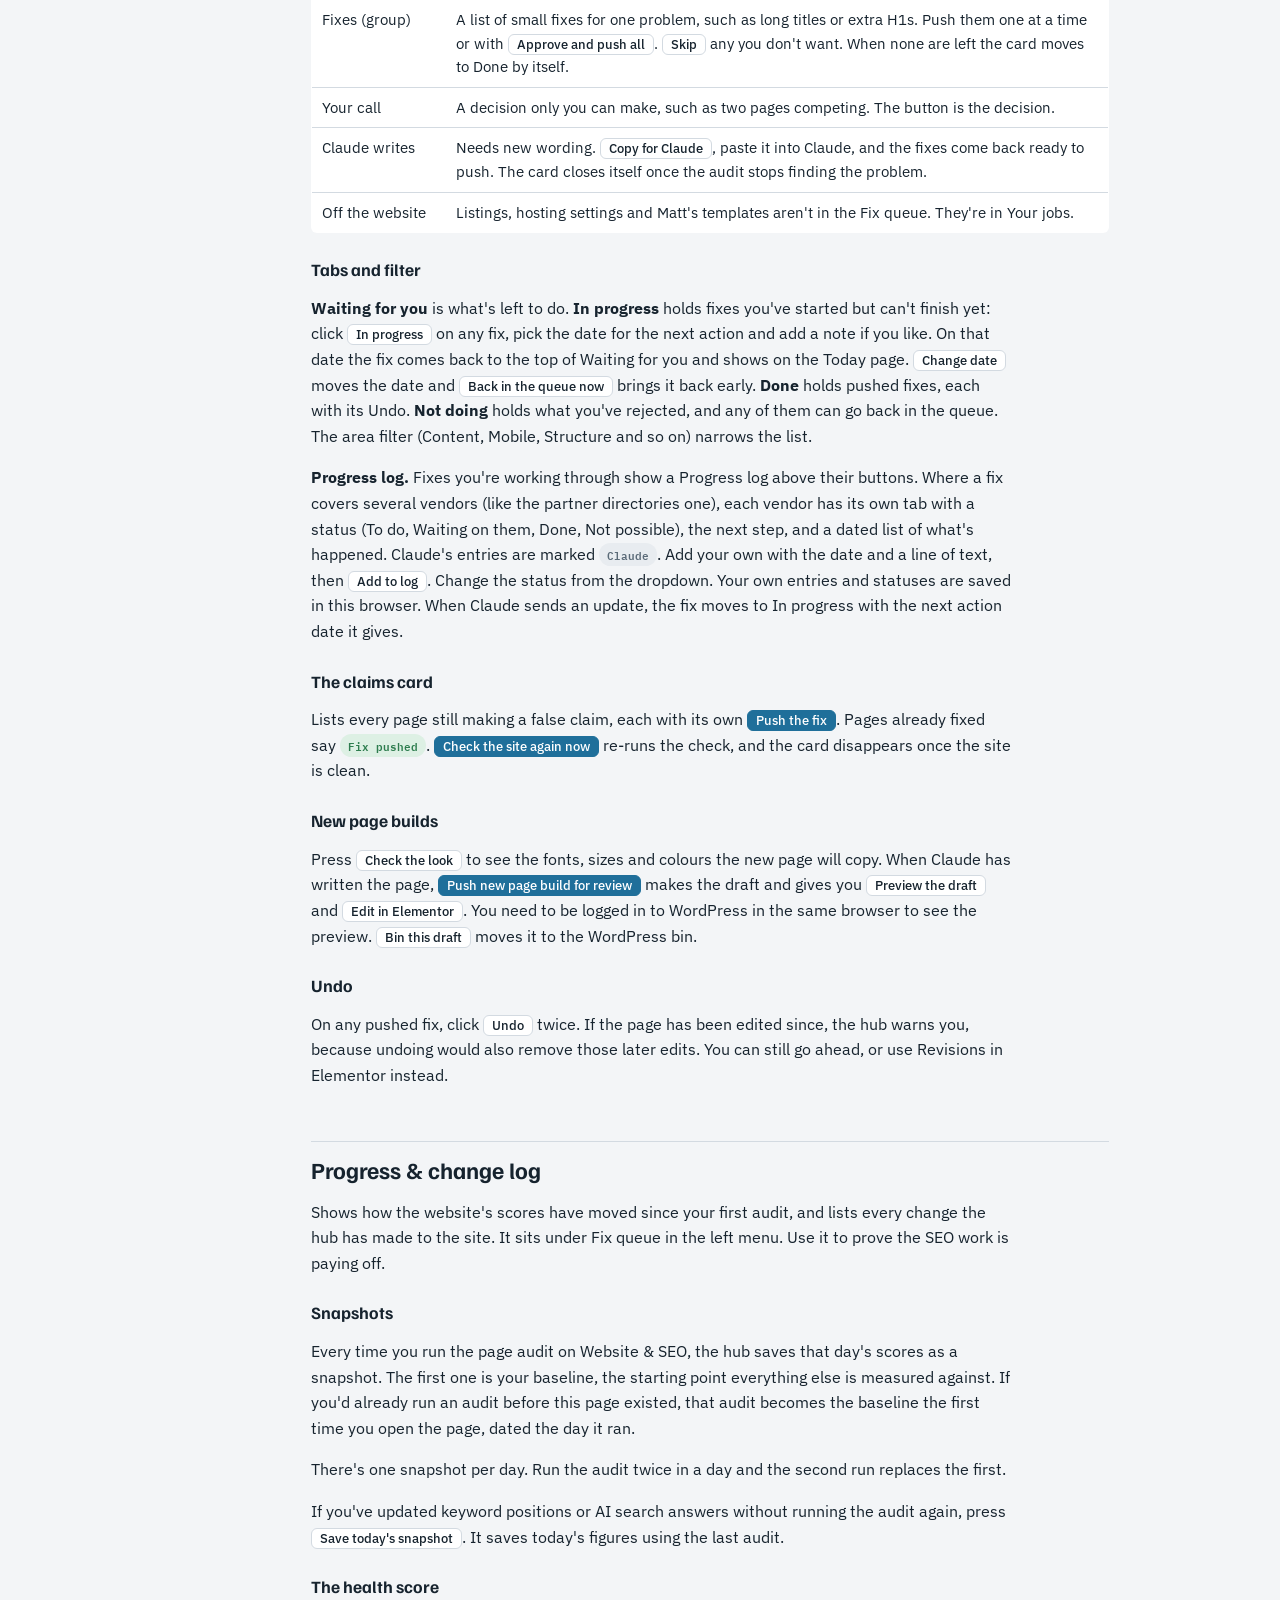
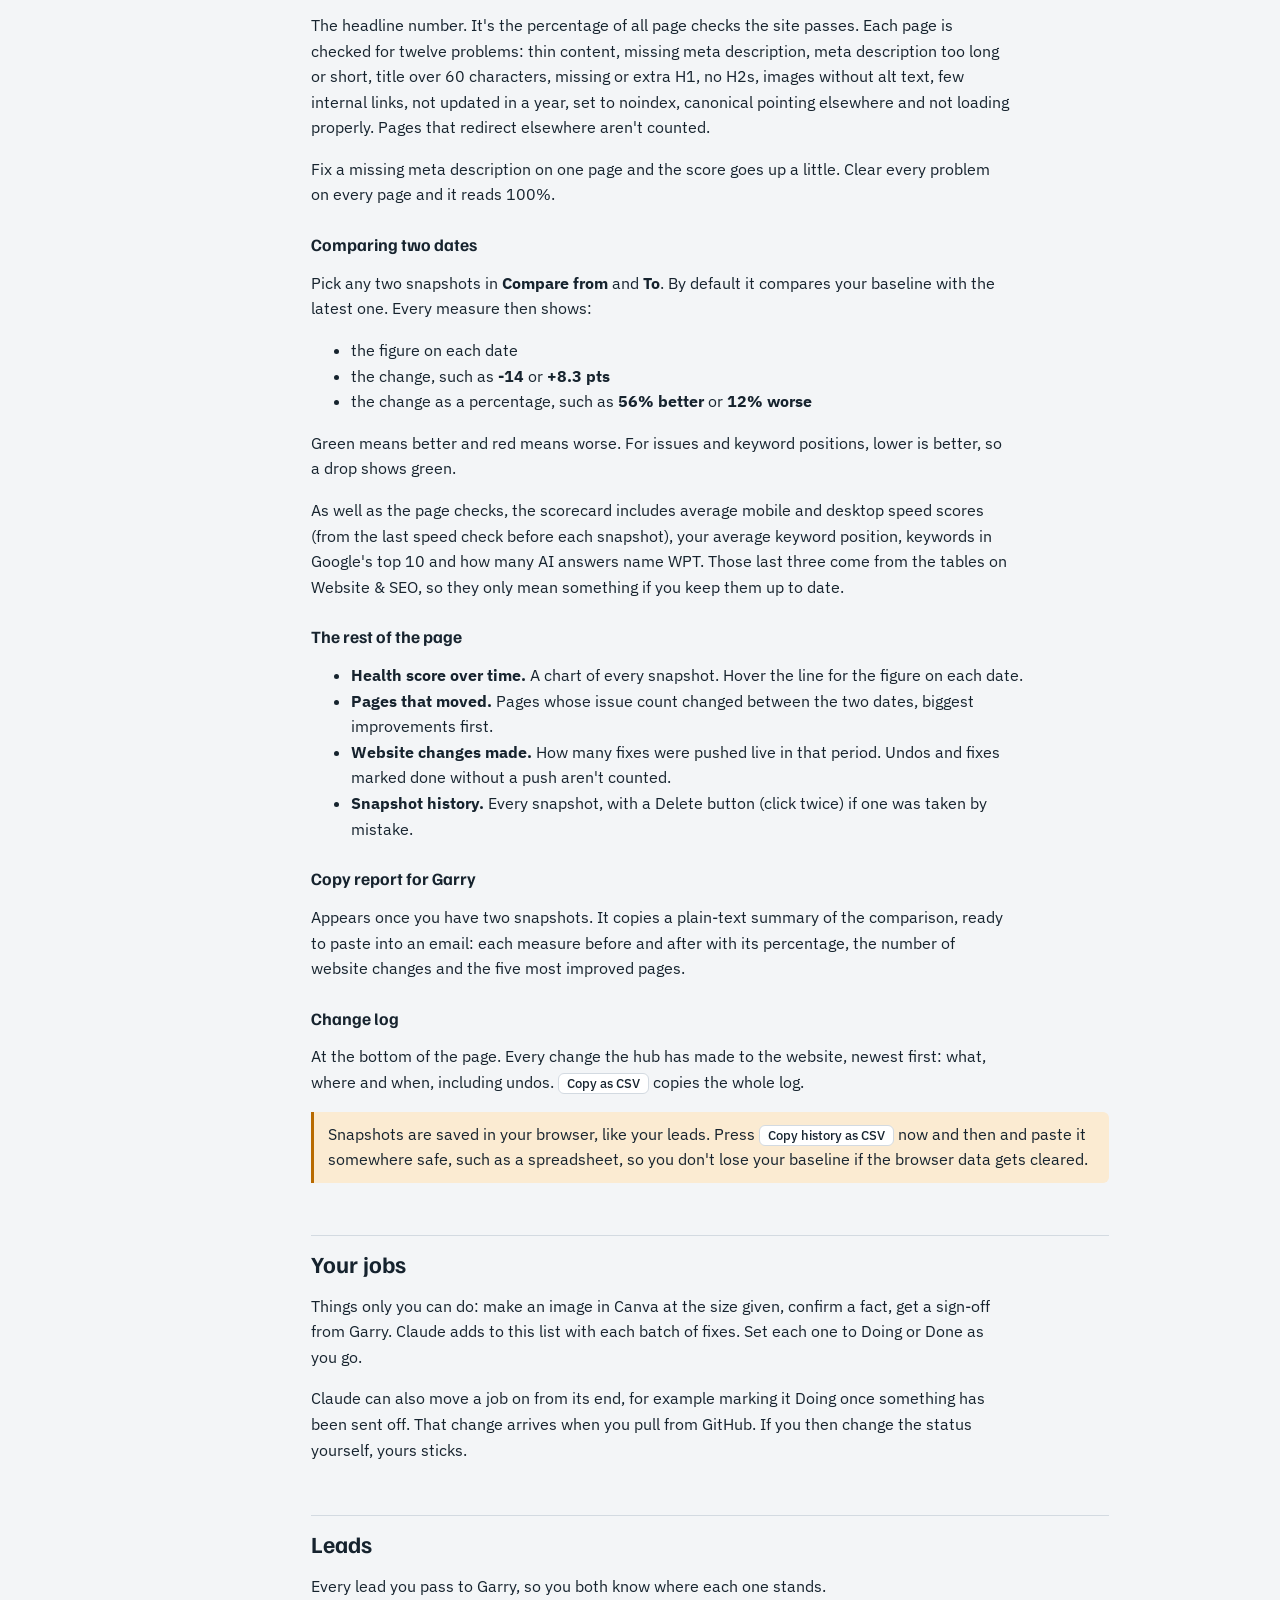
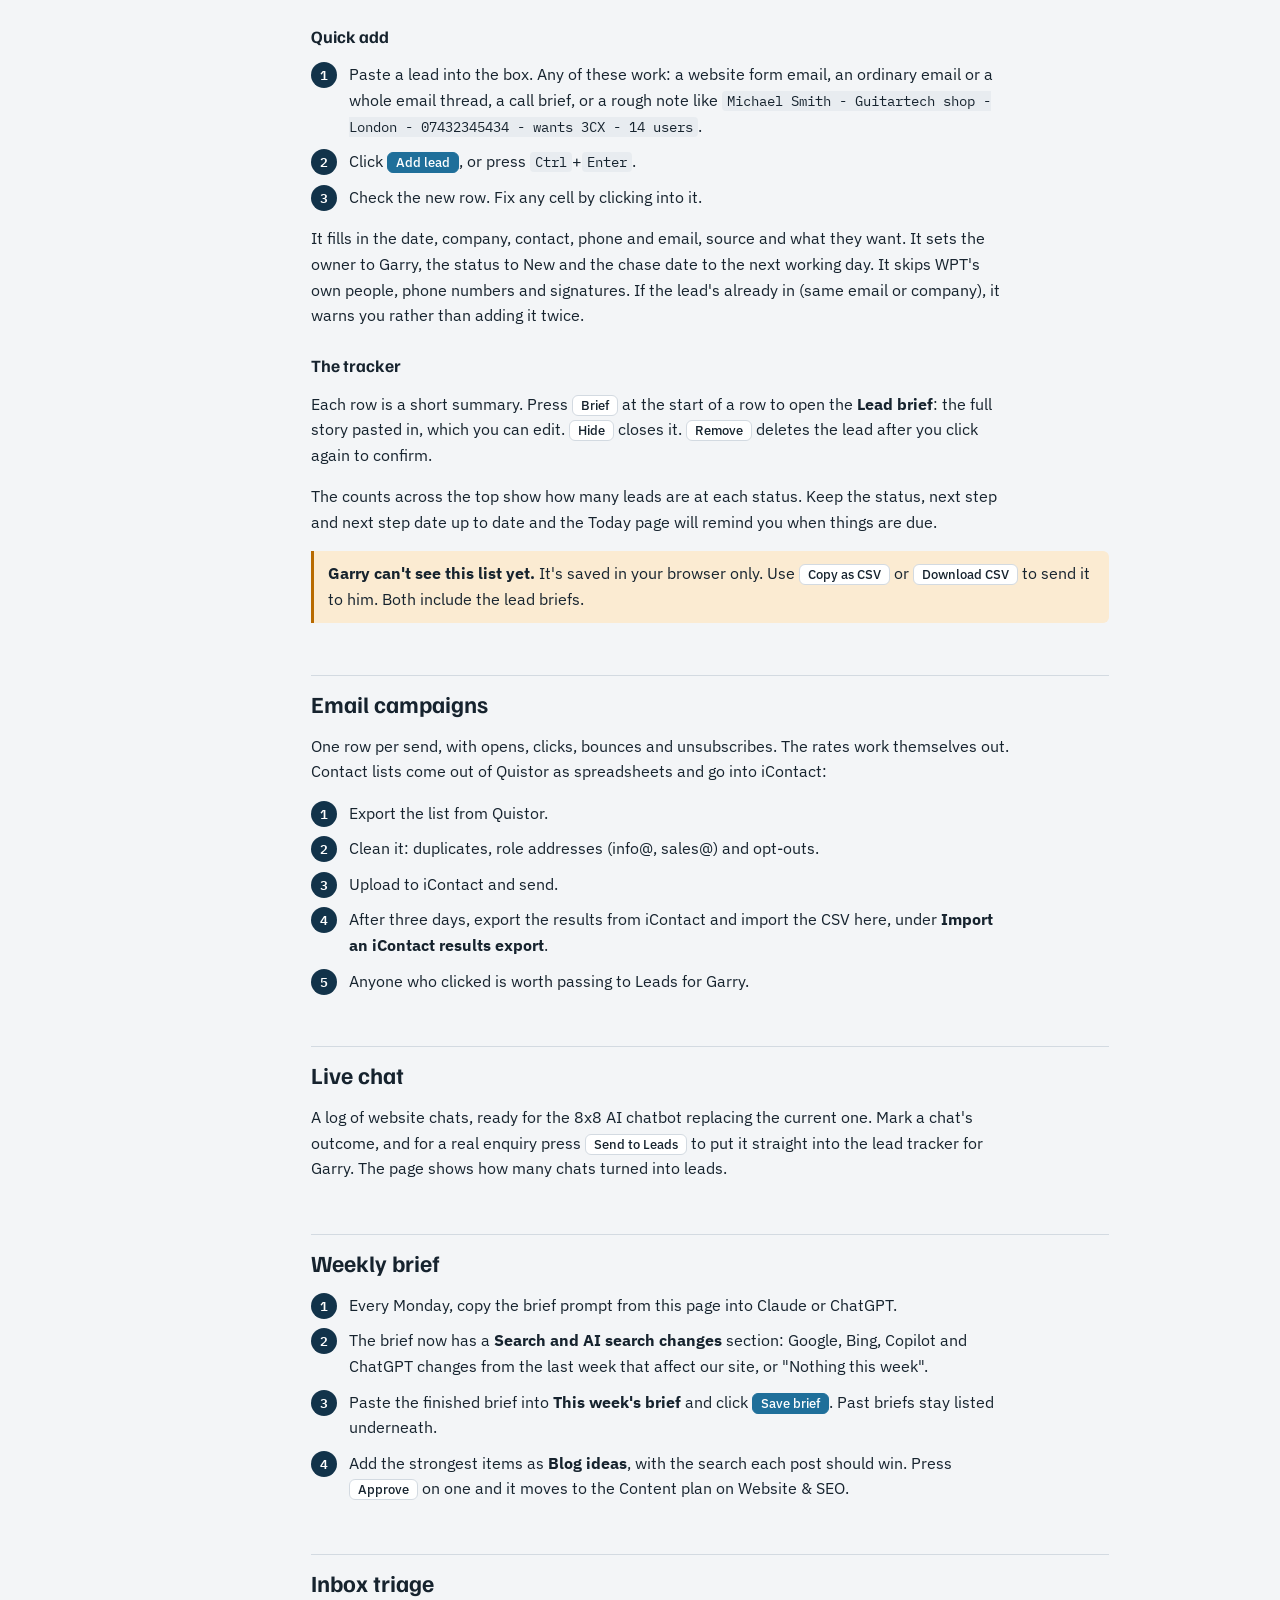
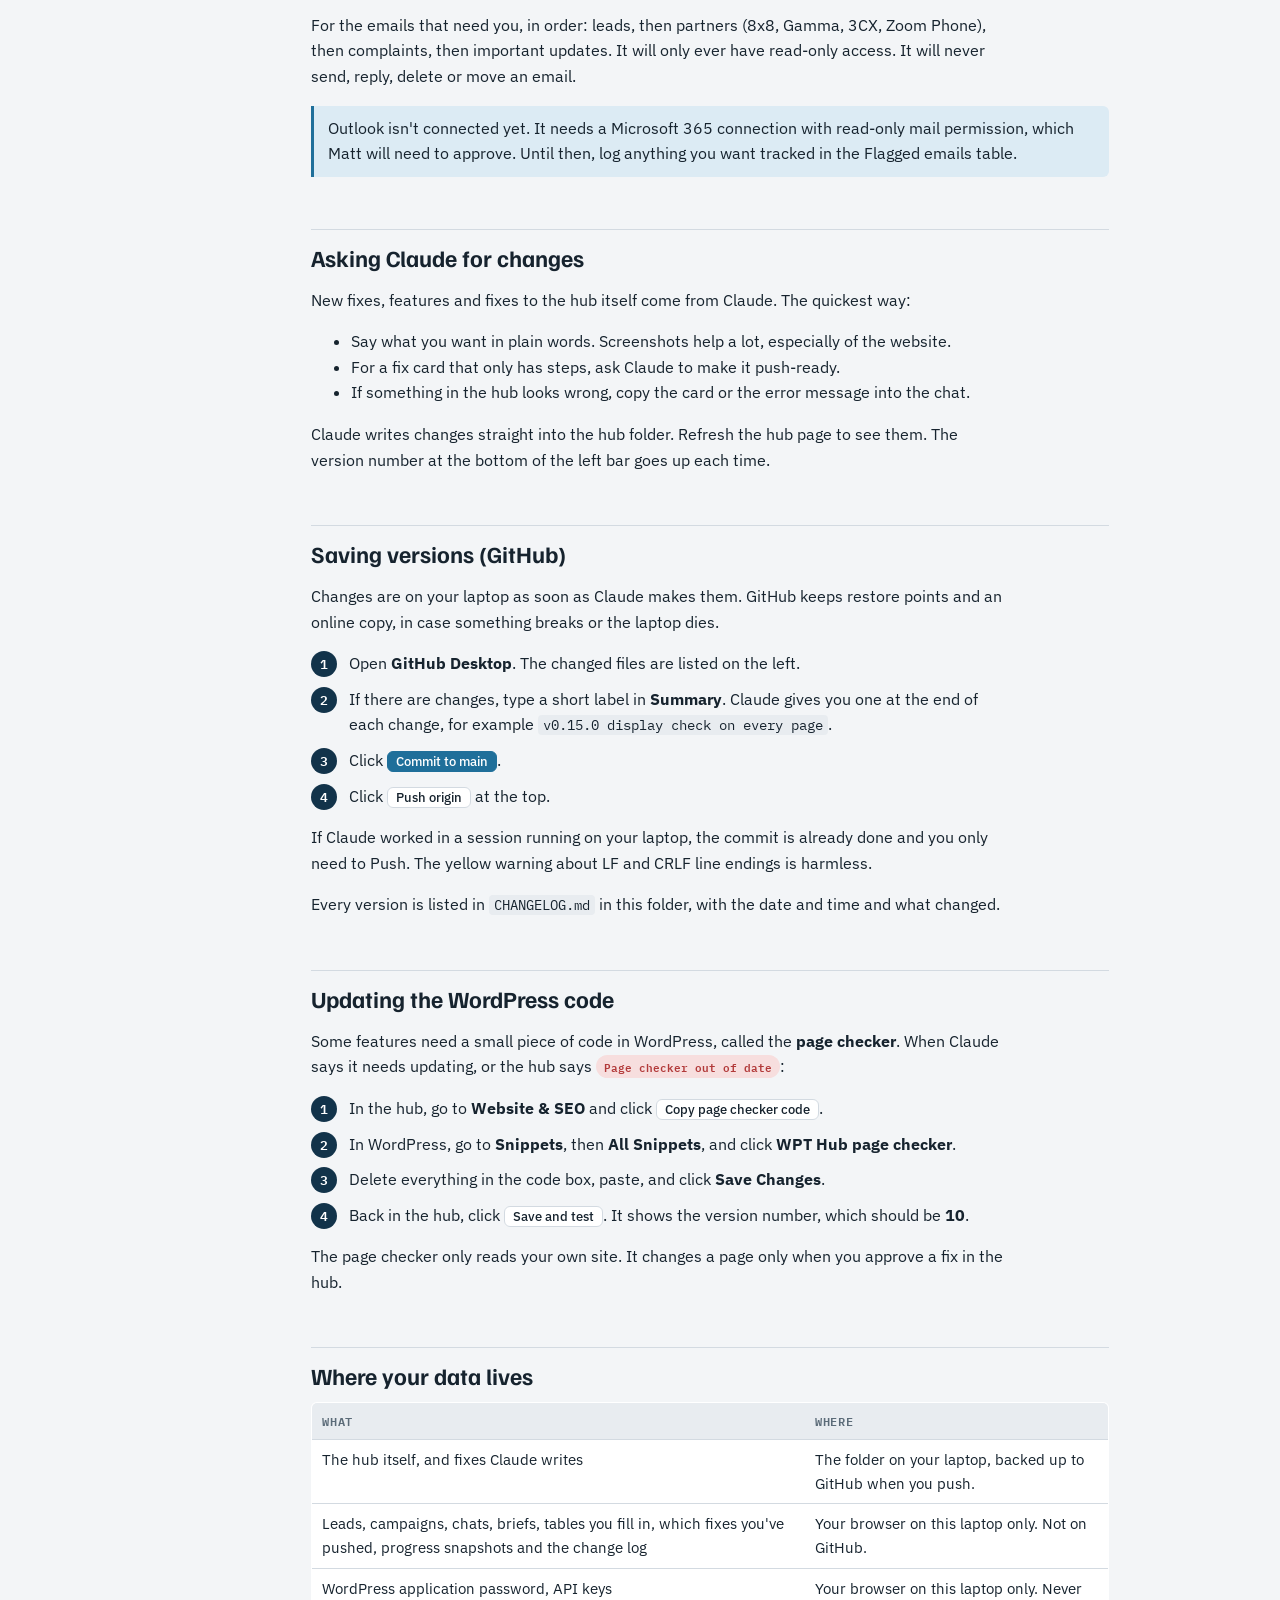
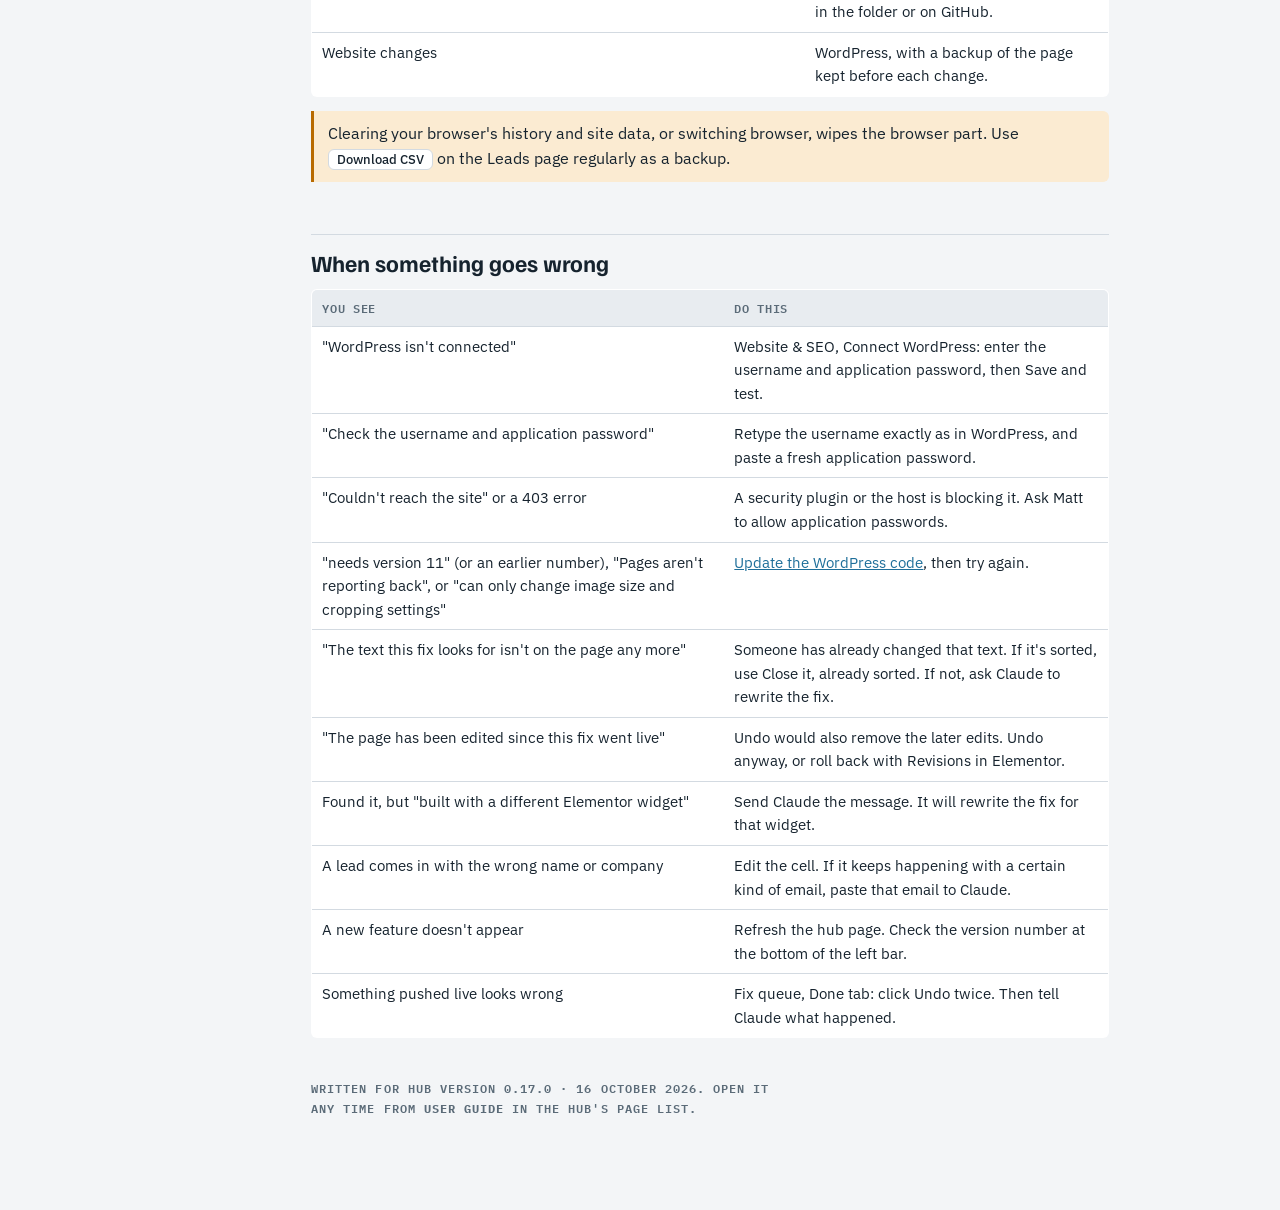
==== commit ec8916ce: "v0.29.0: Every Fix queue card can be pushed, decided, written by Claude or moved to jobs" ====
--- a/USER-GUIDE.html
+++ b/USER-GUIDE.html
@@ -144,7 +144,7 @@
     <tr><td><span class="btn primary">Approve and unpublish</span></td><td>Turns a page into a draft. Nothing is deleted. Undo republishes it.</td></tr>
     <tr><td><span class="btn primary">Push new page build for review</span></td><td>Makes a new <b>draft</b> page. Never live until you publish it in WordPress.</td></tr>
     <tr><td><span class="btn">Run audit now</span>, <span class="btn">Check every page</span>, <span class="btn">Run speed check on all pages</span>, <span class="btn">Refresh</span>, <span class="btn">Check the look</span></td><td>Read-only. Safe any time.</td></tr>
-    <tr><td><span class="btn">Mark as done</span>, <span class="btn">Not doing this</span>, <span class="btn">In progress</span>, <span class="btn">Reject</span></td><td>Only tidies the hub. Nothing on the website changes. <span class="btn">Put back in the queue</span> reverses it.</td></tr>
+    <tr><td><span class="btn">Skip</span>, <span class="btn">Not doing this</span>, <span class="btn">In progress</span>, <span class="btn">Reject</span></td><td>Only tidies the hub. Nothing on the website changes. <span class="btn">Put back in the queue</span> reverses it.</td></tr>
     <tr><td><span class="btn">Remove</span> (Leads)</td><td>Deletes that lead from the hub after you confirm. Use Download CSV first if you want a copy.</td></tr>
   </tbody>
 </table>
@@ -225,7 +225,10 @@
     <tr><td>H1 fix</td><td>Makes the first heading on a page its main H1. The wording doesn't change. The card shows which heading before you approve. It may look bigger afterwards, so check the page. Undo puts it back. Needs page checker version 11.</td></tr>
     <tr><td>Punctuation fix</td><td>Removes a space or line break before a full stop, question mark or similar. The words don't change.</td></tr>
     <tr><td>New page build</td><td>Copies an existing page's design into a new draft and fills it with new text. Gives you a preview link.</td></tr>
-    <tr><td>Steps</td><td>Things the hub can't do itself yet. Follow the steps, then <span class="btn">Mark as done</span>.</td></tr>
+    <tr><td>Fixes (group)</td><td>A list of small fixes for one problem, such as long titles or extra H1s. Push them one at a time or with <span class="btn">Approve and push all</span>. <span class="btn">Skip</span> any you don't want. When none are left the card moves to Done by itself.</td></tr>
+    <tr><td>Your call</td><td>A decision only you can make, such as two pages competing. The button is the decision.</td></tr>
+    <tr><td>Claude writes</td><td>Needs new wording. <span class="btn">Copy for Claude</span>, paste it into Claude, and the fixes come back ready to push. The card closes itself once the audit stops finding the problem.</td></tr>
+    <tr><td>Off the website</td><td>Listings, hosting settings and Matt's templates aren't in the Fix queue. They're in Your jobs.</td></tr>
   </tbody>
 </table>
 <h3>Tabs and filter</h3>
@@ -370,7 +373,7 @@
     <tr><td>"Check the username and application password"</td><td>Retype the username exactly as in WordPress, and paste a fresh application password.</td></tr>
     <tr><td>"Couldn't reach the site" or a 403 error</td><td>A security plugin or the host is blocking it. Ask Matt to allow application passwords.</td></tr>
     <tr><td>"needs version 11" (or an earlier number), "Pages aren't reporting back", or "can only change image size and cropping settings"</td><td><a href="#snippet">Update the WordPress code</a>, then try again.</td></tr>
-    <tr><td>"The text this fix looks for isn't on the page any more"</td><td>Someone has already changed that text. If it's sorted, use Mark as done. If not, ask Claude to rewrite the fix.</td></tr>
+    <tr><td>"The text this fix looks for isn't on the page any more"</td><td>Someone has already changed that text. If it's sorted, use Close it, already sorted. If not, ask Claude to rewrite the fix.</td></tr>
     <tr><td>"The page has been edited since this fix went live"</td><td>Undo would also remove the later edits. Undo anyway, or roll back with Revisions in Elementor.</td></tr>
     <tr><td>Found it, but "built with a different Elementor widget"</td><td>Send Claude the message. It will rewrite the fix for that widget.</td></tr>
     <tr><td>A lead comes in with the wrong name or company</td><td>Edit the cell. If it keeps happening with a certain kind of email, paste that email to Claude.</td></tr>
